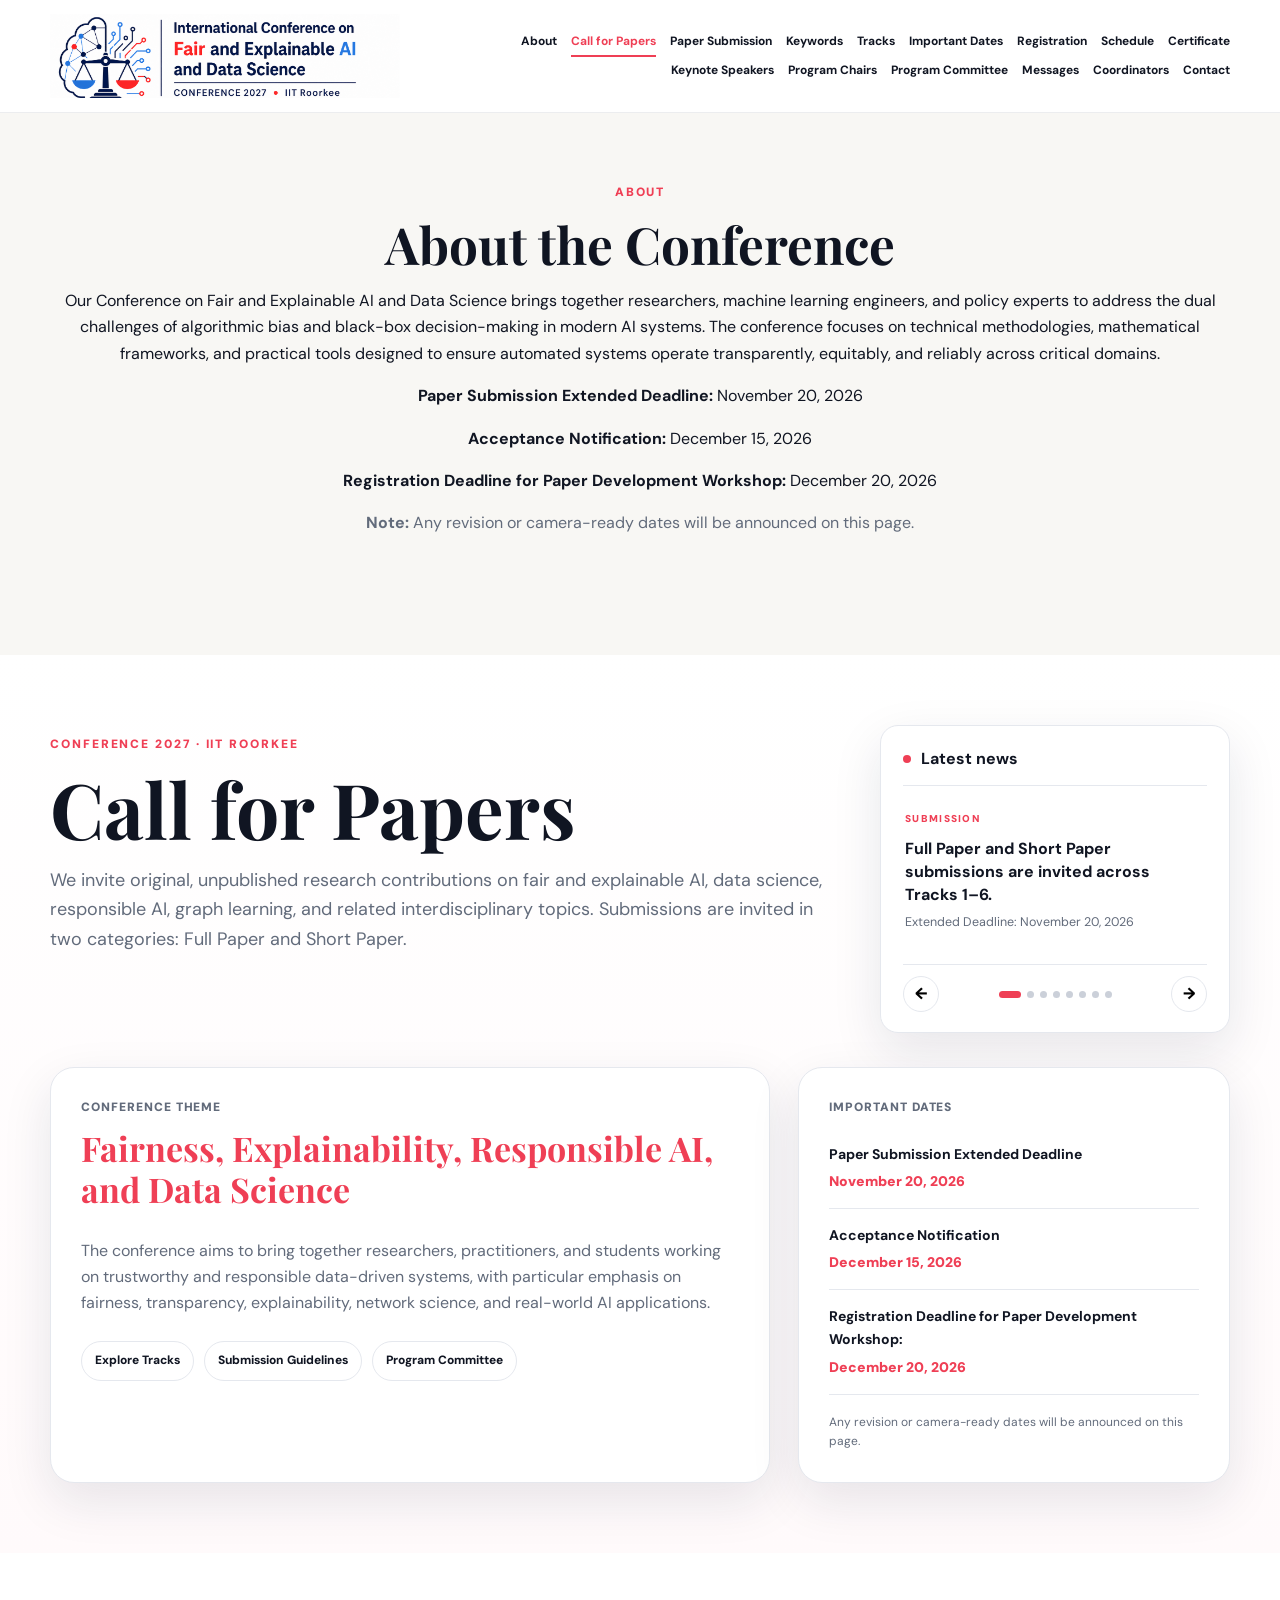
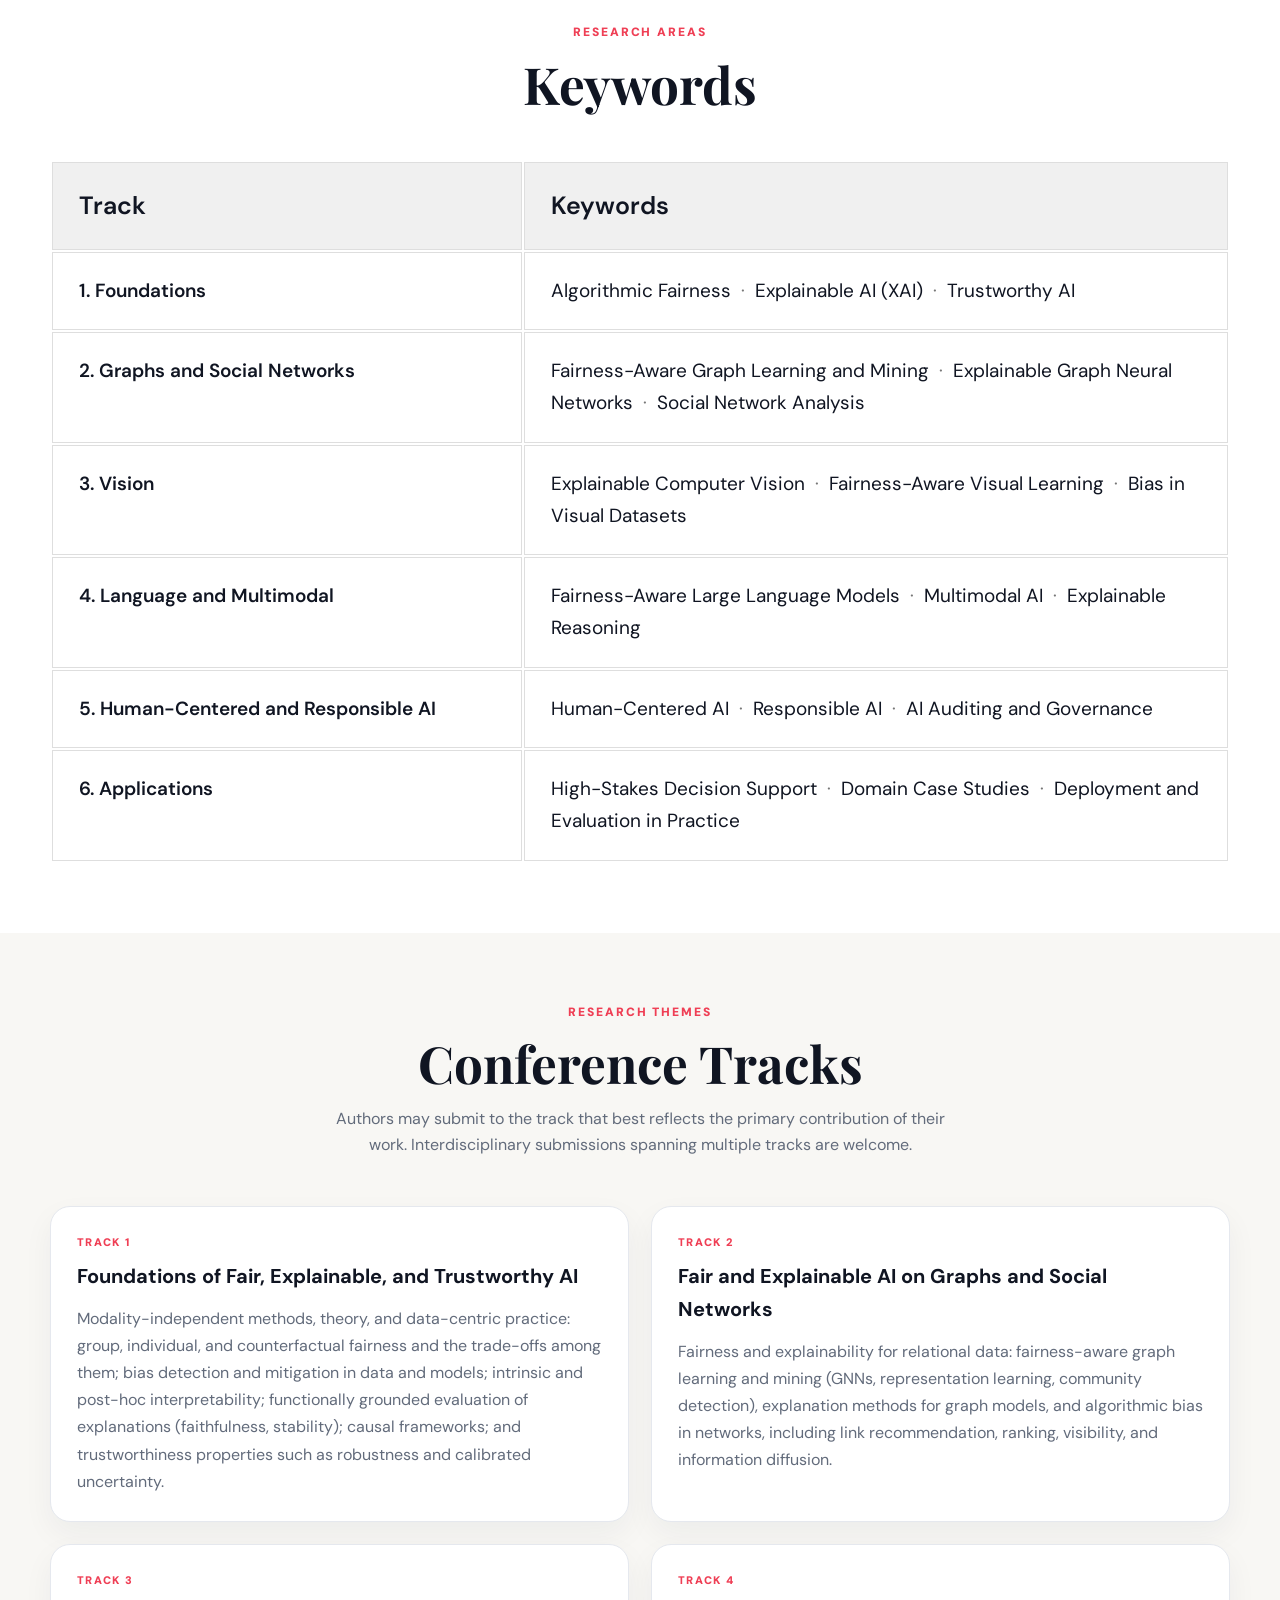
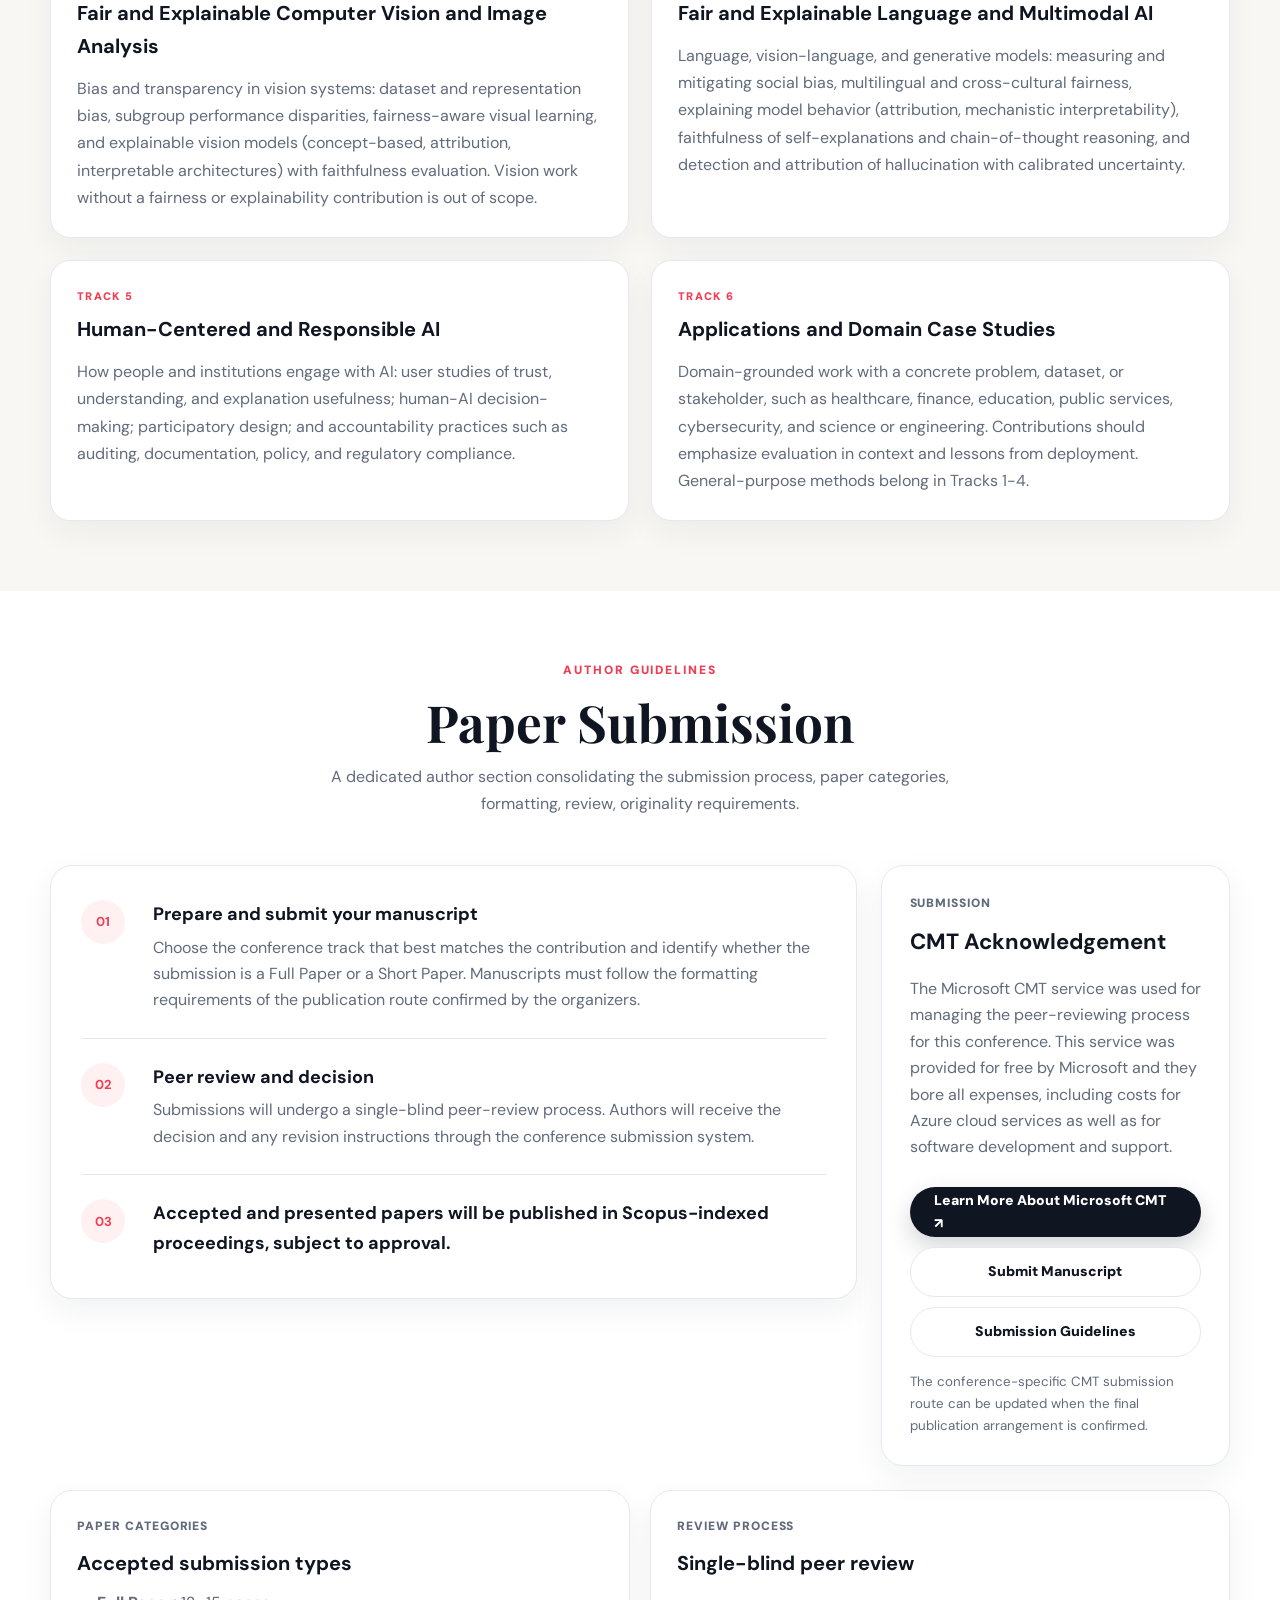
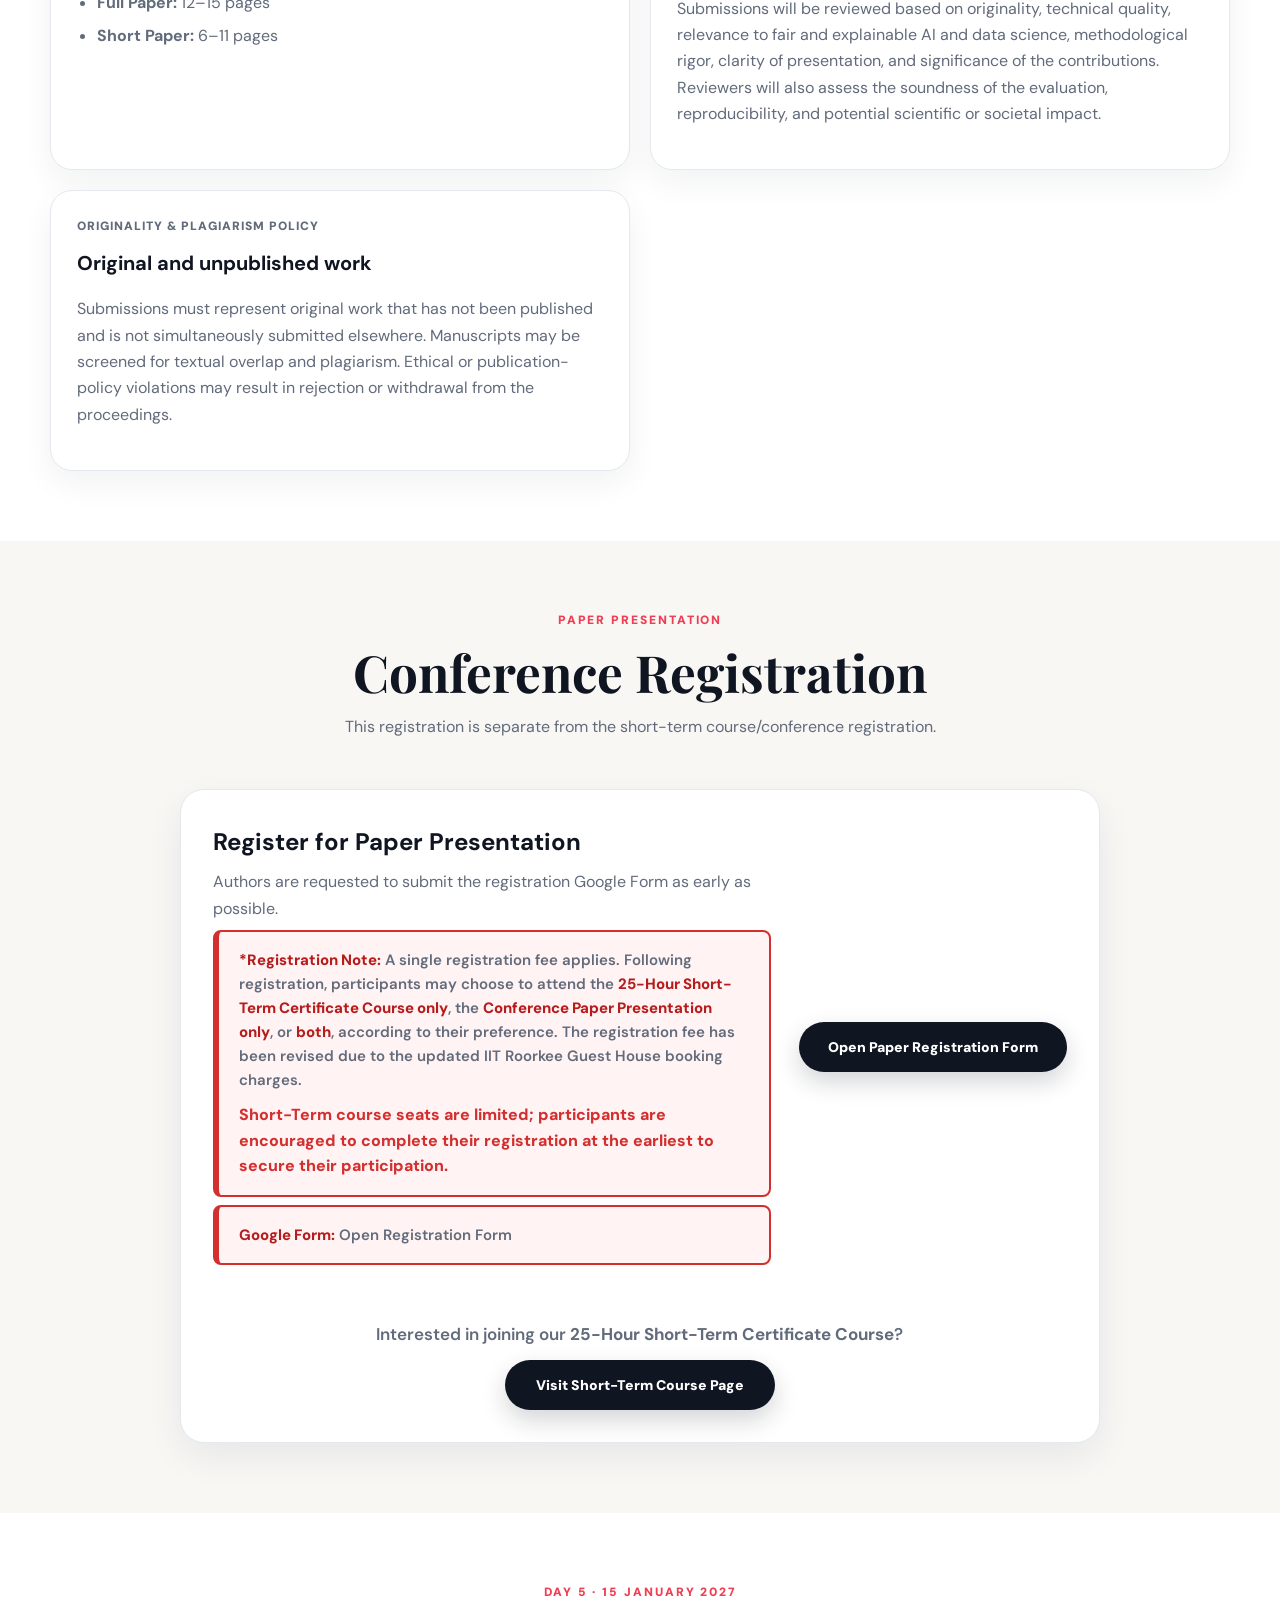
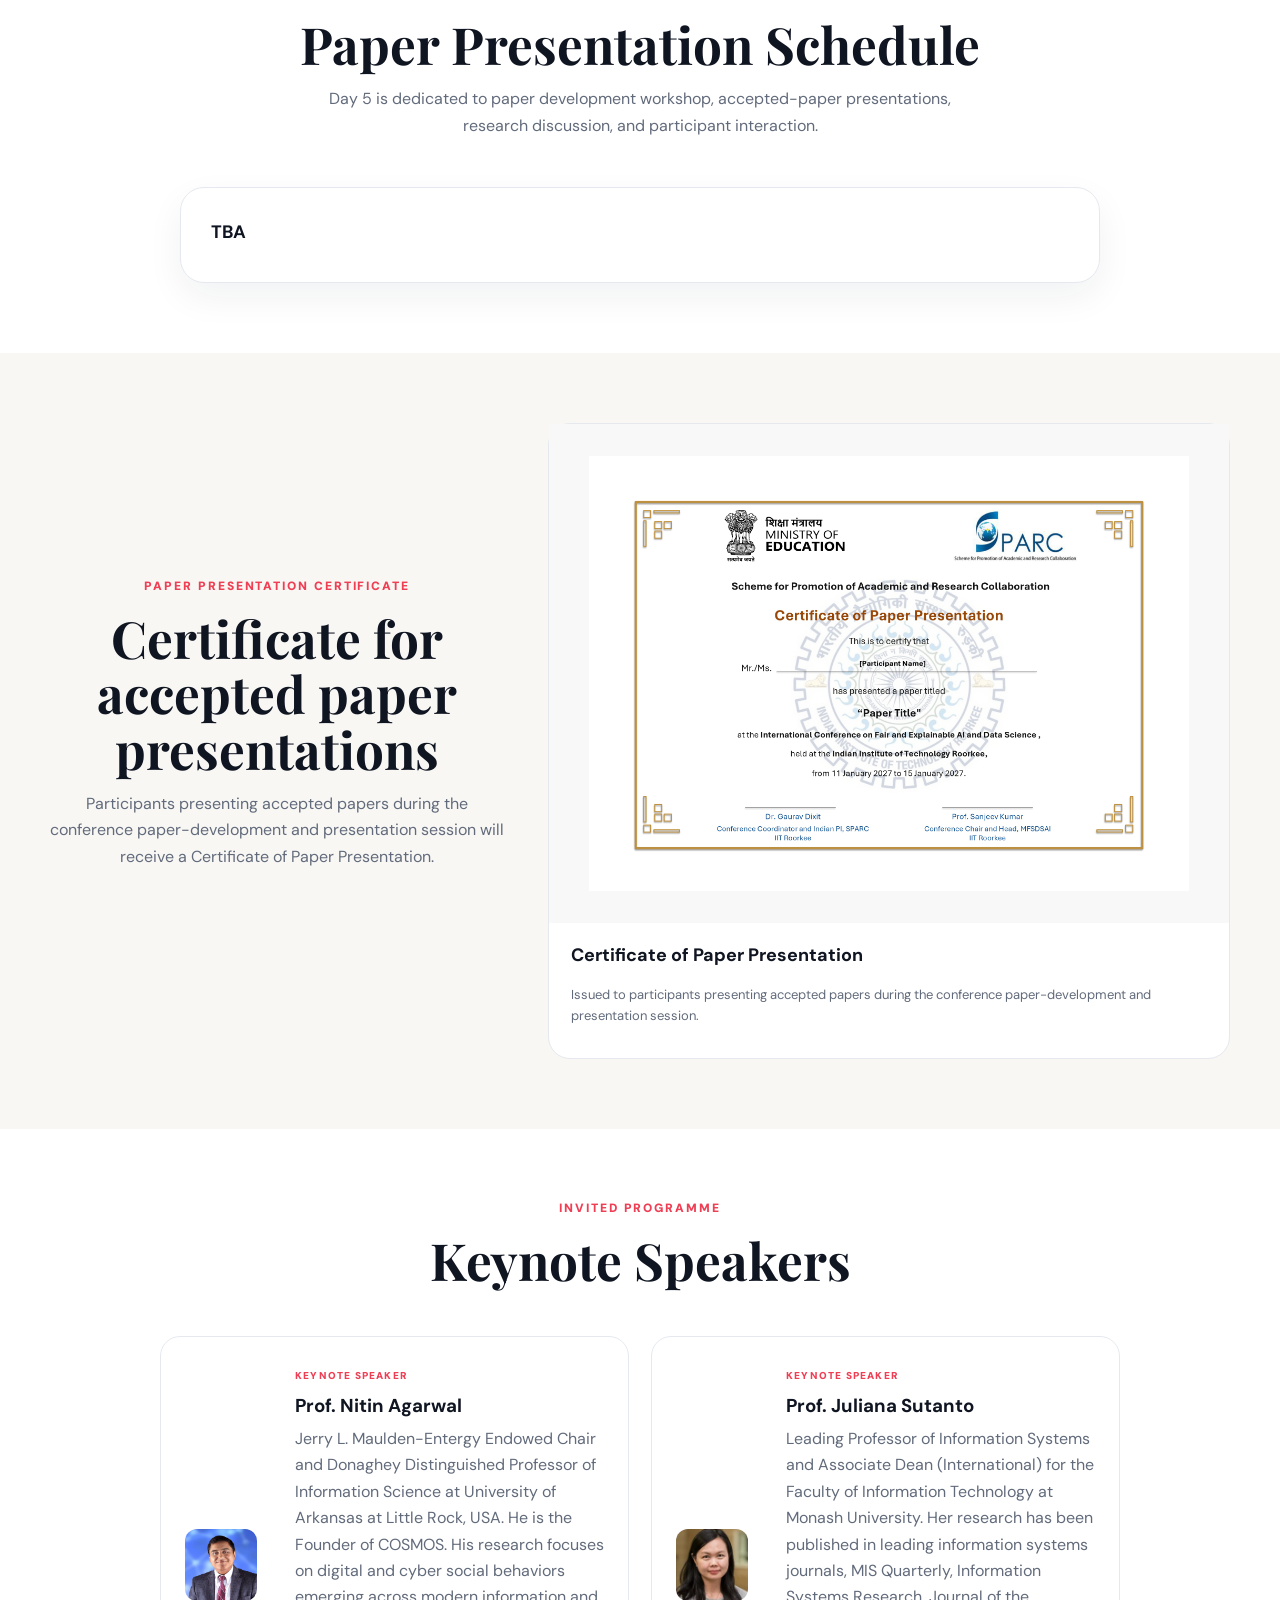
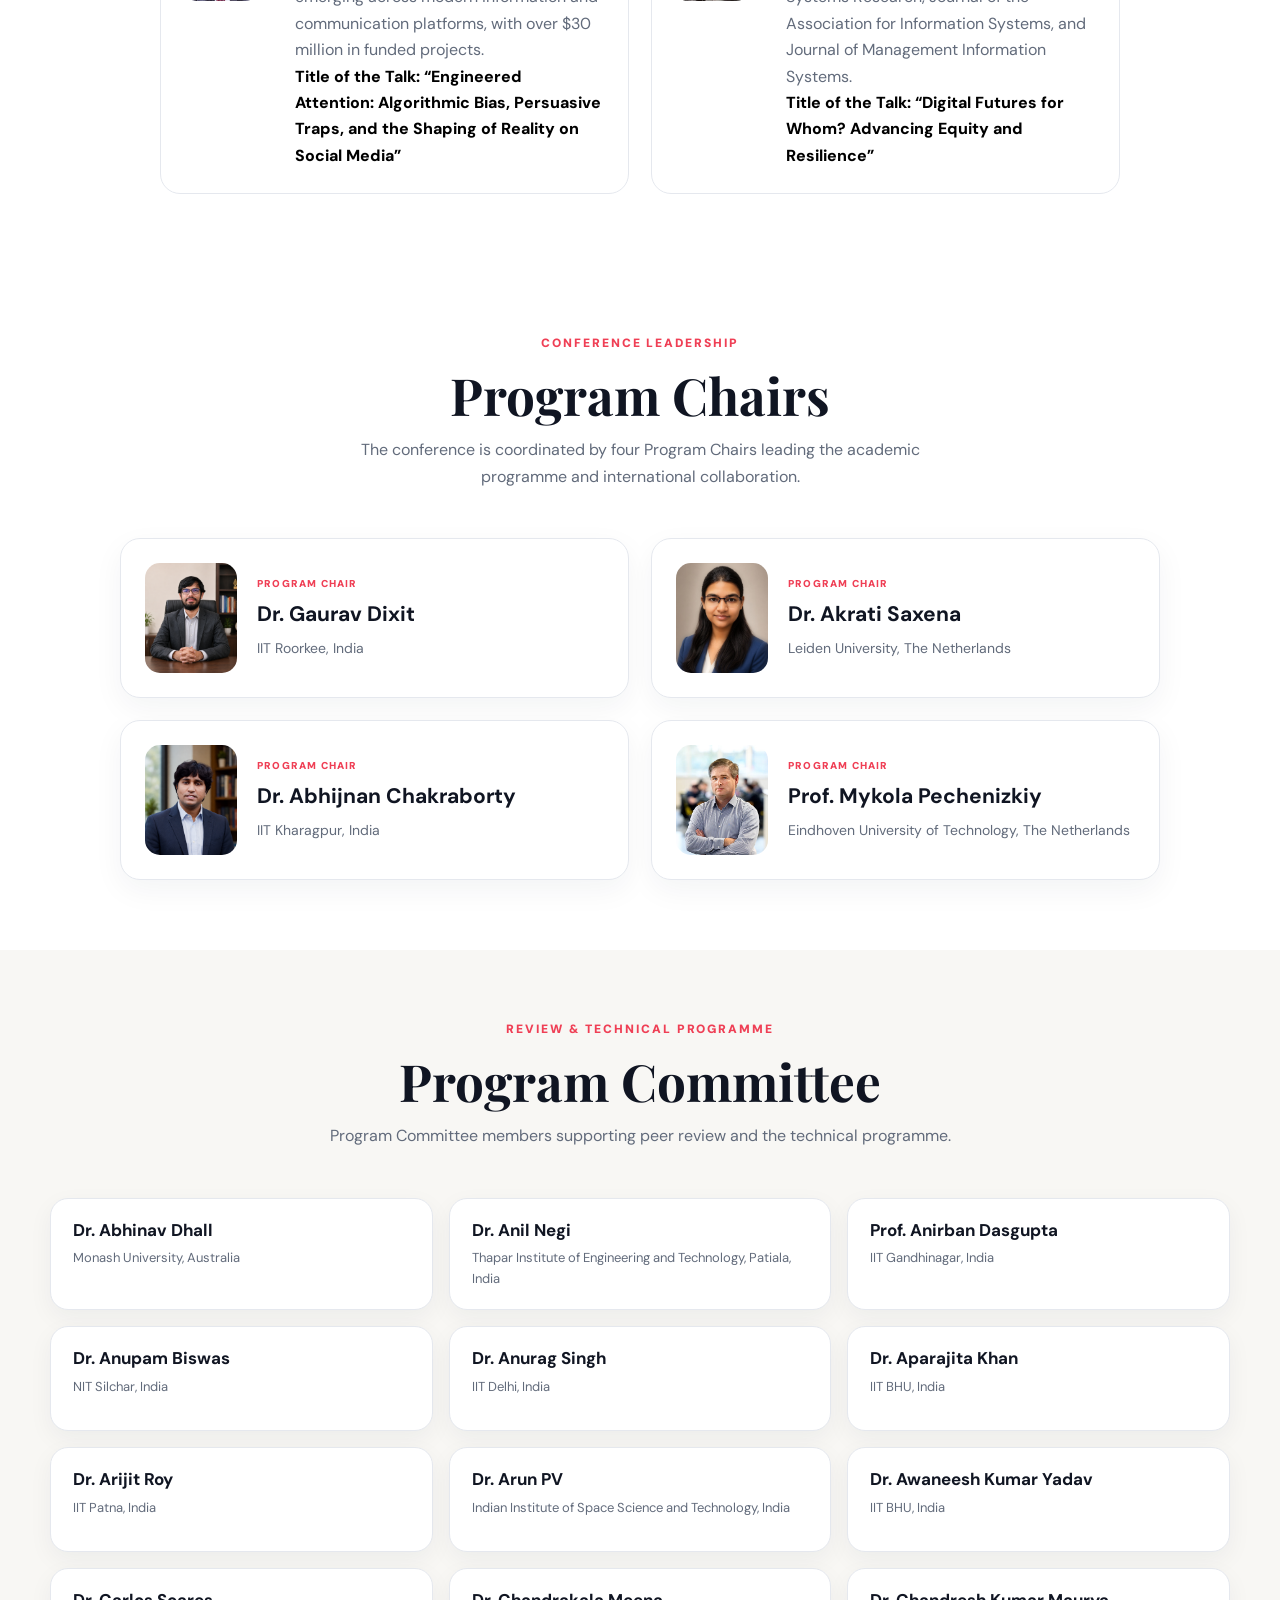
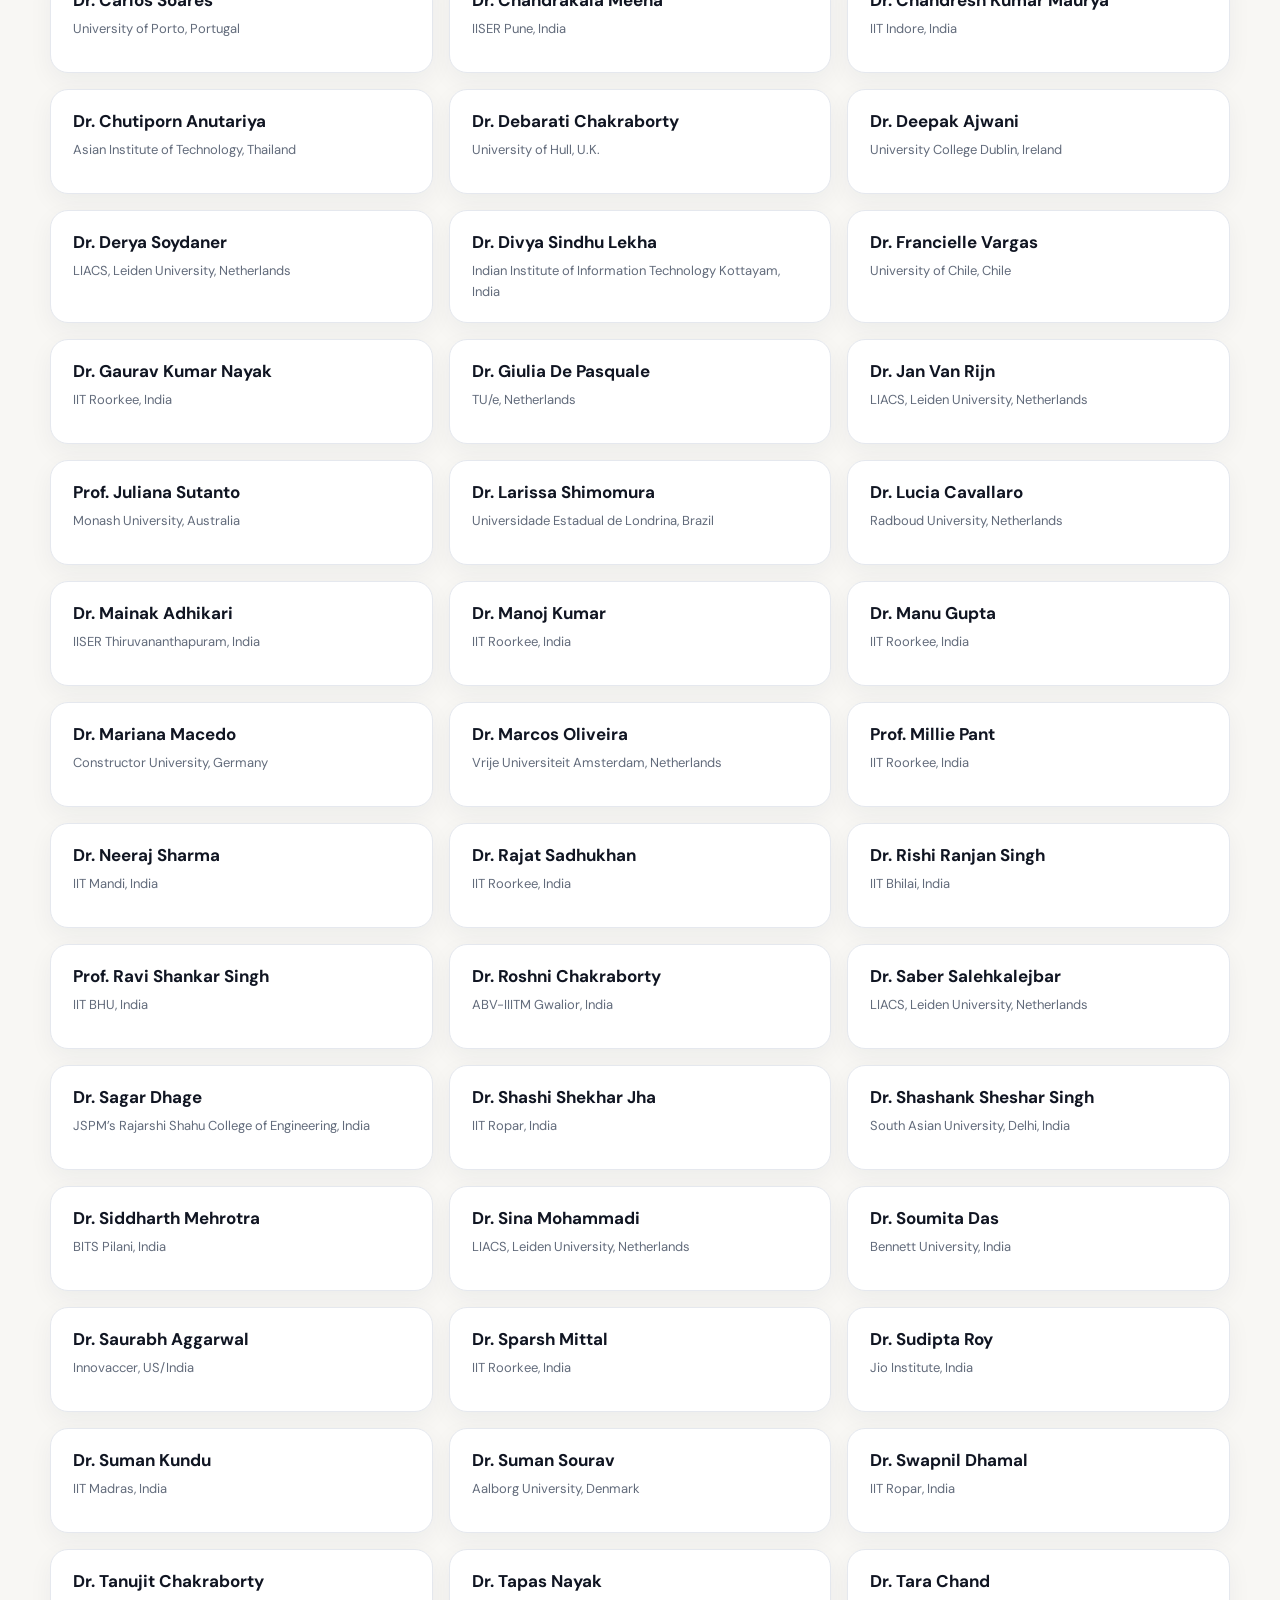
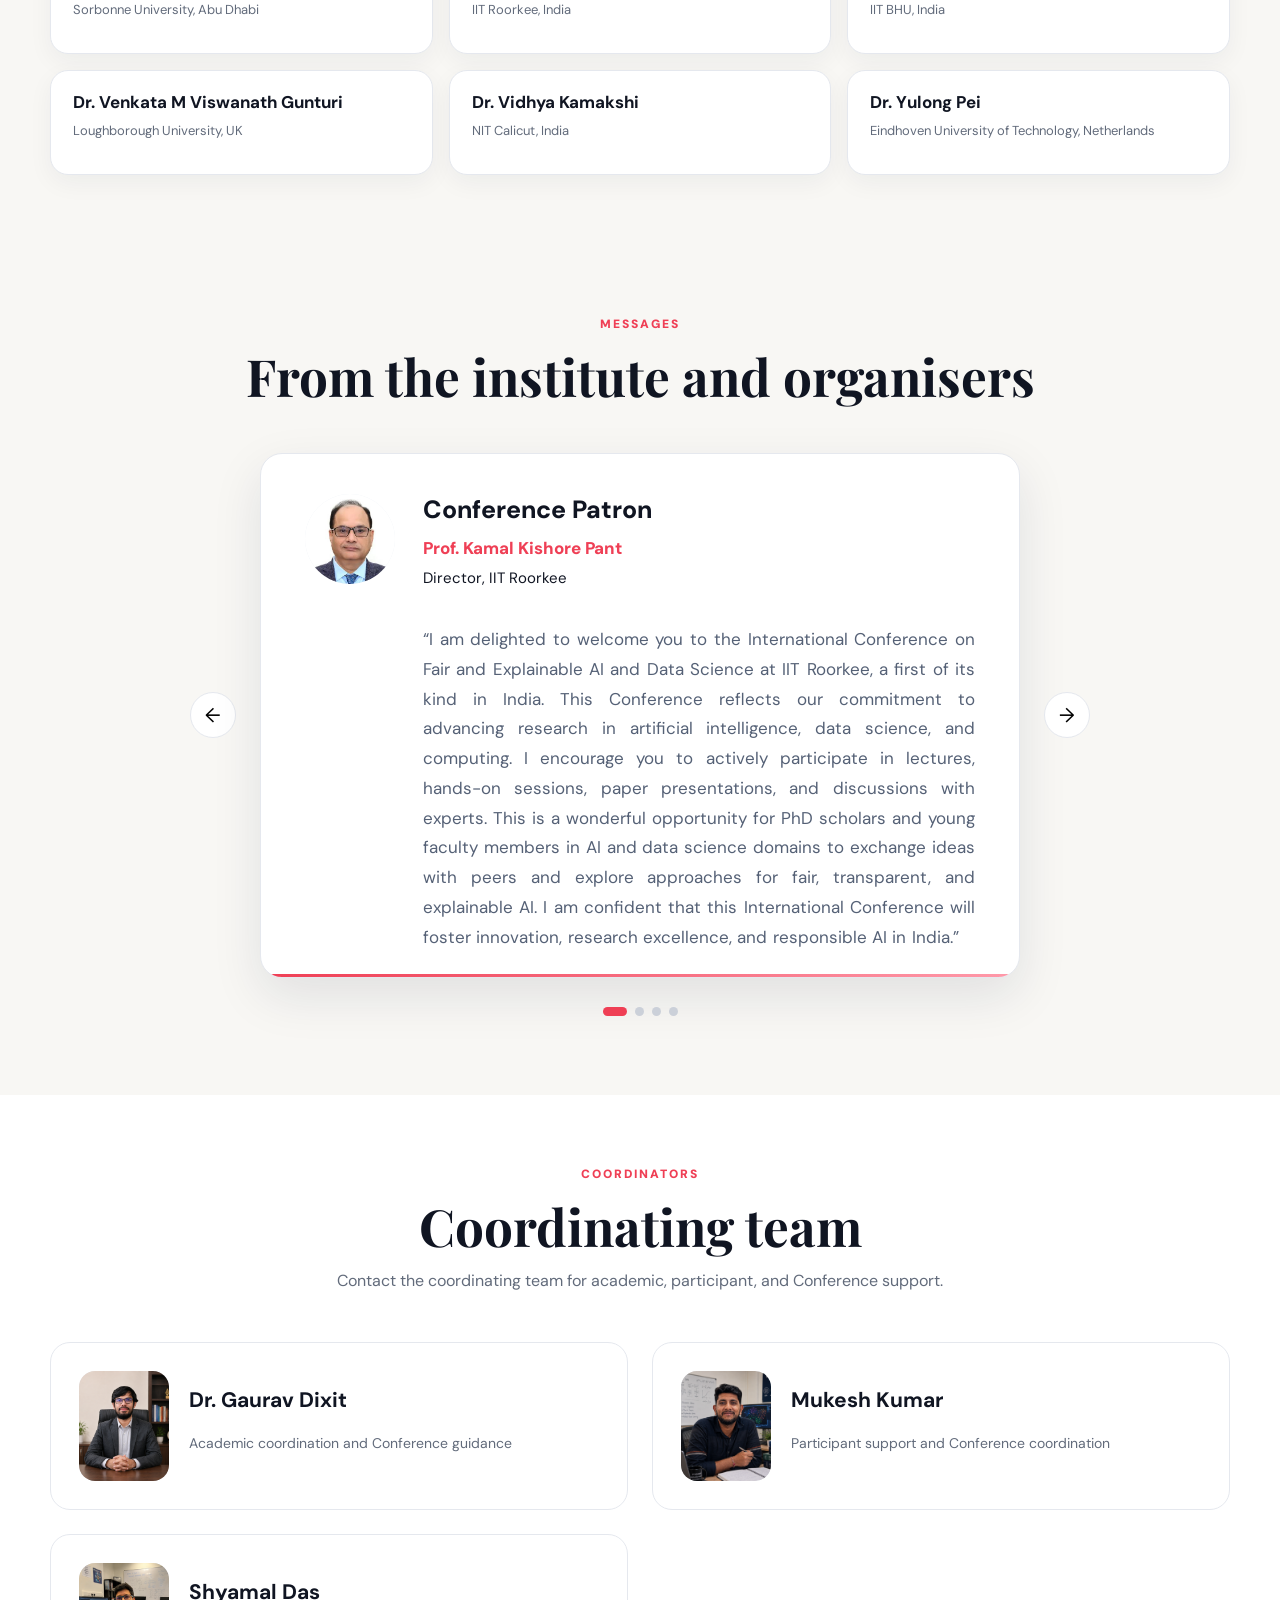
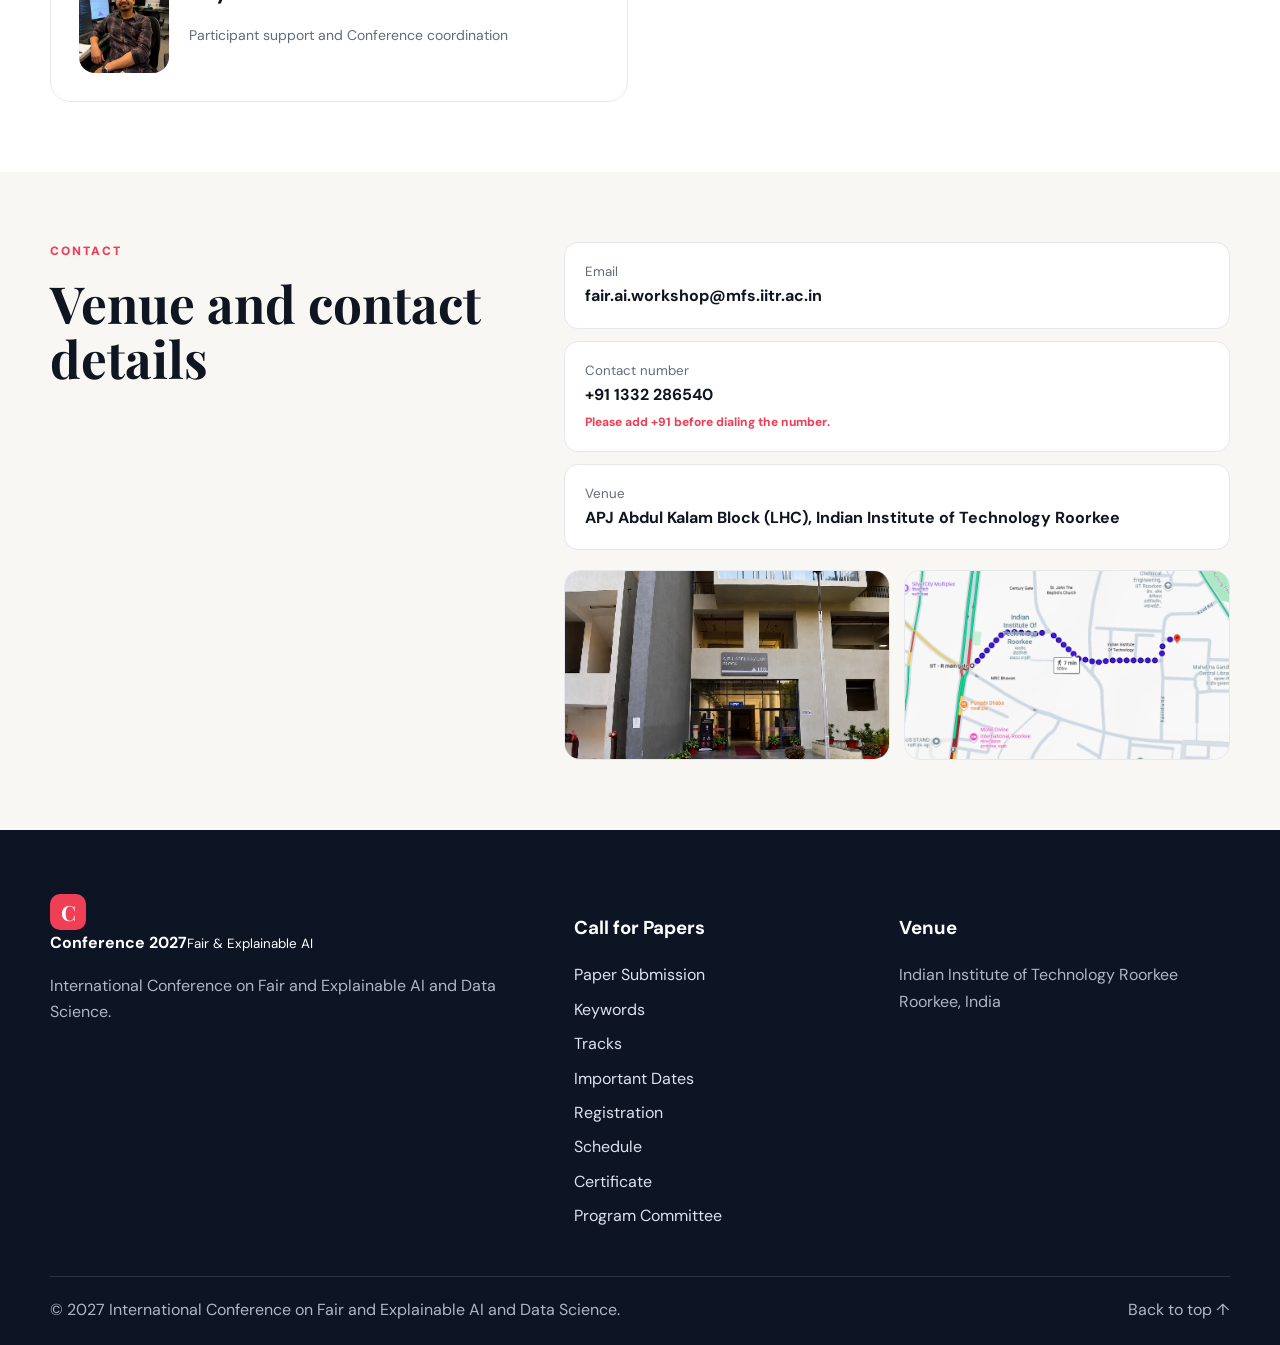
==== about.html @ 5b0dedbf "Update about.html" ====
<!doctype html>
<html lang="en">
<head>
  <meta charset="utf-8" />
  <meta name="viewport" content="width=device-width, initial-scale=1" />
  <meta name="description" content="Call for Papers and Paper Submission - International Conference on Fair and Explainable AI and Data Science at IIT Roorkee." />
  <title>Call for Papers | International Conference 2027</title>
  <link rel="icon" type="image/png" href="assets/logos/call-for-papers-title-logo-favicon.png" />
  <link rel="preconnect" href="https://fonts.googleapis.com">
  <link rel="preconnect" href="https://fonts.gstatic.com" crossorigin>
  <link href="https://fonts.googleapis.com/css2?family=DM+Sans:wght@400;500;600;700;800&family=Playfair+Display:wght@700&display=swap" rel="stylesheet">
  <link rel="stylesheet" href="styles.css" />
</head>
<body>
  <a class="skip-link" href="#main">Skip to content</a>

  <header class="site-header cfp-header" id="top">
    <div class="container nav-wrap cfp-nav-wrap">
      <a class="brand image-brand conference-brand" href="index.html#home" aria-label="Conference home">
        <span class="conference-logo-crop">
          <img src="assets/logos/call-for-papers-title-logo.png"
               alt="International Conference on Fair and Explainable AI and Data Science"
               class="conference-title-logo">
        </span>
      </a>

      <button class="nav-toggle" aria-expanded="false" aria-controls="main-nav" aria-label="Open navigation">☰</button>

      <nav id="main-nav" class="main-nav cfp-main-nav" aria-label="Call for Papers navigation">
        <a href="#about">About</a>
        <a href="#call-for-papers" class="active-page">Call for Papers</a>
        <a href="#paper-submission">Paper Submission</a>
        <a href="#keywords">Keywords</a>
        <a href="#tracks">Tracks</a>
        <a href="#important-dates">Important Dates</a>
        <a href="#paper-registration">Registration</a>
        <a href="#paper-schedule">Schedule</a>
        <a href="#paper-certificate">Certificate</a>
        <a href="#keynotes">Keynote Speakers</a>
        <a href="#program-chairs">Program Chairs</a>
        <a href="#program-committee">Program Committee</a>
        <a href="#messages">Messages</a>
        <a href="#coordinators">Coordinators</a>
        <a href="#contact">Contact</a>
      </nav>
    </div>
  </header>

  <main id="main" class="cfp-page-main">

    <section class="section section-soft" id="about">
      <div class="container">
        <div class="section-heading centered">
          <p class="eyebrow">About</p>
          <h2>About the Conference</h2>
          <p>Our Conference on Fair and Explainable AI and Data Science brings together researchers, machine learning engineers, and policy experts to address the dual challenges of algorithmic bias and black-box decision-making in modern AI systems. The conference focuses on technical methodologies, mathematical frameworks, and practical tools designed to ensure automated systems operate transparently, equitably, and reliably across critical domains.</p>
          <p><strong>Paper Submission Extended Deadline:</strong> November 20, 2026</p>
           <p><strong>Acceptance Notification:</strong> December 15, 2026</p>
           <p><strong>Registration Deadline for Paper Development Workshop:</strong> December 20, 2026</p>
          <p><strong>Note:</strong> Any revision or camera-ready dates will be announced on this page.</p>
        </div>
      </div>
    </section>

    <section class="section cfp-page-hero" id="call-for-papers">
      <div class="container">
        <div class="cfp-hero-top-grid">
          <div class="cfp-page-heading">
            <p class="eyebrow">CONFERENCE 2027 · IIT ROORKEE</p>
            <h1>Call for Papers</h1>
            <p class="cfp-page-lead">
              We invite original, unpublished research contributions on fair and explainable AI,
              data science, responsible AI, graph learning, and related interdisciplinary topics.
              Submissions are invited in two categories: Full Paper and Short Paper.
            </p>
          </div>

          <aside class="cfp-latest-news-card cfp-latest-news-compact"
                 id="cfp-latest-news"
                 aria-label="Call for Papers latest news">
            <div class="cfp-news-heading"><span class="dot"></span><h2>Latest news</h2></div>
            <div class="cfp-news-stage" aria-live="polite">
              <article class="cfp-news-item active">
                <span class="cfp-news-kicker">SUBMISSION</span>
                <h3>Full Paper and Short Paper submissions are invited across Tracks 1–6.</h3>
                <p>Extended Deadline: November 20, 2026</p>
              </article>
              <article class="cfp-news-item">
                <span class="cfp-news-kicker">REVIEW</span>
                <h3>Single-blind peer review for all submitted papers.</h3>
                <p>Acceptance notification: December 15, 2026</p>
              </article>
              <article class="cfp-news-item">
                <span class="cfp-news-kicker">SEATS</span>
                <h3>Short-Term Course seats are limited; participants are encouraged to complete their registration at the earliest to secure their participation.</h3>
              </article>
              <article class="cfp-news-item">
                <span class="cfp-news-kicker">PARTICIPATION</span>
                <h3>Join the 25-Hour Short-Term Course, the Paper Development Workshop, or both.</h3>
                <p>Paper-presentation registration will be maintained separately.</p>
              </article>
              <article class="cfp-news-item">
                <span class="cfp-news-kicker">CERTIFICATE</span>
                <h3>Accepted paper presenters will receive a Certificate of Paper Presentation.</h3>
                <p>See the Certificate section for details.</p>
              </article>
              <article class="cfp-news-item">
              <span class="cfp-news-kicker">KEYNOTE</span>
              <h3> Prof. Nitin Agarwal will deliver a keynote talk titled: “Engineered Attention: Algorithmic Bias, Persuasive Traps, and the Shaping of Reality on Social Media”</h3>
              </article>
              </article>
              <article class="cfp-news-item">
              <span class="cfp-news-kicker">KEYNOTE</span>
              <h3> Prof. Juliana Sutanto will deliver a keynote talk titled: “Digital Futures for Whom? Advancing Equity and Resilience”</h3>
              </article>
              </article>
              <article class="cfp-news-item">
              <span class="cfp-news-kicker">KEYNOTE</span>
              <h3> Prof. Sunil Mithas, Professor at the Muma College of Business, University of South Florida, USA, joins FXAIDS 2027 as a Virtual Keynote Speaker.</h3>
              </article>
            </div>
            <div class="cfp-news-controls">
              <button type="button" id="cfp-news-prev" aria-label="Previous update">←</button>
              <div id="cfp-news-dots" class="cfp-news-dots" aria-label="Latest news slides"></div>
              <button type="button" id="cfp-news-next" aria-label="Next update">→</button>
            </div>
          </aside>
        </div>

        <div class="cfp-page-grid cfp-intro-grid">
          <article class="cfp-info-card">
            <p class="mini-label">Conference Theme</p>
            <h2>Fairness, Explainability, Responsible AI, and Data Science</h2>
            <p class="cfp-card-copy">
              The conference aims to bring together researchers, practitioners, and students
              working on trustworthy and responsible data-driven systems, with particular emphasis
              on fairness, transparency, explainability, network science, and real-world AI applications.
            </p>
            <div class="cfp-quick-links">
              <a href="#tracks">Explore Tracks</a>
              <a href="#paper-submission">Submission Guidelines</a>
              <a href="#program-committee">Program Committee</a>
            </div>
          </article>

          <aside class="cfp-date-card" id="important-dates">
            <p class="mini-label">Important Dates</p>
            <div class="cfp-date-row"><strong>Paper Submission Extended Deadline</strong><span>November 20, 2026</span></div>
            <div class="cfp-date-row"><strong>Acceptance Notification</strong><span>December 15, 2026</span></div>
            <div class="cfp-date-row"><strong>Registration Deadline for Paper Development Workshop:</strong><span>December 20, 2026</span></div>
            <p class="cfp-date-note">Any revision or camera-ready dates will be announced on this page.</p>
          </aside>
        </div>
      </div>
    </section>

    <section class="section" id="keywords">
      <div class="container">
        <div class="section-heading centered">
          <p class="eyebrow">Research Areas</p>
          <h2>Keywords</h2>
        </div>
       <table class="keyword-table">
  <thead>
    <tr>
      <th>Track</th>
      <th>Keywords</th>
    </tr>
  </thead>
  <tbody>
    <tr>
      <td>1. Foundations</td>
      <td>
        Algorithmic Fairness <span class="keyword-separator">·</span>
        Explainable AI (XAI) <span class="keyword-separator">·</span>
        Trustworthy AI
      </td>
    </tr>
    <tr>
      <td>2. Graphs and Social Networks</td>
      <td>
        Fairness-Aware Graph Learning and Mining
        <span class="keyword-separator">·</span>
        Explainable Graph Neural Networks
        <span class="keyword-separator">·</span>
        Social Network Analysis
      </td>
    </tr>
    <tr>
      <td>3. Vision</td>
      <td>
        Explainable Computer Vision <span class="keyword-separator">·</span>
        Fairness-Aware Visual Learning <span class="keyword-separator">·</span>
        Bias in Visual Datasets
      </td>
    </tr>
    <tr>
      <td>4. Language and Multimodal</td>
      <td>
        Fairness-Aware Large Language Models <span class="keyword-separator">·</span>
        Multimodal AI <span class="keyword-separator">·</span>
        Explainable Reasoning
      </td>
    </tr>
    <tr>
      <td>5. Human-Centered and Responsible AI</td>
      <td>
        Human-Centered AI <span class="keyword-separator">·</span>
        Responsible AI <span class="keyword-separator">·</span>
        AI Auditing and Governance
      </td>
    </tr>
    <tr>
      <td>6. Applications</td>
      <td>
        High-Stakes Decision Support <span class="keyword-separator">·</span>
        Domain Case Studies <span class="keyword-separator">·</span>
        Deployment and Evaluation in Practice
      </td>
    </tr>
  </tbody>
</table>
      </div>
    </section>

    <section class="section section-soft" id="tracks">
      <div class="container">
        <div class="section-heading centered">
          <p class="eyebrow">Research Themes</p>
          <h2>Conference Tracks</h2>
          <p>
            Authors may submit to the track that best reflects the primary contribution
            of their work. Interdisciplinary submissions spanning multiple tracks are welcome.
          </p>
        </div>

        <div class="track-grid">
          <article class="track-card">
            <span>Track 1</span>
            <h3>Foundations of Fair, Explainable, and Trustworthy AI</h3>
            <p>
              Modality-independent methods, theory, and data-centric practice: group, individual, and counterfactual fairness and the trade-offs among them; bias detection and mitigation in data and models; intrinsic and post-hoc interpretability; functionally grounded evaluation of explanations (faithfulness, stability); causal frameworks; and trustworthiness properties such as robustness and calibrated uncertainty.
            </p>
          </article>

          <article class="track-card">
            <span>Track 2</span>
            <h3>Fair and Explainable AI on Graphs and Social Networks</h3>
            <p>
             Fairness and explainability for relational data: fairness-aware graph learning and mining (GNNs, representation learning, community detection), explanation methods for graph models, and algorithmic bias in networks, including link recommendation, ranking, visibility, and information diffusion.
            </p>
          </article>

          <article class="track-card">
            <span>Track 3</span>
            <h3>Fair and Explainable Computer Vision and Image Analysis</h3>
            <p>
             Bias and transparency in vision systems: dataset and representation bias, subgroup performance disparities, fairness-aware visual learning, and explainable vision models (concept-based, attribution, interpretable architectures) with faithfulness evaluation. Vision work without a fairness or explainability contribution is out of scope.
            </p>
          </article>

          <article class="track-card">
            <span>Track 4</span>
            <h3>Fair and Explainable Language and Multimodal AI</h3>
            <p>
             Language, vision-language, and generative models: measuring and mitigating social bias, multilingual and cross-cultural fairness, explaining model behavior (attribution, mechanistic interpretability), faithfulness of self-explanations and chain-of-thought reasoning, and detection and attribution of hallucination with calibrated uncertainty.
 
            </p>
          </article>

          <article class="track-card">
            <span>Track 5</span>
            <h3>Human-Centered and Responsible AI</h3>
            <p>
              How people and institutions engage with AI: user studies of trust, understanding, and explanation usefulness; human-AI decision-making; participatory design; and accountability practices such as auditing, documentation, policy, and regulatory compliance.
            </p>
          </article>

          <article class="track-card">
            <span>Track 6</span>
            <h3>Applications and Domain Case Studies</h3>
            <p>
              Domain-grounded work with a concrete problem, dataset, or stakeholder, such as healthcare, finance, education, public services, cybersecurity, and science or engineering. Contributions should emphasize evaluation in context and lessons from deployment. General-purpose methods belong in Tracks 1-4.
            </p>
          </article>
        </div>
      </div>
    </section>

    <section class="section" id="paper-submission">
      <div class="container">
        <div class="section-heading centered">
          <p class="eyebrow">Author Guidelines</p>
          <h2>Paper Submission</h2>
          <p>
            A dedicated author section consolidating the submission process, paper categories,
            formatting, review, originality requirements.
          </p>
        </div>

        <div class="submission-layout">
          <article class="submission-main-card">
            <!-- PUBLICATION OPTION DISABLED UNTIL PUBLISHER APPROVAL
<div class="submission-step">
              <b>01</b>
              <div>
                <h3>Springer Proceedings</h3>
                <p>Springer proceedings publication has been requested and is subject to approval. Authors should prepare manuscripts using the official Springer Computer Science Proceedings instructions and templates. LaTeX and Microsoft Word templates are available from Springer Nature.</p>
                <p style="margin-top:10px;">
                  <a href="https://link.springer.com/series/558/information-for-authors-and-editors"
                     target="_blank" rel="noopener"
                     style="color:var(--red);font-weight:800;">Springer Guidelines for Authors ↗</a>
                </p>
              </div>
            </div>
            -->
            <!-- PUBLICATION OPTION DISABLED UNTIL PUBLISHER APPROVAL
<div class="submission-step">
              <b>02</b>
              <div>
                <h3>IEEE Xplore Publication</h3>
                <p>IEEE Xplore publication has also been requested and is subject to approval. If approved, peer-reviewed and selected papers will be considered for publication in the conference proceedings, subject to IEEE quality, formatting, and compliance requirements.</p>
                <p style="margin-top:8px;">The final publication venue will be enabled and announced after confirmation from the respective publisher.</p>
              </div>
            </div>
            -->

            <div class="submission-step">
              <b>01</b>
              <div>
                <h3>Prepare and submit your manuscript</h3>
                <p>Choose the conference track that best matches the contribution and identify whether the submission is a Full Paper or a Short Paper. Manuscripts must follow the formatting requirements of the publication route confirmed by the organizers.</p>
              </div>
            </div>

            <div class="submission-step">
              <b>02</b>
              <div>
                <h3>Peer review and decision</h3>
                <p>Submissions will undergo a single-blind peer-review process. Authors will receive the decision and any revision instructions through the conference submission system.</p>
              </div>
            </div>
            <div class="submission-step">
              <b>03</b>
              <div>
                <h3>Accepted and presented papers will be published in Scopus-indexed proceedings, subject to approval.</h3>
                
              </div>
            </div>
            
          </article>
          <aside class="author-links-card">
            <p class="mini-label">Submission</p>
            <h3>CMT Acknowledgement</h3>
            <p>The Microsoft CMT service was used for managing the peer-reviewing process for this conference. This service was provided for free by Microsoft and they bore all expenses, including costs for Azure cloud services as well as for software development and support.</p>

            <a class="btn btn-primary author-resource-btn"
               href="https://cmt3.research.microsoft.com/User/Login?ReturnUrl=%2F"
               target="_blank" rel="noopener">Learn More About Microsoft CMT ↗</a>

            <!-- CMT manuscript submission link will be enabled only after the official conference CMT portal is approved. -->
            <!-- CMT Manuscript Submission Link -->
<a
    href="https://cmt3.research.microsoft.com/FXAIDS2027"
    class="btn btn-secondary author-resource-btn"
    target="_blank"
    rel="noopener noreferrer">

    Submit Manuscript

</a>

            <a class="btn btn-secondary author-resource-btn"
               href="#paper-categories">Submission Guidelines</a>

            <small>The conference-specific CMT submission route can be updated when the final publication arrangement is confirmed.</small>
          </aside>
        </div>

        <div class="submission-detail-grid">
          <article class="submission-detail-card" id="paper-categories">
            <p class="mini-label">Paper Categories</p>
            <h3>Accepted submission types</h3>
            <ul>
              <li><strong>Full Paper:</strong> 12–15 pages </li>
              <li><strong>Short Paper:</strong> 6–11 pages</li>
            </ul>
          </article>

          <!-- SPRINGER-SPECIFIC FORMAT DISABLED UNTIL PUBLICATION APPROVAL
<article class="submission-detail-card">
            <p class="mini-label">Formatting &amp; Page Limits</p>
            <h3>Springer Proceedings Format</h3>
            <ul>
              <li>Use the official Springer proceedings LaTeX or Microsoft Word template.</li>
              <li><strong>Full Papers:</strong> 12–15 pages (or more).</li>
              <li><strong>Short Papers:</strong> 6–11 pages.</li>
              <li>Figures, tables, references, and headings should follow the Springer template.</li>
              <li>Papers should contain significant scientific content.</li>
              <li>Final accepted papers may require editable source files and a signed License-to-Publish form.</li>
            </ul>
          </article>
          -->

          <article class="submission-detail-card">
            <p class="mini-label">Review Process</p>
            <h3>Single-blind peer review</h3>
            <p>
              Submissions will be reviewed based on originality, technical quality, relevance to
              fair and explainable AI and data science, methodological rigor, clarity of presentation,
              and significance of the contributions. Reviewers will also assess the soundness of the
              evaluation, reproducibility, and potential scientific or societal impact.
            </p>
          </article>

          <article class="submission-detail-card">
            <p class="mini-label">Originality &amp; Plagiarism Policy</p>
            <h3>Original and unpublished work</h3>
            <p>
              Submissions must represent original work that has not been published and is not
              simultaneously submitted elsewhere. Manuscripts may be screened for textual overlap
              and plagiarism. Ethical or publication-policy violations may result in rejection or
              withdrawal from the proceedings.
            </p>
          </article>
        </div>
      </div>
    </section>

    <section class="section section-soft" id="paper-registration">
      <div class="container">
        <div class="section-heading centered">
          <p class="eyebrow">Paper Presentation</p>
          <h2>Conference Registration</h2>
          <p>This registration is separate from the short-term course/conference registration.</p>
        </div>

        <div class="paper-registration-card">
          <div>
            <h3>Register for Paper Presentation</h3>
            <p>Authors are requested to submit the registration Google Form as early as possible.</p>

            <p class="registration-note">
              <strong>*Registration Note:</strong>
              A single registration fee applies. Following registration, participants may choose to attend the
              <strong>25-Hour Short-Term Certificate Course only</strong>,
              the <strong>Conference Paper Presentation only</strong>, or <strong>both</strong>,
              according to their preference. The registration fee has been revised due to the updated IIT Roorkee Guest House booking charges.
              <span class="limited-seats">
                Short-Term course seats are limited; participants are encouraged to complete
                their registration at the earliest to secure their participation.
              </span>
            </p>

            <p class="registration-note">
              <strong>Google Form:</strong>
              <a href="https://forms.gle/DCHC2Ym4eAs2hB4K9"
                 target="_blank" rel="noopener noreferrer">
                Open Registration Form
              </a>
            </p>
          </div>

          <a class="btn btn-primary paper-register-btn"
             href="https://forms.gle/DCHC2Ym4eAs2hB4K9"
             target="_blank"
             rel="noopener noreferrer">
            Open Paper Registration Form
          </a>

          <!-- UPDATED: short-term course link styled like the paper registration button -->
          <div style="grid-column:1/-1;margin:20px 0 0;text-align:center;">
            <p style="margin:0 0 12px;font-size:17px;line-height:1.6;color:var(--muted);font-weight:600;">
              Interested in joining our <strong>25-Hour Short-Term Certificate Course</strong>?
            </p>
            <a href="index.html#short-term-course"
               class="btn btn-primary paper-register-btn"
               style="display:inline-flex;align-items:center;justify-content:center;min-width:270px;">
              Visit Short-Term Course Page
            </a>
          </div>
        </div>
      </div>
    </section>

    <section class="section" id="paper-schedule">
      <div class="container">
        <div class="section-heading centered">
          <p class="eyebrow">Day 5 · 15 January 2027</p>
          <h2>Paper Presentation Schedule</h2>
          <p>Day 5 is dedicated to paper development workshop, accepted-paper presentations, research discussion, and participant interaction.</p>
        </div>
        <div class="paper-schedule-card">
          <article>
  <div><h3>TBA</h3></div>
</article>
          <!--<article><time>09:30</time><div><h3>Paper Development Workshop</h3><p>Paper Development &amp; Discussion</p></div></article>
          <article><time>11:00</time><div><h3>Discussion and Interaction</h3><p>Paper Development &amp; Discussion</p></div></article>
          <article><time>12:00</time><div><h3>TBA</h3><p>Further programme details will be announced.</p></div></article>
          <article><time>14:30</time><div><h3>TBA</h3><p>Further programme details will be announced.</p></div></article>
          <article><time>16:00</time><div><h3>TBA</h3><p>Further programme details will be announced.</p></div></article>-->
        </div>
      </div>
    </section>

    <section class="section section-soft" id="paper-certificate">
      <div class="container paper-certificate-page">
        <div class="section-heading centered">
          <p class="eyebrow">Paper Presentation Certificate</p>
          <h2>Certificate for accepted paper presentations</h2>
          <p>Participants presenting accepted papers during the conference paper-development and presentation session will receive a Certificate of Paper Presentation.</p>
        </div>
        <article class="certificate-card paper-certificate-card cfp-certificate-card" style="overflow:visible;">
          <div style="padding:14px;background:#f8f8f8;overflow:visible;">
            <img src="assets/ppt/certificate-paper.jpg"
               alt="Certificate of Paper Presentation"
               style="display:block;width:92%;height:auto;max-height:none;object-fit:contain;object-position:center;margin:18px auto;background:#fff;">
          </div>
          <div>
            <h3>Certificate of Paper Presentation</h3>
            <p>Issued to participants presenting accepted papers during the conference paper-development and presentation session.</p>
          </div>
        </article>
      </div>
    </section>

    <section class="section" id="keynotes">
      <div class="container">
        <div class="section-heading centered">
          <p class="eyebrow">Invited Programme</p>
          <h2>Keynote Speakers</h2>
          <!--<p>Keynote speaker details will be updated here after confirmation.</p>-->
        </div>
        <div class="keynote-grid">
          <article class="keynote-card">
  <img class="keynote-photo" src="assets/ppt/Nitin_Agarwal.jpg" alt="Prof. Nitin Agarwal">
  <div>
    <span>Keynote Speaker</span>
    <h3>Prof. Nitin Agarwal</h3>
    <p>Jerry L. Maulden-Entergy Endowed Chair and Donaghey Distinguished Professor of Information Science at University of Arkansas at Little Rock, USA. He is the Founder of COSMOS. His research focuses on digital and cyber social behaviors emerging across modern information and communication platforms, with over $30 million in funded projects.</p>
 <p class="keynote-talk-title">
  <strong>
    Title of the Talk:
    “Engineered Attention: Algorithmic Bias, Persuasive Traps,
    and the Shaping of Reality on Social Media”
  </strong>
</p>
  </div>
</article>
          <article class="keynote-card">
  <img class="keynote-photo juliana-photo" src="assets/ppt/JSutanto.jpg" alt="Prof. Juliana Sutanto">
  <div>
    <span>Keynote Speaker</span>
    <h3>Prof. Juliana Sutanto</h3>
    <p>Leading Professor of Information Systems and Associate Dean (International) for the Faculty of Information Technology at Monash University. Her research has been published in leading information systems journals, MIS Quarterly, Information Systems Research, Journal of the Association for Information Systems, and Journal of Management Information Systems.</p>
   <p class="keynote-talk-title">
  <strong>
    Title of the Talk:
    “Digital Futures for Whom? Advancing Equity and Resilience”
  </strong>
</p> 
  </div>

</article>
        <!--  <article class="keynote-card"><div class="keynote-placeholder">KS</div><div><span>Keynote Speaker</span><h3>To be announced</h3><p>Speaker and affiliation will be updated after confirmation.</p></div></article>-->
        </div>
      </div>
    </section>

    <section class="section" id="program-chairs">
      <div class="container">
        <div class="section-heading centered cfp-feature-heading">
          <p class="eyebrow">Conference Leadership</p>
          <h2>Program Chairs</h2>
          <p>The conference is coordinated by four Program Chairs leading the academic programme and international collaboration.</p>
        </div>

        <div class="cfp-panel-grid">
          <article class="cfp-panel-card"><img src="assets/ppt/gaurav-dixit.jpg" alt="Dr. Gaurav Dixit"><div><span>PROGRAM CHAIR</span><h3>Dr. Gaurav Dixit</h3><p>IIT Roorkee, India</p></div></article>
          <article class="cfp-panel-card"><img src="assets/ppt/akrati-saxena.jpg" alt="Dr. Akrati Saxena"><div><span>PROGRAM CHAIR</span><h3>Dr. Akrati Saxena</h3><p>Leiden University, The Netherlands</p></div></article>
          <article class="cfp-panel-card"><img src="assets/ppt/abhijnan-chakraborty.jpg" alt="Dr. Abhijnan Chakraborty"><div><span>PROGRAM CHAIR</span><h3>Dr. Abhijnan Chakraborty</h3><p>IIT Kharagpur, India</p></div></article>
          <article class="cfp-panel-card"><img src="assets/ppt/mykola-pechenizkiy.jpg" alt="Prof. Mykola Pechenizkiy"><div><span>PROGRAM CHAIR</span><h3>Prof. Mykola Pechenizkiy</h3><p>Eindhoven University of Technology, The Netherlands</p></div></article>
        </div>
      </div>
    </section>

    <section class="section section-soft" id="program-committee">
      <div class="container">
        <div class="section-heading centered">
          <p class="eyebrow">Review &amp; Technical Programme</p>
          <h2>Program Committee</h2>
          <p>Program Committee members supporting peer review and the technical programme.</p>
        </div>

        <div class="committee-name-grid committee-name-grid-large">
  <article><h3>Dr. Abhinav Dhall</h3><p>Monash University, Australia</p></article>
  <article><h3>Dr. Anil Negi</h3><p>Thapar Institute of Engineering and Technology, Patiala, India</p></article>
  <article><h3>Prof. Anirban Dasgupta</h3><p>IIT Gandhinagar, India</p></article>
  <article><h3>Dr. Anupam Biswas</h3><p>NIT Silchar, India</p></article>
  <article><h3>Dr. Anurag Singh</h3><p>IIT Delhi, India</p></article>
  <article><h3>Dr. Aparajita Khan</h3><p>IIT BHU, India</p></article>
  <article><h3>Dr. Arijit Roy</h3><p>IIT Patna, India</p></article>
  <article><h3>Dr. Arun PV</h3><p>Indian Institute of Space Science and Technology, India</p></article>
  <article><h3>Dr. Awaneesh Kumar Yadav</h3><p>IIT BHU, India</p></article>
  <article><h3>Dr. Carlos Soares</h3><p>University of Porto, Portugal</p></article>
  <article><h3>Dr. Chandrakala Meena</h3><p>IISER Pune, India</p></article>
  <article><h3>Dr. Chandresh Kumar Maurya</h3><p>IIT Indore, India</p></article>
  <article><h3>Dr. Chutiporn Anutariya</h3><p>Asian Institute of Technology, Thailand</p></article>
  <article><h3>Dr. Debarati Chakraborty</h3><p>University of Hull, U.K.</p></article>
  <article><h3>Dr. Deepak Ajwani</h3><p>University College Dublin, Ireland</p></article>
  <article><h3>Dr. Derya Soydaner</h3><p>LIACS, Leiden University, Netherlands</p></article>
  <article><h3>Dr. Divya Sindhu Lekha</h3><p>Indian Institute of Information Technology Kottayam, India</p></article>
  <article><h3>Dr. Francielle Vargas</h3><p>University of Chile, Chile</p></article>
  <article><h3>Dr. Gaurav Kumar Nayak</h3><p>IIT Roorkee, India</p></article>
  <article><h3>Dr. Giulia De Pasquale</h3><p>TU/e, Netherlands</p></article>
  <article><h3>Dr. Jan Van Rijn</h3><p>LIACS, Leiden University, Netherlands</p></article>
  <article><h3>Prof. Juliana Sutanto</h3><p>Monash University, Australia</p></article>
  <article><h3>Dr. Larissa Shimomura</h3><p>Universidade Estadual de Londrina, Brazil</p></article>
  <article><h3>Dr. Lucia Cavallaro</h3><p>Radboud University, Netherlands</p></article>
  <article><h3>Dr. Mainak Adhikari</h3><p>IISER Thiruvananthapuram, India</p></article>
  <article><h3>Dr. Manoj Kumar</h3><p>IIT Roorkee, India</p></article>
  <article><h3>Dr. Manu Gupta</h3><p>IIT Roorkee, India</p></article>
  <article><h3>Dr. Mariana Macedo</h3><p>Constructor University, Germany</p></article>
  <article><h3>Dr. Marcos Oliveira</h3><p>Vrije Universiteit Amsterdam, Netherlands</p></article>
  <article><h3>Prof. Millie Pant</h3><p>IIT Roorkee, India</p></article>
  <article><h3>Dr. Neeraj Sharma</h3><p>IIT Mandi, India</p></article>
  <article><h3>Dr. Rajat Sadhukhan</h3><p>IIT Roorkee, India</p></article>      
  <article><h3>Dr. Rishi Ranjan Singh</h3><p>IIT Bhilai, India</p></article>
  <article><h3>Prof. Ravi Shankar Singh</h3><p>IIT BHU, India</p></article>
  <article><h3>Dr. Roshni Chakraborty</h3><p>ABV-IIITM Gwalior, India</p></article>
  <article><h3>Dr. Saber Salehkalejbar</h3><p>LIACS, Leiden University, Netherlands</p></article>
  <article><h3>Dr. Sagar Dhage</h3><p>JSPM’s Rajarshi Shahu College of Engineering, India</p></article>
  <article><h3>Dr. Shashi Shekhar Jha</h3><p>IIT Ropar, India</p></article>
  <article><h3>Dr. Shashank Sheshar Singh</h3><p>South Asian University, Delhi, India</p></article>
  <article><h3>Dr. Siddharth Mehrotra</h3><p>BITS Pilani, India</p></article>
  <article><h3>Dr. Sina Mohammadi</h3><p>LIACS, Leiden University, Netherlands</p></article>
  <article><h3>Dr. Soumita Das</h3><p>Bennett University, India</p></article>
  <article><h3>Dr. Saurabh Aggarwal</h3><p>Innovaccer, US/India</p></article>
  <article><h3>Dr. Sparsh Mittal</h3><p>IIT Roorkee, India</p></article>
  <article><h3>Dr. Sudipta Roy</h3><p>Jio Institute, India</p></article>
  <article><h3>Dr. Suman Kundu</h3><p>IIT Madras, India</p></article>
  <article><h3>Dr. Suman Sourav</h3><p>Aalborg University, Denmark</p></article>
  <article><h3>Dr. Swapnil Dhamal</h3><p>IIT Ropar, India</p></article>
  <article><h3>Dr. Tanujit Chakraborty</h3><p>Sorbonne University, Abu Dhabi</p></article>
  <article><h3>Dr. Tapas Nayak</h3><p>IIT Roorkee, India</p></article>
  <article><h3>Dr. Tara Chand</h3><p>IIT BHU, India</p></article>
  <article><h3>Dr. Venkata M Viswanath Gunturi</h3><p>Loughborough University, UK</p></article>
  <article><h3>Dr. Vidhya Kamakshi</h3><p>NIT Calicut, India</p></article>
  <article><h3>Dr. Yulong Pei</h3><p>Eindhoven University of Technology, Netherlands</p></article>
</div>
      </div>
    </section>

    <section class="section section-soft" id="messages">
      <div class="container">
        <div class="section-heading centered"><p class="eyebrow">Messages</p><h2>From the institute and organisers</h2></div>
        <div class="message-carousel">
          <button class="icon-btn" id="cfp-message-prev" aria-label="Previous message">←</button>
          <article class="message-card" id="cfp-message-card"></article>
          <button class="icon-btn" id="cfp-message-next" aria-label="Next message">→</button>
        </div>
        <div class="carousel-dots" id="cfp-message-dots" aria-label="Message navigation"></div>
      </div>
    </section>

    <section class="section" id="coordinators">
      <div class="container">
        <div class="section-heading centered">
          <p class="eyebrow">Coordinators</p>
          <h2>Coordinating team</h2>
          <p>Contact the coordinating team for academic, participant, and Conference support.</p>
        </div>

        <div class="speaker-grid committee-grid">
          <article class="speaker-card person-card">
            <img class="person-photo" src="assets/ppt/gaurav-dixit.jpg" alt="Dr. Gaurav Dixit">
            <div><h3>Dr. Gaurav Dixit</h3><p class="topic">Academic coordination and Conference guidance</p></div>
          </article>
          <article class="speaker-card person-card">
            <img class="person-photo" src="assets/co-organisers/co-organiser-1.jpg" alt="Mukesh Kumar">
            <div><h3>Mukesh Kumar</h3><p class="topic">Participant support and Conference coordination</p></div>
          </article>
          <article class="speaker-card person-card">
            <img class="person-photo" src="assets/co-organisers/co-organiser2.png" alt="Shyamal Das">
            <div><h3>Shyamal Das</h3><p class="topic">Participant support and Conference coordination</p></div>
          </article>
        </div>
      </div>
    </section>

    <section class="section section-soft" id="contact">
      <div class="container contact-grid">
        <div class="section-heading"><p class="eyebrow">Contact</p><h2>Venue and contact details</h2></div>
        <div class="contact-block">
          <div class="contact-info">
            <a href="mailto:fair.ai.workshop@mfs.iitr.ac.in"><small>Email</small><b>fair.ai.workshop@mfs.iitr.ac.in</b></a>
            <a href="tel:+911332286540"><small>Contact number</small><b>+91 1332 286540</b><em class="phone-note">Please add +91 before dialing the number.</em></a>
            <a href="https://maps.app.goo.gl/gneG71w3119MF7zp9" target="_blank" rel="noopener"><small>Venue</small><b>APJ Abdul Kalam Block (LHC), Indian Institute of Technology Roorkee</b></a>
          </div>
          <div class="contact-images">
            <img src="assets/ppt/apj-block.jpg" alt="Venue">
            <img src="assets/ppt/venue-map.png" alt="Venue map">
          </div>
        </div>
      </div>
    </section>

  </main>

  <footer class="site-footer">
    <div class="container footer-grid">
      <div>
        <a class="brand footer-brand" href="index.html#home">
          <span class="brand-mark">C</span>
          <span><b>Conference 2027</b><small>Fair &amp; Explainable AI</small></span>
        </a>
        <p>International Conference on Fair and Explainable AI and Data Science.</p>
      </div>

      <div>
        <h3>Call for Papers</h3>
        <div class="footer-links">
          <a href="#paper-submission">Paper Submission</a>
          <a href="#keywords">Keywords</a>
          <a href="#tracks">Tracks</a>
          <a href="#important-dates">Important Dates</a>
          <a href="#paper-registration">Registration</a>
          <a href="#paper-schedule">Schedule</a>
          <a href="#paper-certificate">Certificate</a>
          <a href="#program-committee">Program Committee</a>
        </div>
      </div>

      <div>
        <h3>Venue</h3>
        <p>Indian Institute of Technology Roorkee<br>Roorkee, India</p>
      </div>
    </div>

    <div class="container footer-bottom">
      <span>© 2027 International Conference on Fair and Explainable AI and Data Science.</span>
      <a href="#top">Back to top ↑</a>
    </div>
  </footer>

  <script>
    function syncCfpHeaderOffset() {
      const header = document.querySelector('.site-header');
      if (!header) return;
      document.documentElement.style.setProperty('--header-offset', `${Math.ceil(header.getBoundingClientRect().height)}px`);
    }
    syncCfpHeaderOffset();
    window.addEventListener('resize', syncCfpHeaderOffset);
    window.addEventListener('load', syncCfpHeaderOffset);

    const nav = document.querySelector('#main-nav');
    const toggle = document.querySelector('.nav-toggle');
    if (nav && toggle) {
      toggle.addEventListener('click', () => {
        const open = nav.classList.toggle('open');
        toggle.setAttribute('aria-expanded', open);
        toggle.textContent = open ? '✕' : '☰';
      });
      nav.querySelectorAll('a').forEach(a => a.addEventListener('click', () => {
        nav.classList.remove('open');
        toggle.setAttribute('aria-expanded','false');
        toggle.textContent = '☰';
      }));
    }

    const cfpNewsItems = Array.from(document.querySelectorAll('.cfp-news-item'));
    const cfpNewsDots = document.querySelector('#cfp-news-dots');
    let cfpNewsIndex = 0;
    let cfpNewsTimer;

    function renderCfpNews(index) {
      if (!cfpNewsItems.length) return;
      cfpNewsIndex = (index + cfpNewsItems.length) % cfpNewsItems.length;
      cfpNewsItems.forEach((item, i) => item.classList.toggle('active', i === cfpNewsIndex));
      if (cfpNewsDots) {
        cfpNewsDots.querySelectorAll('button').forEach((dot, i) => {
          dot.classList.toggle('active', i === cfpNewsIndex);
        });
      }
    }

    function restartCfpNewsTimer() {
      clearInterval(cfpNewsTimer);
      cfpNewsTimer = setInterval(() => renderCfpNews(cfpNewsIndex + 1), 9000);
    }

    if (cfpNewsItems.length && cfpNewsDots) {
      cfpNewsItems.forEach((_, i) => {
        const dot = document.createElement('button');
        dot.type = 'button';
        dot.setAttribute('aria-label', `Show update ${i + 1}`);
        dot.addEventListener('click', () => {
          renderCfpNews(i);
          restartCfpNewsTimer();
        });
        cfpNewsDots.appendChild(dot);
      });

      document.querySelector('#cfp-news-prev')?.addEventListener('click', () => {
        renderCfpNews(cfpNewsIndex - 1);
        restartCfpNewsTimer();
      });

      document.querySelector('#cfp-news-next')?.addEventListener('click', () => {
        renderCfpNews(cfpNewsIndex + 1);
        restartCfpNewsTimer();
      });

      renderCfpNews(0);
      restartCfpNewsTimer();
    }

    const cfpMessages = [
      {
        image: "assets/ppt/kamal-pant.jpg",
        title: "Conference Patron",
        name: "Prof. Kamal Kishore Pant",
        designation: "Director, IIT Roorkee",
        text: "I am delighted to welcome you to the International Conference on Fair and Explainable AI and Data Science at IIT Roorkee, a first of its kind in India. This Conference reflects our commitment to advancing research in artificial intelligence, data science, and computing. I encourage you to actively participate in lectures, hands-on sessions, paper presentations, and discussions with experts. This is a wonderful opportunity for PhD scholars and young faculty members in AI and data science domains to exchange ideas with peers and explore approaches for fair, transparent, and explainable AI. I am confident that this International Conference will foster innovation, research excellence, and responsible AI in India."
      },
      {
        image: "assets/ppt/sanjeev-kumar.jpg",
        title: "Conference Chair",
        name: "Prof. Sanjeev Kumar",
        designation: "Head, MFS DS&AI, IIT Roorkee",
        text: "It is my pleasure to welcome you to the High-End Conference on Fair and Explainable AI for Graph Data Mining at IIT Roorkee. This Conference offers a platform to explore graph data mining, fairness-aware AI, explainable AI, and responsible graph analytics through lectures, hands-on sessions, and discussions. Participants will gain insights into addressing bias and developing fair and transparent graph-based AI systems. I encourage you to actively engage, exchange ideas, and build research collaborations. I wish you a productive and enriching experience."
      },
      {
        image: "assets/messages/coordinator.jpg",
        title: "Message from the National Coordinator, SPARC",
        name: "Prof. Rabibrata Mukherjee",
        designation: "National Coordinator, SPARC",
        text: "The Scheme for Promotion of Academic and Research Collaboration (SPARC) strengthens academic and research partnerships between Indian institutions and leading international universities. It promotes the exchange of knowledge, expertise, and ideas while encouraging international collaboration and high-quality research. I am delighted to welcome you to the International Conference on Fair and Explainable AI and Data Science at IIT Roorkee. The Conference will provide opportunities to exchange ideas and build research collaborations in AI, data science, and computing."
      },
      {
        image: "assets/ppt/gaurav-dixit.jpg",
        title: "Coordinating Team",
        name: "Dr. Gaurav Dixit",
        designation: "IIT Roorkee",
        text: "We look forward to an engaging five-day Conference with lectures, tutorials, papers, and open research dialogue. This Conference provides an academic platform to explore recent advances in fair and explainable AI for graph data mining through expert lectures, hands-on sessions, and research discussions. It aims to promote the exchange of ideas, interdisciplinary collaboration, and new research directions in fair, interpretable, and trustworthy AI for graph-structured data."
      }
    ];

    let cfpMessageIndex = 0;
    let cfpMessageTimer;

    function renderCfpMessage() {
      const card = document.querySelector('#cfp-message-card');
      const dots = document.querySelector('#cfp-message-dots');
      if (!card || !dots || !cfpMessages.length) return;

      const m = cfpMessages[cfpMessageIndex];

      card.innerHTML = `
        <div class="message-slide">
          <img class="message-photo" src="${m.image}" alt="${m.name}">
          <div>
            <h3>${m.title}</h3>
            <p class="name">${m.name}</p>
            <p class="meta">${m.designation}</p>
          </div>
          <blockquote>“${m.text}”</blockquote>
        </div>
        <div class="auto-progress message-progress"><span></span></div>
      `;

      dots.innerHTML = cfpMessages
        .map((_, i) => `<button type="button" class="${i === cfpMessageIndex ? 'active' : ''}" data-index="${i}" aria-label="Show message ${i + 1}"></button>`)
        .join('');
    }

    function restartCfpMessageTimer() {
      clearInterval(cfpMessageTimer);
      cfpMessageTimer = setInterval(() => {
        cfpMessageIndex = (cfpMessageIndex + 1) % cfpMessages.length;
        renderCfpMessage();
      }, 15000);
    }

    document.querySelector('#cfp-message-prev')?.addEventListener('click', () => {
      cfpMessageIndex = (cfpMessageIndex - 1 + cfpMessages.length) % cfpMessages.length;
      renderCfpMessage();
      restartCfpMessageTimer();
    });

    document.querySelector('#cfp-message-next')?.addEventListener('click', () => {
      cfpMessageIndex = (cfpMessageIndex + 1) % cfpMessages.length;
      renderCfpMessage();
      restartCfpMessageTimer();
    });

    document.querySelector('#cfp-message-dots')?.addEventListener('click', e => {
      if (!e.target.matches('button')) return;
      cfpMessageIndex = Number(e.target.dataset.index);
      renderCfpMessage();
      restartCfpMessageTimer();
    });

    renderCfpMessage();
    restartCfpMessageTimer();
  </script>
</body>
</html>
---- styles.css ----
:root{--ink:#101522;--muted:#626b7b;--red:#ef3f55;--navy:#15233d;--blue:#2f66d4;--cream:#f8f7f4;--line:#e5e8ee;--white:#fff;--shadow:0 18px 50px rgba(20,30,55,.10);--radius:22px}*{box-sizing:border-box}html{scroll-behavior:smooth;scroll-padding-top:calc(var(--header-offset,120px) - 28px)}body{margin:0;font-family:"DM Sans",sans-serif;color:var(--ink);background:#fff;line-height:1.65}a{text-decoration:none;color:inherit}button{font:inherit}.container{width:min(1180px,calc(100% - 40px));margin:auto}.section{padding:70px 0;position:relative;scroll-margin-top:0}.section-soft{background:var(--cream)}.skip-link{position:fixed;top:8px;left:8px;transform:translateY(-150%);background:#000;color:#fff;padding:10px 16px;z-index:99}.skip-link:focus{transform:none}.site-header{position:sticky;top:0;background:rgba(255,255,255,.94);backdrop-filter:blur(15px);border-bottom:1px solid rgba(20,30,55,.08);z-index:50}.nav-wrap{min-height:104px;display:flex;align-items:center;justify-content:space-between;gap:28px;padding:6px 0}.image-brand{display:flex;align-items:center;flex:0 1 430px;min-width:300px;max-width:430px;width:100%}.workshop-title-logo{display:block;width:100%;max-width:420px;height:auto;object-fit:contain}.brand-mark{display:grid;place-items:center;width:36px;height:36px;border-radius:10px;background:var(--red);color:#fff;font:bold 21px "Playfair Display"}.main-nav{display:flex;align-items:center;justify-content:flex-end;gap:14px 18px;flex-wrap:wrap;flex:1}.main-nav a{font-weight:700;font-size:12.5px;position:relative;line-height:1.25}.main-nav a:after{content:"";height:2px;width:0;background:var(--red);position:absolute;left:0;bottom:-8px;transition:.25s}.main-nav a:hover:after{width:100%}.nav-toggle{display:none;border:0;background:transparent;font-size:26px}.hero{padding-top:74px;overflow:hidden}.hero-shape{position:absolute;border-radius:50%;filter:blur(2px);opacity:.11}.hero-shape-a{width:380px;height:380px;background:var(--red);right:-170px;top:-80px}.hero-shape-b{width:260px;height:260px;background:var(--blue);left:-150px;top:370px}.hero-grid{display:grid;grid-template-columns:1.35fr .7fr;gap:70px;align-items:start}.eyebrow{text-transform:uppercase;color:var(--red);letter-spacing:.16em;font-size:12px;font-weight:900;margin:0 0 14px}.hero h1,.section-heading h2{font-family:"Playfair Display",serif;line-height:1.08;margin:0}.hero h1{font-size:clamp(42px,5.8vw,76px);max-width:850px}.hero h1 span{color:var(--red)}.hero-date{font-weight:800;color:var(--blue);margin:24px 0 6px}.lead{font-size:18px;color:var(--muted);max-width:780px}.hero-actions{display:flex;gap:12px;margin:30px 0}.btn{display:inline-flex;align-items:center;justify-content:center;min-height:50px;border-radius:999px;padding:0 24px;font-weight:900;font-size:14px;transition:.25s}.btn-primary{background:var(--ink);color:#fff;box-shadow:0 10px 25px rgba(16,21,34,.18)}.btn-primary:hover{transform:translateY(-2px);background:var(--red)}.btn-secondary{border:1px solid var(--line);background:#fff}.quick-stats{display:flex;gap:34px;margin-top:26px}.quick-stats b{display:block;font-size:24px}.quick-stats span{font-size:12px;color:var(--muted)}.hero-sidebar{display:grid;gap:18px}.card-heading{display:flex;align-items:center;gap:10px;border-bottom:1px solid var(--line);padding-bottom:14px}.card-heading h2{font-size:16px;margin:0}.dot{width:8px;height:8px;border-radius:50%;background:var(--red)}.logo-flash-card,.organiser-spotlight-card{background:#fff;border:1px solid var(--line);border-radius:16px;padding:22px;box-shadow:var(--shadow);overflow:hidden}.logo-flash,.organiser-spotlight{min-height:210px}.logo-stage{text-align:center;display:grid;justify-items:center;gap:8px;padding:22px 0 10px;min-height:150px}.logo-stage img{max-width:210px;max-height:92px;object-fit:contain}.logo-stage h3{font-size:19px;margin:6px 0 0}.logo-stage p{margin:0;color:var(--red);font-weight:800}.flash-controls,.organiser-spotlight-controls{display:flex;align-items:center;justify-content:space-between;border-top:1px solid var(--line);padding-top:12px;margin-top:10px}.flash-controls button,.organiser-spotlight-controls button{width:34px;height:34px;border-radius:50%;border:1px solid var(--line);background:#fff;cursor:pointer;font-weight:900}.flash-dots,.organiser-spotlight-dots{display:flex;gap:6px}.flash-dots button,.organiser-spotlight-dots button{width:7px;height:7px;padding:0;border:0;border-radius:50%;background:#cbd0d9}.flash-dots button.active,.organiser-spotlight-dots button.active{width:20px;border-radius:8px;background:var(--red)}.spotlight-person{display:grid;grid-template-columns:86px 1fr;gap:16px;align-items:center;min-height:130px}.organiser-spotlight-photo{width:86px;height:104px;border-radius:15px;object-fit:cover;object-position:center top;background:#eef1f5;border:1px solid var(--line)}.spotlight-person h3{font-size:17px;line-height:1.25;margin:0 0 4px}.role{font-weight:800;color:var(--red);margin:3px 0}.from-top{animation:fromTop .65s cubic-bezier(.2,.8,.25,1)}.from-left{animation:fromLeft .65s cubic-bezier(.2,.8,.25,1)}@keyframes fromTop{from{opacity:0;transform:translateY(-34px)}to{opacity:1;transform:none}}@keyframes fromLeft{from{opacity:0;transform:translateX(-34px)}to{opacity:1;transform:none}}.instructor-strip{margin-top:62px}.flash-instructor-card{display:grid;grid-template-columns:110px 1fr;gap:22px;align-items:center;padding:26px 30px;background:linear-gradient(135deg,#fff2f4,#f4f8ff);border:1px solid var(--line);border-radius:24px;box-shadow:var(--shadow)}.flash-instructor-photo{width:110px;height:125px;border-radius:18px;object-fit:cover;object-position:center top}.flash-instructor-card h2{margin:0;font-size:30px;font-family:"Playfair Display",serif}.feature-strip{display:grid;grid-template-columns:320px 1fr;gap:24px;margin-top:40px}.publication-card,.campus-visual{border-radius:var(--radius);overflow:hidden;box-shadow:var(--shadow)}.publication-card{background:#fff;border:1px solid var(--line);padding:20px;display:grid;grid-template-columns:120px 1fr;gap:18px;align-items:center}.mini-label{margin:0 0 10px;font-size:12px;text-transform:uppercase;font-weight:900;color:var(--muted);letter-spacing:.08em}.publication-card .mini-label{grid-column:1/-1}.cover-art{height:170px;border-radius:12px;background:#f04b5e;color:#111;padding:18px;position:relative;overflow:hidden;font:800 25px/1 "Playfair Display"}.cover-art:after{content:"";position:absolute;bottom:-25px;left:-10px;width:150px;height:75px;background:#f8d985;transform:rotate(-18deg)}.cover-art span{position:absolute;right:-20px;top:40px;width:80px;height:80px;background:#111;clip-path:polygon(0 40%,70% 40%,70% 20%,100% 50%,70% 80%,70% 60%,0 60%)}.publication-card h3{margin:0;font-size:17px;line-height:1.25}.publication-card p:last-child{font-size:13px;color:var(--muted)}.campus-photo-visual{height:360px;position:relative;background:#e9f3ff}.campus-photo{position:absolute;inset:0;width:100%;height:100%;object-fit:cover;object-position:center}.campus-photo-visual:after{content:"";position:absolute;inset:0;background:linear-gradient(to top,rgba(10,30,50,.38),transparent 45%)}.visual-caption{position:absolute;left:22px;bottom:20px;background:rgba(16,21,34,.86);color:#fff;border-radius:14px;padding:12px 16px;z-index:2}.visual-caption span,.visual-caption b{display:block}.visual-caption span{font-size:11px;color:#ffd6dc;text-transform:uppercase}.two-col,.call-grid,.registration-grid,.contact-grid{display:grid;grid-template-columns:.8fr 1.2fr;gap:70px;align-items:start}.section-heading h2{font-size:clamp(36px,4vw,54px)}.section-heading>p:last-child{color:var(--muted);max-width:640px}.section-heading.centered{text-align:center;margin-bottom:48px}.section-heading.centered>p:last-child{margin:14px auto 0}.prose p{font-size:17px;color:#40495b;margin-top:0}.exposure-grid{display:grid;grid-template-columns:repeat(3,1fr);gap:18px;margin-top:34px}.exposure-grid article{background:#fff;border:1px solid var(--line);border-radius:16px;padding:18px;display:flex;gap:12px;align-items:flex-start}.exposure-grid span{color:var(--red);font-size:22px;line-height:1}.exposure-grid p{margin:0;font-weight:800}.speaker-grid{display:grid;grid-template-columns:repeat(2,1fr);gap:24px}.speaker-card{border:1px solid var(--line);border-radius:20px;padding:28px;display:grid;grid-template-columns:90px 1fr;gap:20px;align-items:center;transition:.25s;background:#fff}.speaker-card:hover{transform:translateY(-5px);box-shadow:var(--shadow)}.person-photo{width:90px;height:110px;object-fit:cover;object-position:center top;border-radius:16px;background:#eef2f7}.avatar{width:90px;height:110px;border-radius:16px;display:grid;place-items:center;font:800 30px "Playfair Display";color:#fff;background:linear-gradient(145deg,#6294ff,#173f9c)}.person-type{display:inline-block;margin-bottom:8px;color:var(--red);font-size:10px;font-weight:900;letter-spacing:.12em;text-transform:uppercase}.speaker-card h3{margin:0;font-size:21px}.speaker-card .meta{margin:2px 0;color:var(--muted);font-size:13px}.speaker-card .topic{color:var(--muted);font-size:14px}.register-card{background:linear-gradient(135deg,#fff2f4,#f4f7ff);border:1px solid var(--line);border-radius:24px;padding:32px;display:grid;grid-template-columns:1.3fr .7fr;gap:28px}.status-pill{display:inline-block;background:#d9f4df;color:#237d3b;border-radius:99px;padding:6px 10px;font-size:11px;font-weight:900;text-transform:uppercase}.register-card h3{font-size:24px;margin:14px 0}.register-card li{margin:5px 0}.inline-actions{display:flex;gap:12px;flex-wrap:wrap}.qr-grid{display:grid;grid-template-columns:1fr 1fr;gap:14px}.qr-grid figure{margin:0;background:#fff;border:1px solid var(--line);border-radius:16px;padding:12px;text-align:center}.qr-grid img{width:100%;aspect-ratio:1/1;object-fit:contain}.qr-grid figcaption{font-size:12px;color:var(--red);font-weight:900}.certificate-grid{display:grid;grid-template-columns:repeat(2,1fr);gap:28px}.certificate-card{background:#fff;border:1px solid var(--line);border-radius:22px;box-shadow:var(--shadow);overflow:hidden}.certificate-card img{width:100%;height:260px;object-fit:contain;background:#f8f8f8}.certificate-card div{padding:24px}.certificate-card h3{margin:0 0 8px;font-size:22px}.cfp-card{display:grid;grid-template-columns:1.3fr .7fr;gap:24px;background:#fff;border:1px solid var(--line);border-radius:24px;padding:30px;box-shadow:var(--shadow)}.cfp-card h3{font-size:24px;color:var(--red);margin:0 0 16px}.topic-list{columns:2;gap:26px;padding-left:18px}.topic-list li{break-inside:avoid;margin:8px 0;font-weight:700}.cfp-dates article{border-bottom:1px solid var(--line);padding:12px 0}.cfp-dates strong,.cfp-dates span{display:block}.cfp-dates span{color:var(--red);font-weight:900}.section-dark{background:var(--navy);color:#fff}.section-dark .eyebrow{color:#ff8d9d}.schedule-tabs{display:flex;gap:10px;overflow:auto;margin:34px 0 22px;padding-bottom:8px}.schedule-tabs button{border:1px solid rgba(255,255,255,.18);background:transparent;color:#fff;border-radius:12px;padding:12px 18px;cursor:pointer;white-space:nowrap}.schedule-tabs button.active{background:var(--red);border-color:var(--red);box-shadow:0 12px 30px rgba(239,63,85,.25)}.schedule-panel{background:#fff;color:var(--ink);border-radius:20px;padding:10px 28px;overflow:hidden;position:relative}.schedule-panel article{display:grid;grid-template-columns:110px 1fr;gap:20px;padding:21px 0;border-bottom:1px solid var(--line)}.schedule-panel article:last-child{border:0}.schedule-panel time{font-weight:900;color:var(--red)}.schedule-panel h3{margin:0;font-size:16px}.auto-progress{height:3px;margin:0 -28px -10px;border-radius:99px;overflow:hidden;background:#edf0f5}.auto-progress span{display:block;width:100%;height:100%;background:linear-gradient(90deg,var(--red),#ff9aaa);transform-origin:left;animation:autoProgress 5s linear}@keyframes autoProgress{from{transform:scaleX(0)}to{transform:scaleX(1)}}.message-carousel{display:grid;grid-template-columns:auto 1fr auto;align-items:center;gap:24px;max-width:900px;margin:auto}.icon-btn{width:46px;height:46px;border-radius:50%;border:1px solid var(--line);background:#fff;cursor:pointer;font-size:20px}.message-card{background:#fff;border:1px solid var(--line);border-radius:22px;padding:38px;box-shadow:var(--shadow);overflow:hidden}.message-slide{display:grid;grid-template-columns:82px 1fr;gap:24px}.message-photo{width:82px;height:82px;border-radius:50%;object-fit:cover;object-position:center top;background:#eef2f7}.message-card h3{margin:0;font-size:24px}.message-card .name{color:var(--red);font-weight:900}.message-card blockquote{grid-column:2;margin:10px 0 0;color:var(--muted);font-size:17px}.message-progress{margin:14px -38px -38px}.message-progress span{animation-duration:15s}.carousel-dots{text-align:center;margin-top:20px}.carousel-dots button{width:9px;height:9px;padding:0;border:0;border-radius:50%;background:#cbd0d9;margin:0 4px}.carousel-dots button.active{background:var(--red);width:24px;border-radius:8px}.contact-block{display:grid;gap:20px}.contact-info{display:grid;gap:12px}.contact-info a{display:block;background:#fff;border:1px solid var(--line);border-radius:14px;padding:18px 20px}.contact-info small{display:block;color:var(--muted)}.contact-info b{font-size:16px}.contact-images{display:grid;grid-template-columns:1fr 1fr;gap:14px}.contact-images img{width:100%;height:190px;border-radius:16px;object-fit:cover;border:1px solid var(--line)}.site-footer{background:#0d1424;color:#fff;padding:64px 0 22px}.footer-grid{display:grid;grid-template-columns:1.4fr .8fr 1fr;gap:60px}.site-footer p{color:#aeb7c7}.footer-links{display:grid;gap:8px}.footer-links a{color:#dce2ee}.footer-bottom{border-top:1px solid rgba(255,255,255,.12);margin-top:46px;padding-top:20px;display:flex;justify-content:space-between;color:#aeb7c7}.reveal{opacity:0;transform:translateY(24px);transition:.65s ease}.reveal.visible{opacity:1;transform:none}
@media(max-width:1050px){.nav-wrap{align-items:flex-start;padding:14px 0}.main-nav{gap:14px}.hero-grid,.two-col,.registration-grid,.call-grid,.contact-grid{grid-template-columns:1fr;gap:38px}.exposure-grid{grid-template-columns:repeat(2,1fr)}.feature-strip{grid-template-columns:1fr}.footer-grid{grid-template-columns:1fr 1fr}.register-card,.cfp-card{grid-template-columns:1fr}}
@media(max-width:760px){.main-nav{position:absolute;left:20px;right:20px;top:78px;background:#fff;border:1px solid var(--line);border-radius:16px;padding:20px;display:none;flex-direction:column;align-items:flex-start;box-shadow:var(--shadow)}.main-nav.open{display:flex}.nav-toggle{display:block}.image-brand{min-width:0;max-width:330px}.workshop-title-logo{max-width:320px}.hero{padding-top:48px}.hero h1{font-size:42px}.hero-actions,.inline-actions{flex-direction:column;align-items:stretch}.quick-stats{flex-wrap:wrap}.speaker-grid,.certificate-grid,.exposure-grid{grid-template-columns:1fr}.spotlight-person,.flash-instructor-card,.speaker-card,.message-slide{grid-template-columns:1fr}.message-card blockquote{grid-column:1}.icon-btn{display:none}.topic-list{columns:1}.qr-grid,.contact-images{grid-template-columns:1fr}.footer-grid{grid-template-columns:1fr}.footer-bottom{flex-direction:column;gap:10px}.section{padding:72px 0}.campus-photo-visual{height:280px}.logo-stage img{max-width:180px}.certificate-card img{height:190px}}
@media(prefers-reduced-motion:reduce){html{scroll-behavior:auto}.reveal,.from-top,.from-left,.auto-progress span{animation:none!important;transition:none!important}}

/* FINAL HERO SIDEBAR: Latest News above Collaborating Institutions */
.latest-news-card,.logo-flash-card{background:#fff;border:1px solid var(--line);border-radius:18px;padding:22px;box-shadow:var(--shadow);overflow:hidden}.latest-news-flash{min-height:190px}.news-flash-stage{min-height:138px;display:flex;flex-direction:column;justify-content:center;padding:8px 2px 14px}.news-flash-tag{font-size:10px;font-weight:900;letter-spacing:.12em;text-transform:uppercase;color:var(--red);margin-bottom:8px}.news-flash-stage h3{font-size:16px;line-height:1.45;margin:0 0 7px;color:var(--ink)}.news-flash-stage p{font-size:12.5px;line-height:1.45;color:var(--muted);margin:0}.hero-sidebar{display:grid;gap:18px;align-self:start}.logo-flash-card{margin:0}.logo-flash{min-height:210px}.logo-stage{min-height:150px}.logo-stage img{max-height:92px;max-width:170px;object-fit:contain}.logo-stage h3{margin:7px 0 2px}.logo-stage p{margin:0;color:var(--red);font-weight:800;font-size:12px}@media(max-width:900px){.hero-sidebar{width:100%}}

/* Registration actions, large QR display, and certificate refinements */
.registration-action-grid{display:grid;grid-template-columns:repeat(2,minmax(0,1fr));gap:12px;margin-top:20px}
.registration-action{position:relative;display:grid;grid-template-columns:38px 1fr;grid-template-rows:auto auto;column-gap:10px;align-items:center;padding:13px 14px;border:1px solid var(--line);border-radius:14px;background:#fff;transition:.22s ease}
.registration-action:hover{transform:translateY(-2px);box-shadow:0 10px 24px rgba(20,30,55,.09);border-color:#f2a1ad}
.registration-action>span{grid-row:1/3;width:32px;height:32px;border-radius:50%;display:grid;place-items:center;background:#fff0f3;color:var(--red);font-weight:900}
.registration-action b{font-size:13px;line-height:1.3}.registration-action small{color:var(--muted);font-size:10.5px;line-height:1.35;margin-top:2px}
.registration-action.primary{background:var(--ink);color:#fff;border-color:var(--ink)}.registration-action.primary>span{background:var(--red);color:#fff}.registration-action.primary small{color:#dce2ee}
.qr-grid-large{align-content:stretch}.qr-grid-large figure{display:flex;flex-direction:column;justify-content:flex-start;padding:14px;min-height:285px}.qr-grid-large img{width:100%;max-width:190px;margin:0 auto;aspect-ratio:1/1;object-fit:contain;image-rendering:auto}.qr-grid-large figcaption{margin-top:10px;font-size:13px}
.certificate-grid{grid-template-columns:1fr}.certificate-card-single{max-width:790px;margin:0 auto;width:100%}.certificate-card-single img{height:auto;max-height:470px;padding:18px}
#call-for-papers .section-heading .eyebrow{font-size:15px;letter-spacing:.18em;font-weight:900}.paper-certificate-wrap{grid-column:1/-1;margin-top:34px;display:grid;grid-template-columns:.72fr 1.28fr;gap:28px;align-items:center;background:linear-gradient(135deg,#fff,#fff4f6);border:1px solid var(--line);border-radius:24px;padding:28px;box-shadow:var(--shadow)}
.paper-certificate-heading h3{font-family:"Playfair Display",serif;font-size:34px;line-height:1.15;margin:6px 0 12px}.paper-certificate-heading p:last-child{color:var(--muted)}
.paper-certificate-card{box-shadow:none;margin:0}.paper-certificate-card img{height:auto;max-height:370px;padding:14px}.paper-certificate-card div{padding:18px 22px}.paper-certificate-card div h3{font-size:18px}.paper-certificate-card div p{font-size:13px;color:var(--muted)}
.phone-note{display:block;margin-top:5px;color:var(--red);font-style:normal;font-size:12px;font-weight:800}
@media(max-width:1050px){.paper-certificate-wrap{grid-template-columns:1fr}.qr-grid-large figure{min-height:240px}.qr-grid-large img{max-width:220px}}
@media(max-width:760px){.registration-action-grid{grid-template-columns:1fr}.qr-grid-large{grid-template-columns:1fr 1fr}.qr-grid-large figure{min-height:0}.qr-grid-large img{max-width:150px}.paper-certificate-heading h3{font-size:28px}}
@media(max-width:520px){.qr-grid-large{grid-template-columns:1fr}.qr-grid-large img{max-width:220px}}

/* FINAL REGISTRATION QR UPDATE — large, centered and directly scannable */
.register-card{
  grid-template-columns:1fr!important;
  gap:24px!important;
}
.qr-center-wrap{
  width:100%;
  display:flex;
  justify-content:center;
  align-items:center;
  padding:8px 0 14px;
}
.qr-center-wrap .qr-grid-large{
  width:min(100%,620px);
  grid-template-columns:repeat(2,minmax(240px,1fr));
  gap:28px;
  margin:0 auto;
}
.qr-center-wrap .qr-grid-large figure{
  min-height:0!important;
  padding:18px!important;
  border-radius:20px;
  box-shadow:0 12px 30px rgba(20,30,55,.08);
}
.qr-center-wrap .qr-grid-large a{
  display:block;
  width:100%;
}
.qr-center-wrap .qr-grid-large img{
  display:block;
  width:100%!important;
  max-width:250px!important;
  height:auto!important;
  aspect-ratio:1/1;
  object-fit:contain;
  margin:0 auto;
}
.qr-center-wrap .qr-grid-large figcaption{
  margin-top:12px;
  display:grid;
  gap:2px;
  font-size:14px;
  line-height:1.3;
}
.qr-center-wrap .qr-grid-large figcaption b{
  color:var(--red);
  font-size:15px;
}
.qr-center-wrap .qr-grid-large figcaption span{
  color:var(--muted);
  font-size:11px;
  font-weight:700;
}
.registration-action-grid-bottom{
  margin-top:4px;
}
@media(max-width:760px){
  .qr-center-wrap .qr-grid-large{
    width:min(100%,560px);
    grid-template-columns:repeat(2,minmax(0,1fr));
    gap:14px;
  }
  .qr-center-wrap .qr-grid-large figure{padding:12px!important}
  .qr-center-wrap .qr-grid-large img{max-width:220px!important}
}
@media(max-width:520px){
  .qr-center-wrap .qr-grid-large{
    grid-template-columns:1fr;
    width:min(100%,310px);
  }
  .qr-center-wrap .qr-grid-large img{max-width:270px!important}
}

@media(max-width:980px){.image-brand{max-width:420px}.workshop-title-logo{max-width:400px}}
/* =====================================================
   MESSAGE SECTION - PROFESSIONAL ALIGNMENT
   Director / HOD / Patron / Organiser Messages
   Paste this at the VERY BOTTOM of styles.css
   ===================================================== */

.message-card{
  padding:40px 44px;
}

.message-slide{
  display:grid;
  grid-template-columns:90px 1fr;
  column-gap:28px;
  row-gap:8px;
  align-items:start;
}

/* Profile image */
.message-photo{
  width:90px;
  height:90px;
  border-radius:50%;
  object-fit:cover;
  object-position:center top;
  background:#eef2f7;
}

/* Patron / Director / HOD heading */
.message-card h3{
  margin:0 0 12px;
  font-size:25px;
  line-height:1.25;
  font-weight:800;
  color:var(--ink);
}

/* Person name */
.message-card .name{
  margin:0 0 6px;
  color:var(--red);
  font-size:17px;
  line-height:1.4;
  font-weight:800;
}

/* Designation */
.message-card .meta{
  margin:0;
  color:var(--ink);
  font-size:15px;
  line-height:1.5;
}

/* Full message */
.message-card blockquote{
  grid-column:2;

  margin:28px 0 0;
  padding:0;

  width:100%;
  max-width:none;

  color:#556176;

  font-size:17px;
  line-height:1.75;
  font-weight:400;

  text-align:justify;
  text-justify:inter-word;

  word-spacing:0.02em;
  letter-spacing:0;

  overflow-wrap:normal;
  word-break:normal;
  hyphens:auto;
}

/* Keep progress line at bottom */
.message-progress{
  margin:22px -44px -40px;
}


/* ===========================
   TABLET
   =========================== */

@media(max-width:900px){

  .message-card{
    padding:32px;
  }

  .message-slide{
    grid-template-columns:80px 1fr;
    column-gap:22px;
  }

  .message-photo{
    width:80px;
    height:80px;
  }

  .message-card blockquote{
    font-size:16px;
    line-height:1.7;
  }

  .message-progress{
    margin:20px -32px -32px;
  }
}


/* ===========================
   MOBILE
   =========================== */

@media(max-width:760px){

  .message-card{
    padding:26px 22px;
  }

  .message-slide{
    grid-template-columns:1fr;
    gap:12px;
  }

  .message-photo{
    width:78px;
    height:78px;
  }

  .message-card h3{
    font-size:22px;
  }

  .message-card .name{
    font-size:16px;
  }

  .message-card .meta{
    font-size:14px;
  }

  .message-card blockquote{
    grid-column:1;

    margin-top:16px;

    font-size:15px;
    line-height:1.7;

    text-align:left;
  }

  .message-progress{
    margin:18px -22px -26px;
  }
}
/* =====================================================
   STANDALONE CALL FOR PAPERS PAGE
   ===================================================== */
.main-nav a.active-page{color:var(--red)}
.main-nav a.active-page:after{width:100%}
.cfp-page-main{background:#fff}
.cfp-page-hero{padding-top:76px;background:linear-gradient(180deg,#fff 0%,#fffafb 100%)}
.cfp-page-heading{max-width:900px;margin-bottom:44px}
.cfp-page-heading h1{font-family:"Playfair Display",serif;font-size:clamp(46px,6vw,78px);line-height:1.03;margin:0 0 18px;color:var(--ink)}
.cfp-page-lead{font-size:18px;color:var(--muted);max-width:820px}
.cfp-page-grid{display:grid;grid-template-columns:1.25fr .75fr;gap:28px;align-items:start}
.cfp-info-card,.cfp-date-card{background:#fff;border:1px solid var(--line);border-radius:24px;padding:30px;box-shadow:var(--shadow)}
.cfp-info-card h2{font-family:"Playfair Display",serif;font-size:34px;line-height:1.2;margin:0 0 28px;color:var(--red)}
.cfp-topic-grid{display:grid;grid-template-columns:1fr 1fr;gap:12px 26px;padding-left:20px;margin:0}
.cfp-topic-grid li{font-weight:700;line-height:1.5}
.cfp-date-row{padding:15px 0;border-bottom:1px solid var(--line)}
.cfp-date-row strong,.cfp-date-row span{display:block}
.cfp-date-row strong{font-size:14px;color:var(--ink)}
.cfp-date-row span{font-size:14px;color:var(--red);font-weight:900;margin-top:4px}
.cfp-register-btn{margin-top:22px;width:100%}
.committee-name-grid{display:grid;grid-template-columns:repeat(2,minmax(0,1fr));gap:16px}
.committee-name-grid article{background:#fff;border:1px solid var(--line);border-radius:18px;padding:20px 22px;box-shadow:0 8px 24px rgba(20,30,55,.05)}
.committee-name-grid h3{margin:0;font-size:17px;line-height:1.3}
.committee-name-grid p{margin:6px 0 0;color:var(--muted);font-size:13px}
.keyword-cloud{display:flex;flex-wrap:wrap;gap:12px;justify-content:center;max-width:1050px;margin:0 auto}
.keyword-cloud span{display:inline-flex;padding:12px 18px;border-radius:999px;background:#fff4f6;border:1px solid #ffd7de;color:var(--ink);font-weight:800;font-size:14px}
.paper-certificate-page{display:grid;grid-template-columns:.8fr 1.2fr;gap:44px;align-items:center}
.paper-certificate-page .certificate-card{max-width:760px}
@media(max-width:1050px){.cfp-page-grid,.paper-certificate-page{grid-template-columns:1fr}.committee-name-grid{grid-template-columns:1fr 1fr}}
@media(max-width:760px){.cfp-page-hero{padding-top:52px}.cfp-page-heading h1{font-size:44px}.cfp-topic-grid,.committee-name-grid{grid-template-columns:1fr}.cfp-info-card,.cfp-date-card{padding:22px}.keyword-cloud{justify-content:flex-start}.keyword-cloud span{font-size:13px}}


/* CFP PAGE: PANEL DISCUSSION + DAY 5 PROGRAMME */
.cfp-feature-heading{max-width:820px;margin-left:auto;margin-right:auto}
.cfp-panel-grid{display:grid;grid-template-columns:repeat(2,minmax(0,1fr));gap:22px;max-width:1040px;margin:0 auto}
.cfp-panel-card{display:grid;grid-template-columns:92px 1fr;gap:20px;align-items:center;background:#fff;border:1px solid var(--line);border-radius:20px;padding:24px;box-shadow:0 10px 30px rgba(20,30,55,.05)}
.cfp-panel-card:last-child{grid-column:auto;max-width:none;width:100%}
.cfp-panel-card img{width:92px;height:110px;object-fit:cover;border-radius:15px;background:#eef2f7}
.cfp-panel-card span{display:block;color:var(--red);font-size:10px;font-weight:900;letter-spacing:.12em;text-transform:uppercase;margin-bottom:5px}
.cfp-panel-card h3{margin:0 0 5px;font-size:21px}
.cfp-panel-card p{margin:0;color:var(--muted);font-size:14px}
.cfp-day5-section{padding-top:82px;padding-bottom:82px}
.cfp-day5-heading{max-width:760px;margin-bottom:30px}
.cfp-day5-heading>p:last-child{color:#cbd5e5;max-width:720px}
.cfp-day5-card{background:#fff;color:var(--ink);border-radius:22px;padding:8px 28px;box-shadow:0 20px 50px rgba(0,0,0,.15);border-bottom:3px solid var(--red)}
.cfp-day5-card article{display:grid;grid-template-columns:110px 1fr;gap:20px;padding:20px 0;border-bottom:1px solid var(--line)}
.cfp-day5-card article:last-child{border-bottom:0}
.cfp-day5-card time{color:var(--red);font-weight:900;font-size:16px}
.cfp-day5-card h3{margin:0 0 2px;font-size:17px}
.cfp-day5-card p{margin:0;color:var(--muted);font-size:14px}
@media(max-width:760px){.cfp-panel-grid{grid-template-columns:1fr}.cfp-panel-card:last-child{grid-column:auto;max-width:none}.cfp-panel-card{grid-template-columns:78px 1fr;padding:18px}.cfp-panel-card img{width:78px;height:94px}.cfp-day5-card{padding:6px 20px}.cfp-day5-card article{grid-template-columns:76px 1fr;gap:14px}.cfp-day5-heading h2{font-size:38px}}

/* Call-for-Papers conference header brand */
.conference-brand{display:flex;flex-direction:column;align-items:flex-start;gap:1px;max-width:350px}
.conference-logo-crop{display:block;width:100%;height:84px;overflow:hidden}
.conference-title-logo{display:block;width:100%;height:auto;object-fit:contain;object-position:top}
.conference-brand-subtitle{margin-left:39%;margin-top:0;font-size:13px;line-height:1;font-weight:800;letter-spacing:.08em;color:var(--navy);white-space:nowrap}
.conference-brand-subtitle b{color:var(--red);padding:0 5px}
@media(max-width:980px){.conference-brand{max-width:285px}.conference-logo-crop{height:70px}.conference-brand-subtitle{font-size:10px}}
@media(max-width:760px){.conference-brand{max-width:220px}.conference-logo-crop{height:56px}.conference-brand-subtitle{font-size:8px;margin-left:38%}}

/* ===== Conference CFP / Paper Submission expansion ===== */
.cfp-header .cfp-nav-wrap{min-height:112px}.cfp-main-nav{gap:14px}.cfp-main-nav a{font-size:12px}.cfp-main-nav a.active-page{color:var(--red)}
.cfp-page-hero{padding-top:70px}.cfp-intro-grid{align-items:stretch}.cfp-card-copy{color:var(--muted);font-size:16px}.cfp-quick-links{display:flex;gap:10px;flex-wrap:wrap;margin-top:24px}.cfp-quick-links a{padding:9px 13px;border:1px solid var(--line);border-radius:999px;font-size:12px;font-weight:800;background:#fff}.cfp-date-note{font-size:12px;color:var(--muted);margin:18px 0 0}
.track-grid{display:grid;grid-template-columns:repeat(2,minmax(0,1fr));gap:20px}.track-card{background:#fff;border:1px solid var(--line);border-radius:20px;padding:26px;box-shadow:0 12px 30px rgba(20,30,55,.05)}.track-card span{display:inline-block;color:var(--red);font-size:11px;font-weight:900;letter-spacing:.12em;text-transform:uppercase;margin-bottom:8px}.track-card h3{margin:0 0 8px;font-size:20px}.track-card p{margin:0;color:var(--muted)}
.submission-layout{display:grid;grid-template-columns:1.5fr .65fr;gap:24px;align-items:start}.submission-main-card,.author-links-card,.submission-detail-card{background:#fff;border:1px solid var(--line);border-radius:22px;box-shadow:0 12px 32px rgba(20,30,55,.06)}.submission-main-card{padding:10px 30px}.submission-step{display:grid;grid-template-columns:54px 1fr;gap:18px;padding:24px 0;border-bottom:1px solid var(--line)}.submission-step:last-child{border-bottom:0}.submission-step>b{width:44px;height:44px;border-radius:50%;display:grid;place-items:center;background:#fff0f2;color:var(--red);font-size:13px}.submission-step h3{margin:0 0 5px;font-size:18px}.submission-step p{margin:0;color:var(--muted)}.author-links-card{padding:28px;position:sticky;top:140px}.author-links-card h3{margin:0 0 8px;font-size:22px}.author-links-card p{color:var(--muted)}.author-resource-btn{width:100%;margin-top:10px}.author-links-card small{display:block;color:var(--muted);margin-top:14px}.submission-detail-grid{display:grid;grid-template-columns:repeat(2,minmax(0,1fr));gap:20px;margin-top:24px}.submission-detail-card{padding:26px}.submission-detail-card h3{margin:0 0 10px;font-size:20px}.submission-detail-card p,.submission-detail-card li{color:var(--muted)}.submission-detail-card ul{margin:0;padding-left:20px}.submission-detail-card li{margin:7px 0}
.keynote-grid{display:grid;grid-template-columns:repeat(2,minmax(0,1fr));gap:22px;max-width:960px;margin:auto}.keynote-card{display:grid;grid-template-columns:90px 1fr;gap:20px;align-items:center;background:#fff;border:1px solid var(--line);border-radius:20px;padding:24px}.keynote-placeholder{width:90px;height:105px;border-radius:16px;background:linear-gradient(145deg,#e8eefb,#fff0f2);display:grid;place-items:center;font:800 28px "Playfair Display",serif;color:var(--navy)}.keynote-card span{font-size:10px;font-weight:900;letter-spacing:.12em;text-transform:uppercase;color:var(--red)}.keynote-card h3{margin:4px 0}.keynote-card p{margin:0;color:var(--muted)}
.committee-name-grid-large{grid-template-columns:repeat(3,minmax(0,1fr))}.committee-name-grid-large article{min-height:105px}
#call-for-papers,#paper-submission,#keywords,#tracks,#important-dates,#paper-registration,#paper-schedule,#paper-certificate,#keynotes,#program-chairs,#program-committee,#messages,#coordinators,#contact{scroll-margin-top:0}
@media(max-width:980px){.submission-layout{grid-template-columns:1fr}.author-links-card{position:static}.committee-name-grid-large{grid-template-columns:repeat(2,minmax(0,1fr))}.cfp-header .cfp-nav-wrap{min-height:96px}}
@media(max-width:760px){.track-grid,.submission-detail-grid,.keynote-grid,.committee-name-grid-large{grid-template-columns:1fr}.submission-step{grid-template-columns:44px 1fr}.cfp-header .cfp-nav-wrap{min-height:84px}.cfp-main-nav{gap:10px}}

/* CFP separate registration and paper schedule */
.paper-registration-card{max-width:920px;margin:0 auto;display:grid;grid-template-columns:1.35fr .65fr;gap:28px;align-items:center;background:#fff;border:1px solid var(--line);border-radius:24px;padding:32px;box-shadow:0 14px 36px rgba(20,30,55,.07)}
.paper-registration-card h3{margin:0 0 8px;font-size:24px}.paper-registration-card p{color:var(--muted);margin:8px 0}.registration-note{font-size:14px}.participation-registration-note{margin-top:18px!important;padding:13px 15px;border-left:4px solid var(--red);background:#fff4f6;border-radius:10px;color:var(--ink)!important;line-height:1.6}.paper-register-btn{min-width:240px;text-align:center}.paper-schedule-card{max-width:920px;margin:0 auto;background:#fff;border:1px solid var(--line);border-radius:24px;padding:8px 30px;box-shadow:0 14px 36px rgba(20,30,55,.06)}.paper-schedule-card article{display:grid;grid-template-columns:100px 1fr;gap:22px;padding:22px 0;border-bottom:1px solid var(--line)}.paper-schedule-card article:last-child{border-bottom:0}.paper-schedule-card time{font-weight:900;color:var(--red)}.paper-schedule-card h3{margin:0 0 4px;font-size:18px}.paper-schedule-card p{margin:0;color:var(--muted)}
@media(max-width:760px){.paper-registration-card{grid-template-columns:1fr;padding:22px}.paper-register-btn{width:100%;min-width:0}.paper-schedule-card{padding:8px 20px}.paper-schedule-card article{grid-template-columns:72px 1fr;gap:14px}}

.cfp-track-label{margin-top:24px}.cfp-compact-tracks{margin:10px 0 22px;padding-left:22px;display:grid;gap:8px}.cfp-compact-tracks li{font-weight:600;line-height:1.45;color:var(--ink)}.cfp-compact-tracks strong{color:var(--red)}


/* Call for Papers: participation notice, latest news, certificate */
.cfp-participation-alert{display:grid;grid-template-columns:42px 1fr;gap:16px;align-items:start;margin:34px 0 20px;padding:20px 22px;border:1px solid #ffd1d7;border-radius:18px;background:linear-gradient(135deg,#fff7f8,#f6f9ff);box-shadow:0 12px 34px rgba(20,30,55,.06)}
.cfp-alert-icon{width:42px;height:42px;border-radius:50%;display:grid;place-items:center;background:var(--red);color:#fff;font-weight:900;font-family:"Playfair Display",serif;font-size:22px}.cfp-participation-alert .mini-label{margin-bottom:4px;color:var(--red)}.cfp-participation-alert strong{display:block;font-size:18px;line-height:1.45}.cfp-participation-alert p:last-child{margin:6px 0 0;color:var(--muted)}
.cfp-latest-news-card{margin:20px 0 32px;background:#fff;border:1px solid var(--line);border-radius:20px;padding:22px 24px;box-shadow:var(--shadow);scroll-margin-top:125px}.cfp-news-heading{display:flex;align-items:center;gap:10px;border-bottom:1px solid var(--line);padding-bottom:14px}.cfp-news-heading h2{margin:0;font-size:17px}.cfp-news-stage{min-height:128px;position:relative;overflow:hidden}.cfp-news-item{display:none;padding:20px 2px 8px;animation:cfpNewsIn .5s ease}.cfp-news-item.active{display:block}.cfp-news-item h3{margin:5px 0 6px;font-size:20px;line-height:1.35}.cfp-news-item p{margin:0;color:var(--muted)}.cfp-news-kicker{color:var(--red);font-size:10px;font-weight:900;letter-spacing:.13em}.cfp-news-controls{display:flex;align-items:center;justify-content:space-between;border-top:1px solid var(--line);padding-top:12px}.cfp-news-controls>button{width:36px;height:36px;border-radius:50%;border:1px solid var(--line);background:#fff;cursor:pointer;font-weight:900}.cfp-news-dots{display:flex;gap:6px}.cfp-news-dots button{width:7px;height:7px;padding:0;border:0;border-radius:50%;background:#cbd0d9}.cfp-news-dots button.active{width:22px;border-radius:8px;background:var(--red)}
.cfp-certificate-card{max-width:900px;margin:0 auto}.cfp-certificate-card img{height:auto;max-height:520px;padding:16px;object-fit:contain}.paper-certificate-page .section-heading{margin-bottom:34px}
@keyframes cfpNewsIn{from{opacity:0;transform:translateY(12px)}to{opacity:1;transform:none}}
@media(max-width:760px){.cfp-participation-alert{grid-template-columns:1fr}.cfp-alert-icon{width:36px;height:36px}.cfp-news-item h3{font-size:18px}.cfp-certificate-card img{max-height:360px}}

/* CFP hero: compact latest-news card on the right, matching the main-page flash style */
.cfp-hero-top-grid{display:grid;grid-template-columns:minmax(0,1fr) 350px;gap:54px;align-items:start;margin-bottom:34px}
.cfp-hero-top-grid .cfp-page-heading{margin:0;padding-top:10px}
.cfp-latest-news-compact{margin:0;padding:20px 22px;border-radius:18px;box-shadow:var(--shadow);align-self:start}
.cfp-latest-news-compact .cfp-news-heading{padding-bottom:13px}
.cfp-latest-news-compact .cfp-news-heading h2{font-size:16px}
.cfp-latest-news-compact .cfp-news-stage{min-height:178px}
.cfp-latest-news-compact .cfp-news-item{padding:18px 2px 8px}
.cfp-latest-news-compact .cfp-news-item h3{font-size:16px;line-height:1.45;margin:6px 0 7px}
.cfp-latest-news-compact .cfp-news-item p{font-size:12.5px;line-height:1.45}
.cfp-latest-news-compact .cfp-news-controls{padding-top:11px}
@media(max-width:900px){.cfp-hero-top-grid{grid-template-columns:1fr;gap:26px}.cfp-latest-news-compact{max-width:520px;width:100%}}
.registration-note {
  background: #fff3f3;
  border: 2px solid #d32f2f;
  border-left: 6px solid #d32f2f;
  padding: 16px 20px;
  margin-top: 15px;
  border-radius: 8px;
  font-size: 15px;
  line-height: 1.6;
  font-weight: 600;
}

.registration-note strong {
  color: #b71c1c;
  font-weight: 800;
}

.limited-seats {
  display: block;
  color: #d32f2f;
  font-weight: 800;
  margin-top: 10px;
  font-size: 16px;
}
.registration-note {
  background: #fff3f3;
  border: 2px solid #d32f2f;
  border-left: 6px solid #d32f2f;
  padding: 16px 20px;
  margin-top: 18px;
  border-radius: 8px;
  font-size: 15px;
  line-height: 1.6;
  font-weight: 600;
}

.registration-note strong {
  color: #b71c1c;
  font-weight: 800;
}

.limited-seats {
  display: block;
  color: #d32f2f;
  font-weight: 800;
  margin-top: 10px;
  font-size: 16px;
}
/* Hierarchical collaborating-organizations logo card */
.logo-hierarchy-group{padding-top:10px}
.logo-group-label{margin:0 0 2px;text-align:center;font-size:10px;font-weight:900;letter-spacing:.12em;text-transform:uppercase;color:var(--muted)}
.logo-hierarchy-divider{height:1px;background:var(--line);margin:12px 0 8px}
.logo-flash-compact{min-height:178px}
.logo-flash-compact .logo-stage{min-height:120px;padding:12px 0 4px;gap:4px}
.logo-flash-compact .logo-stage img{max-width:170px;max-height:72px}
.logo-flash-compact .logo-stage h3{font-size:16px;margin:4px 0 0}
.logo-flash-compact .logo-stage p{font-size:11px}
.compact-logo-controls{padding-top:8px;margin-top:5px}
.compact-logo-controls button{width:30px;height:30px}
@media(max-width:760px){.logo-flash-compact .logo-stage img{max-width:150px;max-height:66px}}


/* FINAL: main-page programme hierarchy in header + institution-only flashing card */
.main-programme-strip{background:#fff;border-bottom:1px solid rgba(20,30,55,.07)}
.programme-strip-inner{height:76px;display:flex;align-items:center;justify-content:space-between;gap:30px}
.programme-strip-logo{display:block;object-fit:contain;max-height:62px;width:auto}
.moe-strip-logo{max-width:320px}
.sparc-strip-logo{max-width:270px}
.main-nav-row{min-height:88px}
.institution-logo-card{padding:18px 22px}
.institution-only-flash{min-height:250px}
.institution-only-flash .logo-stage{min-height:185px;padding:18px 0 10px}
.institution-only-flash .logo-stage img{max-width:230px;max-height:110px}
.institution-only-flash .logo-stage h3{font-size:19px;margin:8px 0 0}
.institution-only-flash .logo-stage p{font-size:12px}
@media(max-width:980px){.programme-strip-inner{height:66px}.programme-strip-logo{max-height:52px}.moe-strip-logo{max-width:270px}.sparc-strip-logo{max-width:225px}.main-nav-row{min-height:84px}}
@media(max-width:760px){.programme-strip-inner{height:58px}.programme-strip-logo{max-height:44px}.moe-strip-logo{max-width:215px}.sparc-strip-logo{max-width:175px}.main-nav-row{min-height:72px}.institution-only-flash{min-height:220px}.institution-only-flash .logo-stage{min-height:160px}}
.track-grid {
  display: grid;
  grid-template-columns: repeat(2, minmax(0, 1fr));
  gap: 22px;
  align-items: stretch;
}

.track-card {
  height: 100%;
  min-height: 240px;
  display: flex;
  flex-direction: column;
  box-sizing: border-box;
}

.track-card h3 {
  margin-bottom: 12px;
}

.track-card p {
  margin-top: 0;
  line-height: 1.7;
  flex: 1;
}

@media (max-width: 768px) {
  .track-grid {
    grid-template-columns: 1fr;
  }

  .track-card {
    min-height: auto;
  }
}

.keynote-card .keynote-photo {
  width: 80px;
  height: 80px;
  flex: 0 0 80px;
  object-fit: cover;
  border-radius: 14px;
  display: block;
}
.juliana-photo {
    object-position: center 25%;
}
.keynote-card .keynote-talk-title,
.keynote-card .keynote-talk-title strong {
  color: #000000 !important;
  font-weight: 800 !important;
}
<style>
  .keyword-table {
    width: 100%;
    border-collapse: collapse;
    table-layout: fixed;
    font-family: Georgia, "Times New Roman", serif;
    color: #171717;
    background: #fff;
  }

  .keyword-table th,
  .keyword-table td {
    border: 1px solid #dedede;
    padding: 22px 26px;
    text-align: left;
    vertical-align: top;
    overflow-wrap: break-word;
  }

  .keyword-table th {
    background: #f0f0f0;
    font-size: 25px;
    font-weight: 600;
  }

  .keyword-table td {
    font-size: 19px;
    line-height: 1.7;
  }

  .keyword-table th:first-child,
  .keyword-table td:first-child {
    width: 40%;
  }

  .keyword-table td:first-child {
    font-weight: 600;
  }

  .keyword-table .keyword-separator {
    color: #777;
    padding: 0 5px;
  }

  @media (max-width: 600px) {
    .keyword-table th,
    .keyword-table td {
      padding: 13px 10px;
      font-size: 15px;
    }

    .keyword-table th {
      font-size: 18px;
    }

    .keyword-table th:first-child,
    .keyword-table td:first-child {
      width: 38%;
    }
  }
</style>



/* Keep all keynote speaker cards identical */
.keynote-grid {
    display: grid;
    grid-template-columns: repeat(2, minmax(0, 1fr));
    gap: 20px;
}

.keynote-grid .keynote-card {
    grid-column: auto !important;
    width: 100%;
    box-sizing: border-box;
}

/* Keep speaker photographs consistent */
.keynote-grid .keynote-photo {
    width: 72px;
    height: 72px;
    object-fit: cover;
    border-radius: 12px;
    flex-shrink: 0;
}
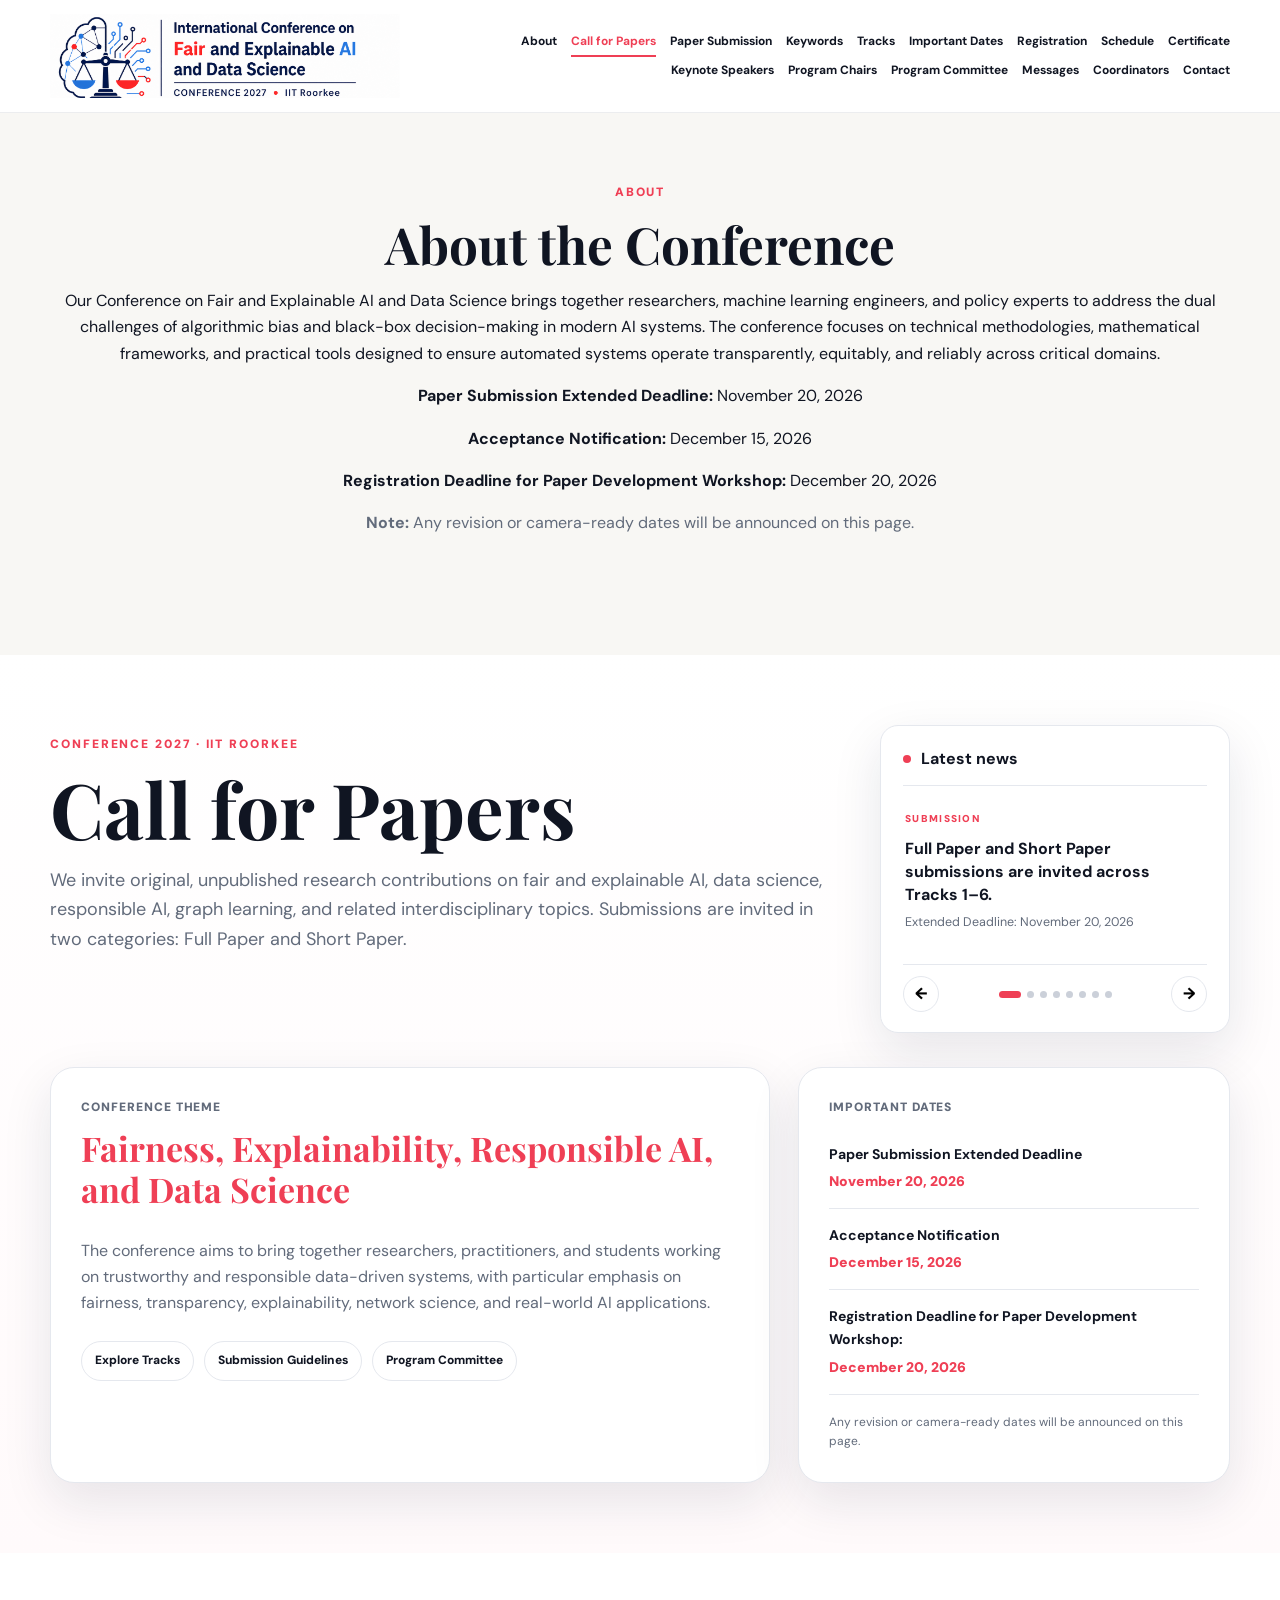
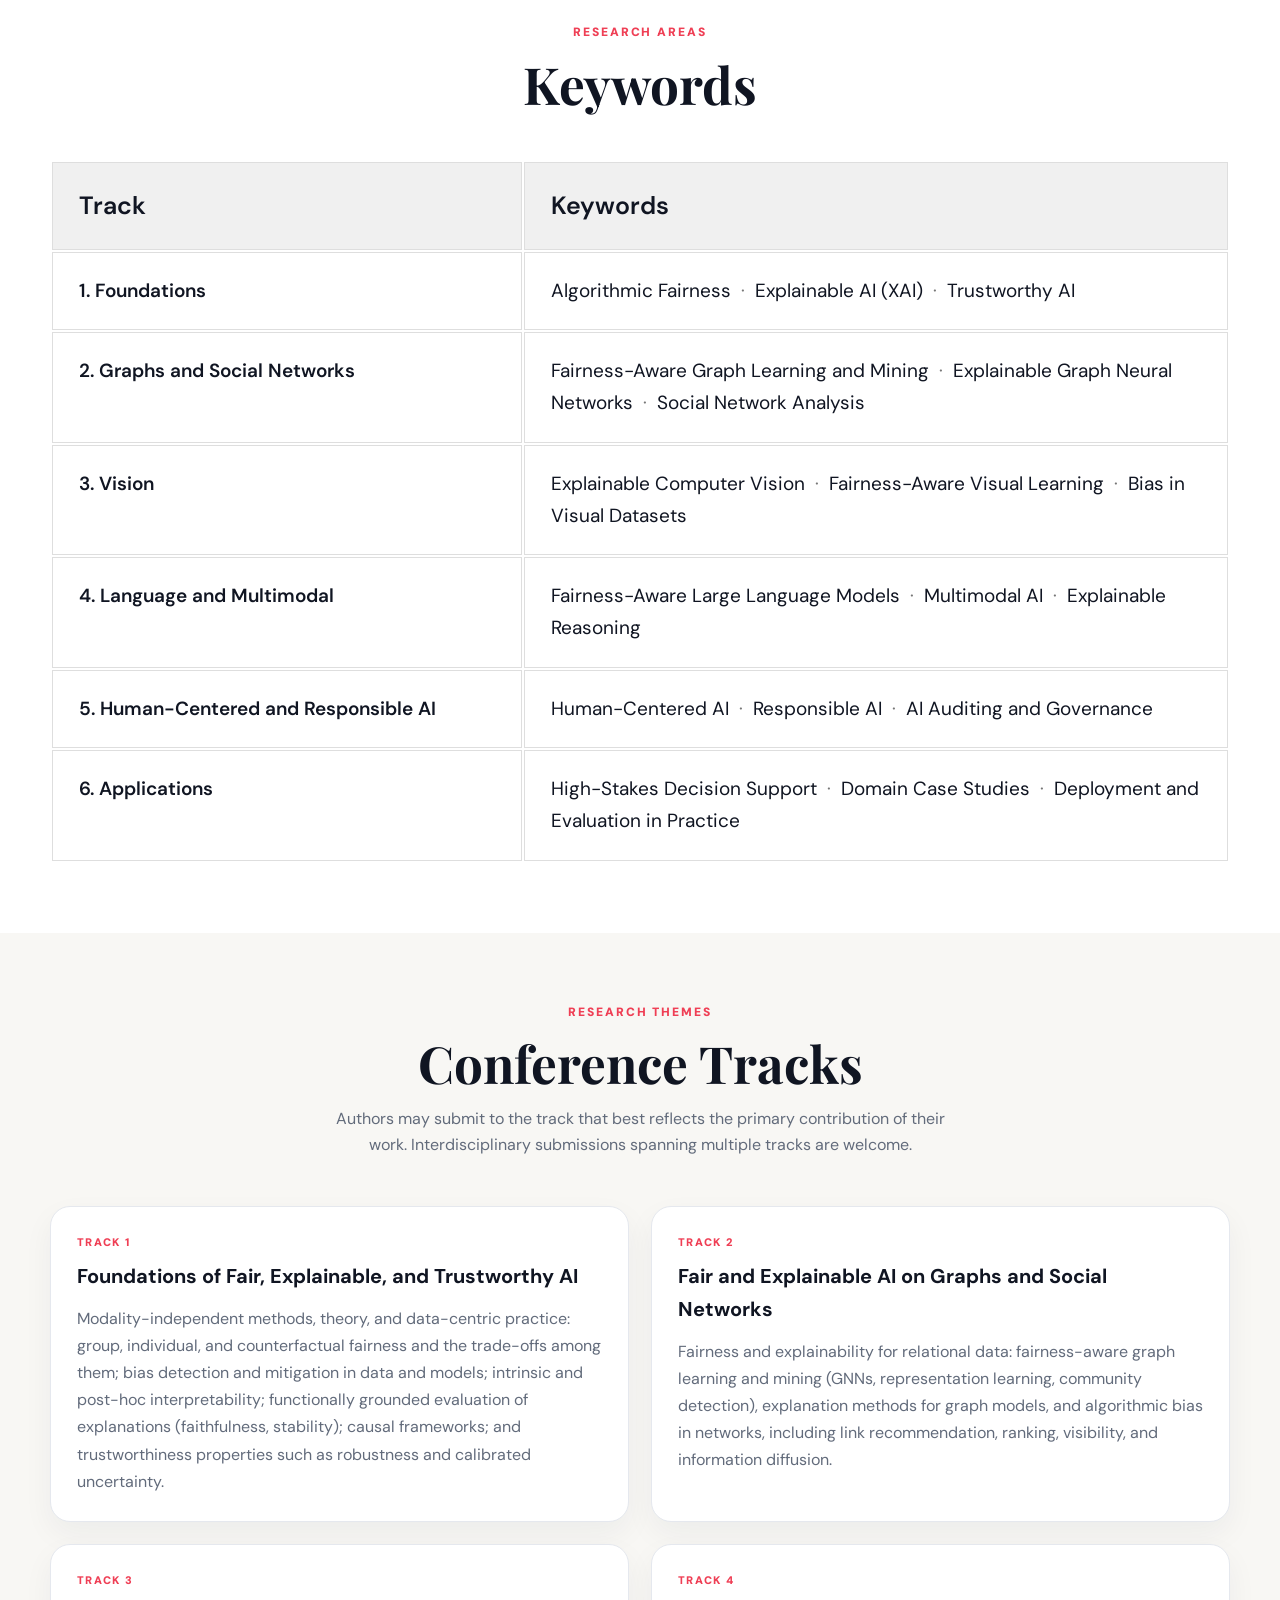
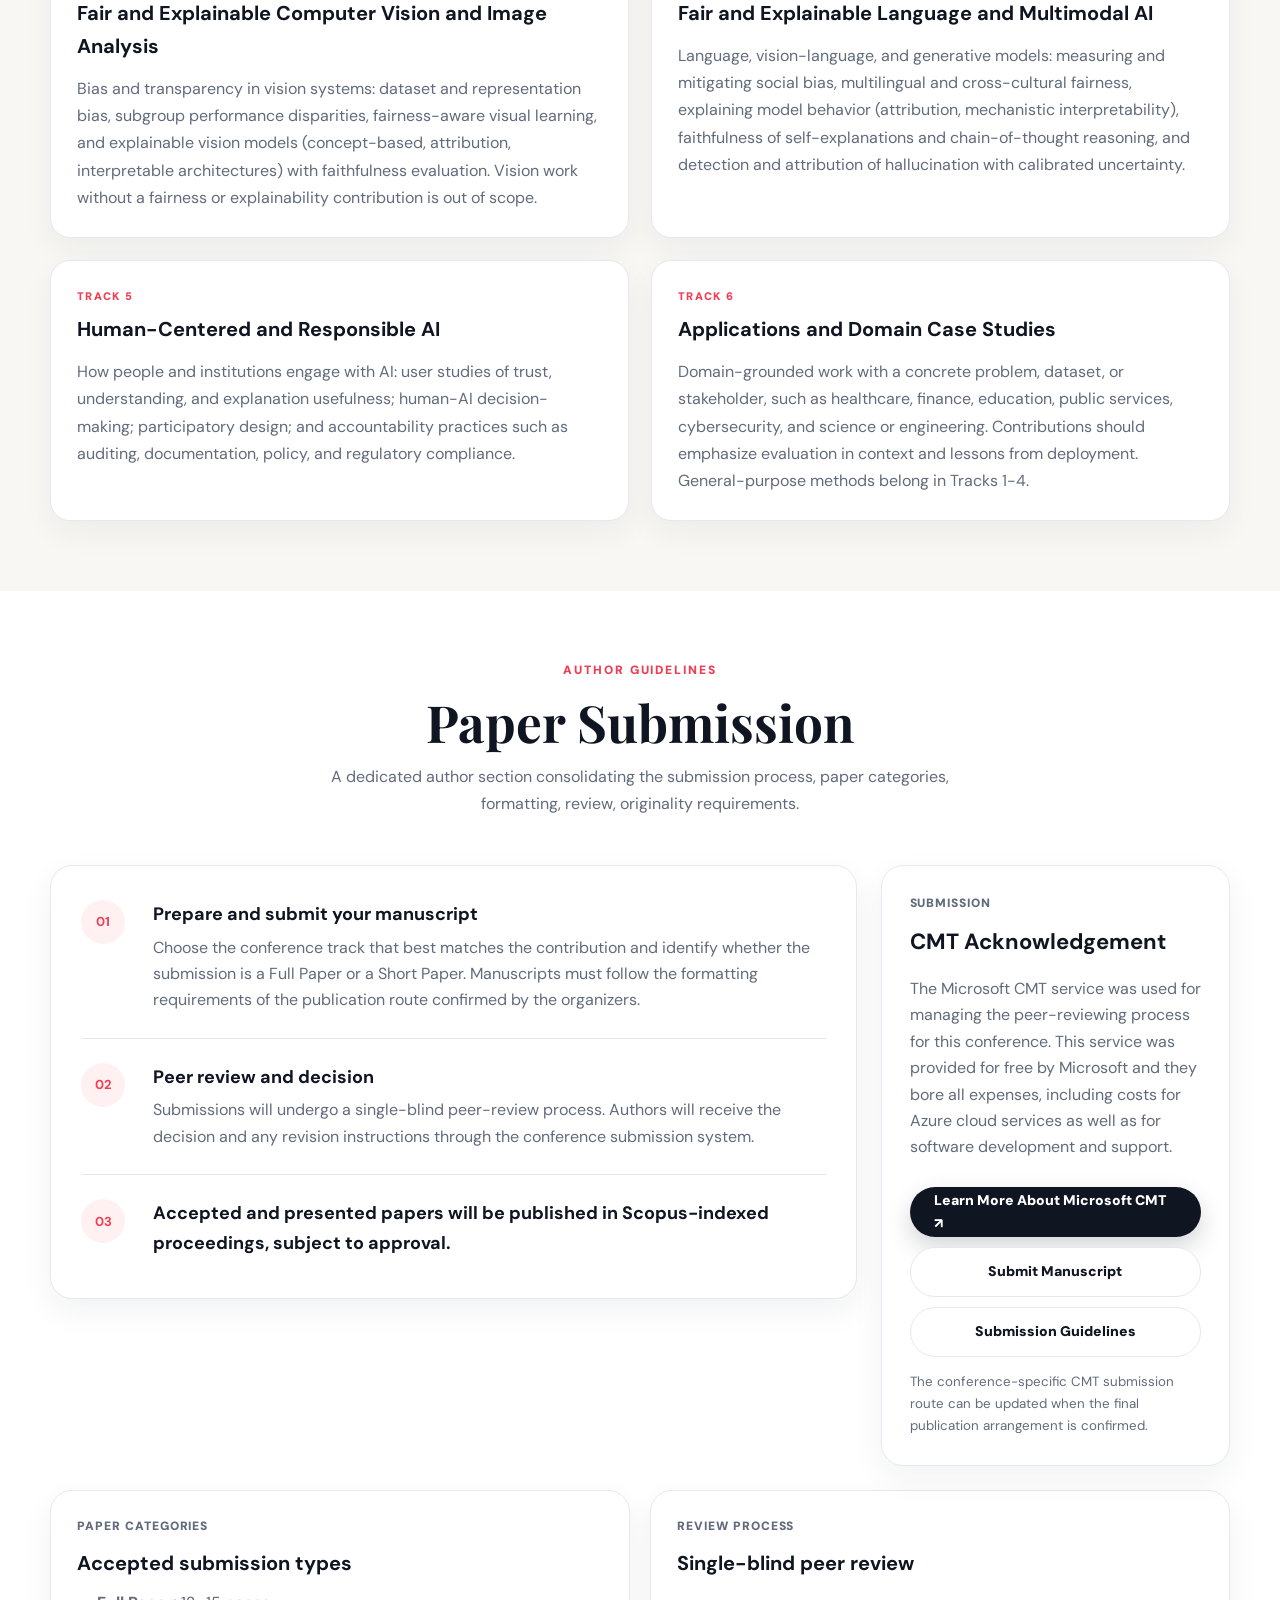
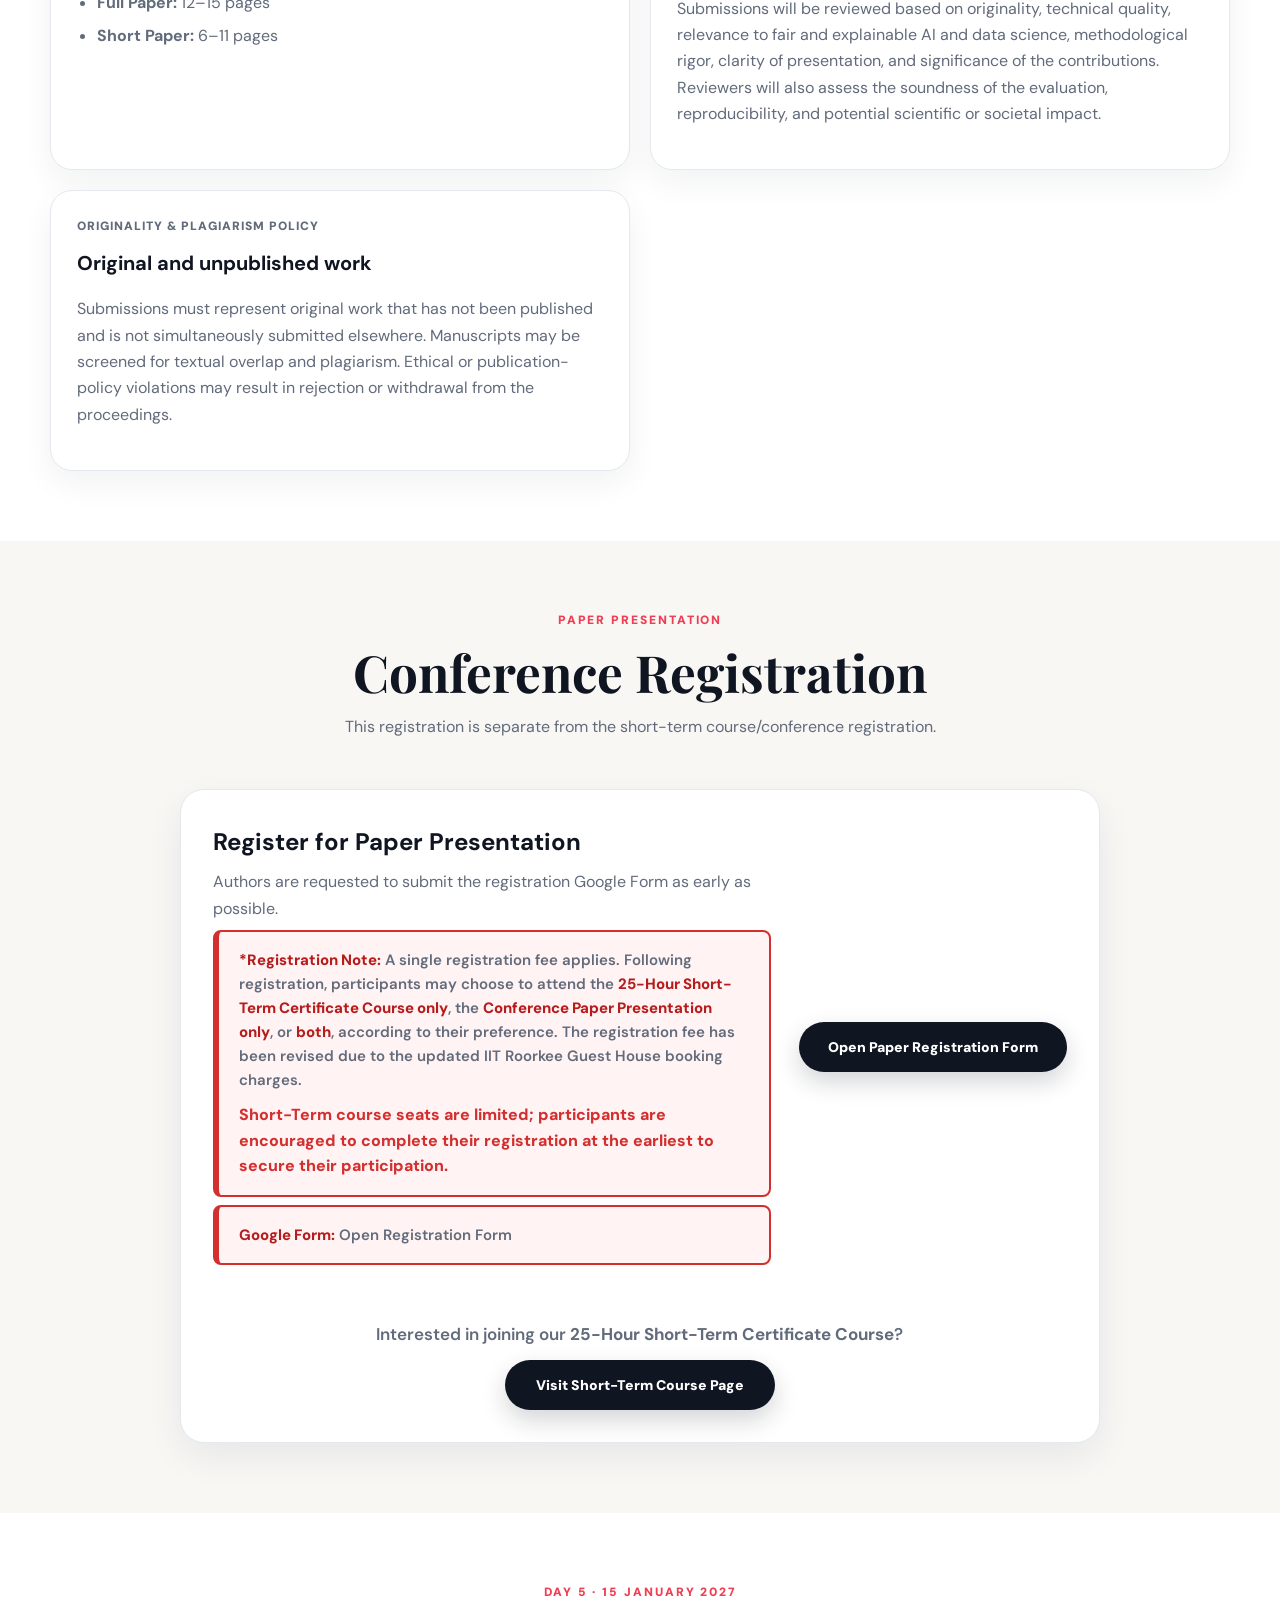
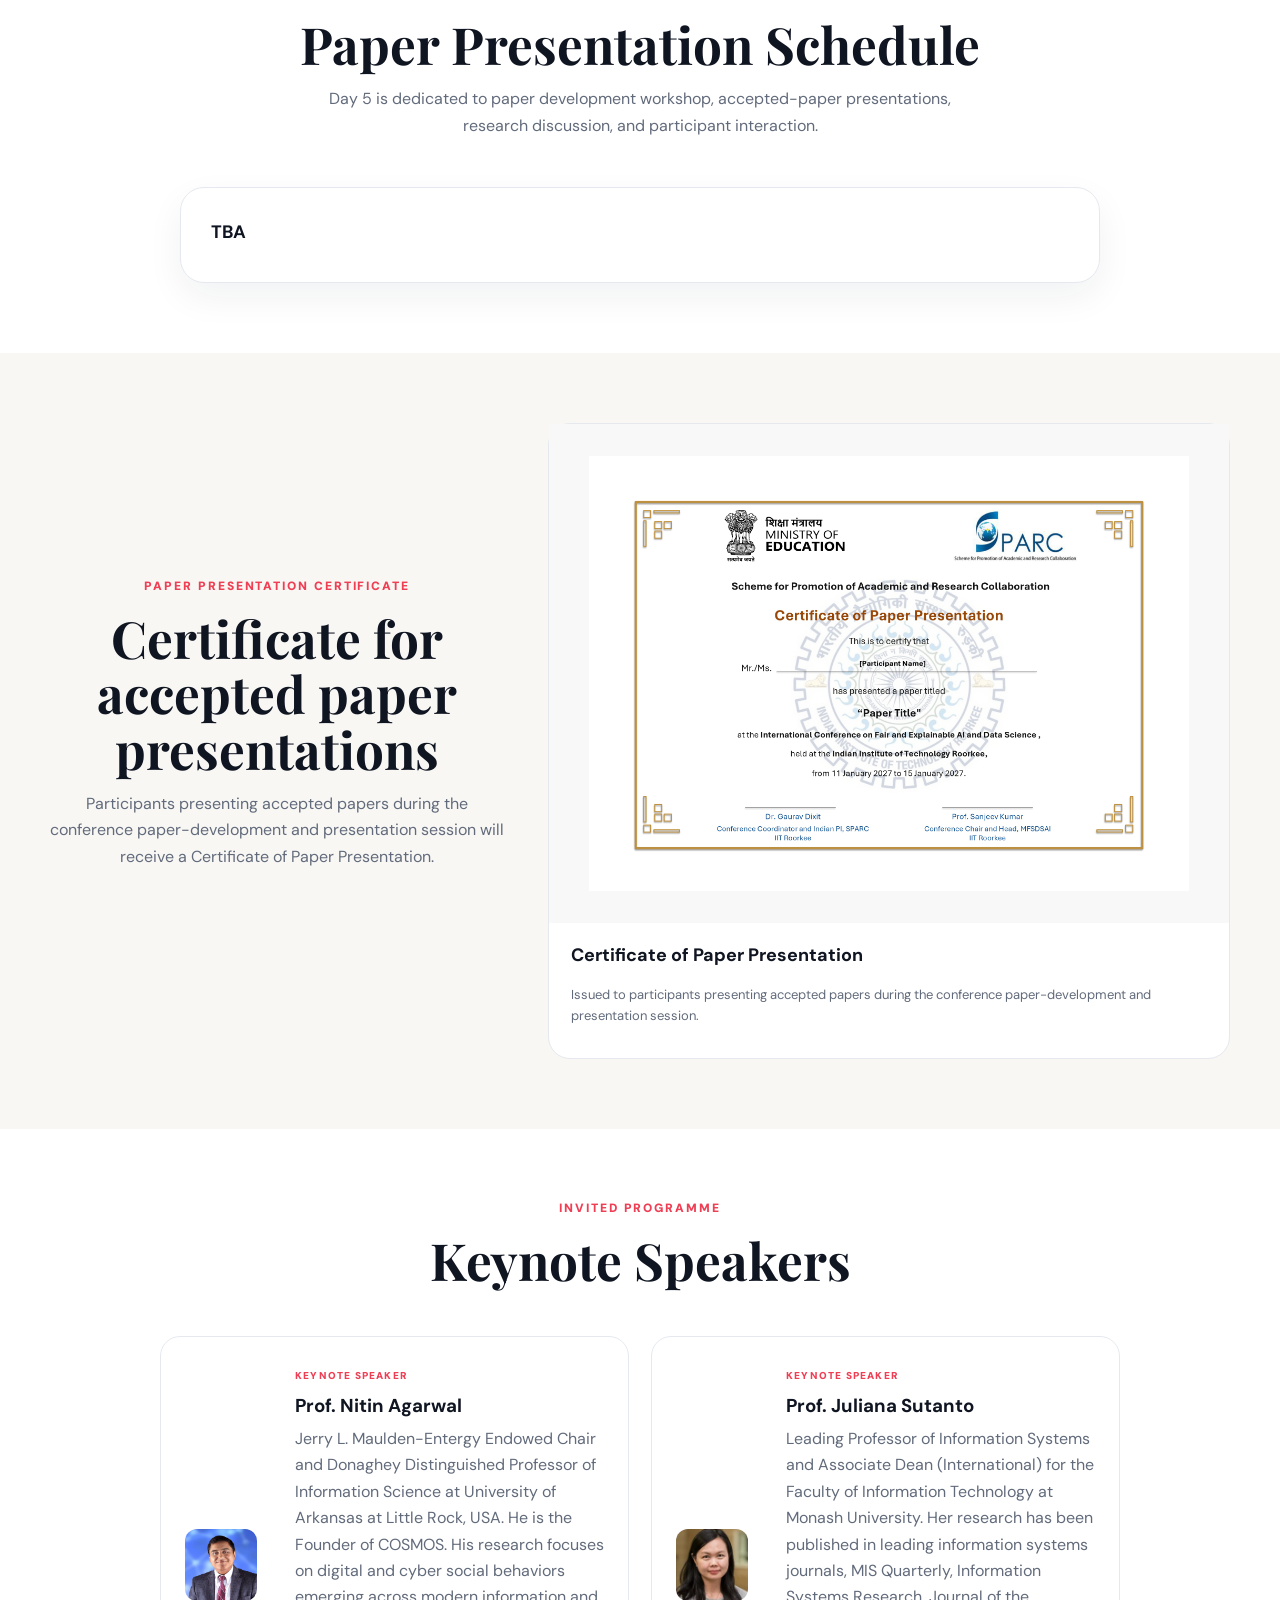
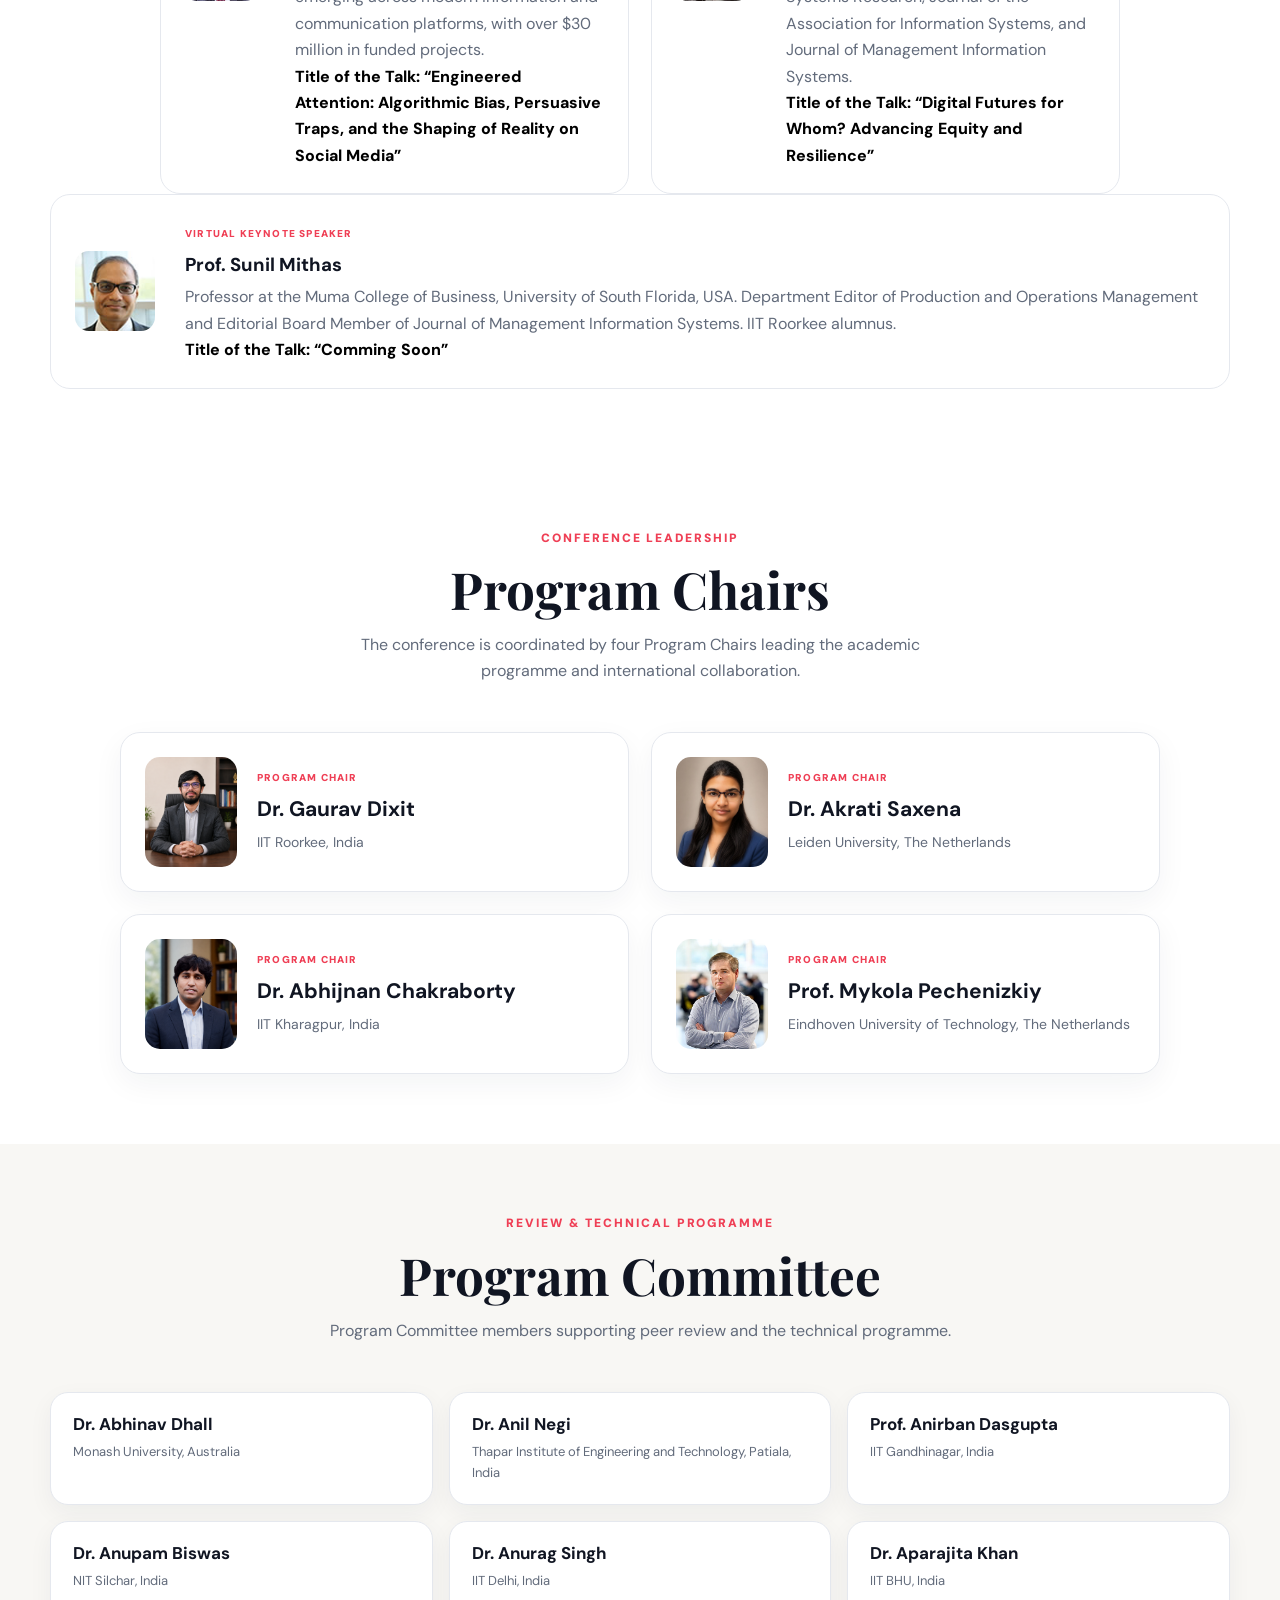
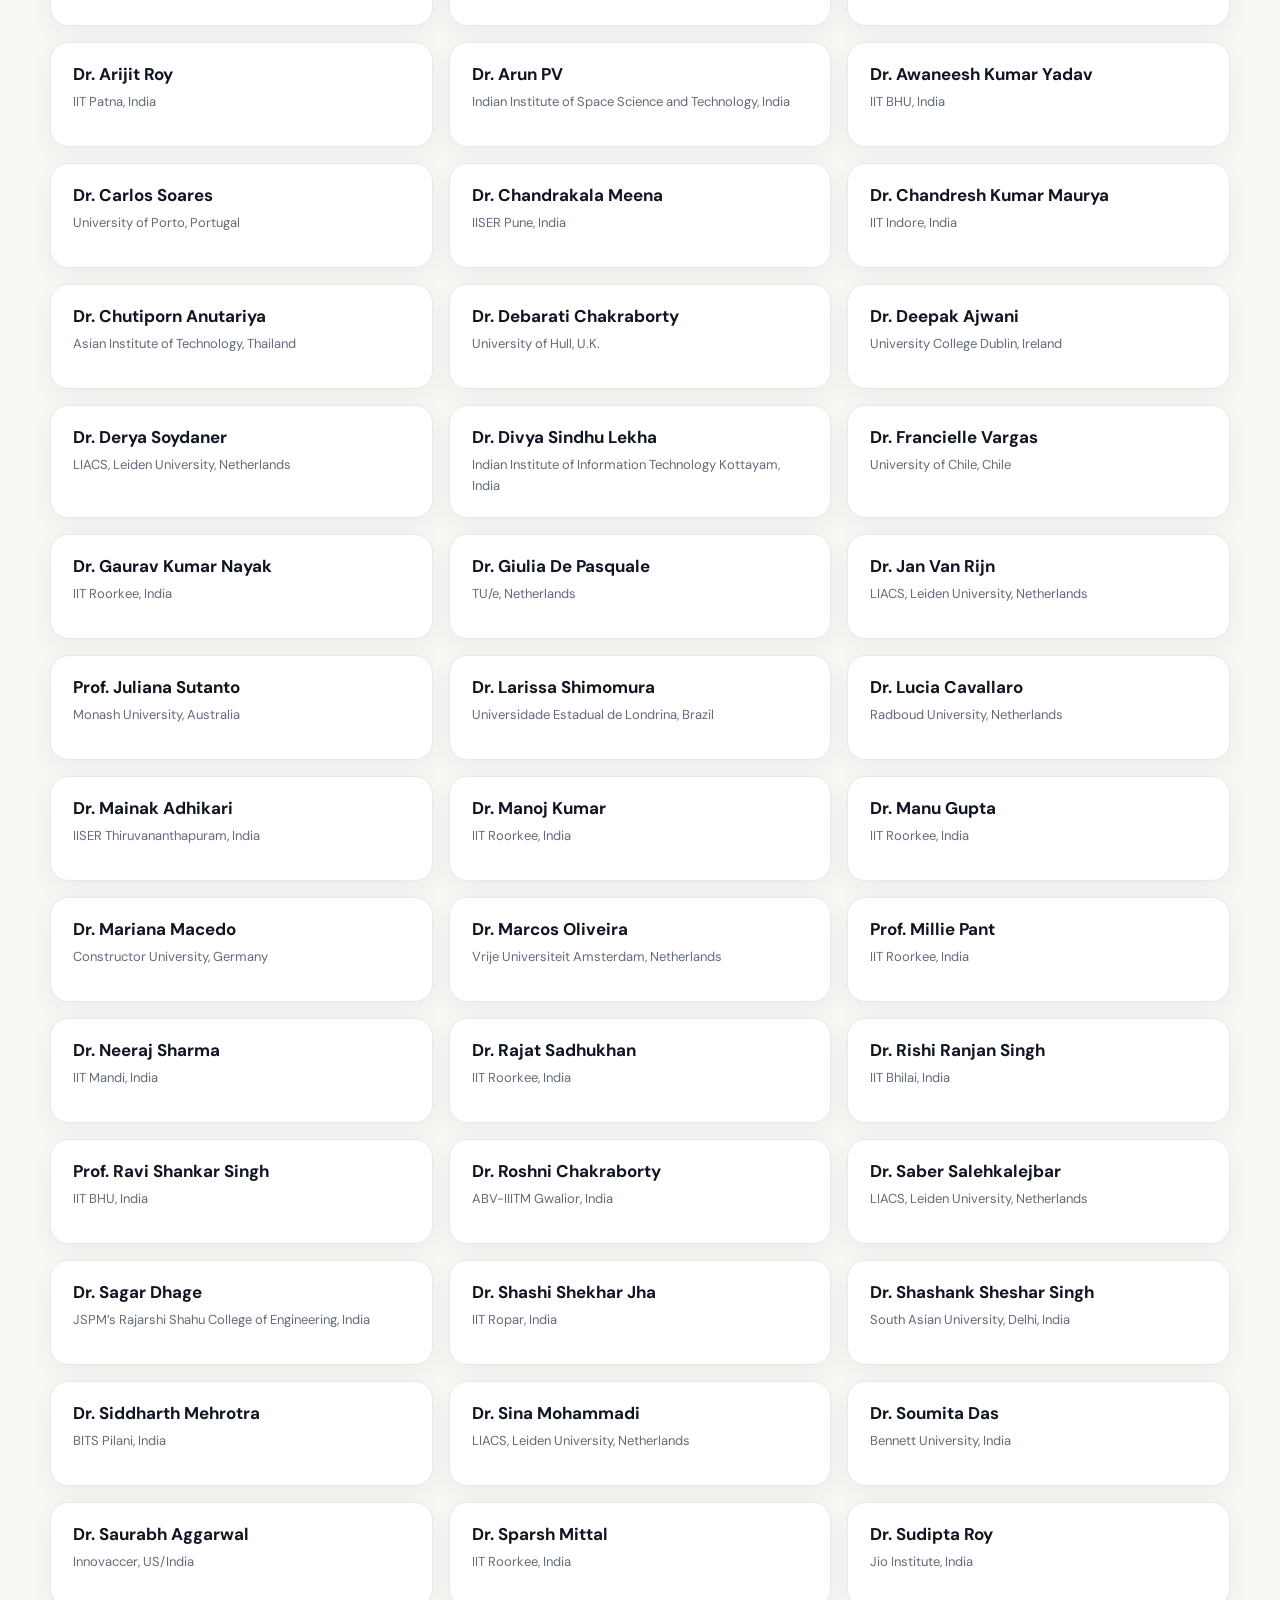
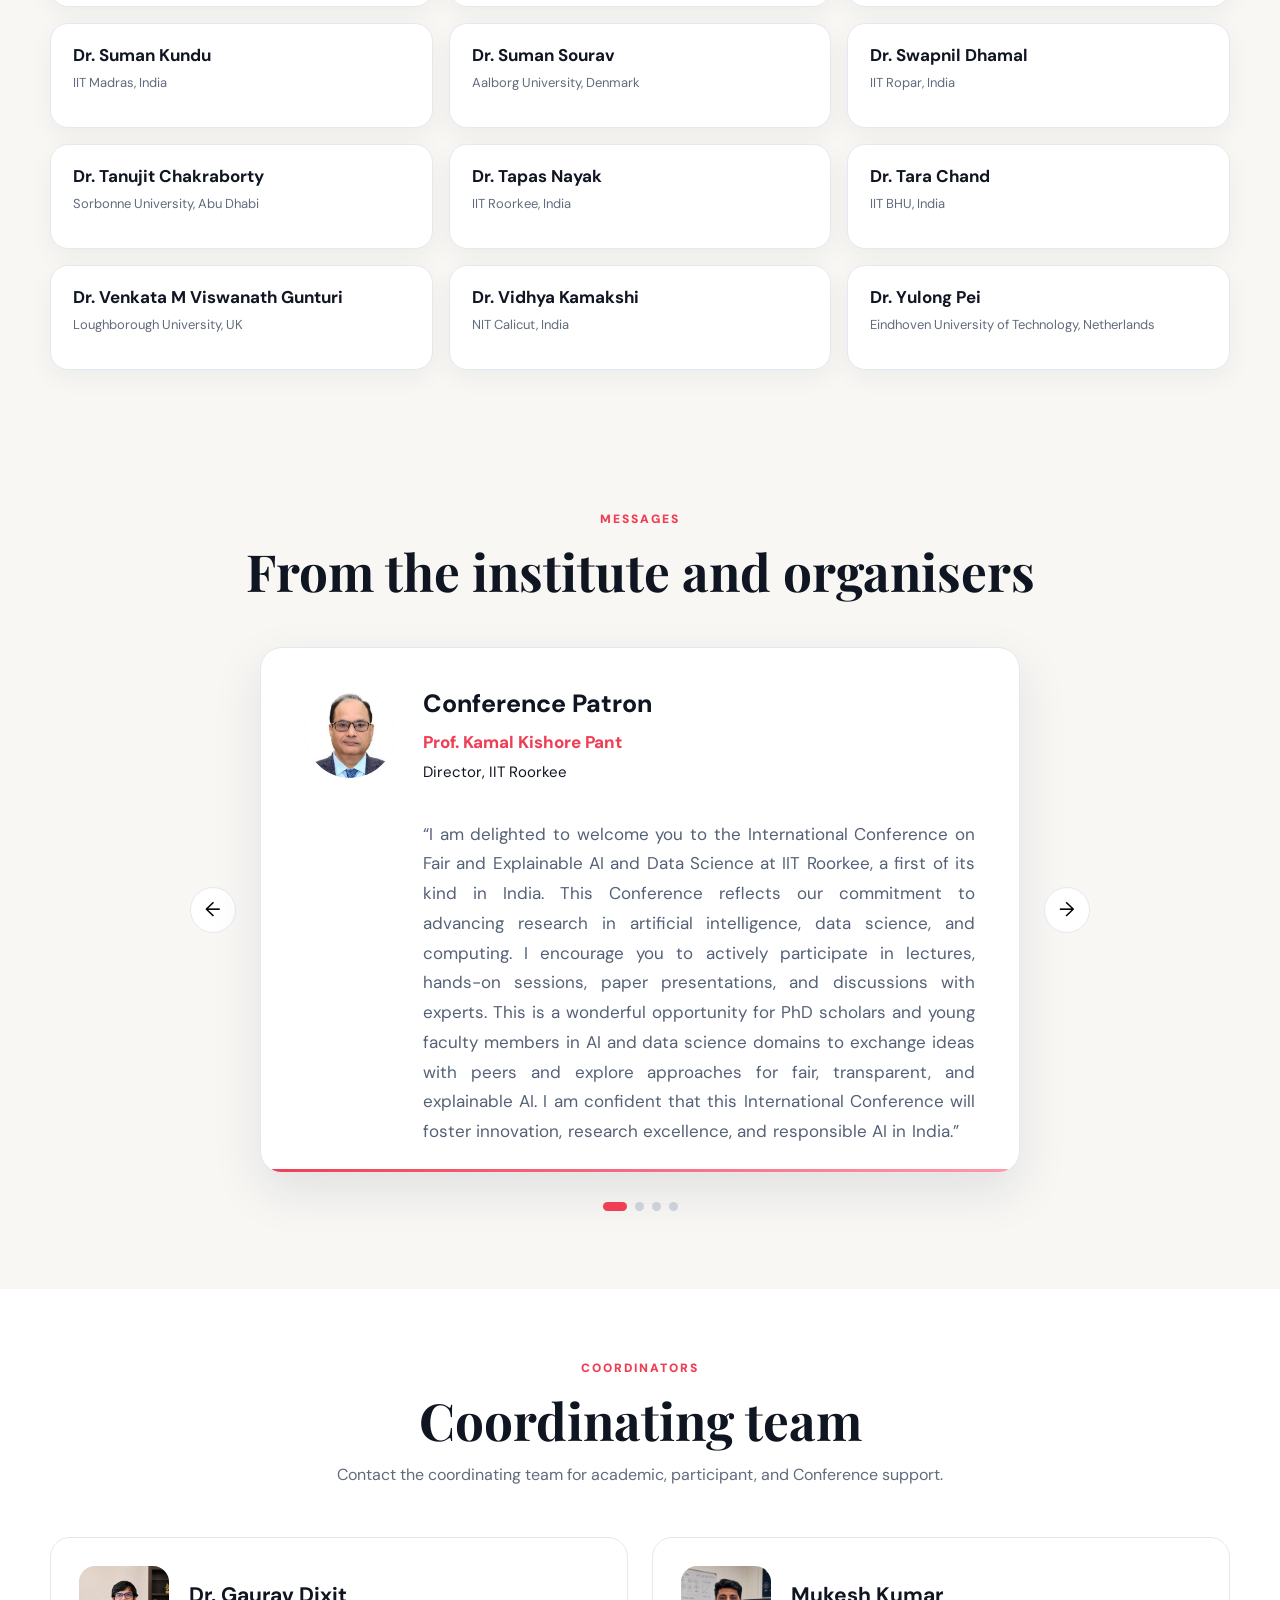
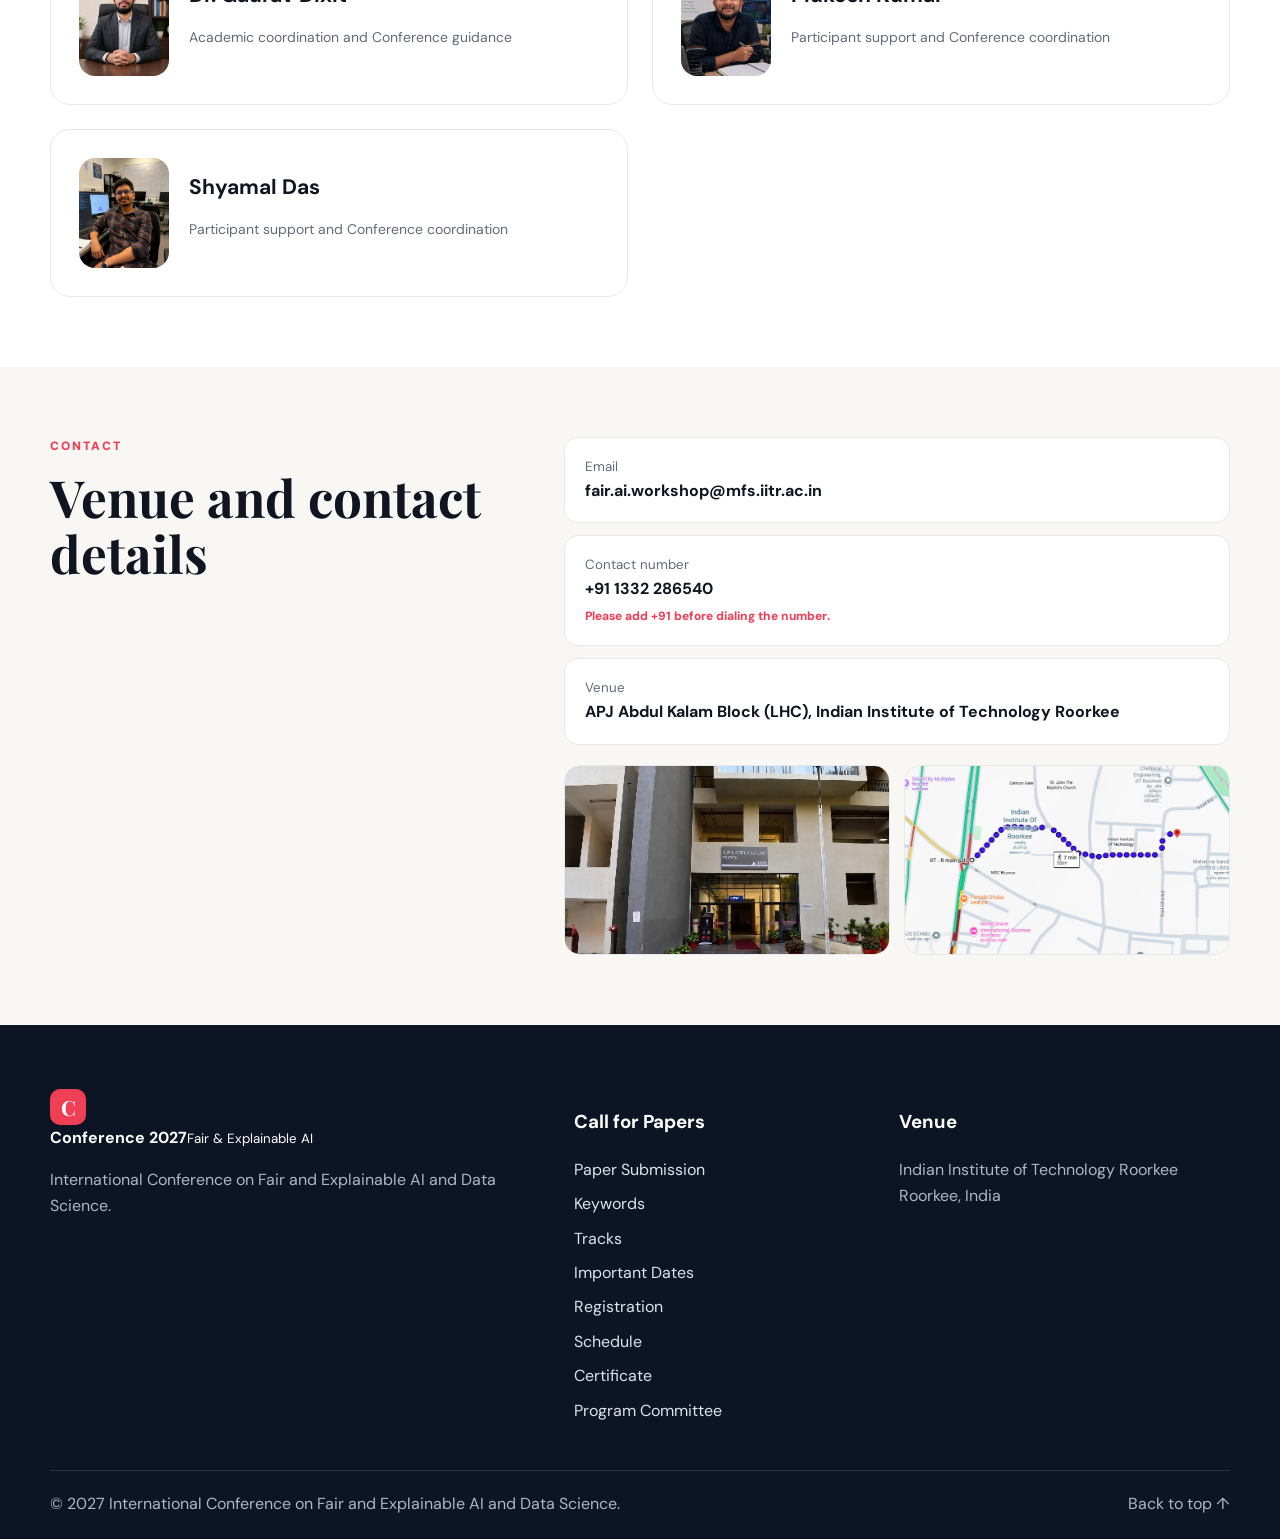
==== commit db2a23e3: "Add keynote speaker details for Prof. Sunil Mithas Added keynote speaker information for Prof. Sunil" ====
--- a/about.html
+++ b/about.html
@@ -561,6 +561,21 @@
 </p> 
   </div>
 
+  </div>
+</article>
+<article class="keynote-card">
+<img class="keynote-photo Sunil-photo" src="assets/speakers/Porf. Sunil.jpg" alt="Prof. Sunil Mithas">
+<div>
+<span>Virtual Keynote Speaker</span>
+<h3>Prof. Sunil Mithas</h3>
+<p>Professor at the Muma College of Business, University of South Florida, USA. Department Editor of Production and Operations Management and Editorial Board Member of Journal of Management Information Systems. IIT Roorkee alumnus.</p>
+<p class="keynote-talk-title">
+<strong>
+    Title of the Talk:  “Comming Soon”
+</strong>
+</p> 
+</div>
+
 </article>
         <!--  <article class="keynote-card"><div class="keynote-placeholder">KS</div><div><span>Keynote Speaker</span><h3>To be announced</h3><p>Speaker and affiliation will be updated after confirmation.</p></div></article>-->
         </div>
--- a/styles.css
+++ b/styles.css
@@ -328,8 +328,76 @@
 .cfp-page-hero{padding-top:70px}.cfp-intro-grid{align-items:stretch}.cfp-card-copy{color:var(--muted);font-size:16px}.cfp-quick-links{display:flex;gap:10px;flex-wrap:wrap;margin-top:24px}.cfp-quick-links a{padding:9px 13px;border:1px solid var(--line);border-radius:999px;font-size:12px;font-weight:800;background:#fff}.cfp-date-note{font-size:12px;color:var(--muted);margin:18px 0 0}
 .track-grid{display:grid;grid-template-columns:repeat(2,minmax(0,1fr));gap:20px}.track-card{background:#fff;border:1px solid var(--line);border-radius:20px;padding:26px;box-shadow:0 12px 30px rgba(20,30,55,.05)}.track-card span{display:inline-block;color:var(--red);font-size:11px;font-weight:900;letter-spacing:.12em;text-transform:uppercase;margin-bottom:8px}.track-card h3{margin:0 0 8px;font-size:20px}.track-card p{margin:0;color:var(--muted)}
 .submission-layout{display:grid;grid-template-columns:1.5fr .65fr;gap:24px;align-items:start}.submission-main-card,.author-links-card,.submission-detail-card{background:#fff;border:1px solid var(--line);border-radius:22px;box-shadow:0 12px 32px rgba(20,30,55,.06)}.submission-main-card{padding:10px 30px}.submission-step{display:grid;grid-template-columns:54px 1fr;gap:18px;padding:24px 0;border-bottom:1px solid var(--line)}.submission-step:last-child{border-bottom:0}.submission-step>b{width:44px;height:44px;border-radius:50%;display:grid;place-items:center;background:#fff0f2;color:var(--red);font-size:13px}.submission-step h3{margin:0 0 5px;font-size:18px}.submission-step p{margin:0;color:var(--muted)}.author-links-card{padding:28px;position:sticky;top:140px}.author-links-card h3{margin:0 0 8px;font-size:22px}.author-links-card p{color:var(--muted)}.author-resource-btn{width:100%;margin-top:10px}.author-links-card small{display:block;color:var(--muted);margin-top:14px}.submission-detail-grid{display:grid;grid-template-columns:repeat(2,minmax(0,1fr));gap:20px;margin-top:24px}.submission-detail-card{padding:26px}.submission-detail-card h3{margin:0 0 10px;font-size:20px}.submission-detail-card p,.submission-detail-card li{color:var(--muted)}.submission-detail-card ul{margin:0;padding-left:20px}.submission-detail-card li{margin:7px 0}
-.keynote-grid{display:grid;grid-template-columns:repeat(2,minmax(0,1fr));gap:22px;max-width:960px;margin:auto}.keynote-card{display:grid;grid-template-columns:90px 1fr;gap:20px;align-items:center;background:#fff;border:1px solid var(--line);border-radius:20px;padding:24px}.keynote-placeholder{width:90px;height:105px;border-radius:16px;background:linear-gradient(145deg,#e8eefb,#fff0f2);display:grid;place-items:center;font:800 28px "Playfair Display",serif;color:var(--navy)}.keynote-card span{font-size:10px;font-weight:900;letter-spacing:.12em;text-transform:uppercase;color:var(--red)}.keynote-card h3{margin:4px 0}.keynote-card p{margin:0;color:var(--muted)}
-.committee-name-grid-large{grid-template-columns:repeat(3,minmax(0,1fr))}.committee-name-grid-large article{min-height:105px}
+.keynote-grid {
+    display: grid;
+    grid-template-columns: repeat(2, minmax(0, 1fr));
+    gap: 22px;
+    max-width: 960px;
+    margin: auto;
+}
+
+.keynote-card {
+    display: grid;
+    grid-template-columns: 90px 1fr;
+    gap: 20px;
+    align-items: center;
+    background: #fff;
+    border: 1px solid var(--line);
+    border-radius: 20px;
+    padding: 24px;
+    width: 100%;
+    box-sizing: border-box;
+}
+
+/* Ensure the third speaker has the same card size */
+.keynote-grid .keynote-card:last-child {
+    grid-column: auto !important;
+    width: 100%;
+}
+
+.keynote-card .keynote-photo {
+    width: 72px;
+    height: 72px;
+    object-fit: cover;
+    border-radius: 12px;
+    flex-shrink: 0;
+}
+
+.keynote-placeholder {
+    width: 90px;
+    height: 105px;
+    border-radius: 16px;
+    background: linear-gradient(145deg, #e8eefb, #fff0f2);
+    display: grid;
+    place-items: center;
+    font: 800 28px "Playfair Display", serif;
+    color: var(--navy);
+}
+
+.keynote-card span {
+    font-size: 10px;
+    font-weight: 900;
+    letter-spacing: .12em;
+    text-transform: uppercase;
+    color: var(--red);
+}
+
+.keynote-card h3 {
+    margin: 4px 0;
+}
+
+.keynote-card p {
+    margin: 0;
+    color: var(--muted);
+}
+
+.committee-name-grid-large {
+    grid-template-columns: repeat(3, minmax(0, 1fr));
+}
+
+.committee-name-grid-large article {
+    min-height: 105px;
+}
 #call-for-papers,#paper-submission,#keywords,#tracks,#important-dates,#paper-registration,#paper-schedule,#paper-certificate,#keynotes,#program-chairs,#program-committee,#messages,#coordinators,#contact{scroll-margin-top:0}
 @media(max-width:980px){.submission-layout{grid-template-columns:1fr}.author-links-card{position:static}.committee-name-grid-large{grid-template-columns:repeat(2,minmax(0,1fr))}.cfp-header .cfp-nav-wrap{min-height:96px}}
 @media(max-width:760px){.track-grid,.submission-detail-grid,.keynote-grid,.committee-name-grid-large{grid-template-columns:1fr}.submission-step{grid-template-columns:44px 1fr}.cfp-header .cfp-nav-wrap{min-height:84px}.cfp-main-nav{gap:10px}}
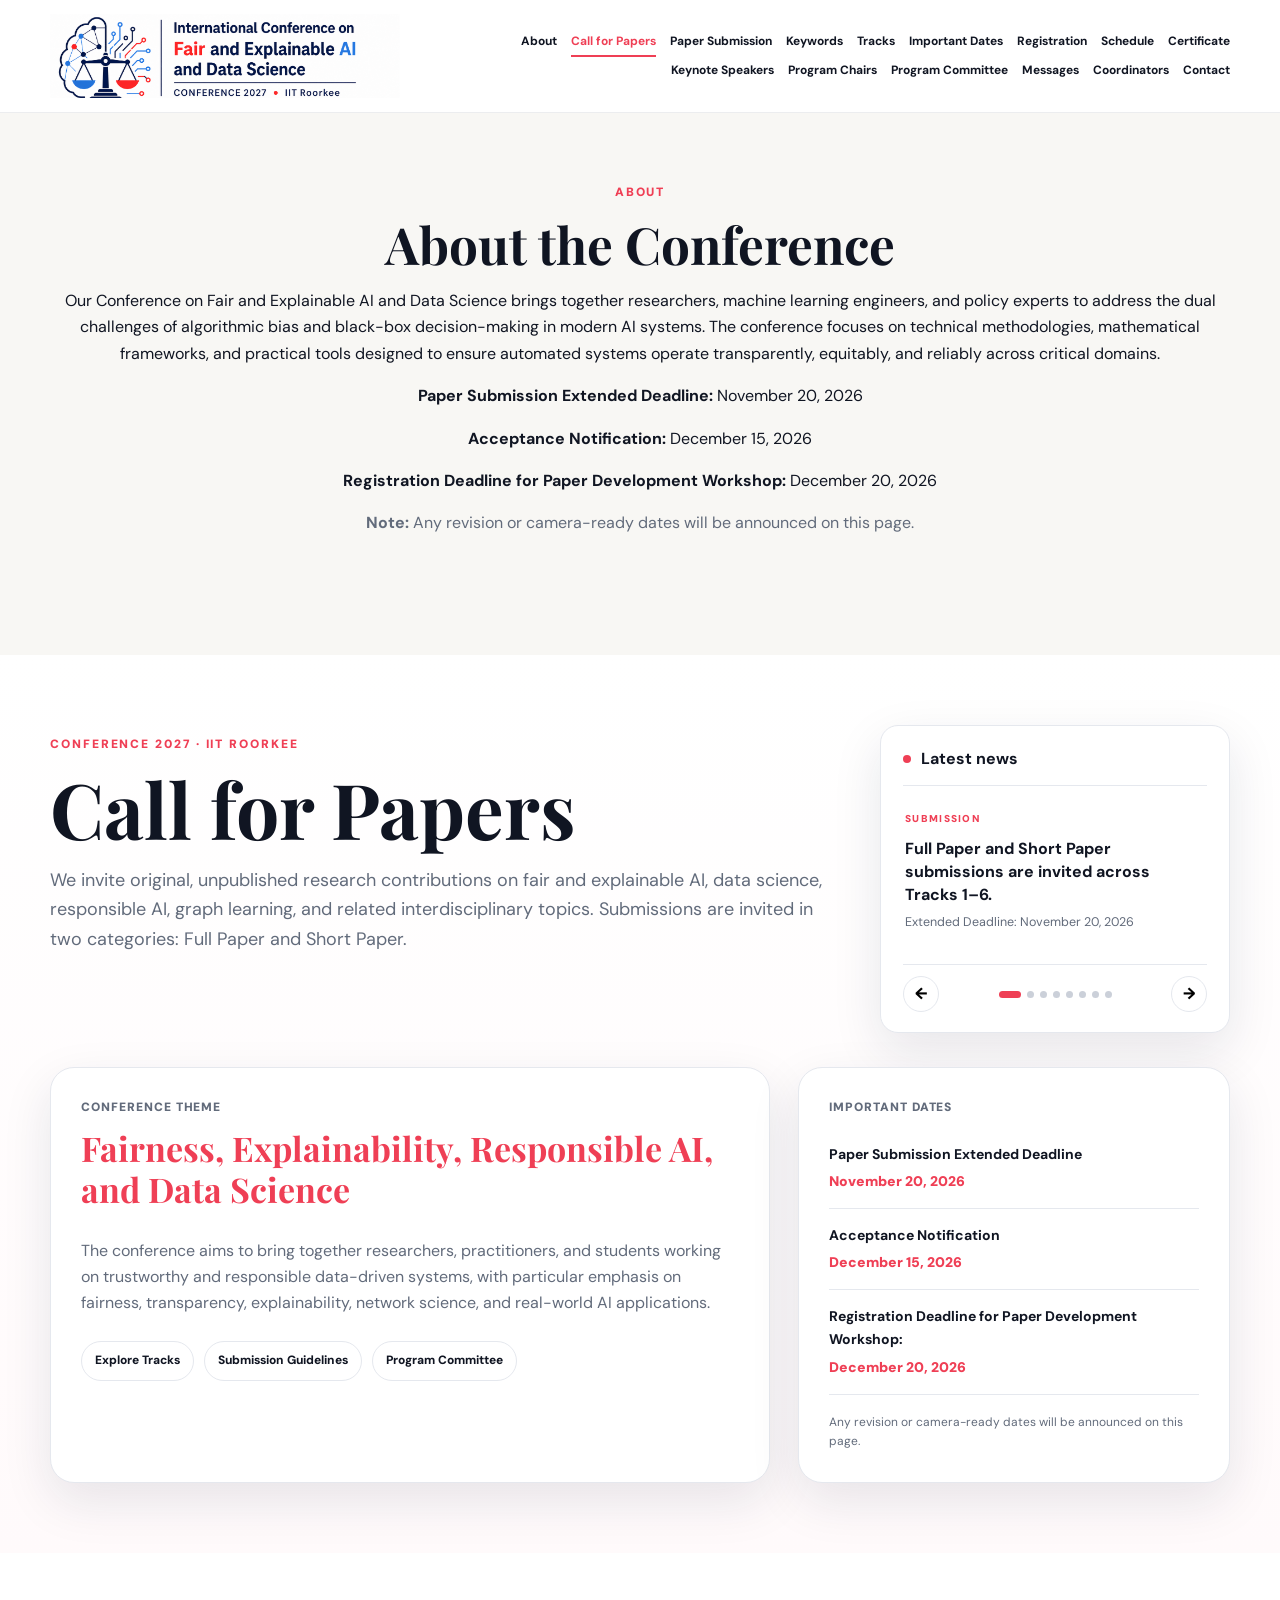
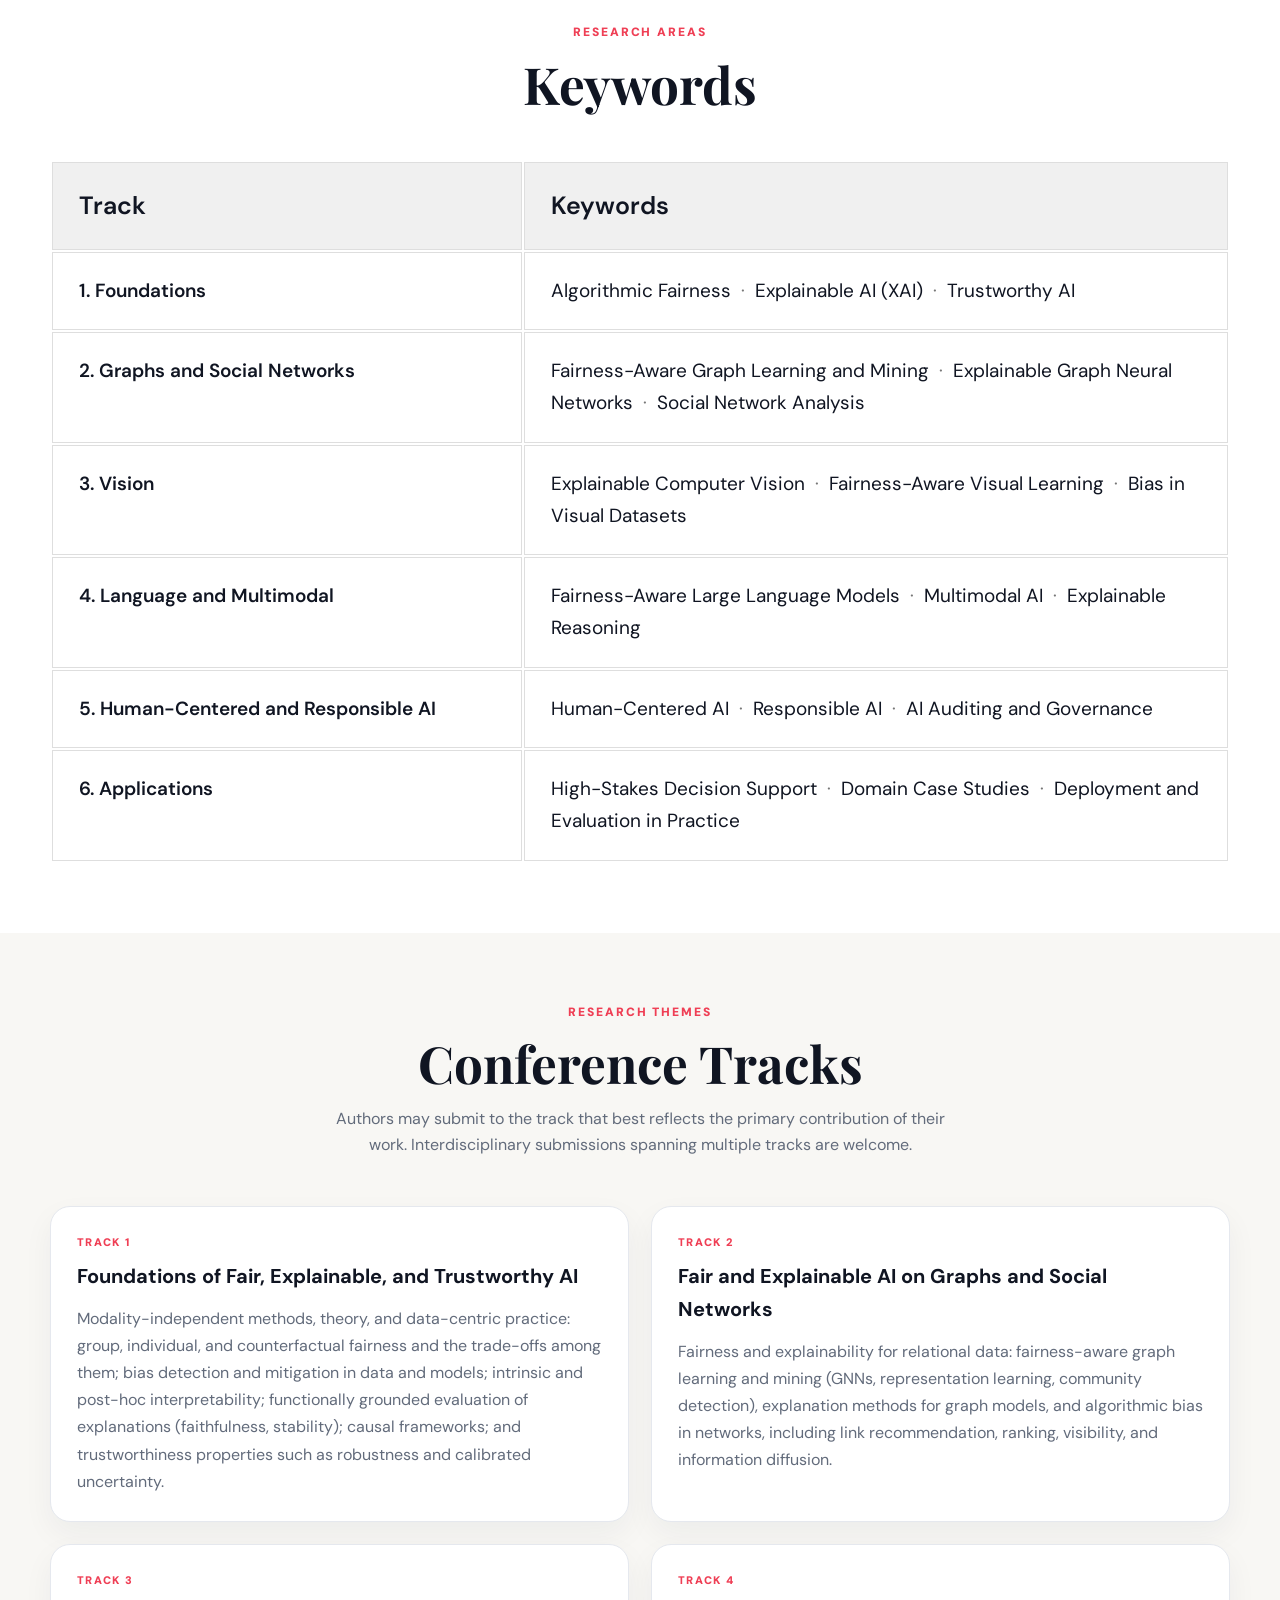
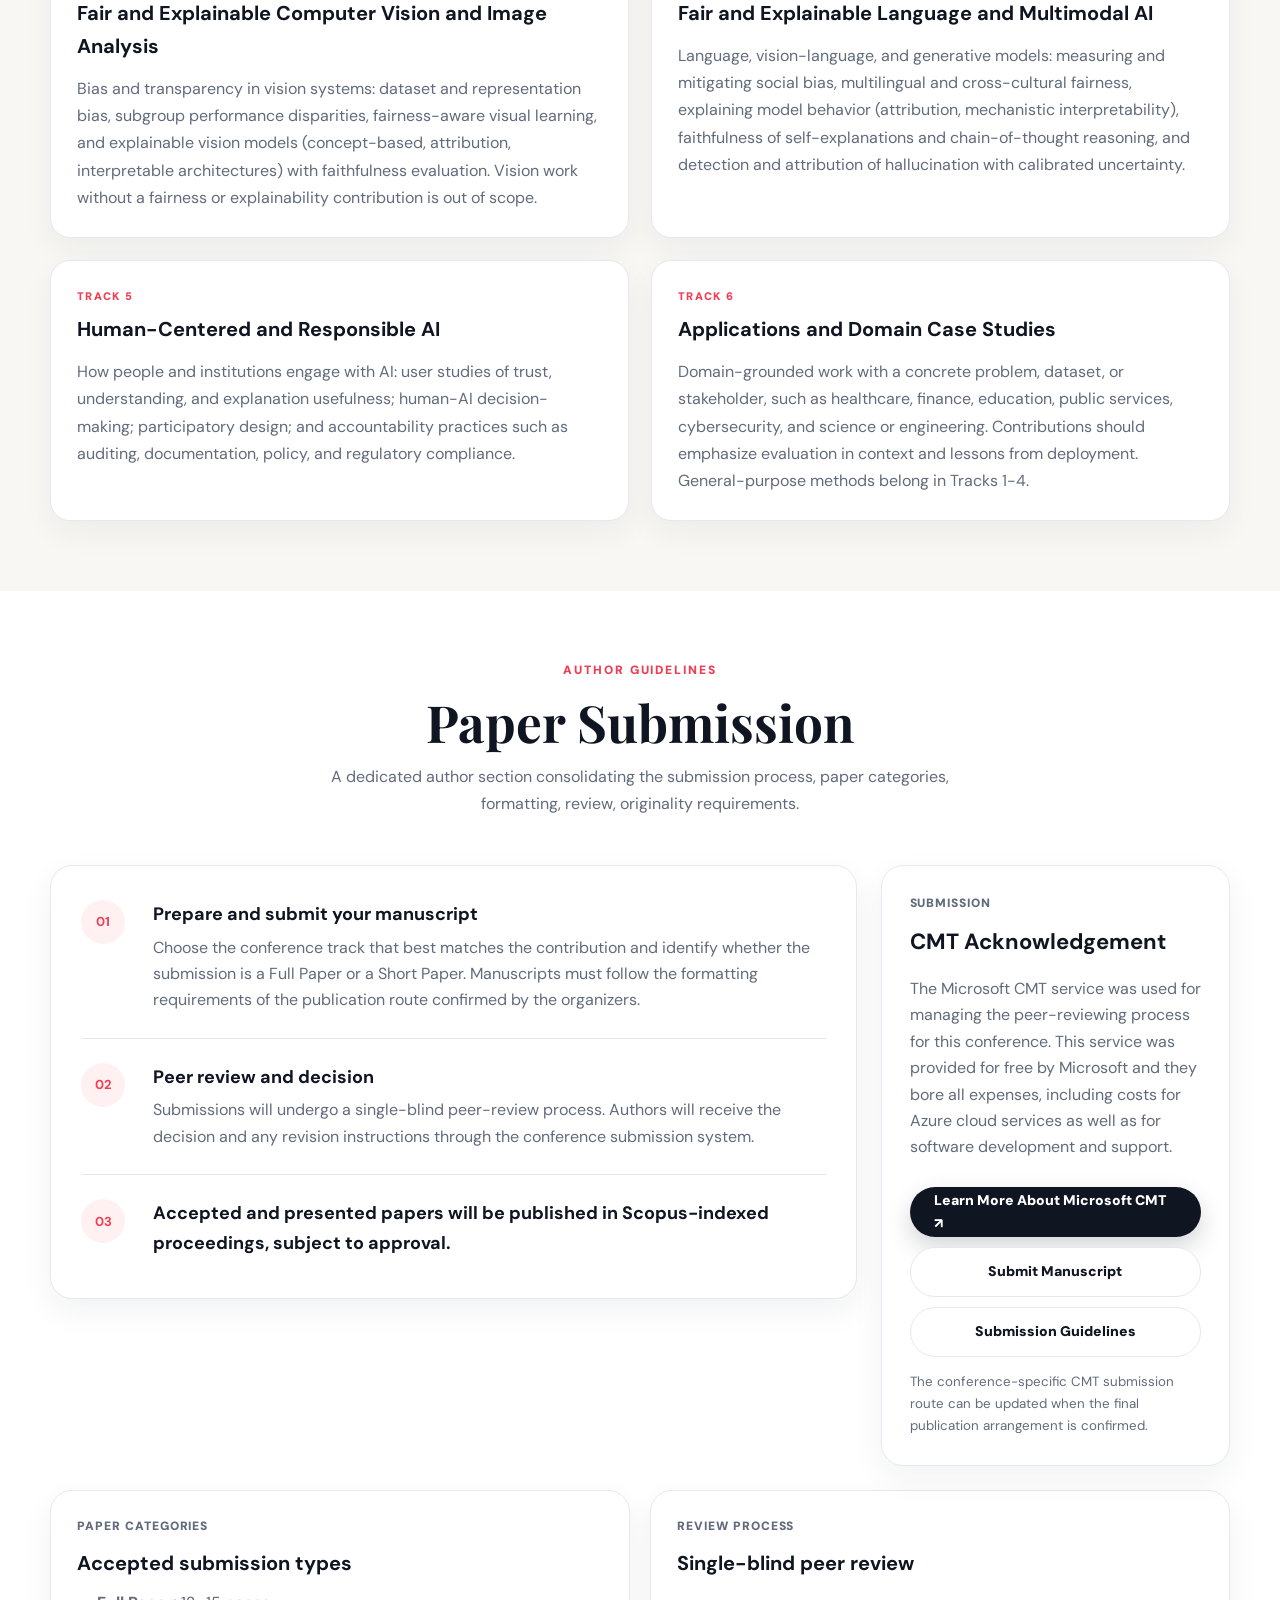
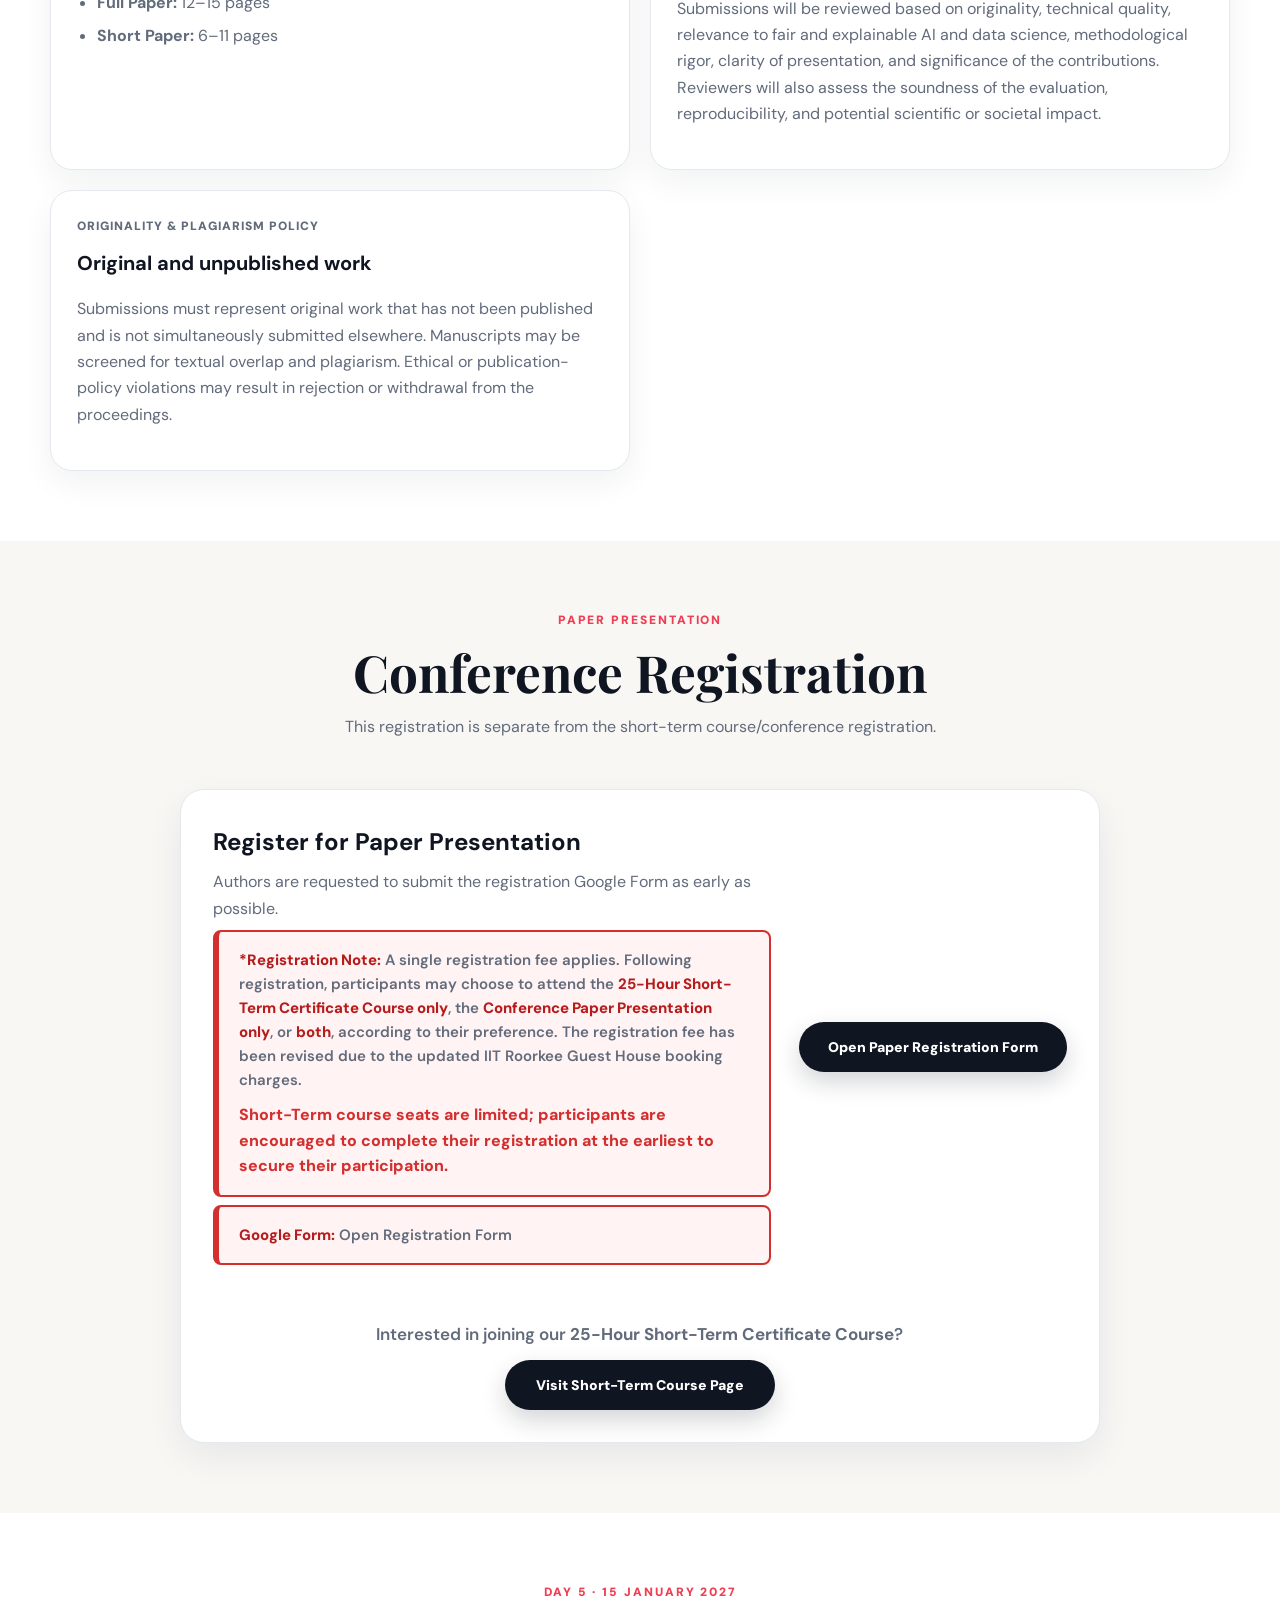
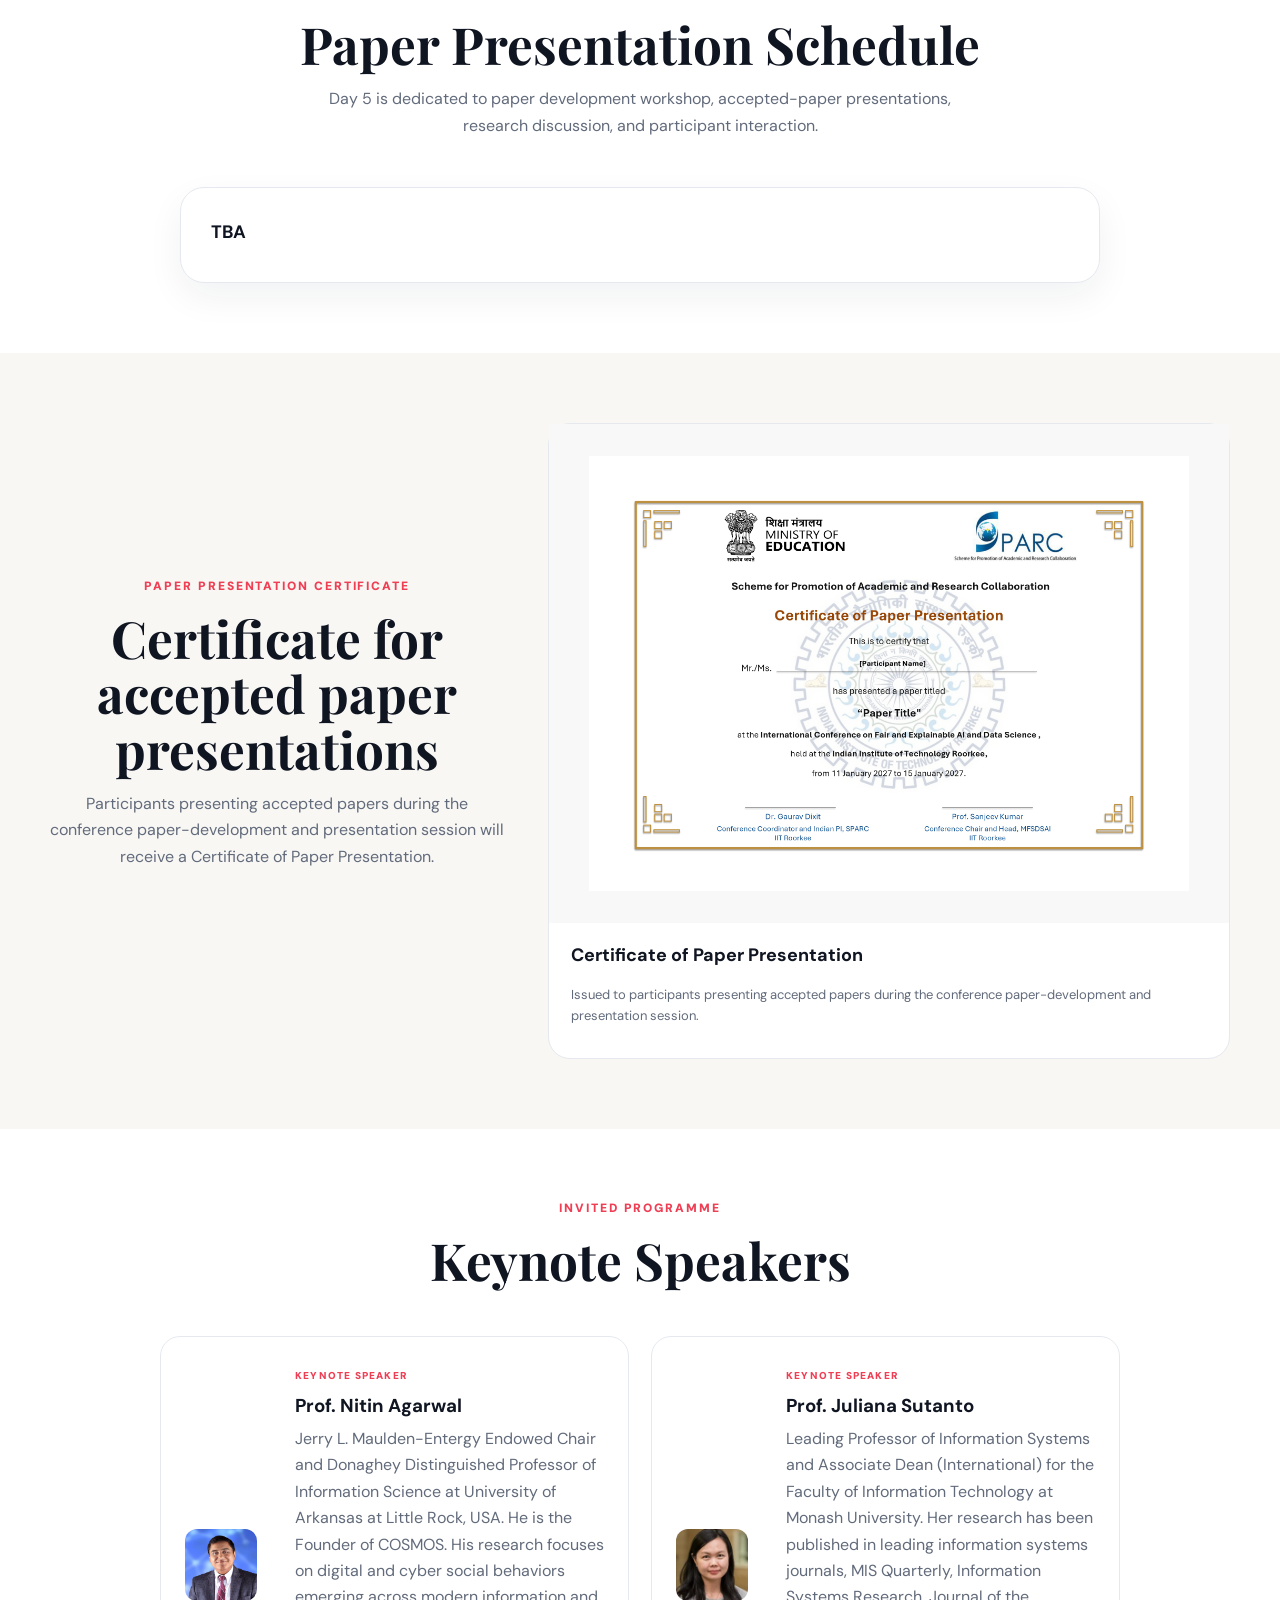
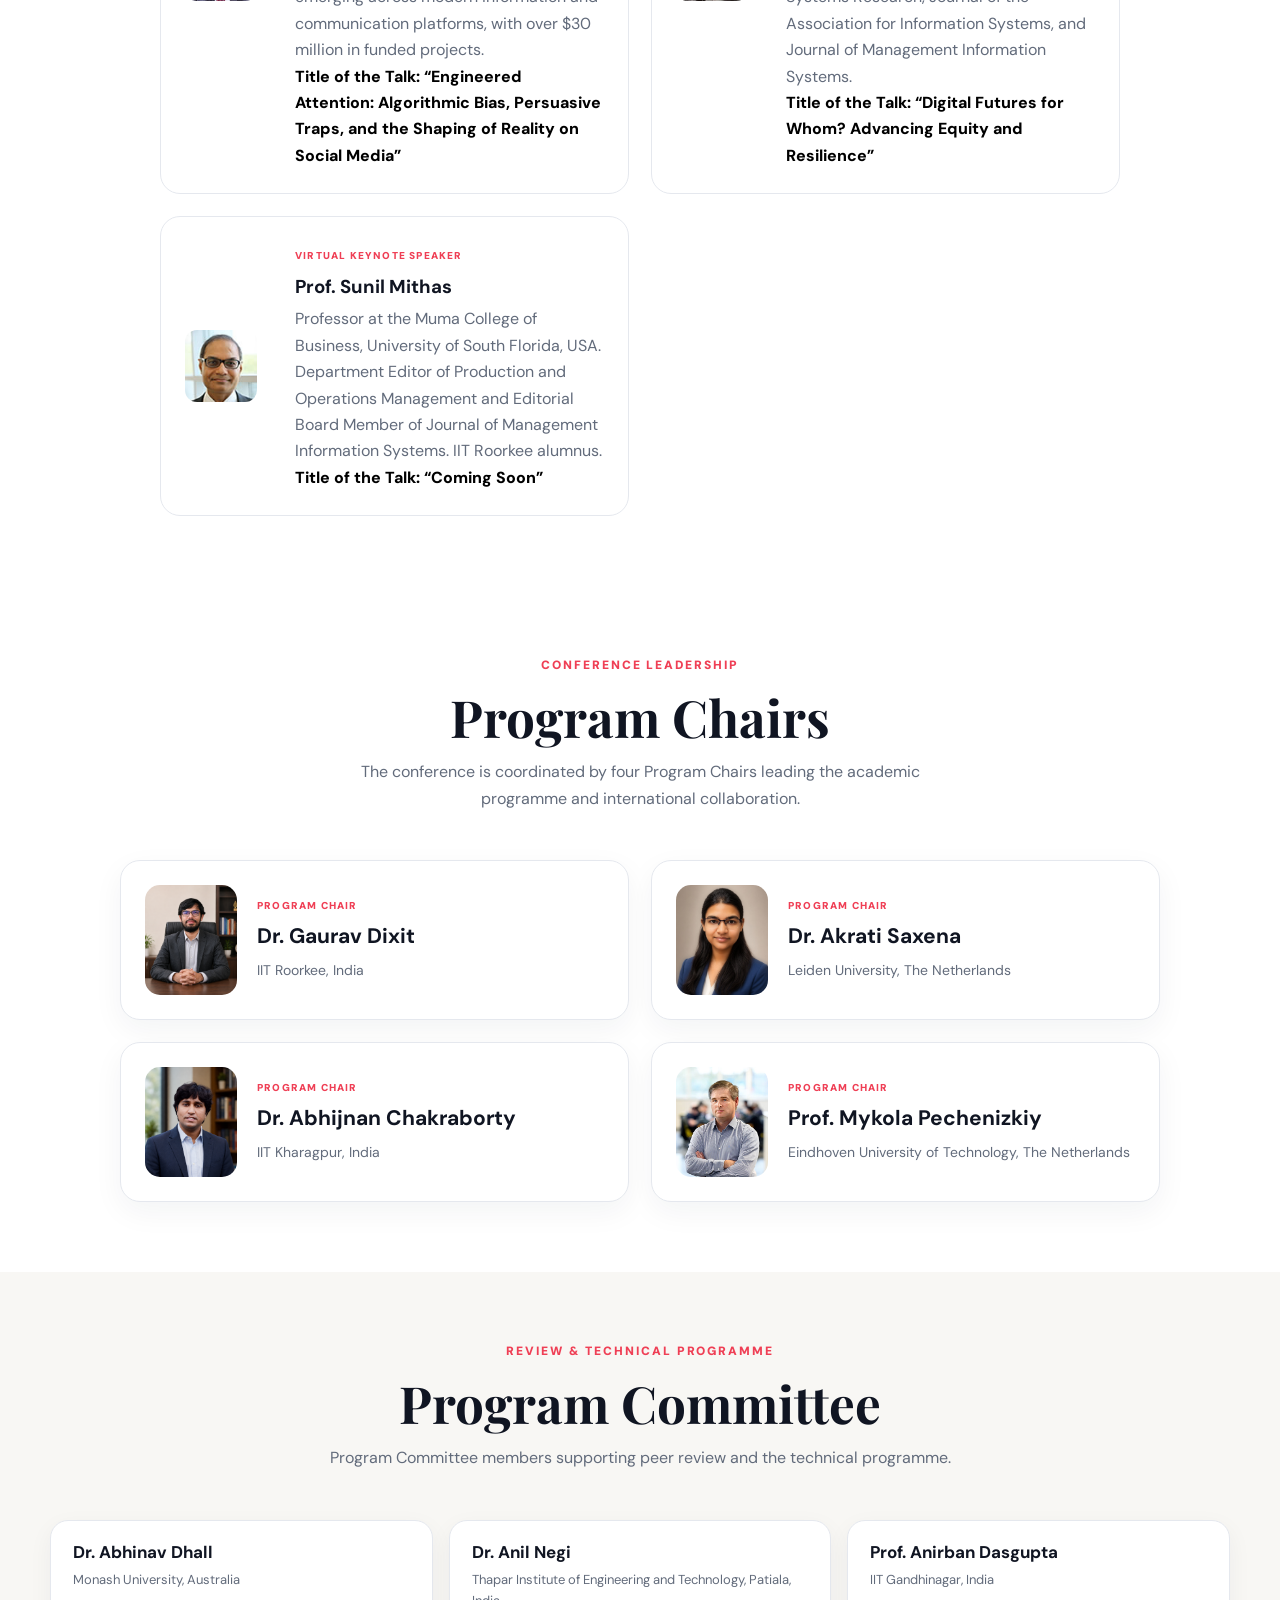
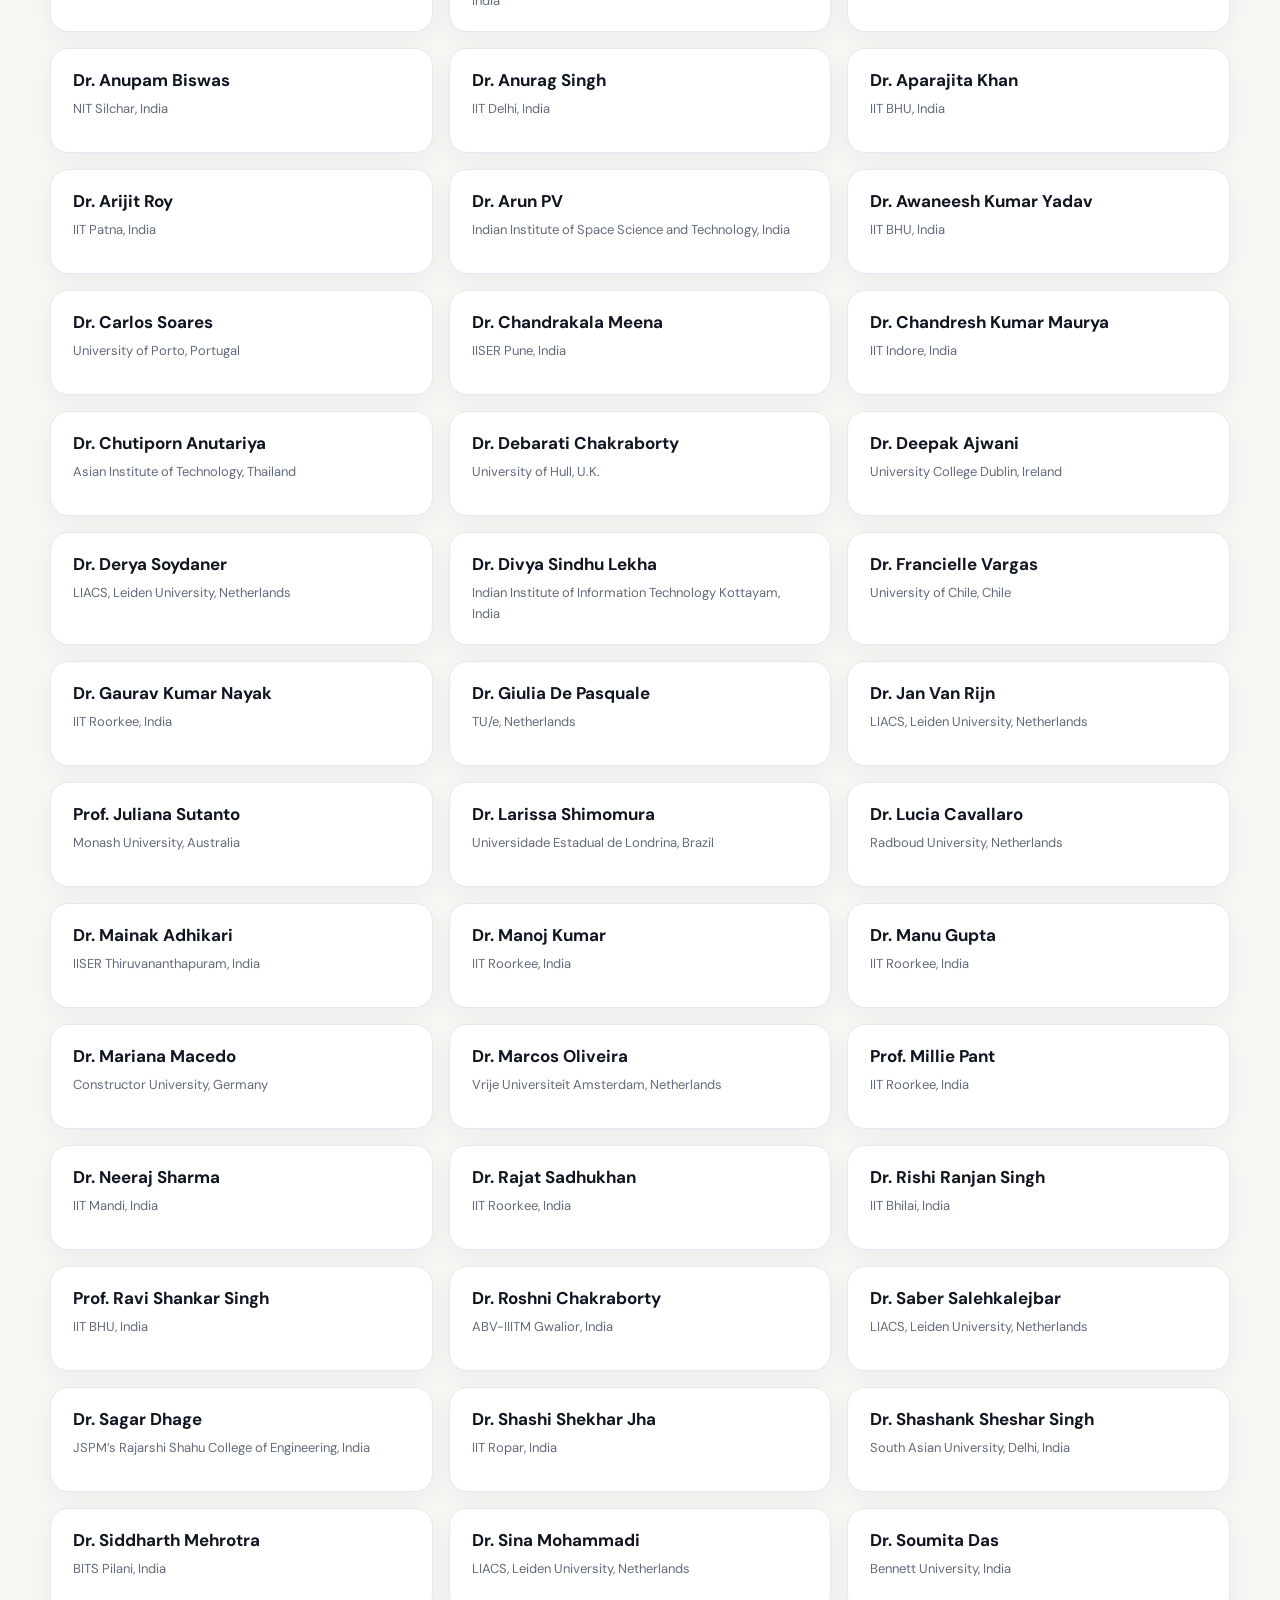
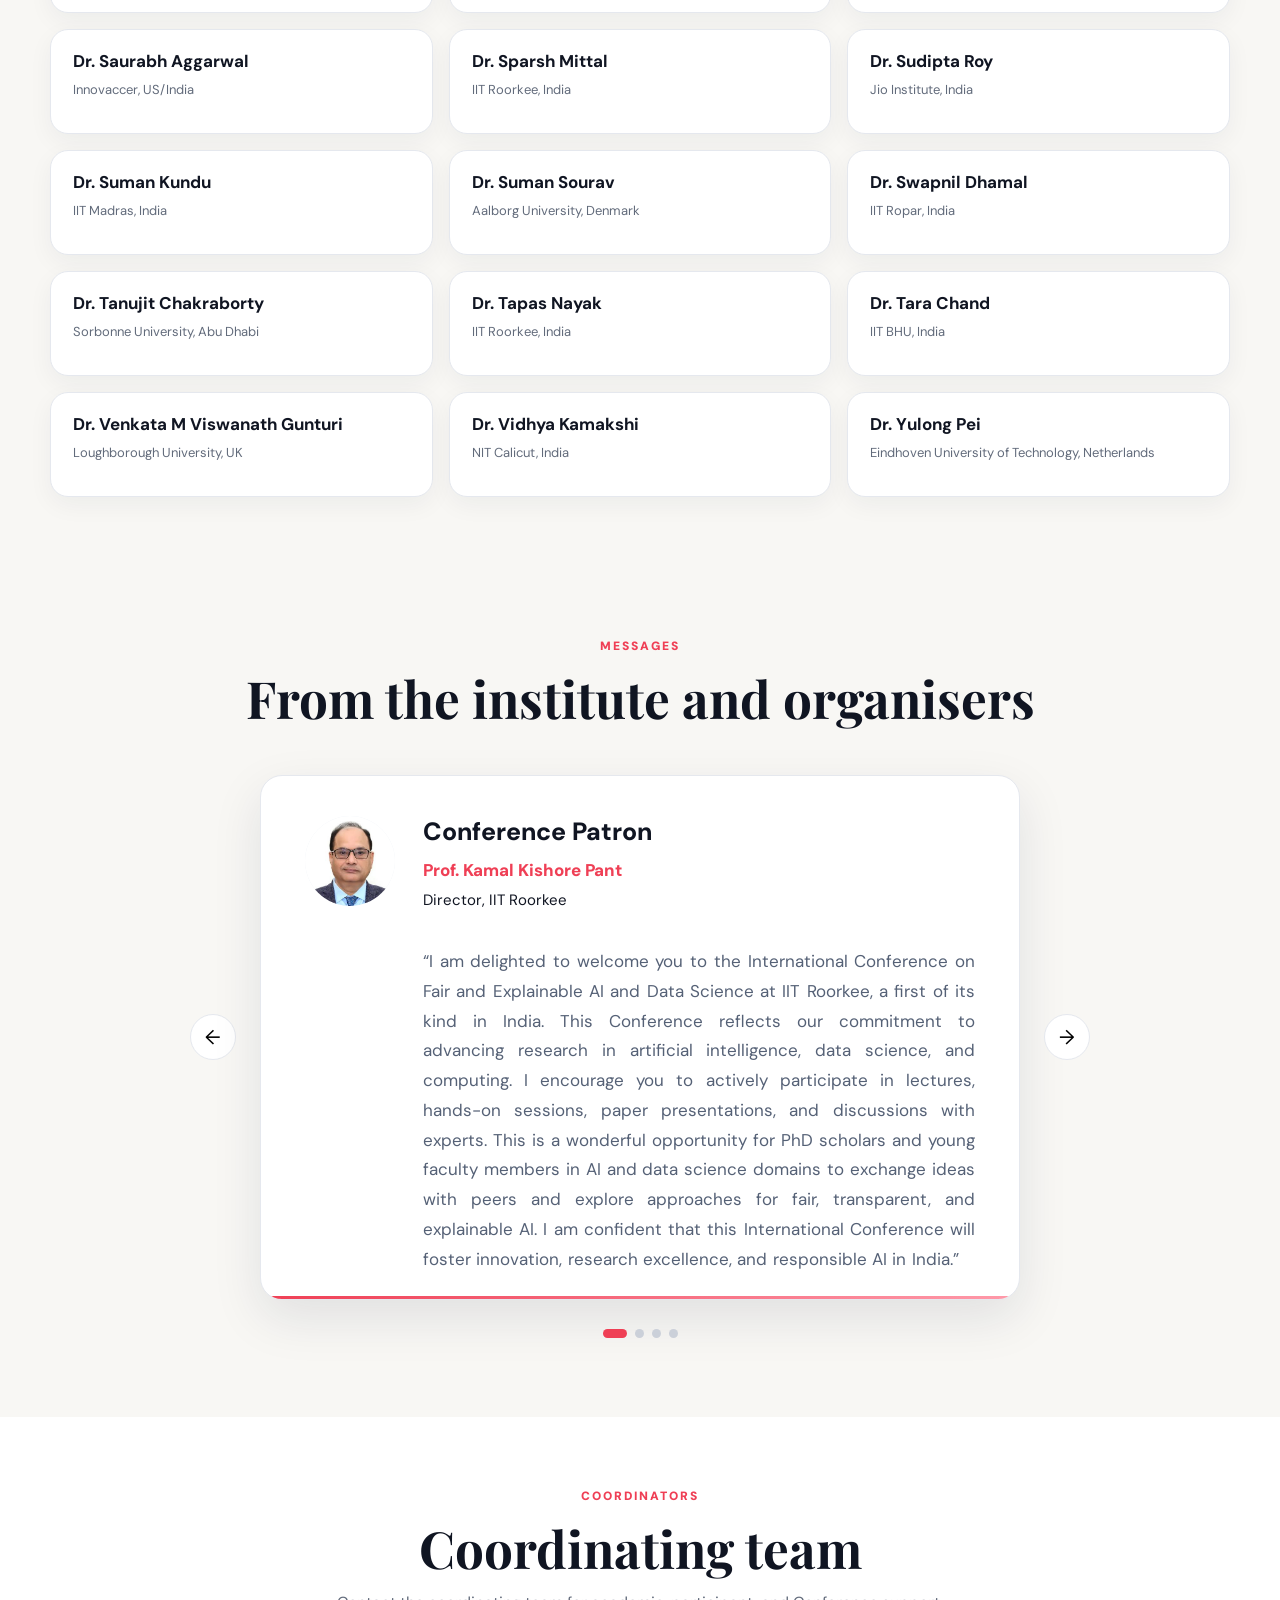
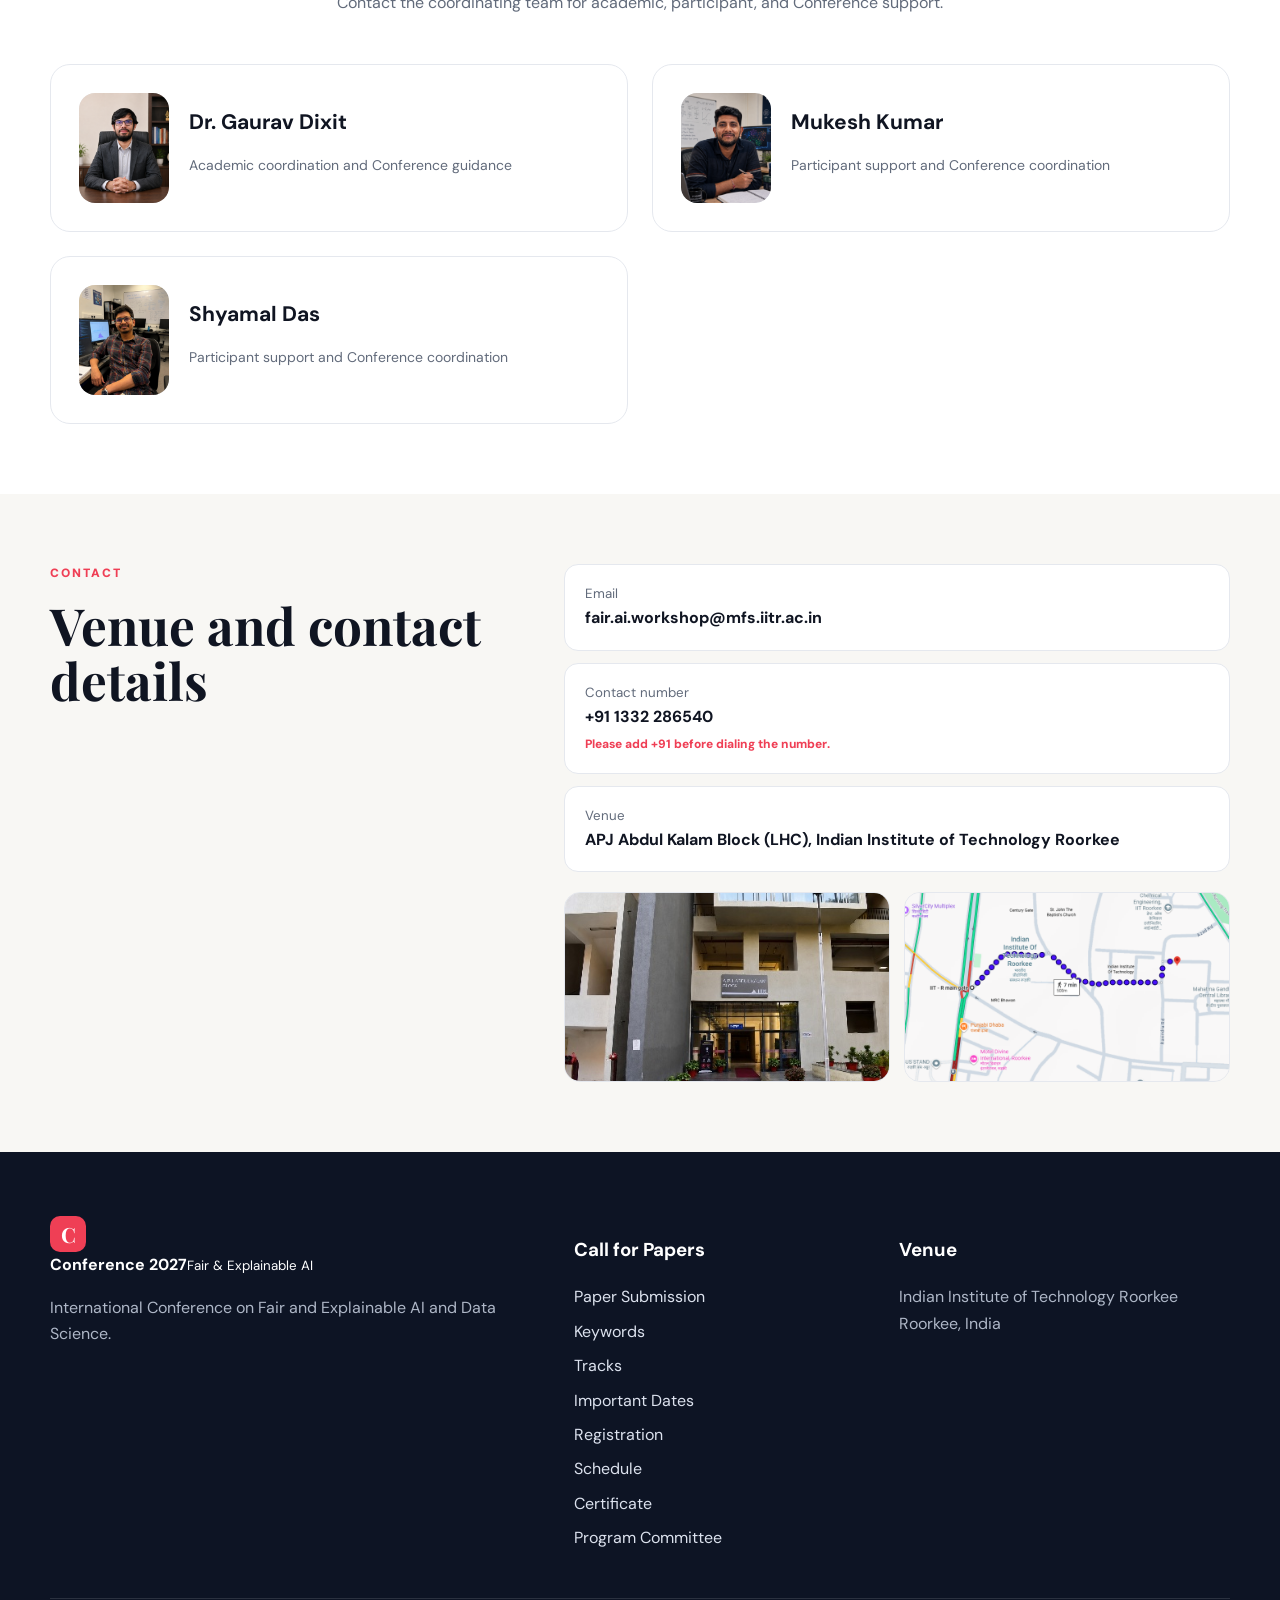
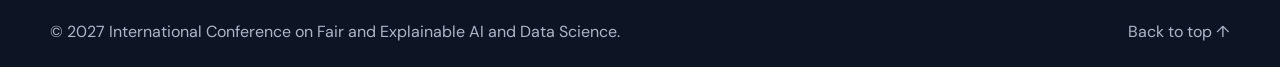
==== commit d668eb9c: "Refactor keynote section in about.html" ====
--- a/about.html
+++ b/about.html
@@ -524,57 +524,70 @@
       </div>
     </section>
 
-    <section class="section" id="keynotes">
-      <div class="container">
-        <div class="section-heading centered">
-          <p class="eyebrow">Invited Programme</p>
-          <h2>Keynote Speakers</h2>
-          <!--<p>Keynote speaker details will be updated here after confirmation.</p>-->
-        </div>
-        <div class="keynote-grid">
-          <article class="keynote-card">
-  <img class="keynote-photo" src="assets/ppt/Nitin_Agarwal.jpg" alt="Prof. Nitin Agarwal">
-  <div>
-    <span>Keynote Speaker</span>
-    <h3>Prof. Nitin Agarwal</h3>
-    <p>Jerry L. Maulden-Entergy Endowed Chair and Donaghey Distinguished Professor of Information Science at University of Arkansas at Little Rock, USA. He is the Founder of COSMOS. His research focuses on digital and cyber social behaviors emerging across modern information and communication platforms, with over $30 million in funded projects.</p>
- <p class="keynote-talk-title">
-  <strong>
-    Title of the Talk:
-    “Engineered Attention: Algorithmic Bias, Persuasive Traps,
-    and the Shaping of Reality on Social Media”
-  </strong>
-</p>
+   <section class="section" id="keynotes">
+  <div class="container">
+    <div class="section-heading centered">
+      <p class="eyebrow">Invited Programme</p>
+      <h2>Keynote Speakers</h2>
+    </div>
+
+    <div class="keynote-grid">
+
+      <!-- Prof. Nitin Agarwal -->
+      <article class="keynote-card">
+        <img class="keynote-photo"
+             src="assets/ppt/Nitin_Agarwal.jpg"
+             alt="Prof. Nitin Agarwal">
+        <div>
+          <span>Keynote Speaker</span>
+          <h3>Prof. Nitin Agarwal</h3>
+          <p>Jerry L. Maulden-Entergy Endowed Chair and Donaghey Distinguished Professor of Information Science at University of Arkansas at Little Rock, USA. He is the Founder of COSMOS. His research focuses on digital and cyber social behaviors emerging across modern information and communication platforms, with over $30 million in funded projects.</p>
+          <p class="keynote-talk-title">
+            <strong>
+              Title of the Talk:
+              “Engineered Attention: Algorithmic Bias, Persuasive Traps,
+              and the Shaping of Reality on Social Media”
+            </strong>
+          </p>
+        </div>
+      </article>
+
+      <!-- Prof. Juliana Sutanto -->
+      <article class="keynote-card">
+        <img class="keynote-photo juliana-photo"
+             src="assets/ppt/JSutanto.jpg"
+             alt="Prof. Juliana Sutanto">
+        <div>
+          <span>Keynote Speaker</span>
+          <h3>Prof. Juliana Sutanto</h3>
+          <p>Leading Professor of Information Systems and Associate Dean (International) for the Faculty of Information Technology at Monash University. Her research has been published in leading information systems journals, MIS Quarterly, Information Systems Research, Journal of the Association for Information Systems, and Journal of Management Information Systems.</p>
+          <p class="keynote-talk-title">
+            <strong>
+              Title of the Talk:
+              “Digital Futures for Whom? Advancing Equity and Resilience”
+            </strong>
+          </p>
+        </div>
+      </article>
+
+      <!-- Prof. Sunil Mithas -->
+      <article class="keynote-card">
+        <img class="keynote-photo Sunil-photo"
+             src="assets/speakers/Porf. Sunil.jpg"
+             alt="Prof. Sunil Mithas">
+        <div>
+          <span>Virtual Keynote Speaker</span>
+          <h3>Prof. Sunil Mithas</h3>
+          <p>Professor at the Muma College of Business, University of South Florida, USA. Department Editor of Production and Operations Management and Editorial Board Member of Journal of Management Information Systems. IIT Roorkee alumnus.</p>
+          <p class="keynote-talk-title">
+            <strong>Title of the Talk: “Coming Soon”</strong>
+          </p>
+        </div>
+      </article>
+
+    </div>
   </div>
-</article>
-          <article class="keynote-card">
-  <img class="keynote-photo juliana-photo" src="assets/ppt/JSutanto.jpg" alt="Prof. Juliana Sutanto">
-  <div>
-    <span>Keynote Speaker</span>
-    <h3>Prof. Juliana Sutanto</h3>
-    <p>Leading Professor of Information Systems and Associate Dean (International) for the Faculty of Information Technology at Monash University. Her research has been published in leading information systems journals, MIS Quarterly, Information Systems Research, Journal of the Association for Information Systems, and Journal of Management Information Systems.</p>
-   <p class="keynote-talk-title">
-  <strong>
-    Title of the Talk:
-    “Digital Futures for Whom? Advancing Equity and Resilience”
-  </strong>
-</p> 
-  </div>
-
-  </div>
-</article>
-<article class="keynote-card">
-<img class="keynote-photo Sunil-photo" src="assets/speakers/Porf. Sunil.jpg" alt="Prof. Sunil Mithas">
-<div>
-<span>Virtual Keynote Speaker</span>
-<h3>Prof. Sunil Mithas</h3>
-<p>Professor at the Muma College of Business, University of South Florida, USA. Department Editor of Production and Operations Management and Editorial Board Member of Journal of Management Information Systems. IIT Roorkee alumnus.</p>
-<p class="keynote-talk-title">
-<strong>
-    Title of the Talk:  “Comming Soon”
-</strong>
-</p> 
-</div>
+</section>
 
 </article>
         <!--  <article class="keynote-card"><div class="keynote-placeholder">KS</div><div><span>Keynote Speaker</span><h3>To be announced</h3><p>Speaker and affiliation will be updated after confirmation.</p></div></article>-->
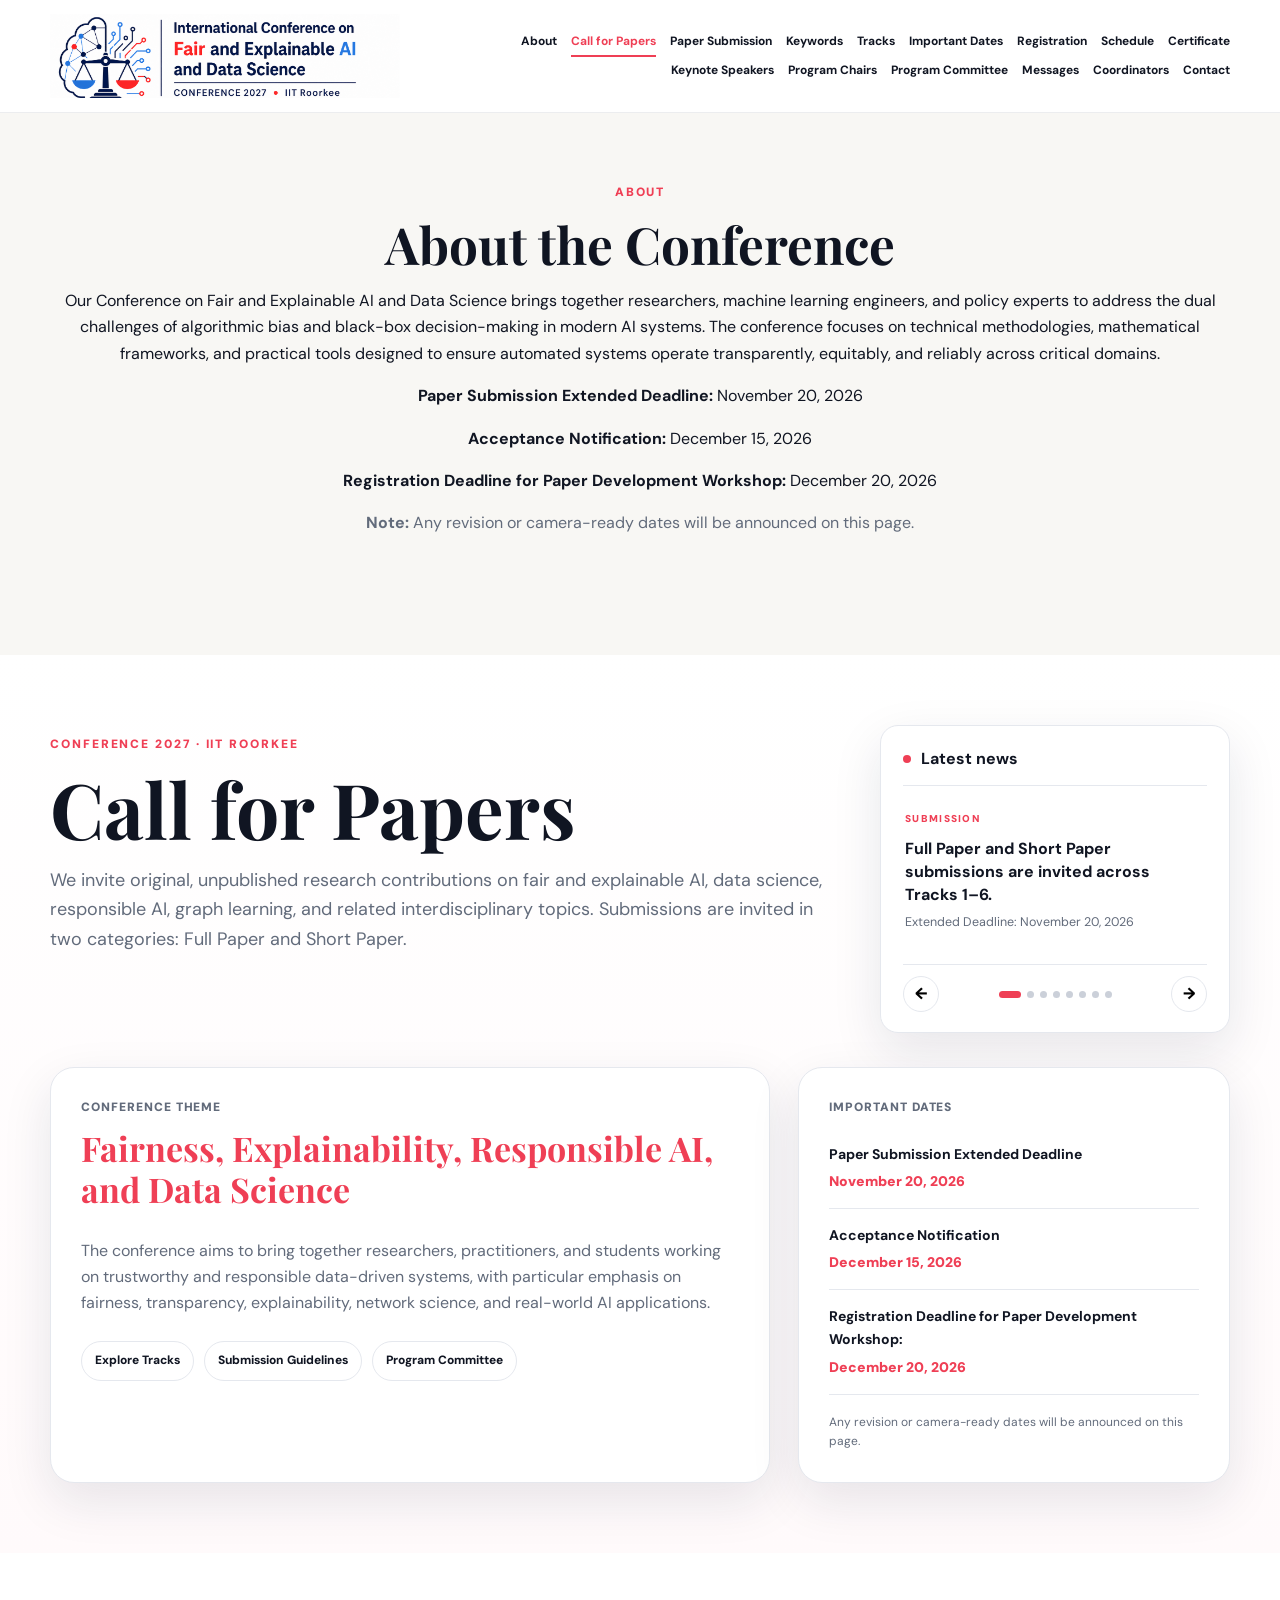
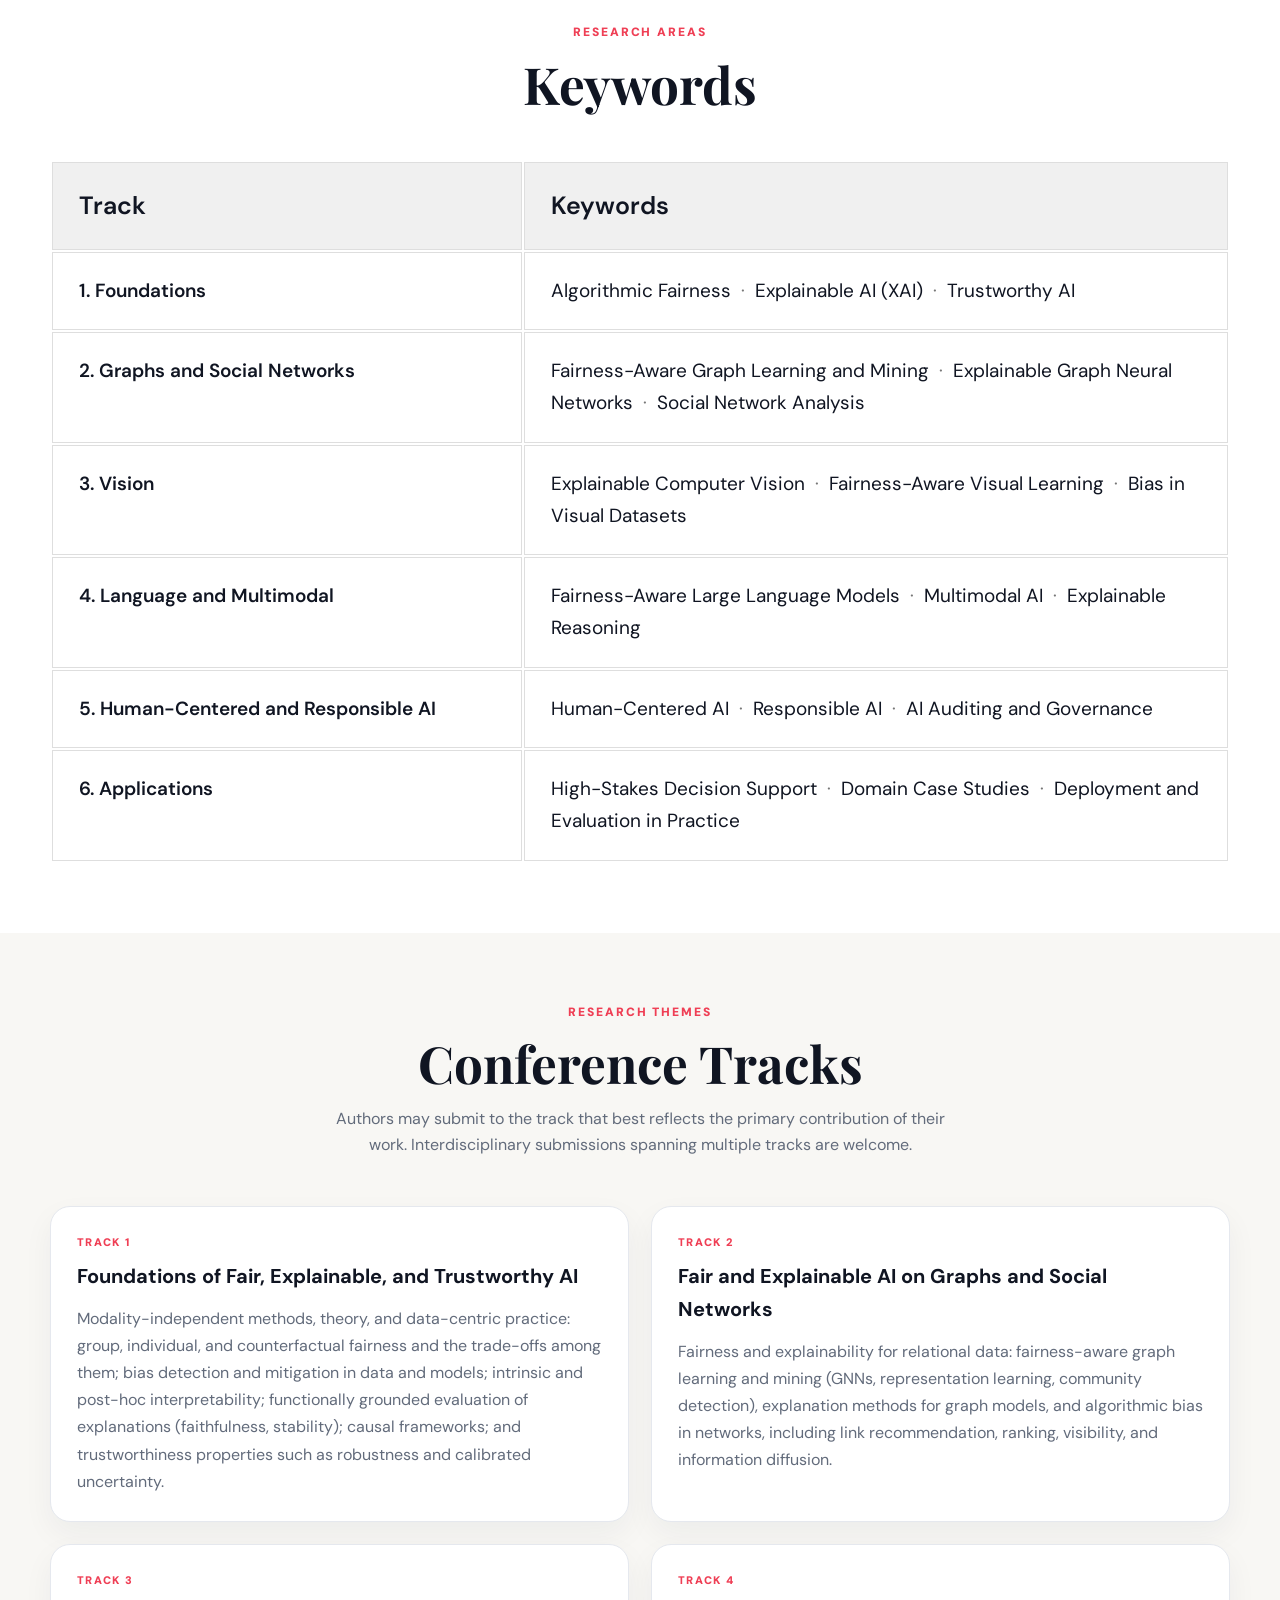
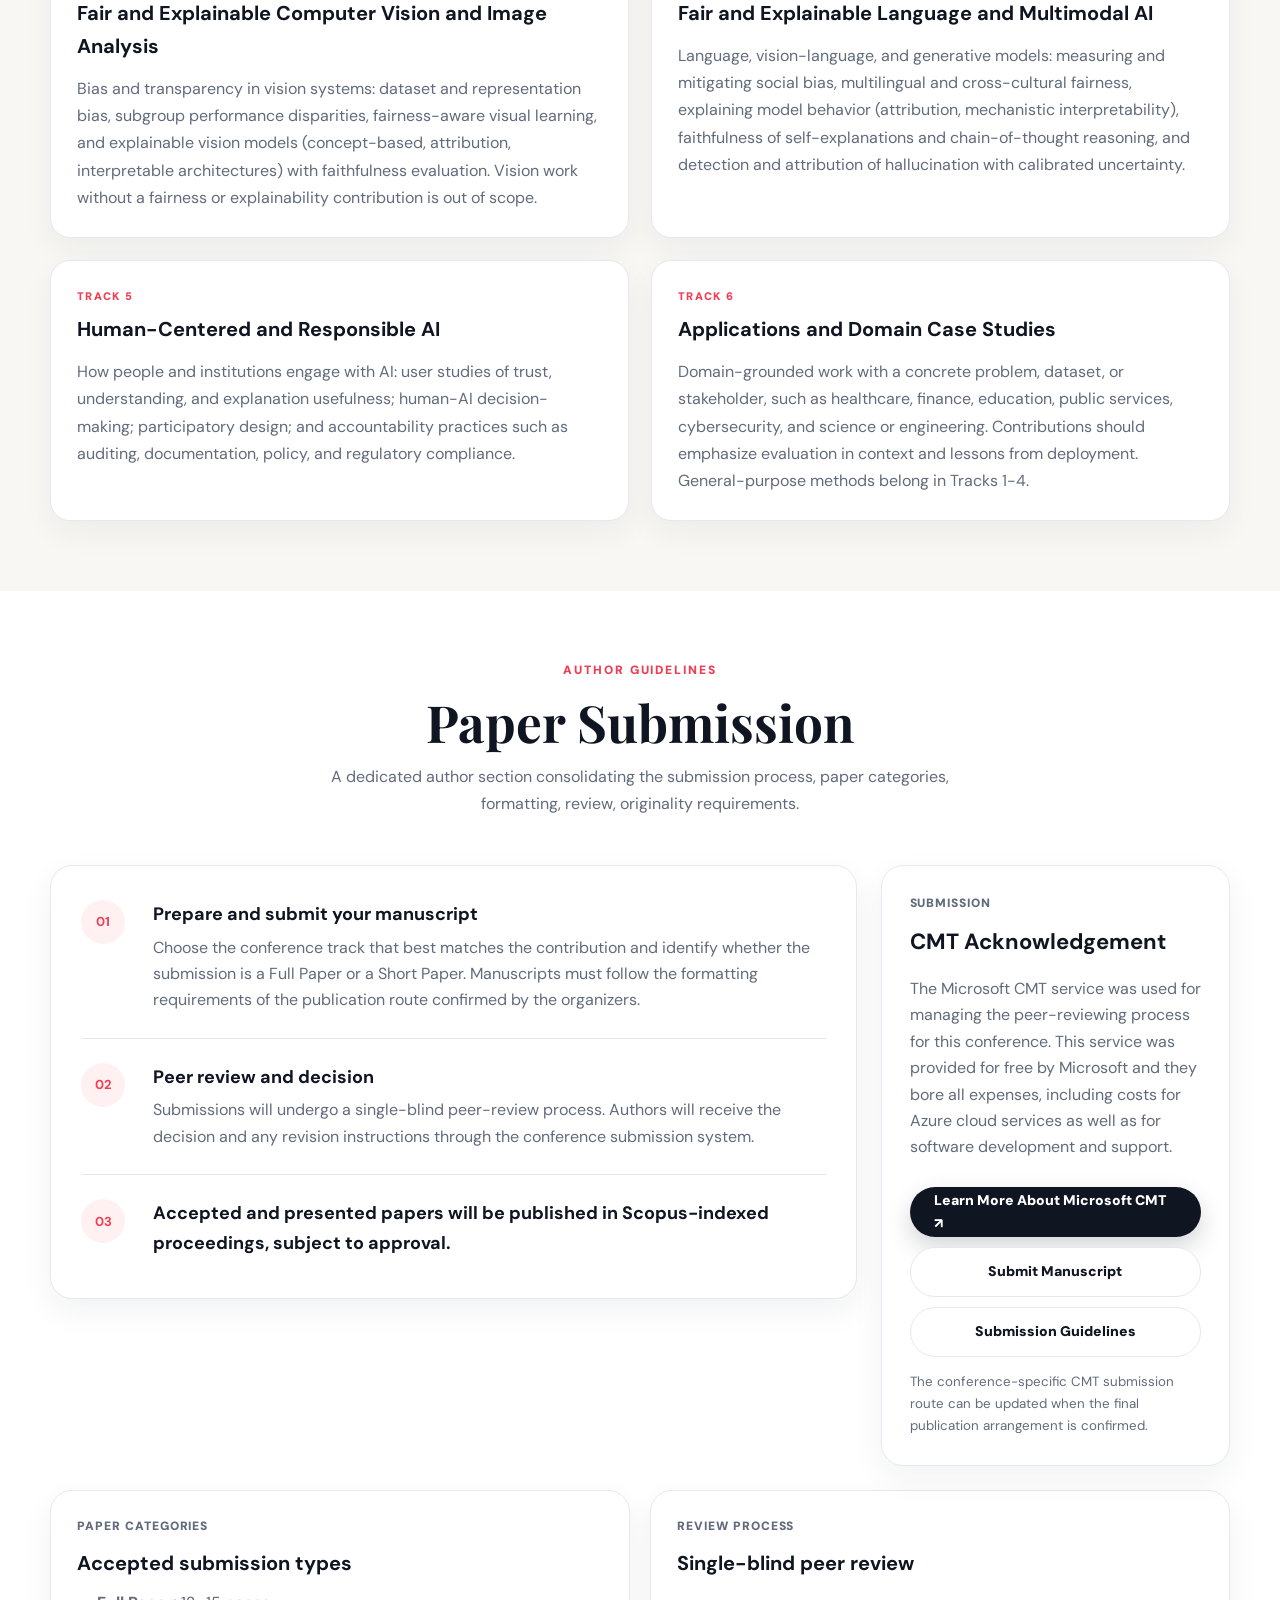
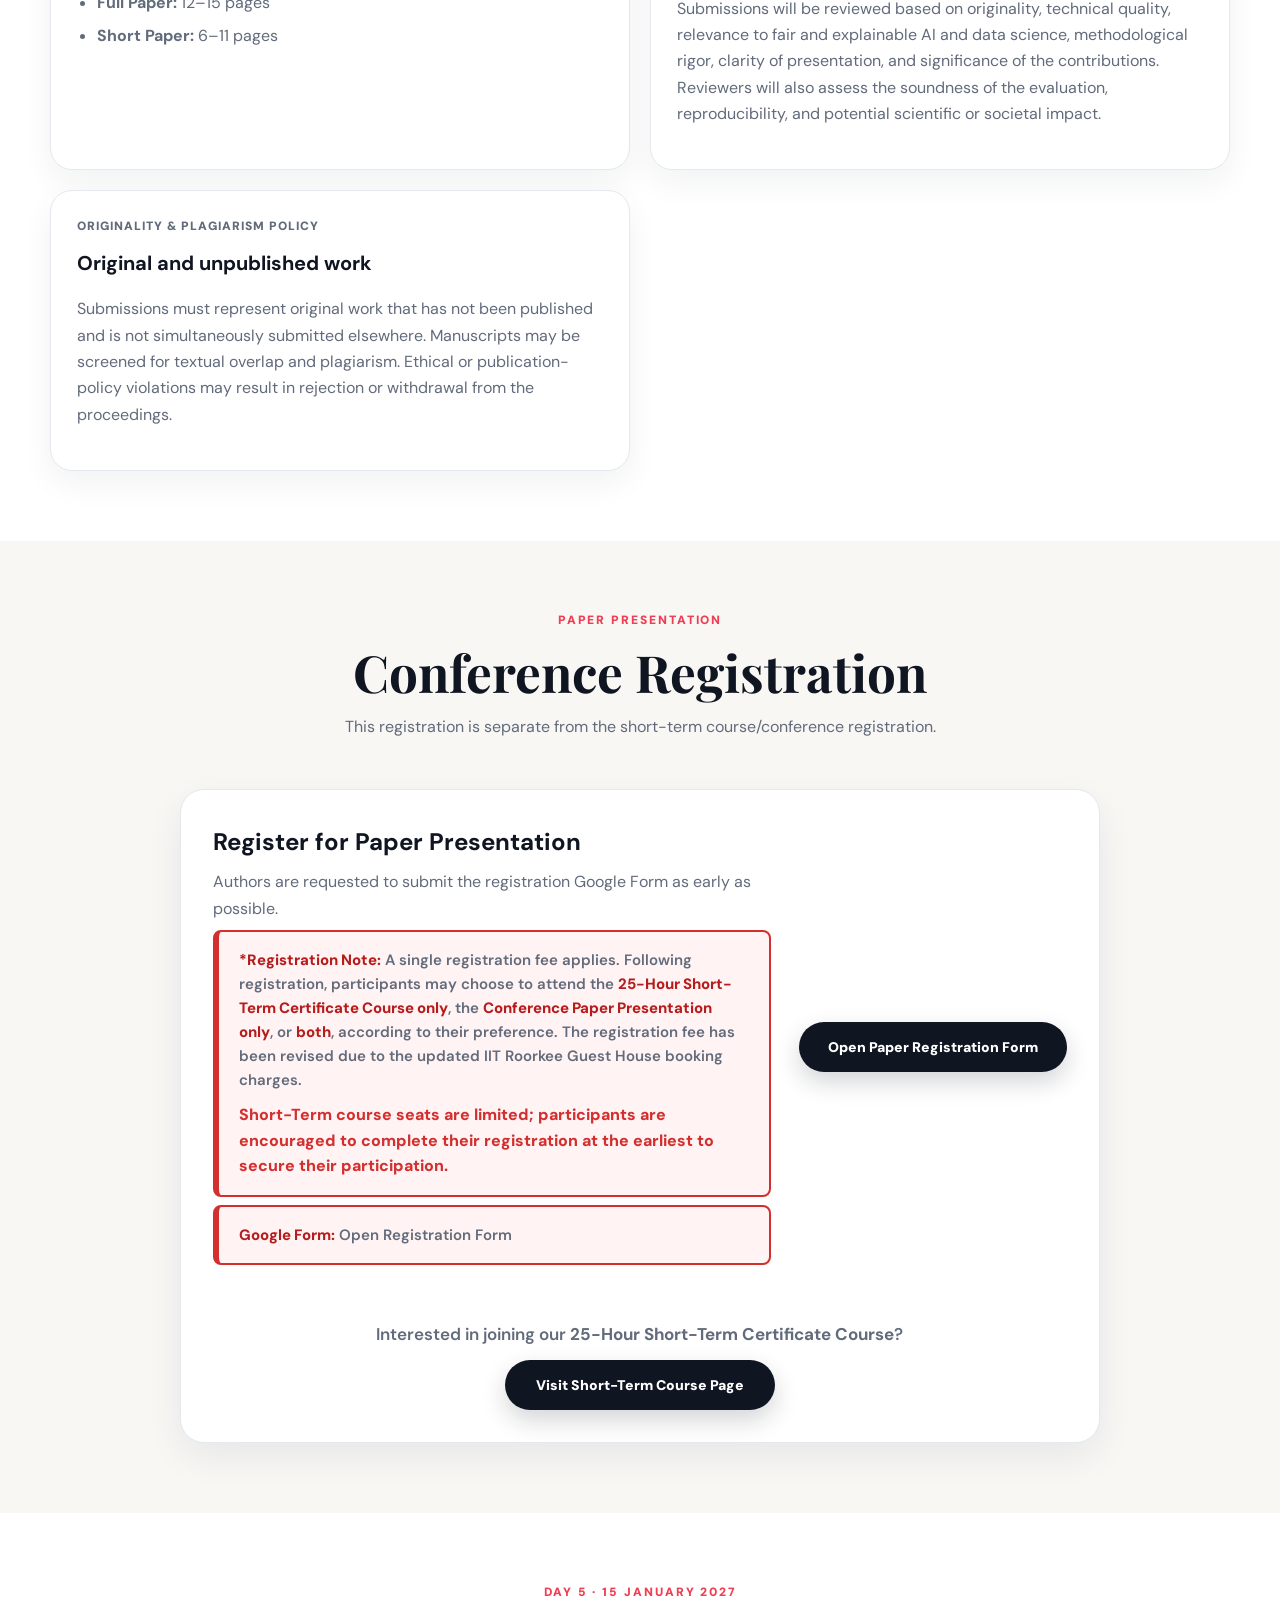
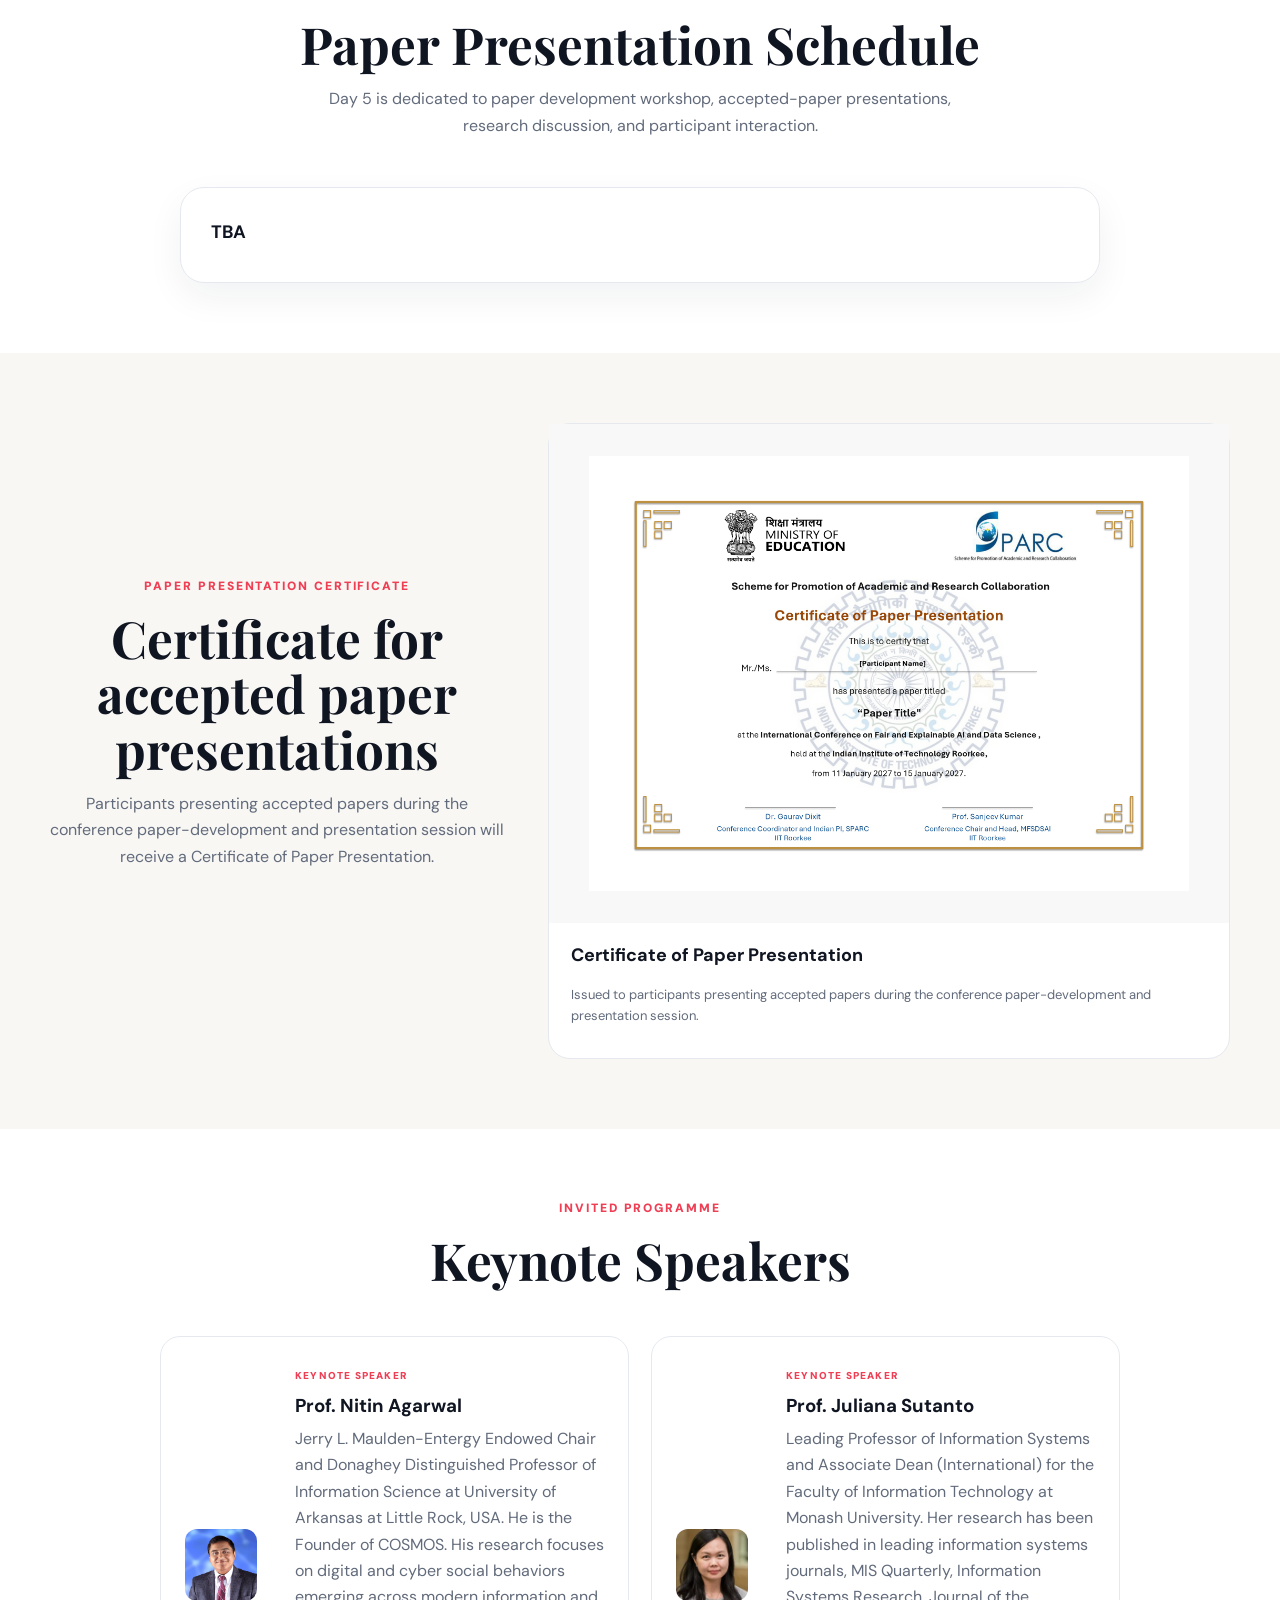
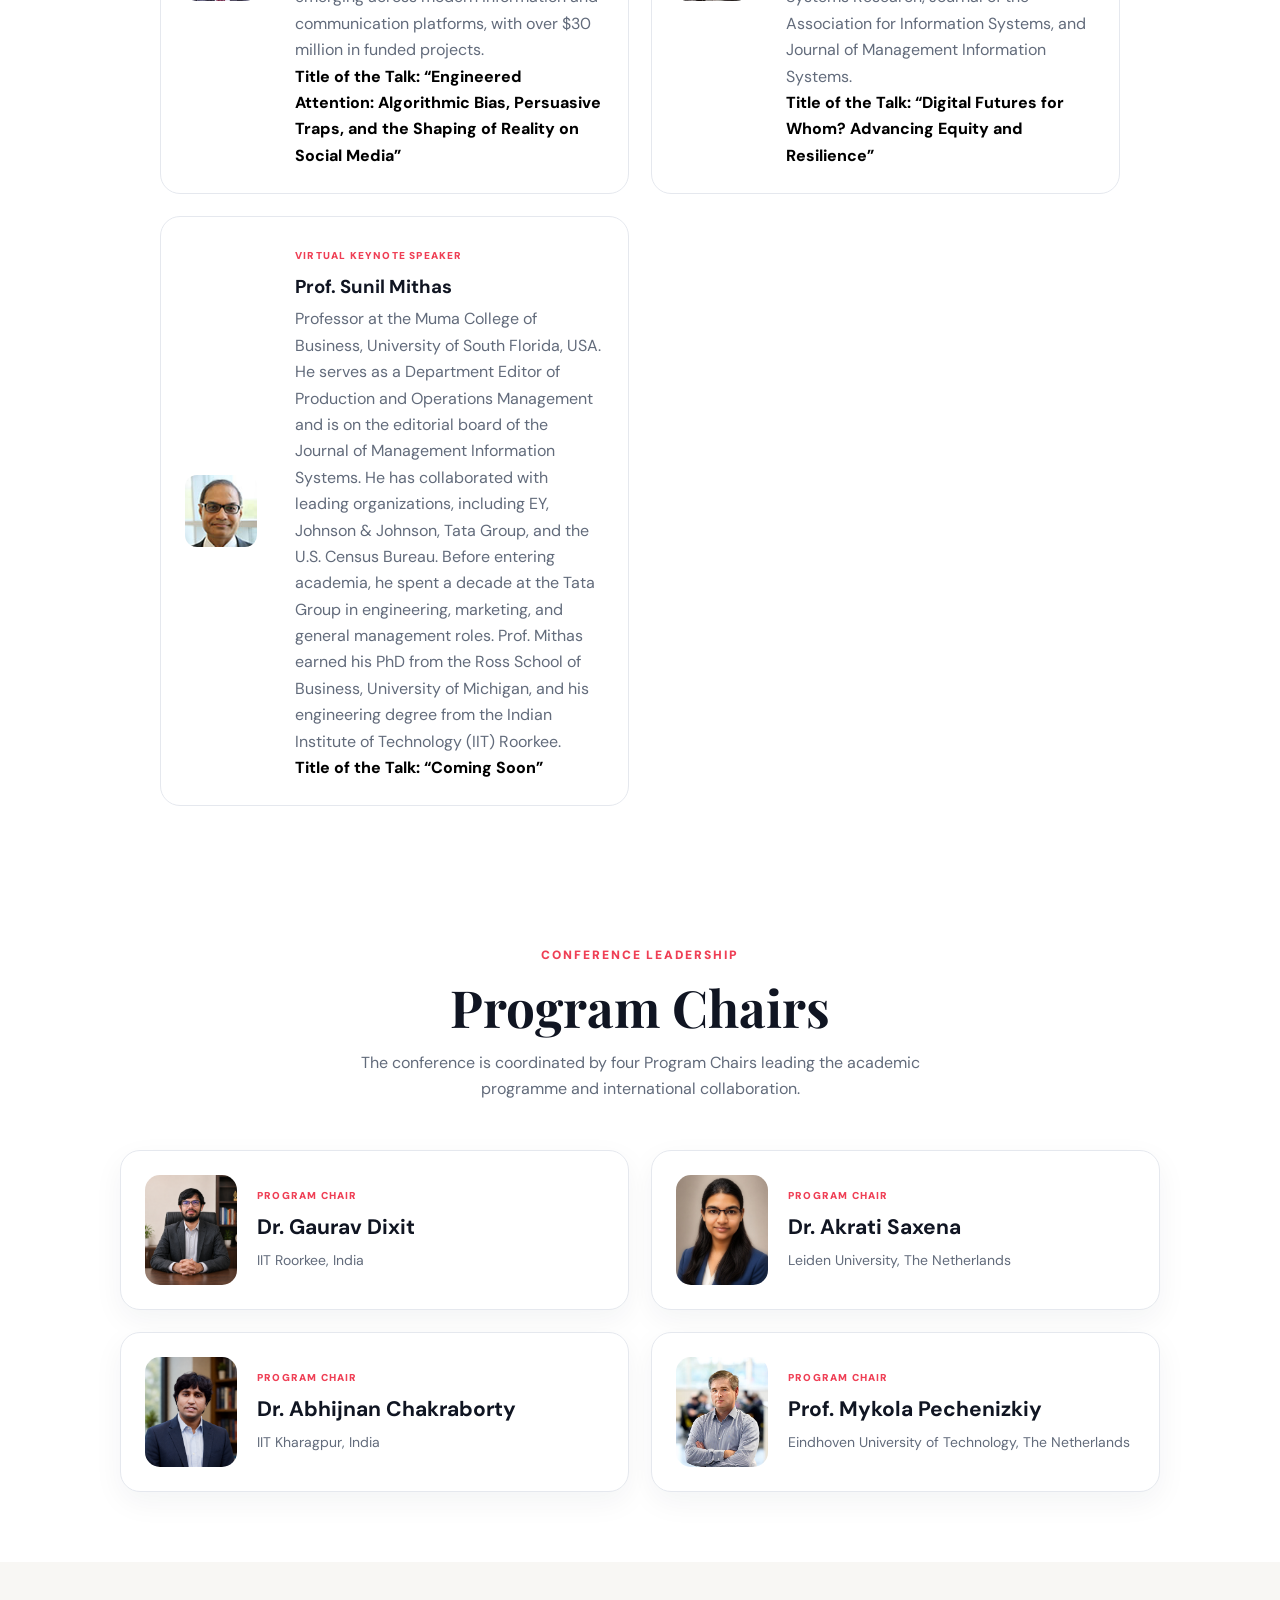
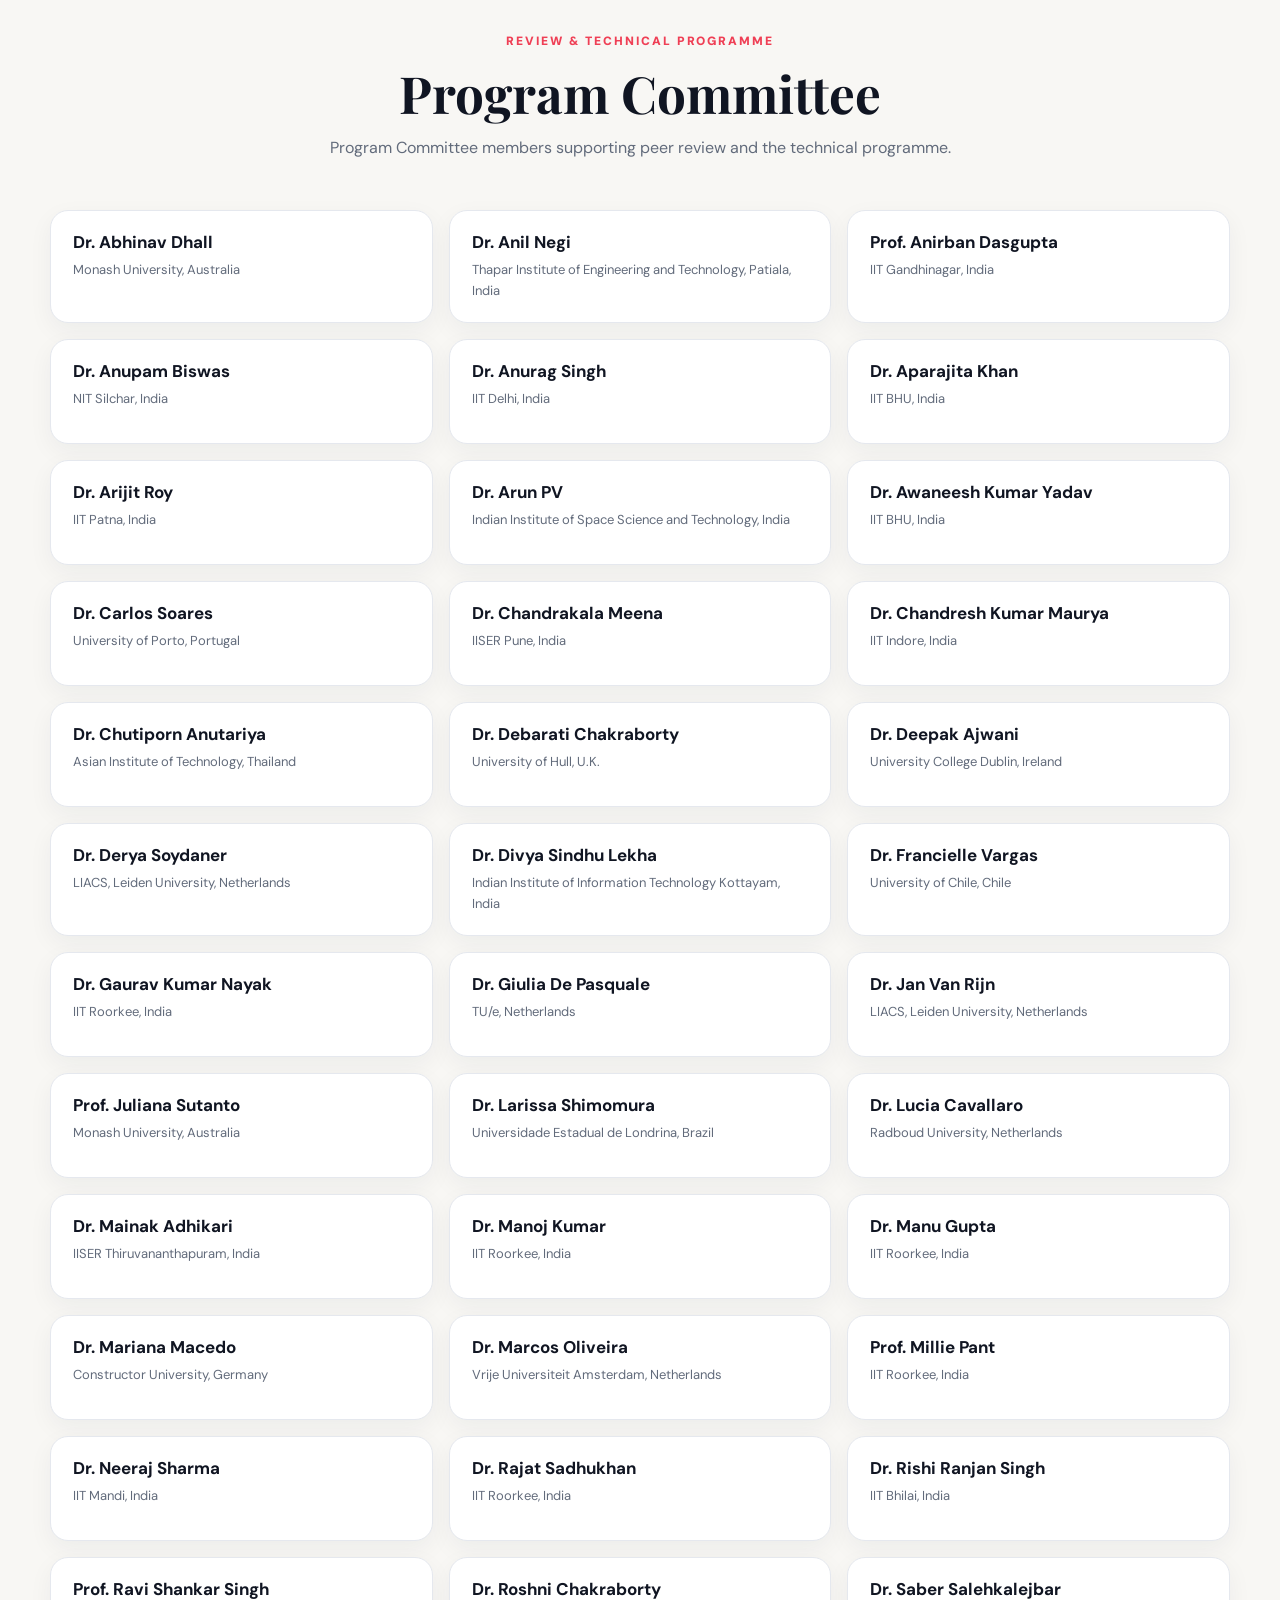
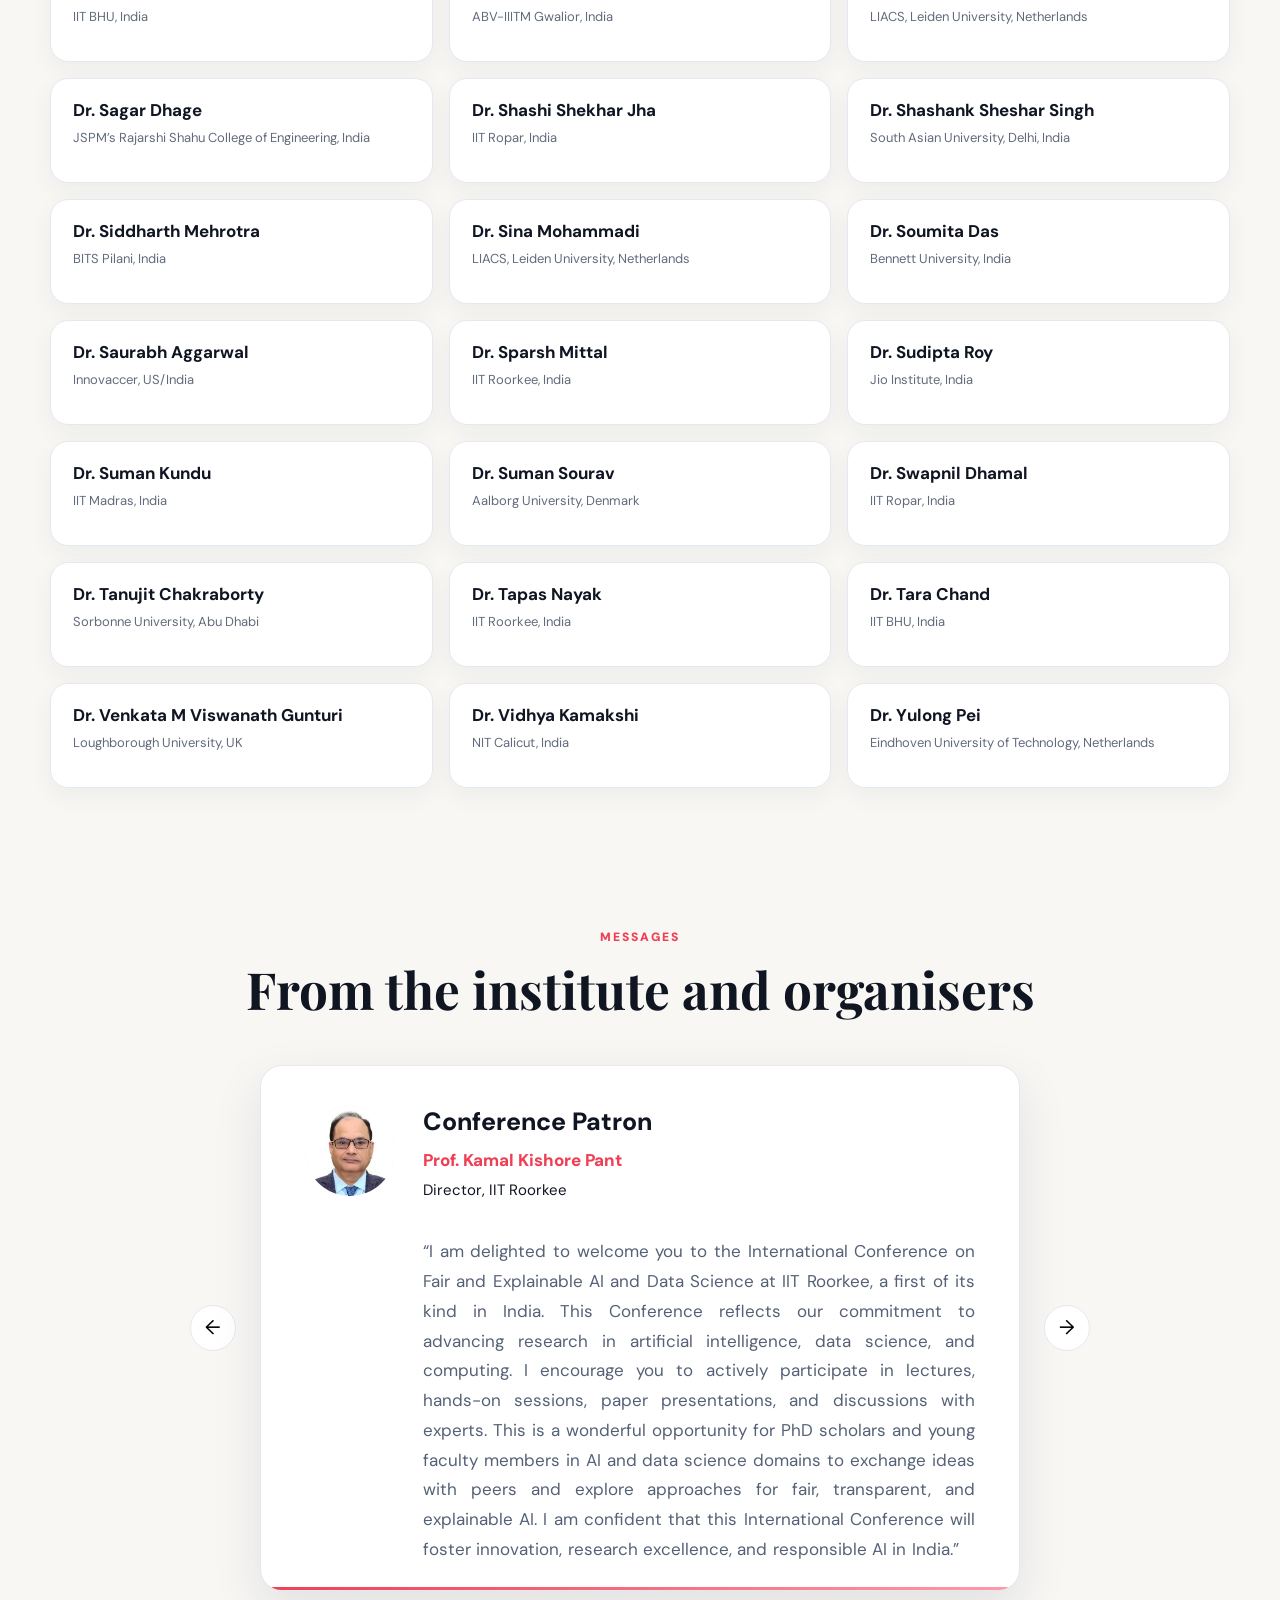
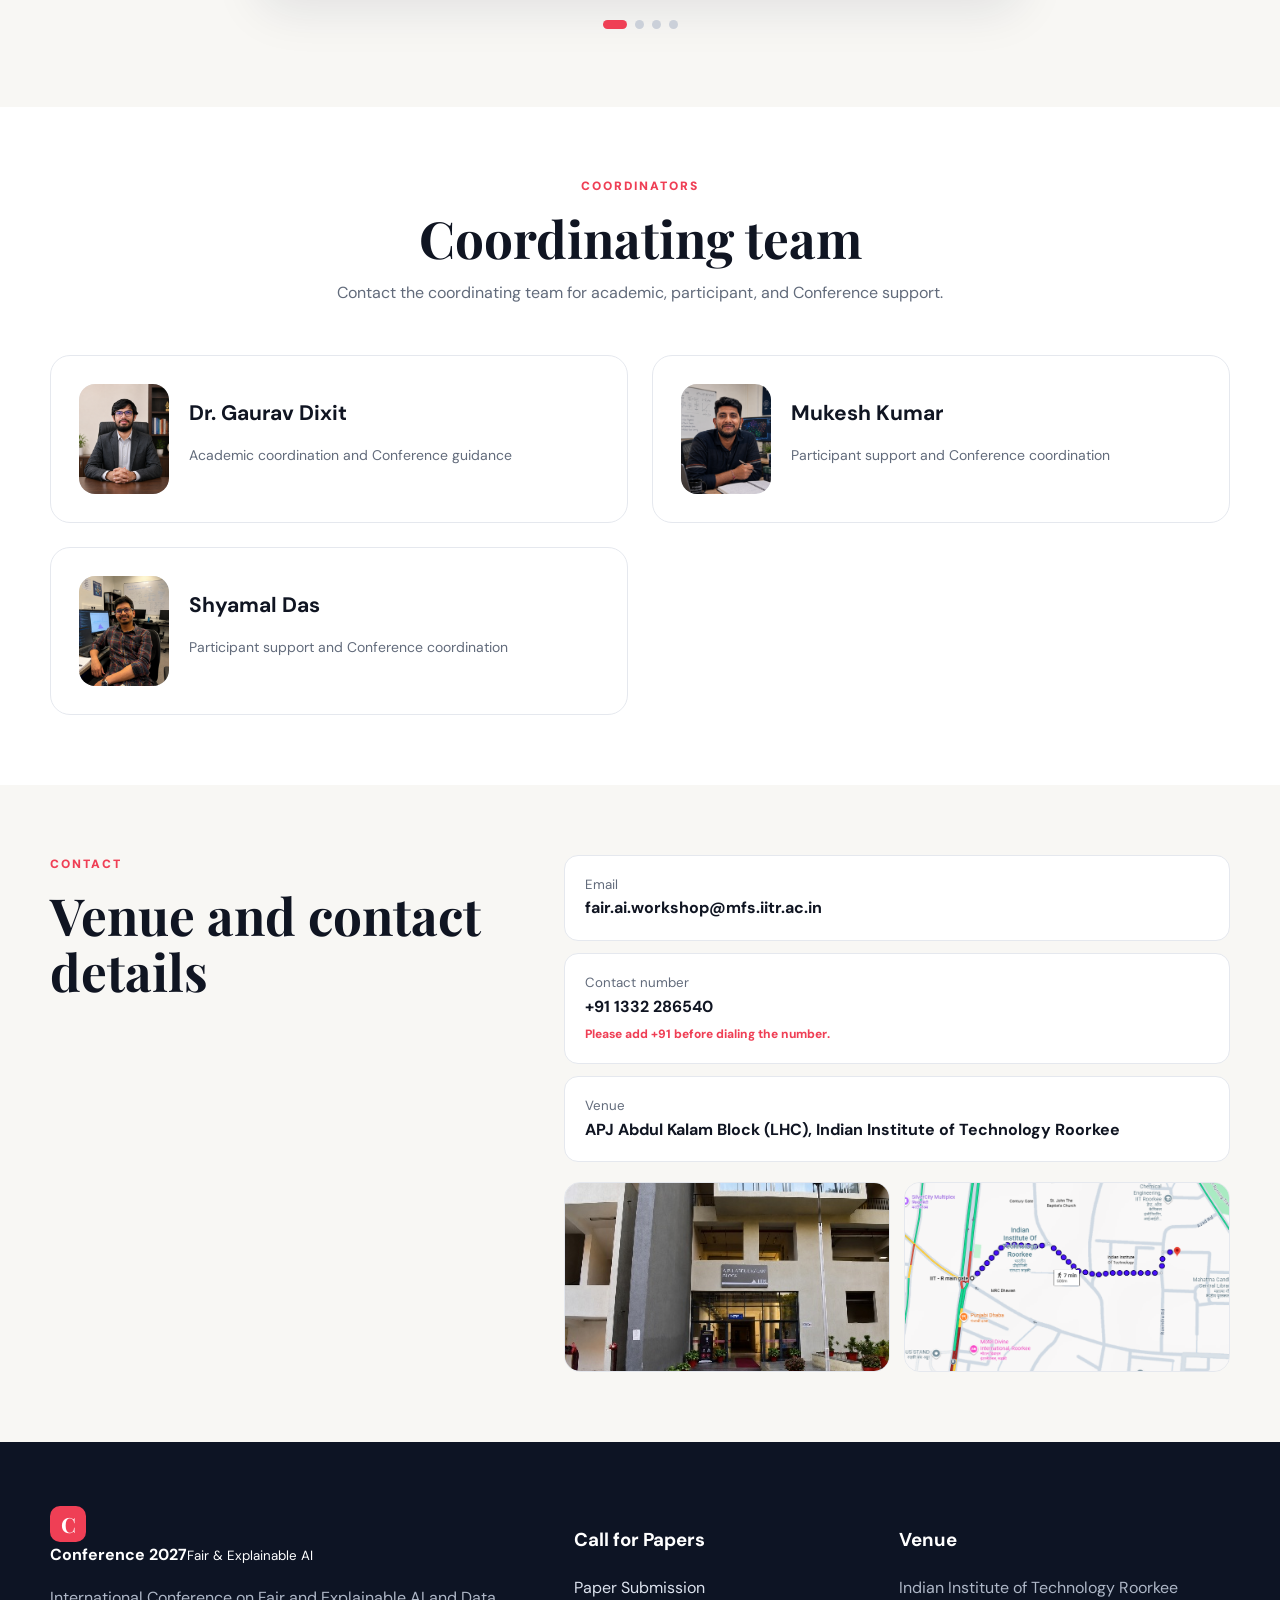
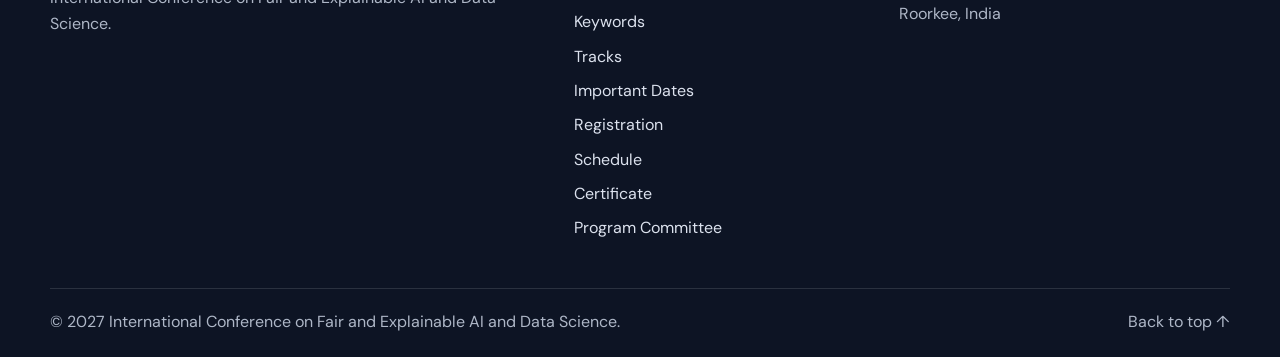
==== commit 95a60f52: "Revise Prof. Sunil Mithas biography in about.html Updated the biography of Prof. Sunil Mithas with a" ====
--- a/about.html
+++ b/about.html
@@ -578,7 +578,8 @@
         <div>
           <span>Virtual Keynote Speaker</span>
           <h3>Prof. Sunil Mithas</h3>
-          <p>Professor at the Muma College of Business, University of South Florida, USA. Department Editor of Production and Operations Management and Editorial Board Member of Journal of Management Information Systems. IIT Roorkee alumnus.</p>
+          <p>Professor at the Muma College of Business, University of South Florida, USA. He serves as a Department Editor of Production and Operations Management and is on the editorial board of the Journal of Management Information Systems. He has collaborated with leading organizations, including EY, Johnson & Johnson, Tata Group, and the U.S. Census Bureau. Before entering academia, he spent a decade at the Tata Group in engineering, marketing, and general management roles.
+Prof. Mithas earned his PhD from the Ross School of Business, University of Michigan, and his engineering degree from the Indian Institute of Technology (IIT) Roorkee.</p>
           <p class="keynote-talk-title">
             <strong>Title of the Talk: “Coming Soon”</strong>
           </p>
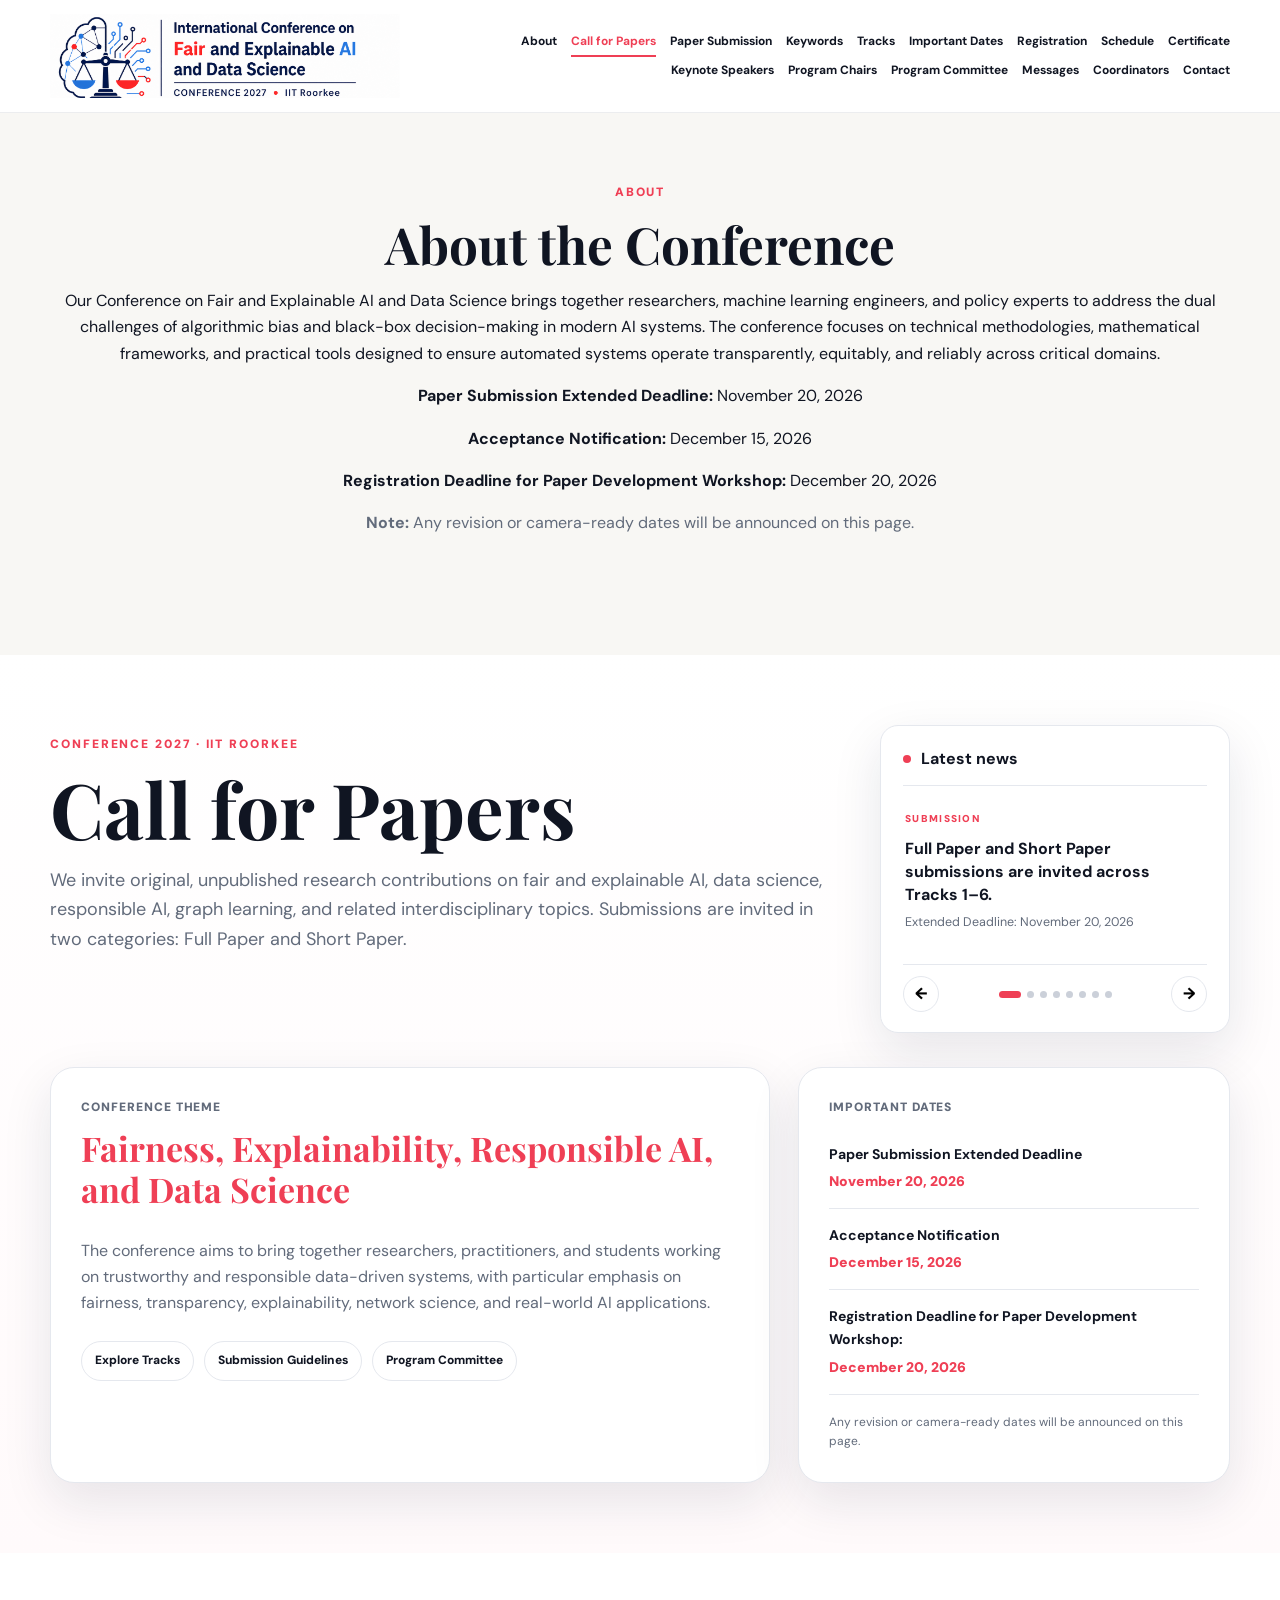
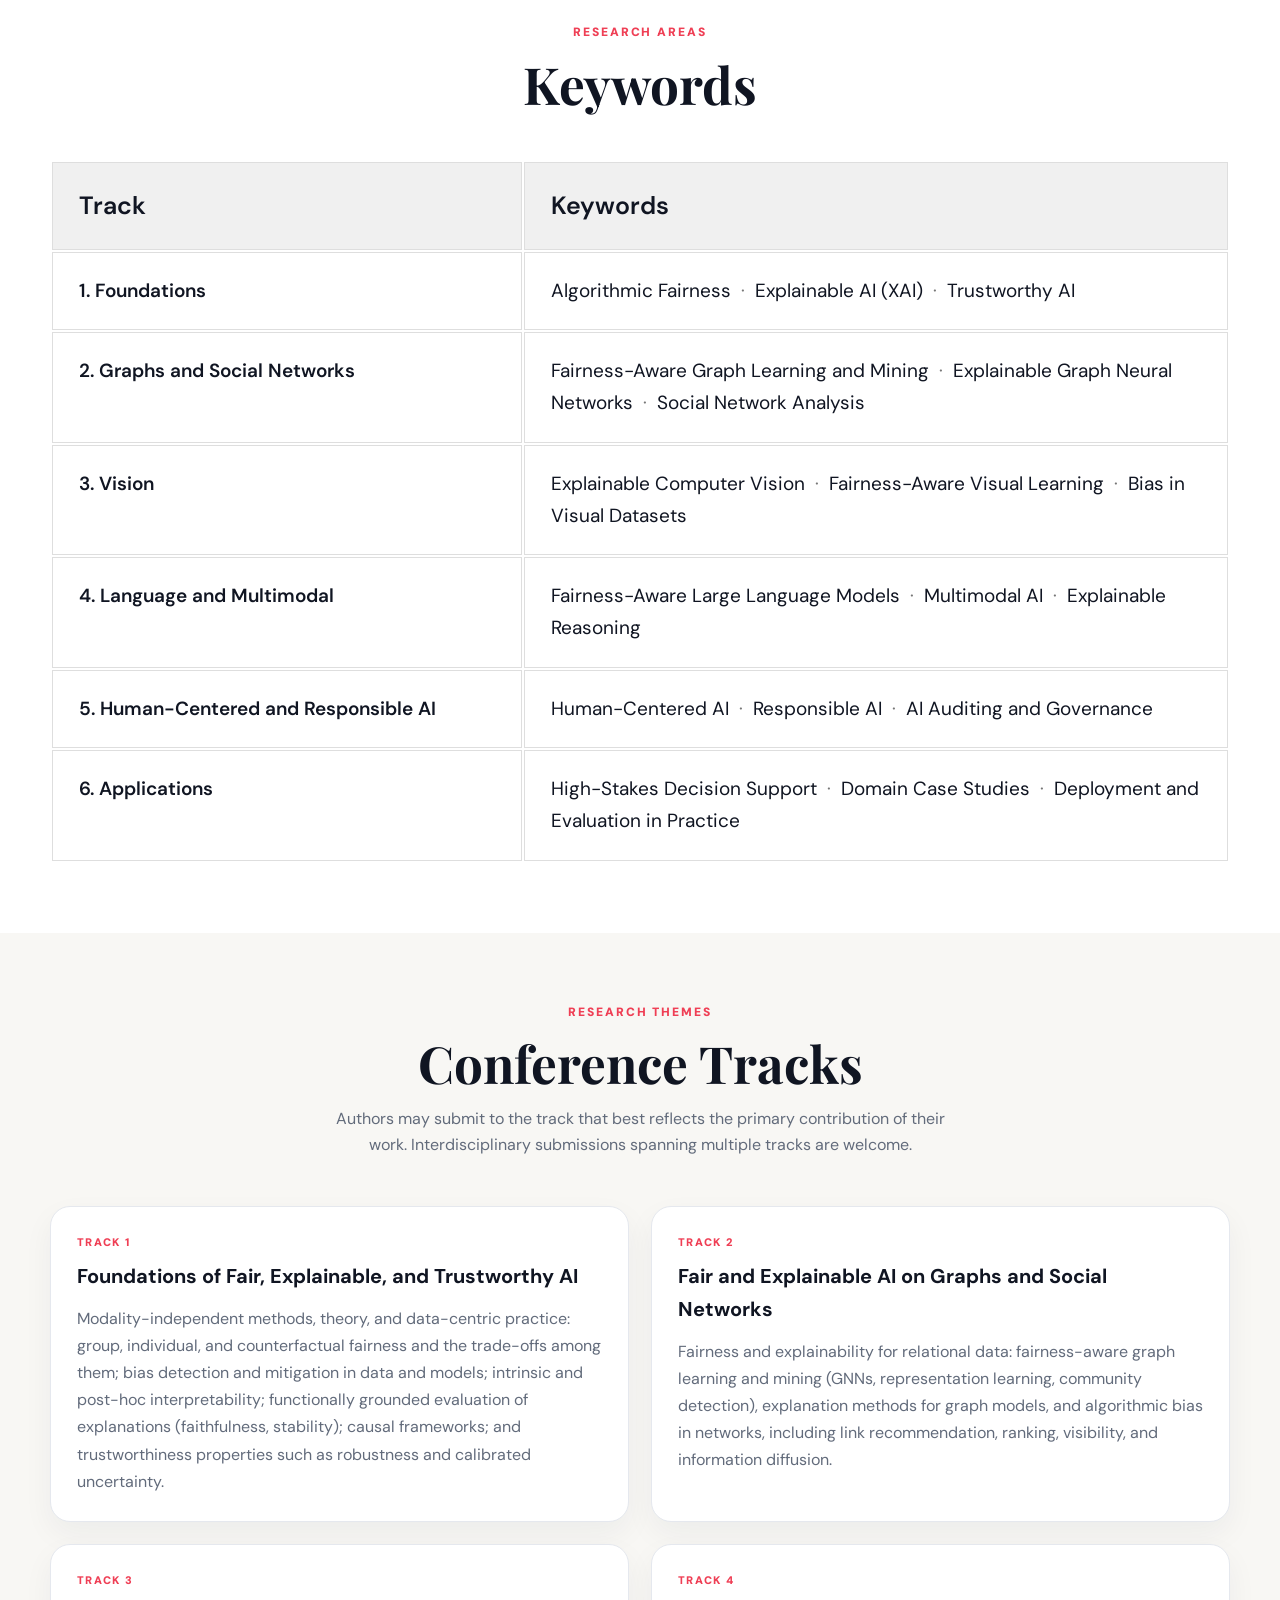
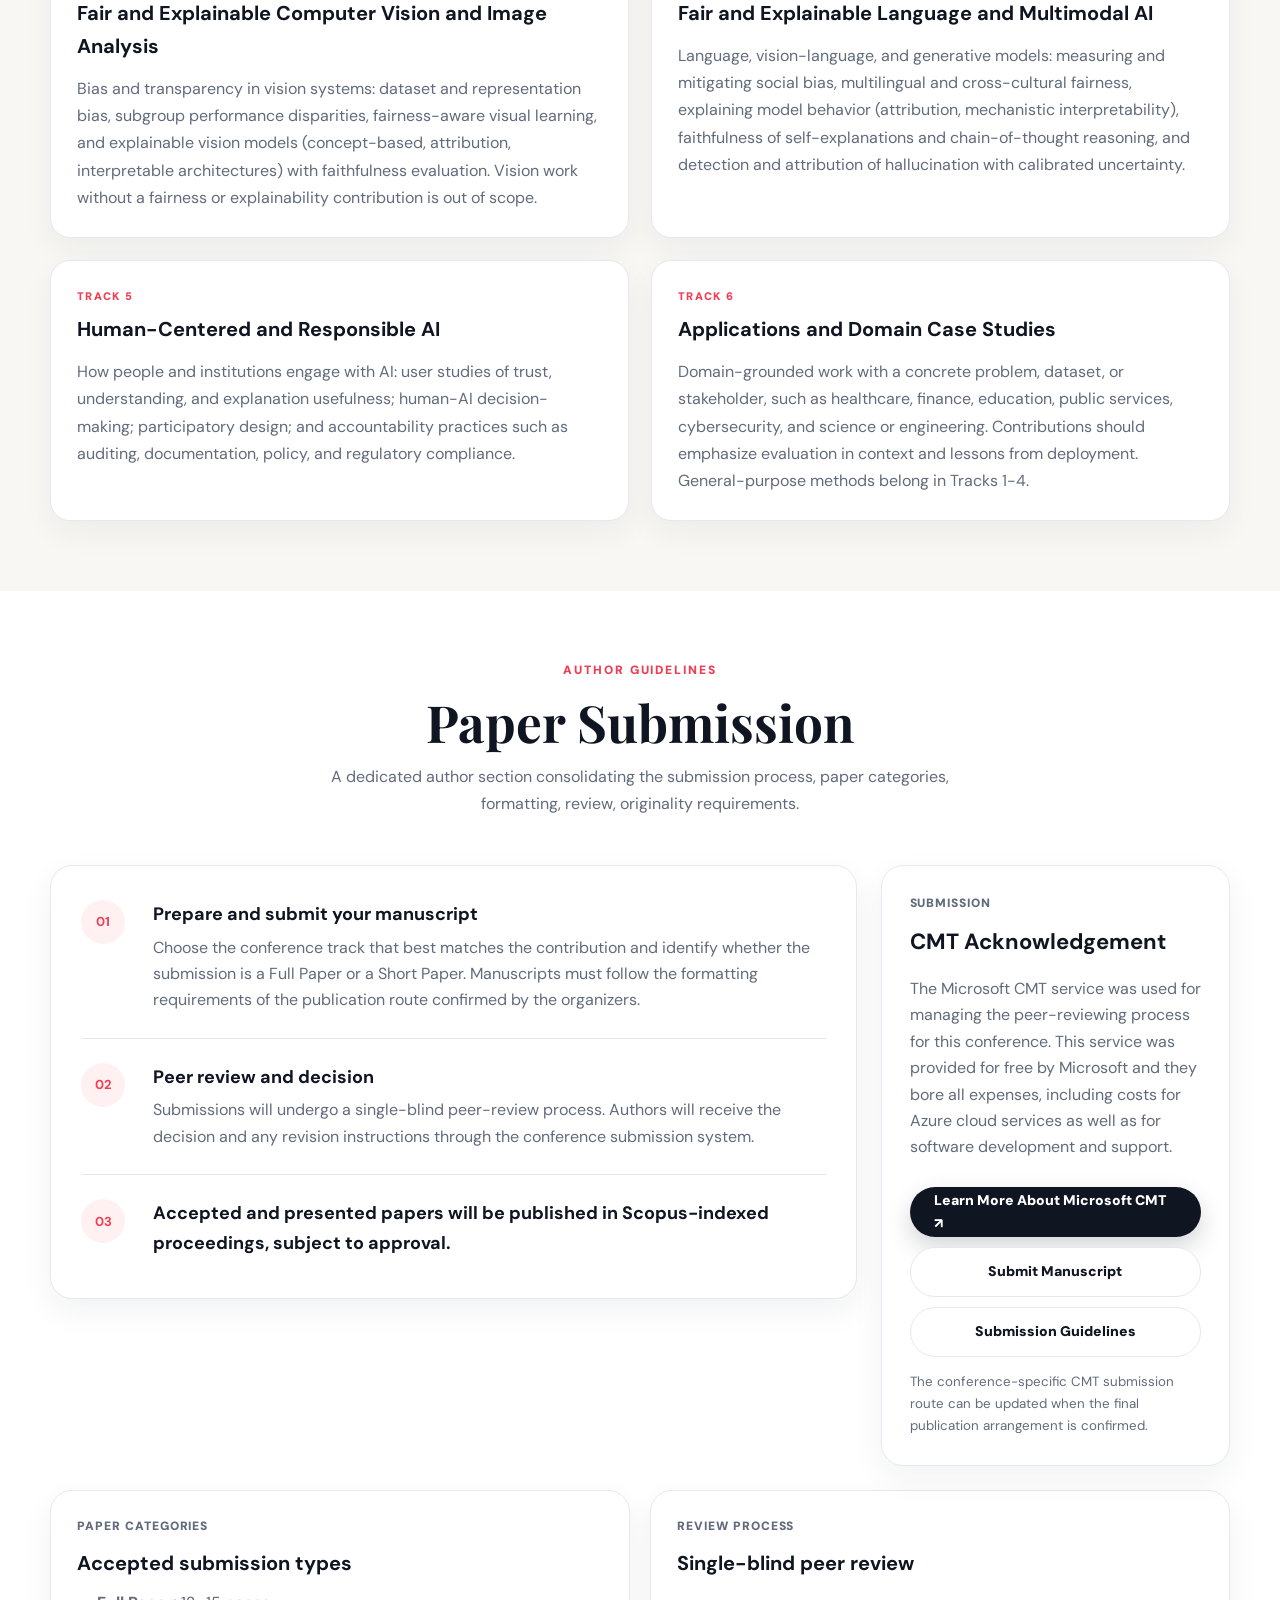
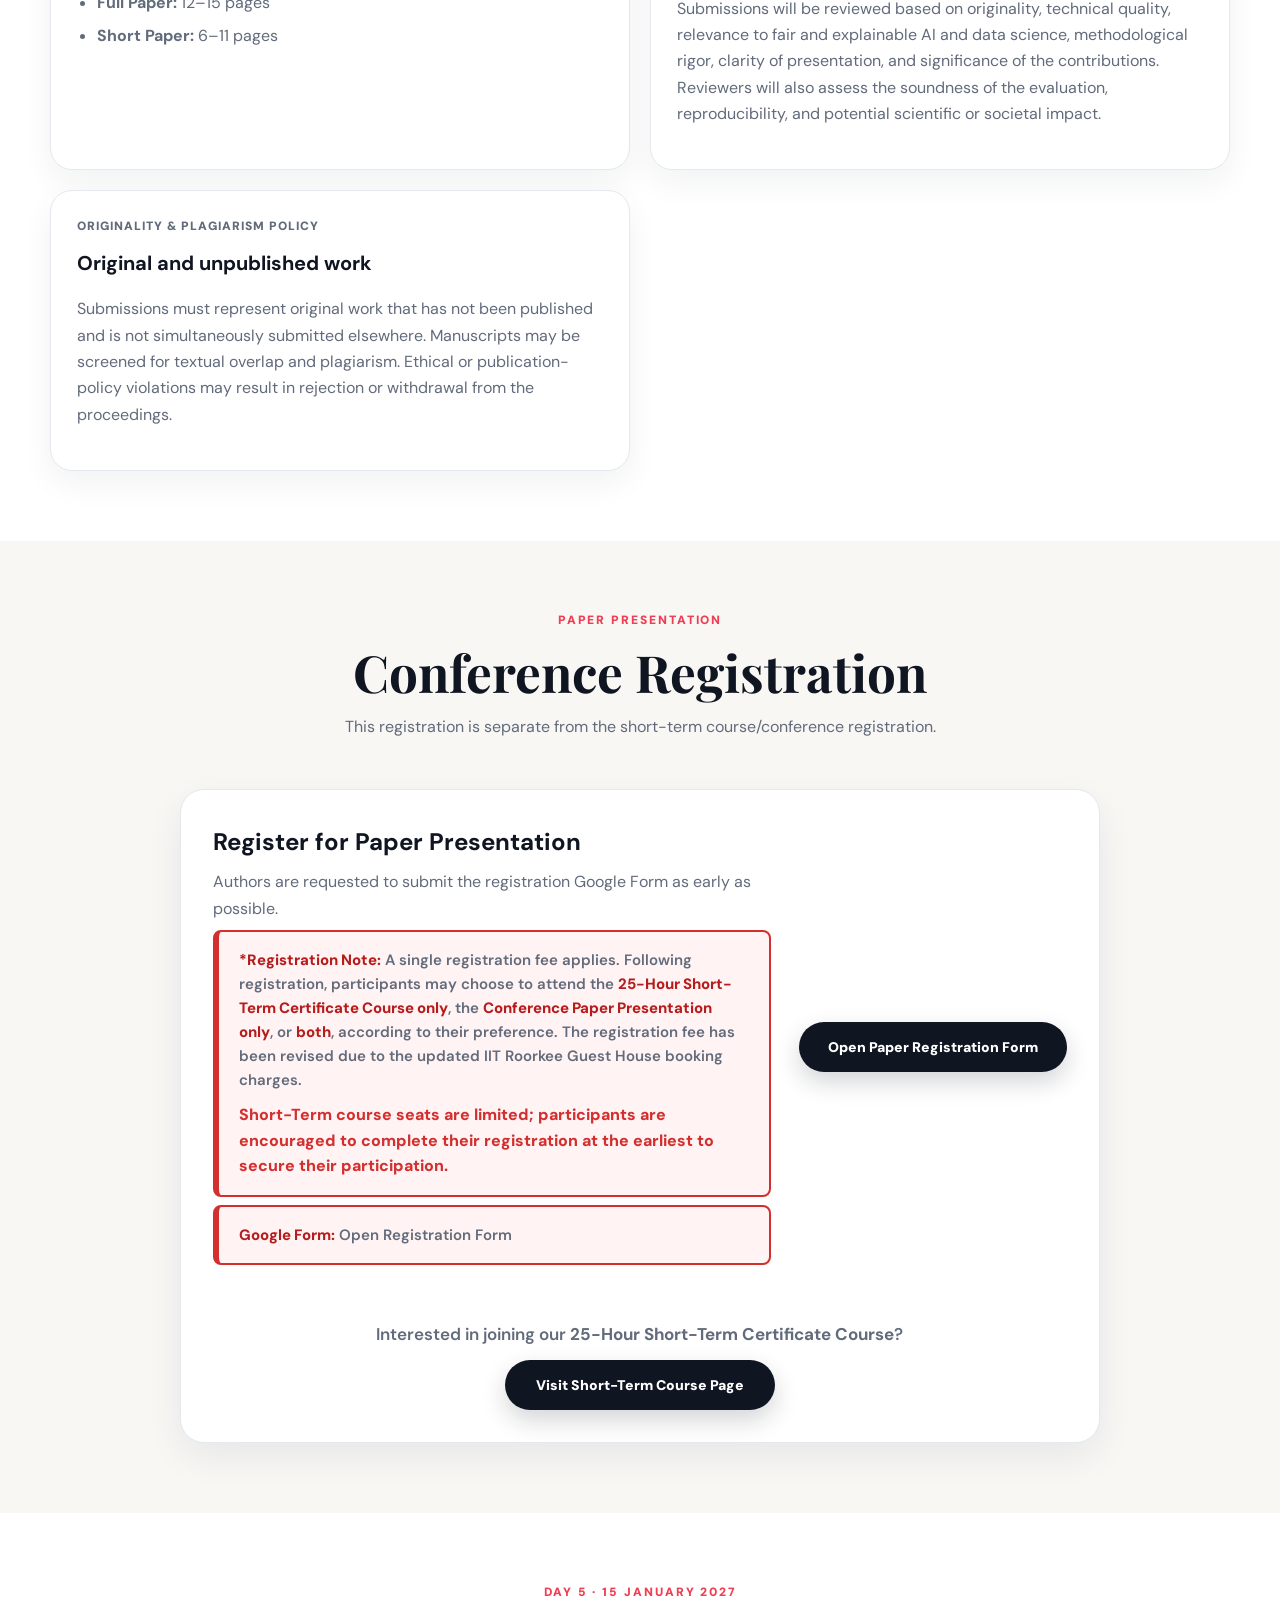
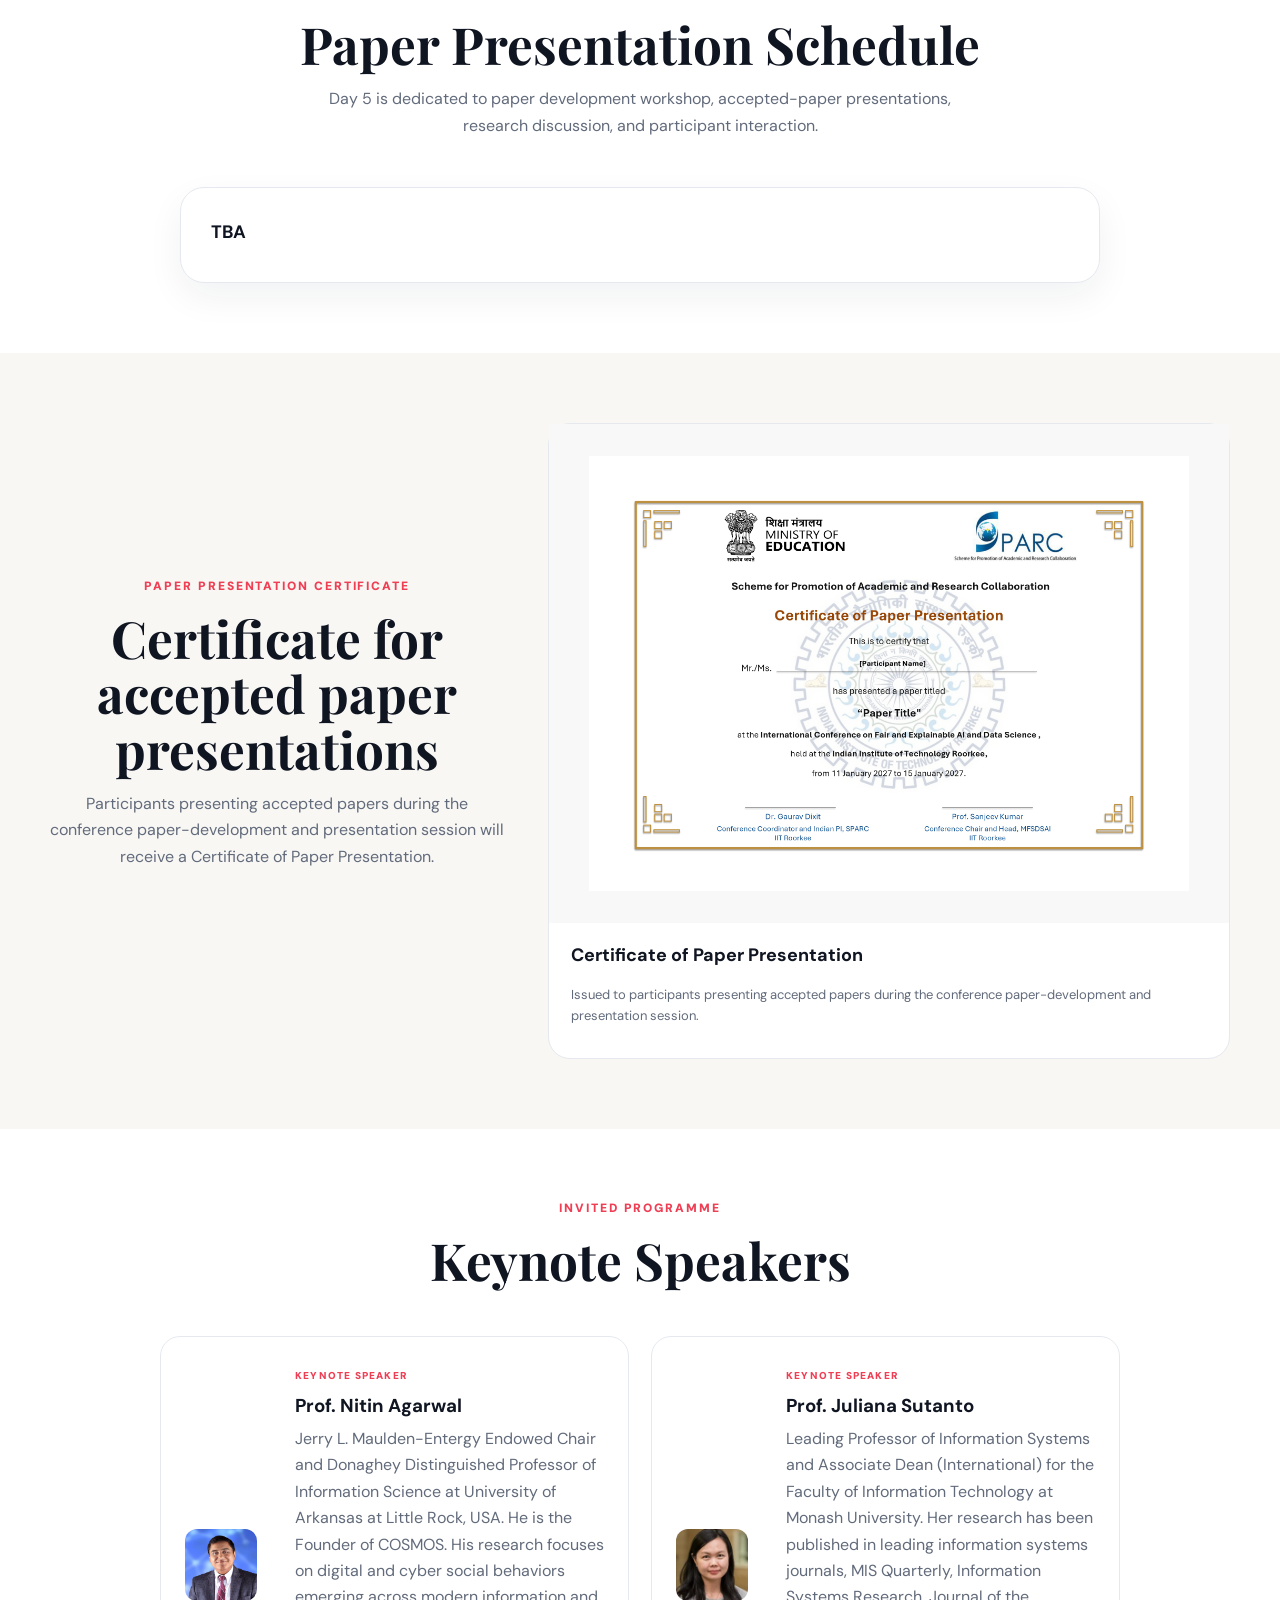
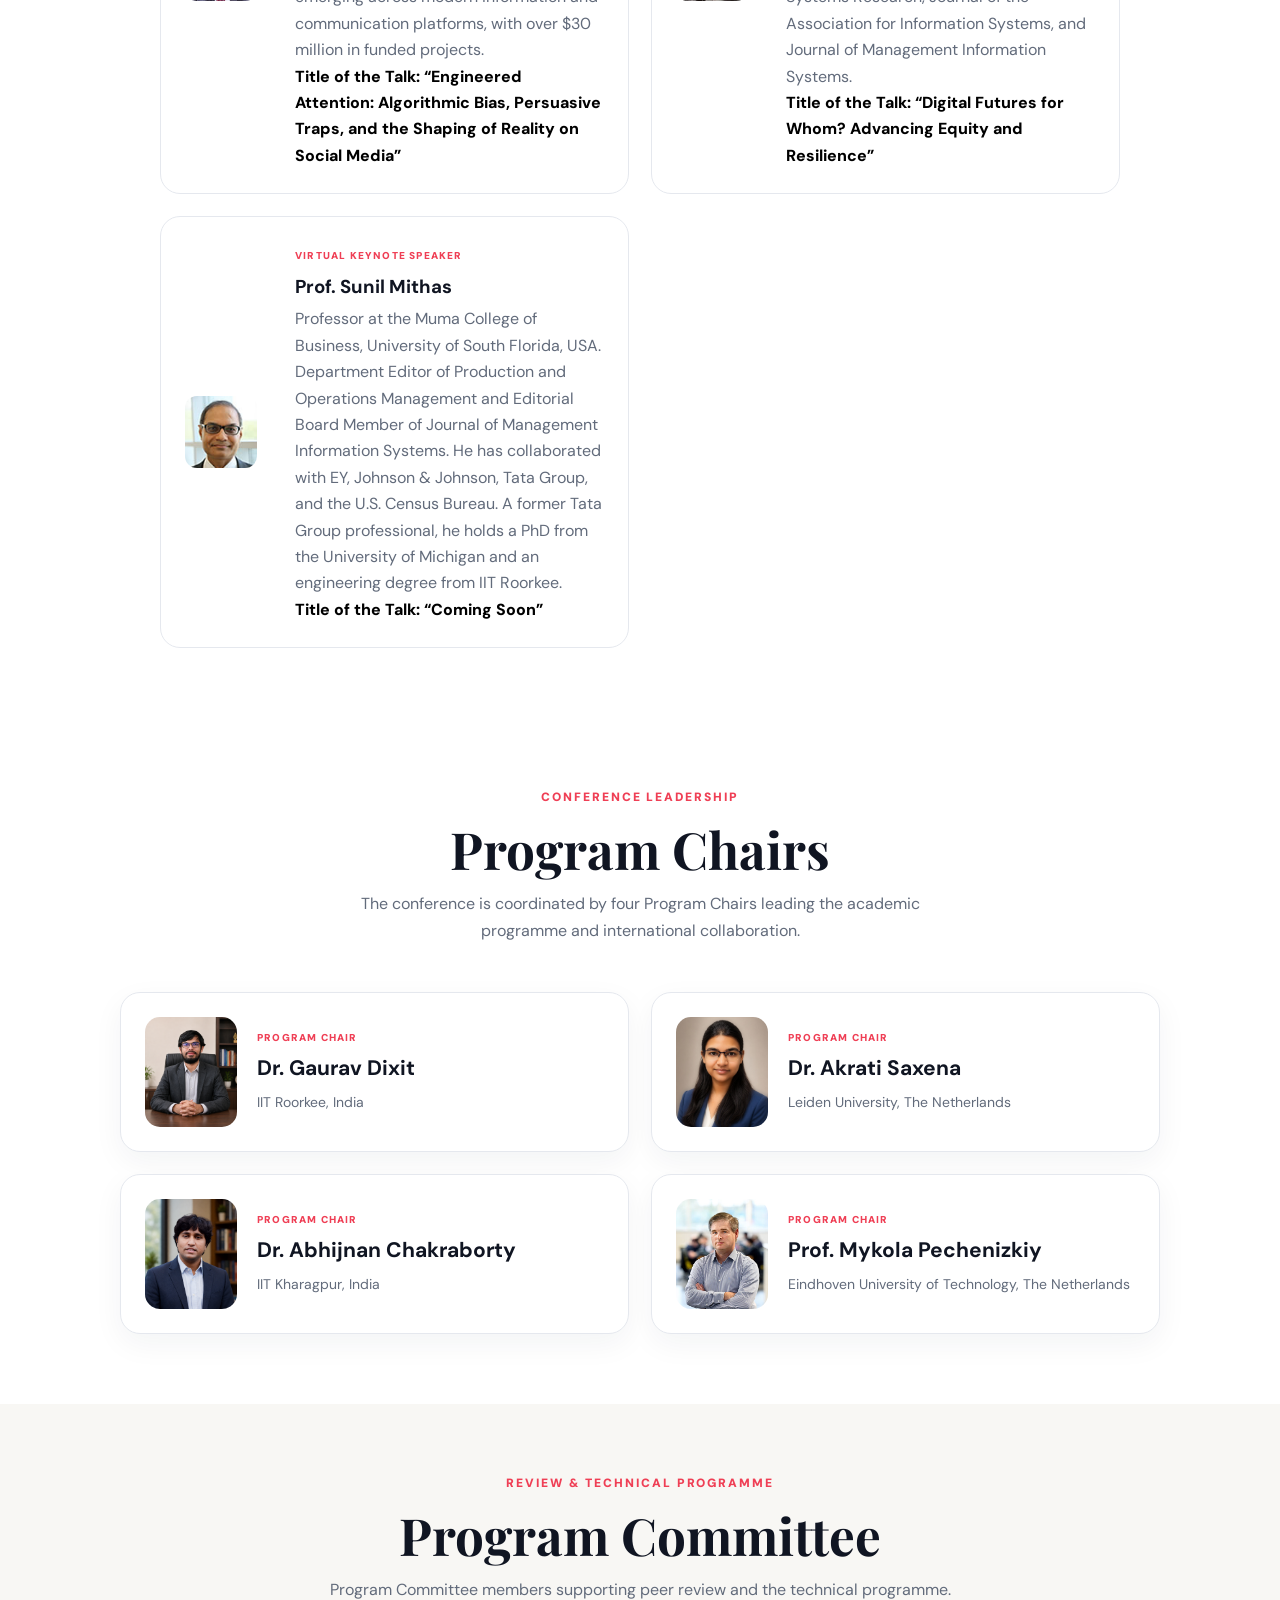
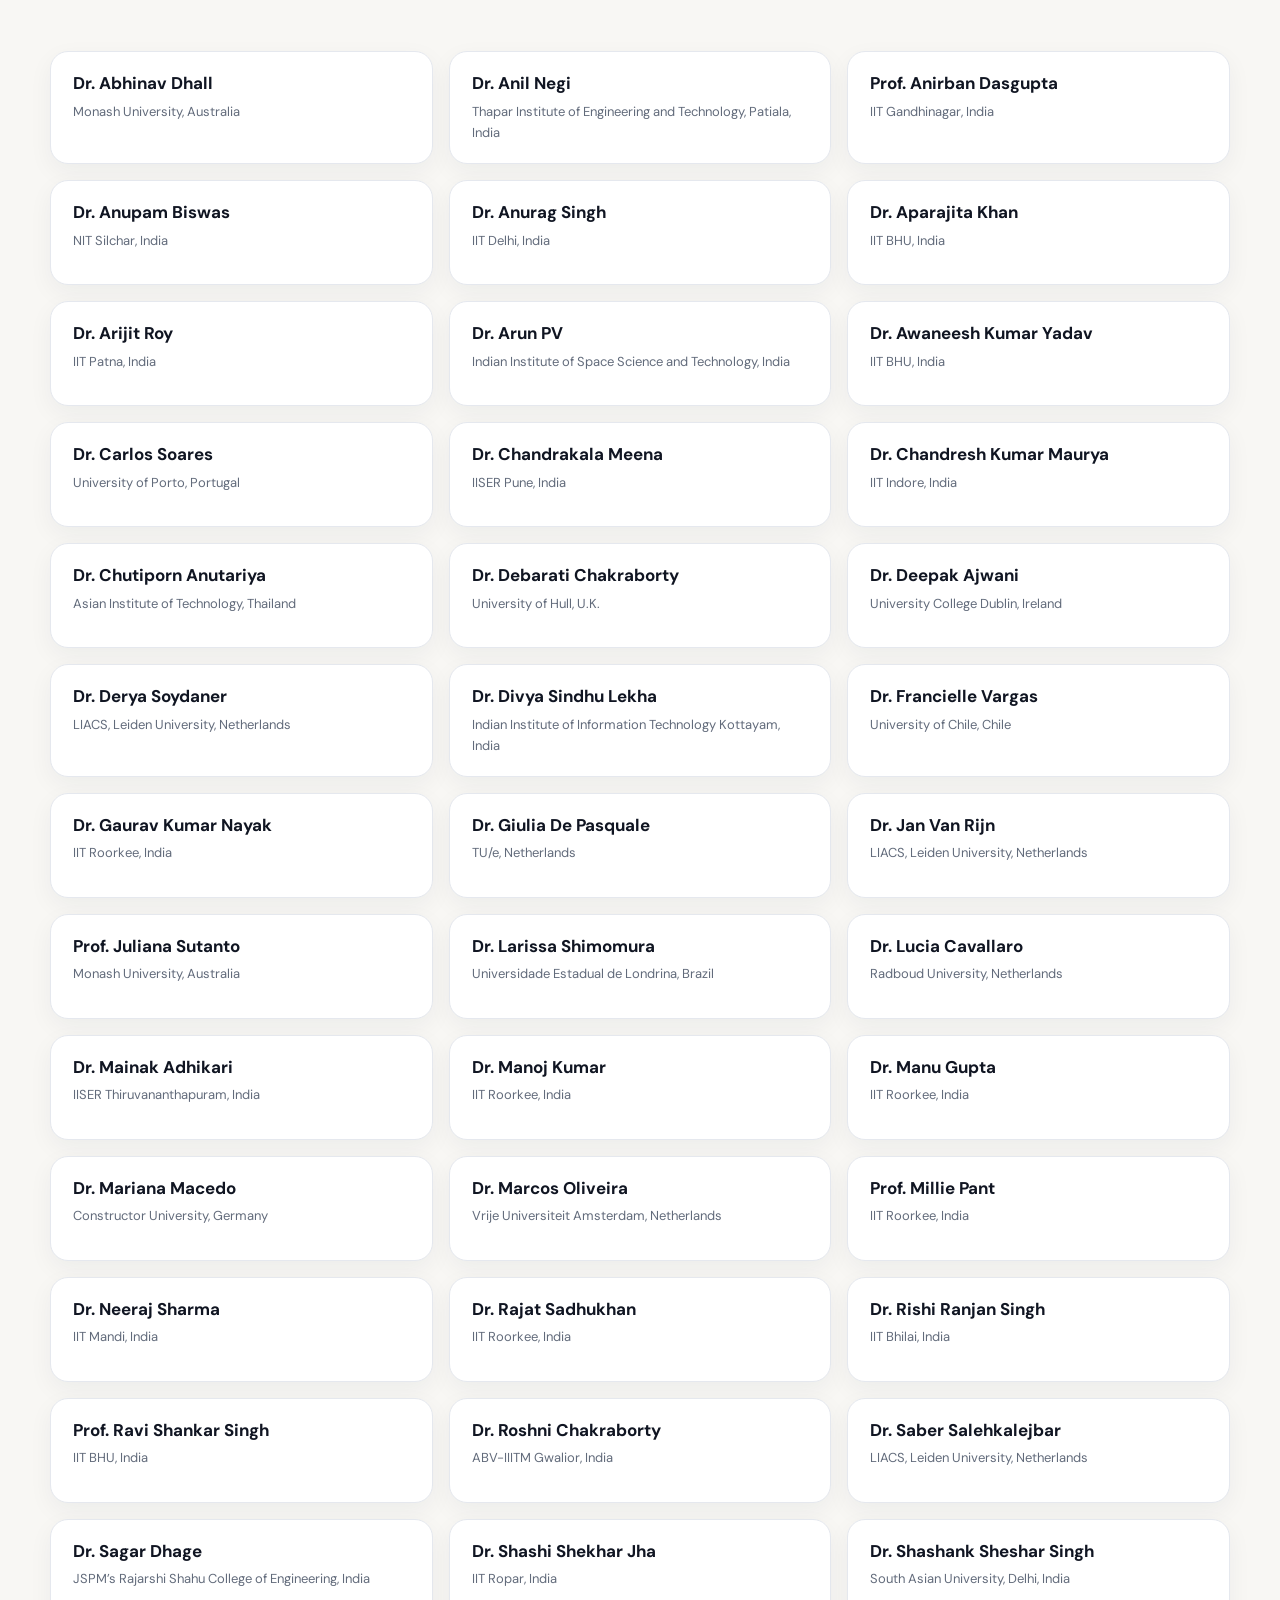
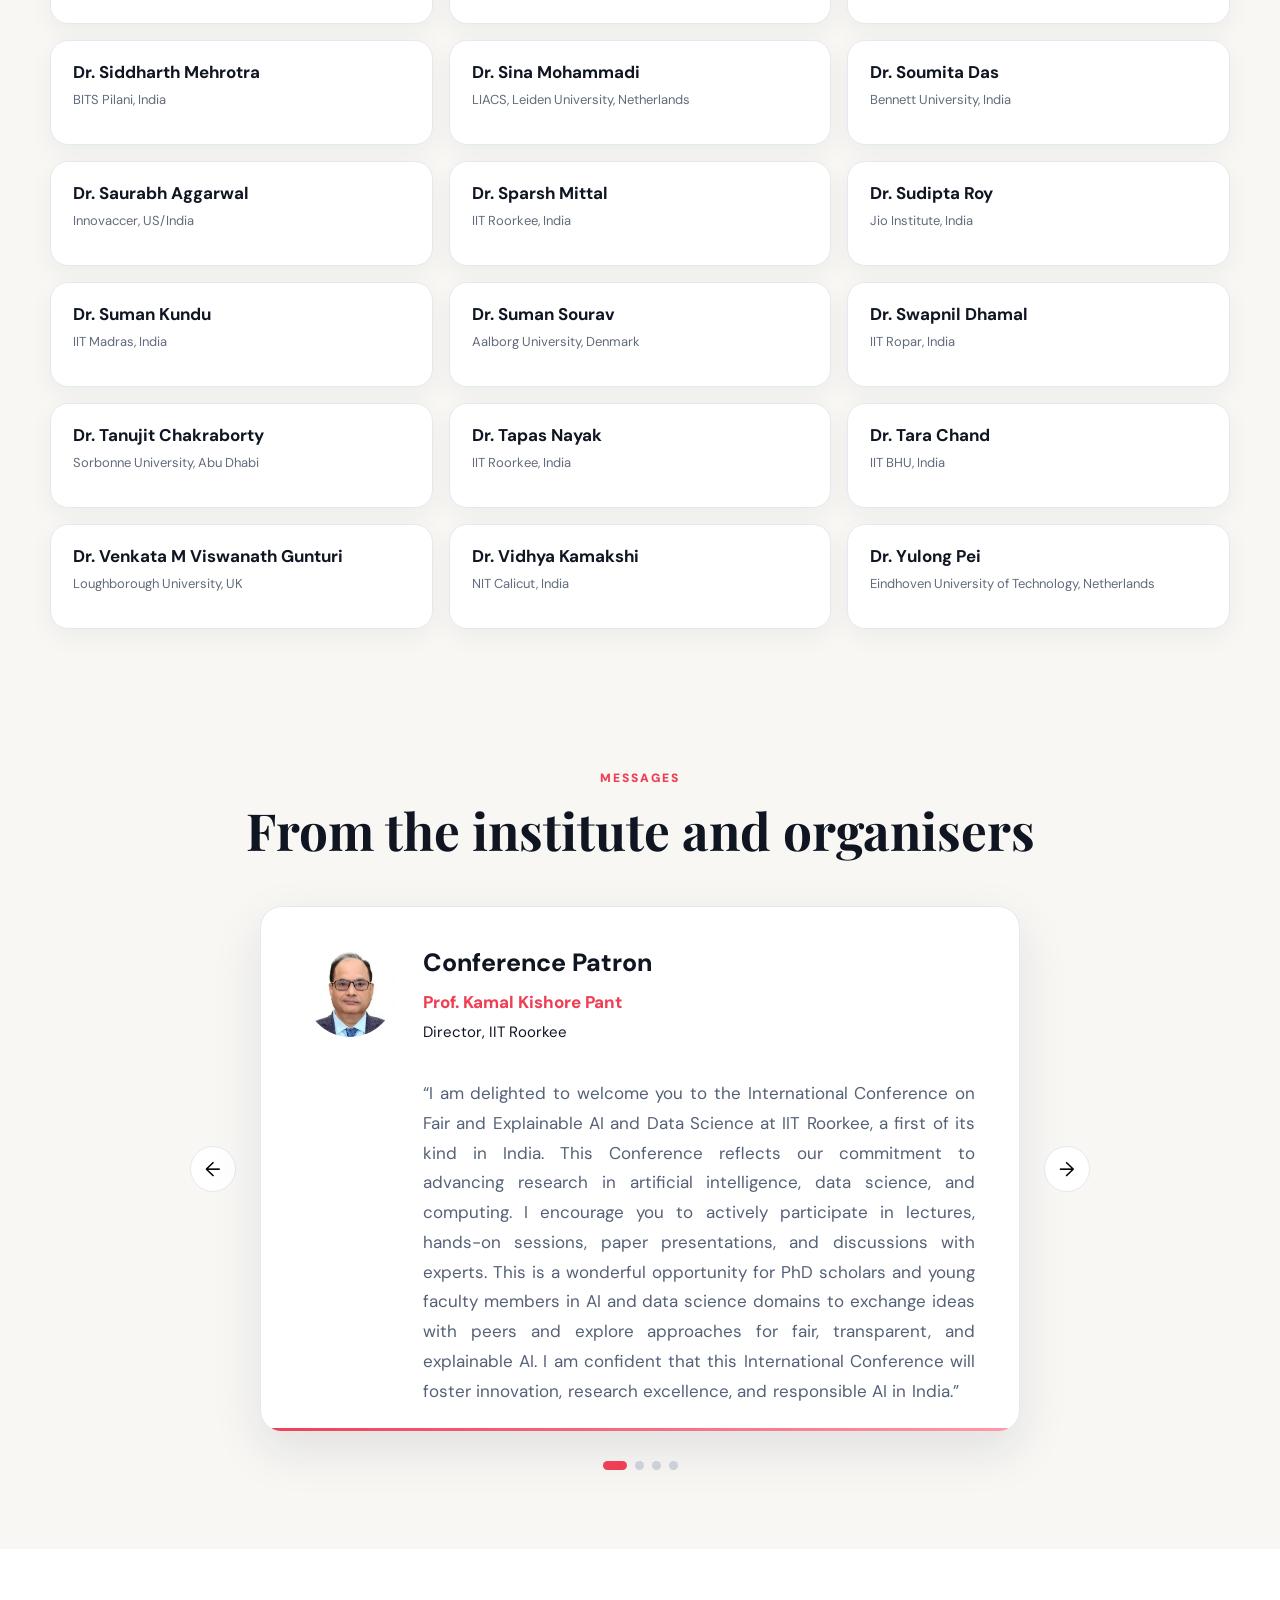
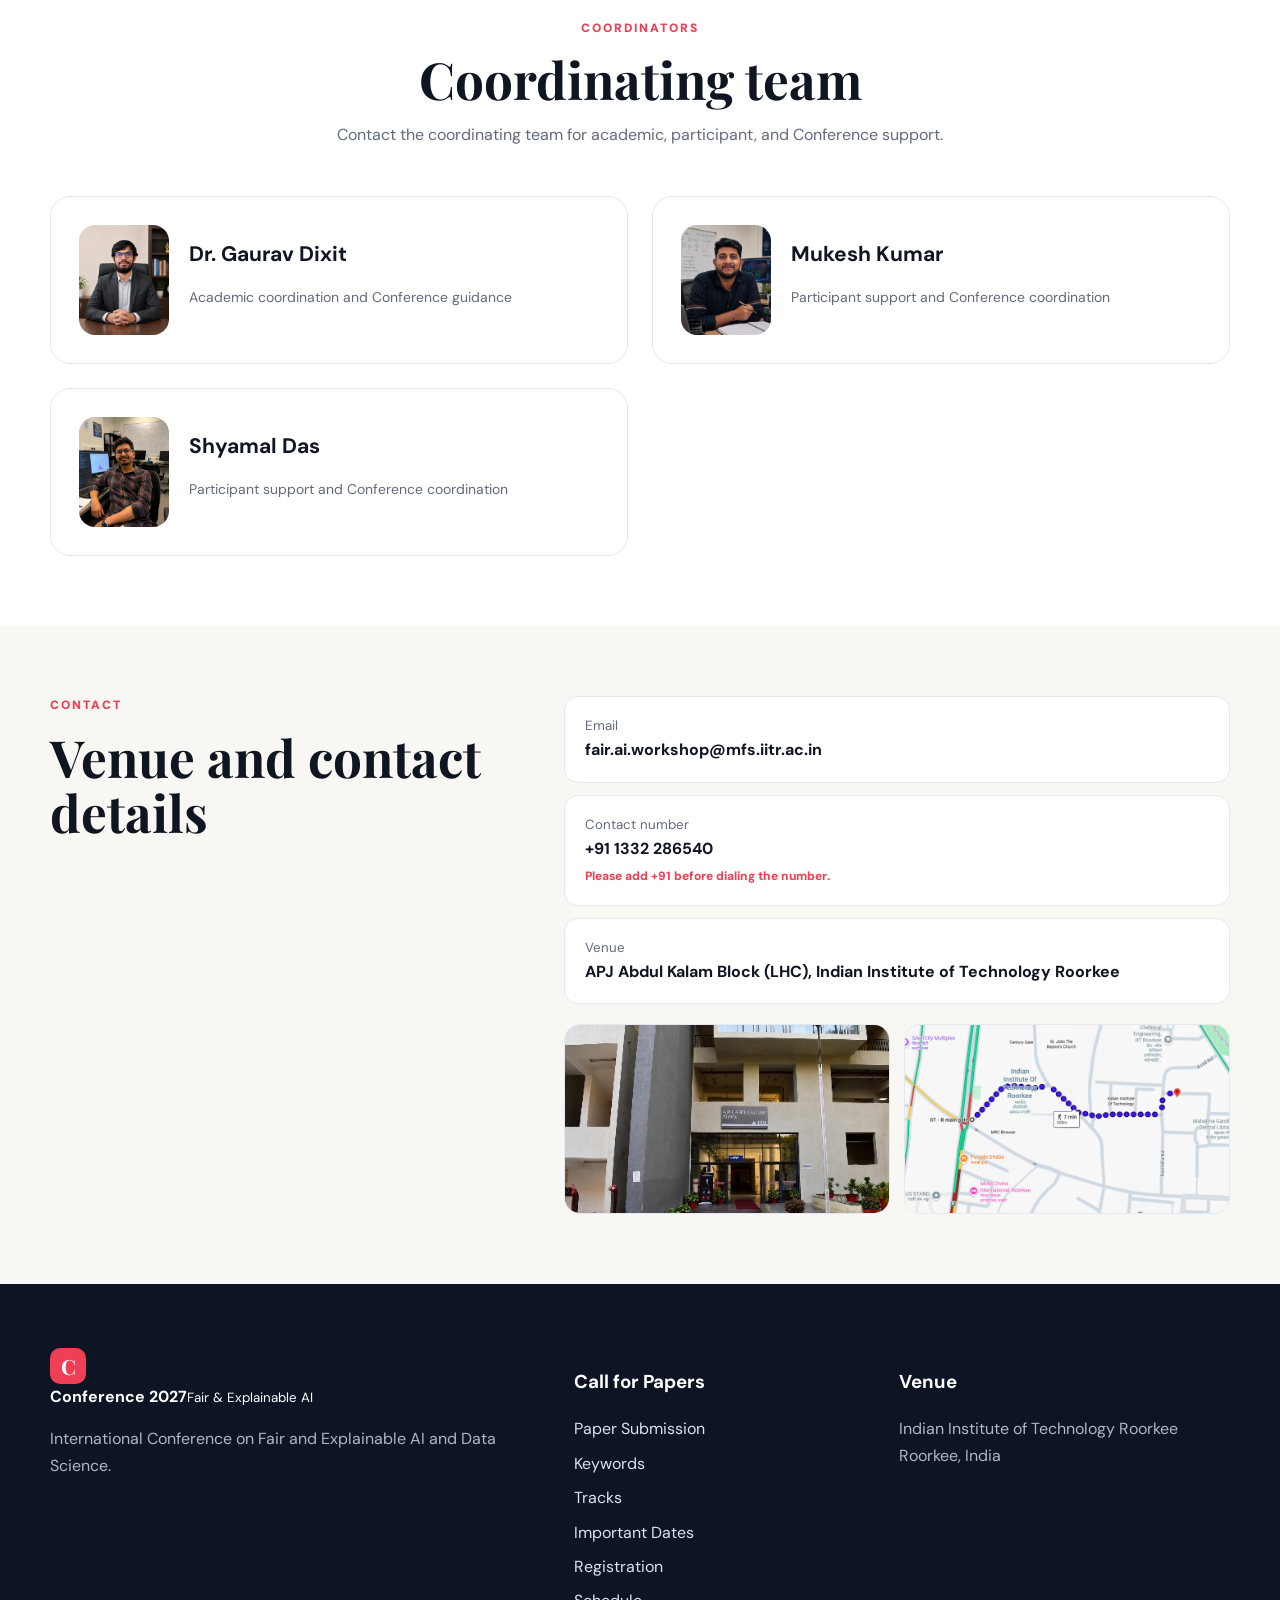
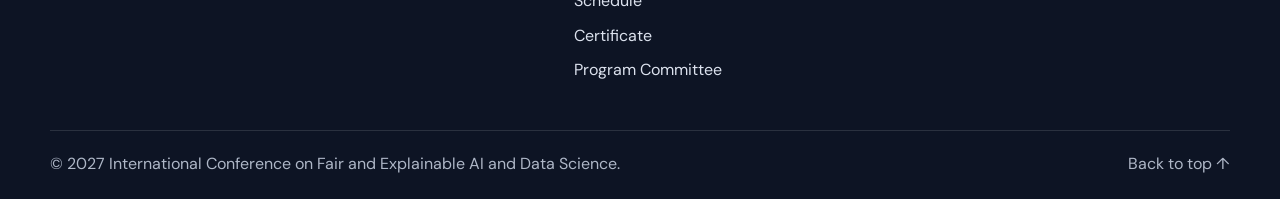
==== commit fbc1e5ab: "Update about.html" ====
--- a/about.html
+++ b/about.html
@@ -578,8 +578,7 @@
         <div>
           <span>Virtual Keynote Speaker</span>
           <h3>Prof. Sunil Mithas</h3>
-          <p>Professor at the Muma College of Business, University of South Florida, USA. He serves as a Department Editor of Production and Operations Management and is on the editorial board of the Journal of Management Information Systems. He has collaborated with leading organizations, including EY, Johnson & Johnson, Tata Group, and the U.S. Census Bureau. Before entering academia, he spent a decade at the Tata Group in engineering, marketing, and general management roles.
-Prof. Mithas earned his PhD from the Ross School of Business, University of Michigan, and his engineering degree from the Indian Institute of Technology (IIT) Roorkee.</p>
+          <p>Professor at the Muma College of Business, University of South Florida, USA. Department Editor of Production and Operations Management and Editorial Board Member of Journal of Management Information Systems. He has collaborated with EY, Johnson & Johnson, Tata Group, and the U.S. Census Bureau. A former Tata Group professional, he holds a PhD from the University of Michigan and an engineering degree from IIT Roorkee.</p>
           <p class="keynote-talk-title">
             <strong>Title of the Talk: “Coming Soon”</strong>
           </p>
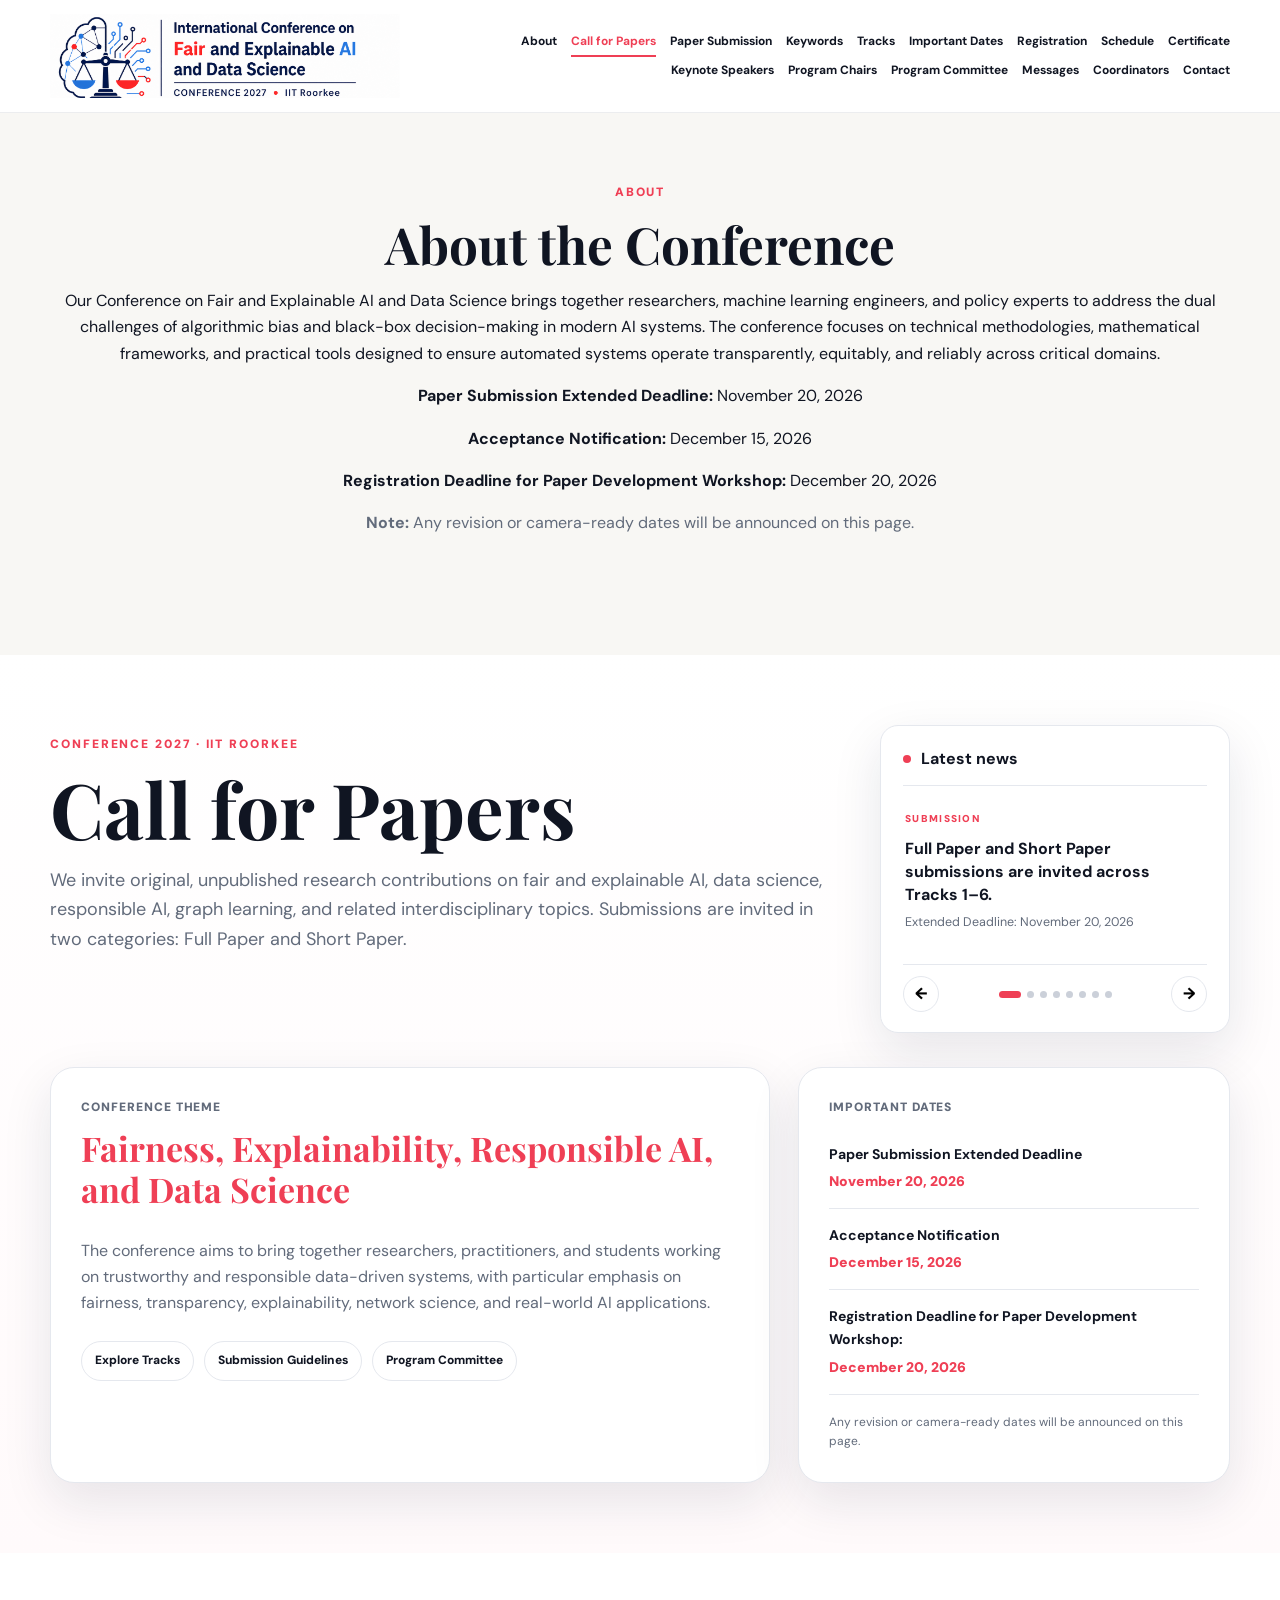
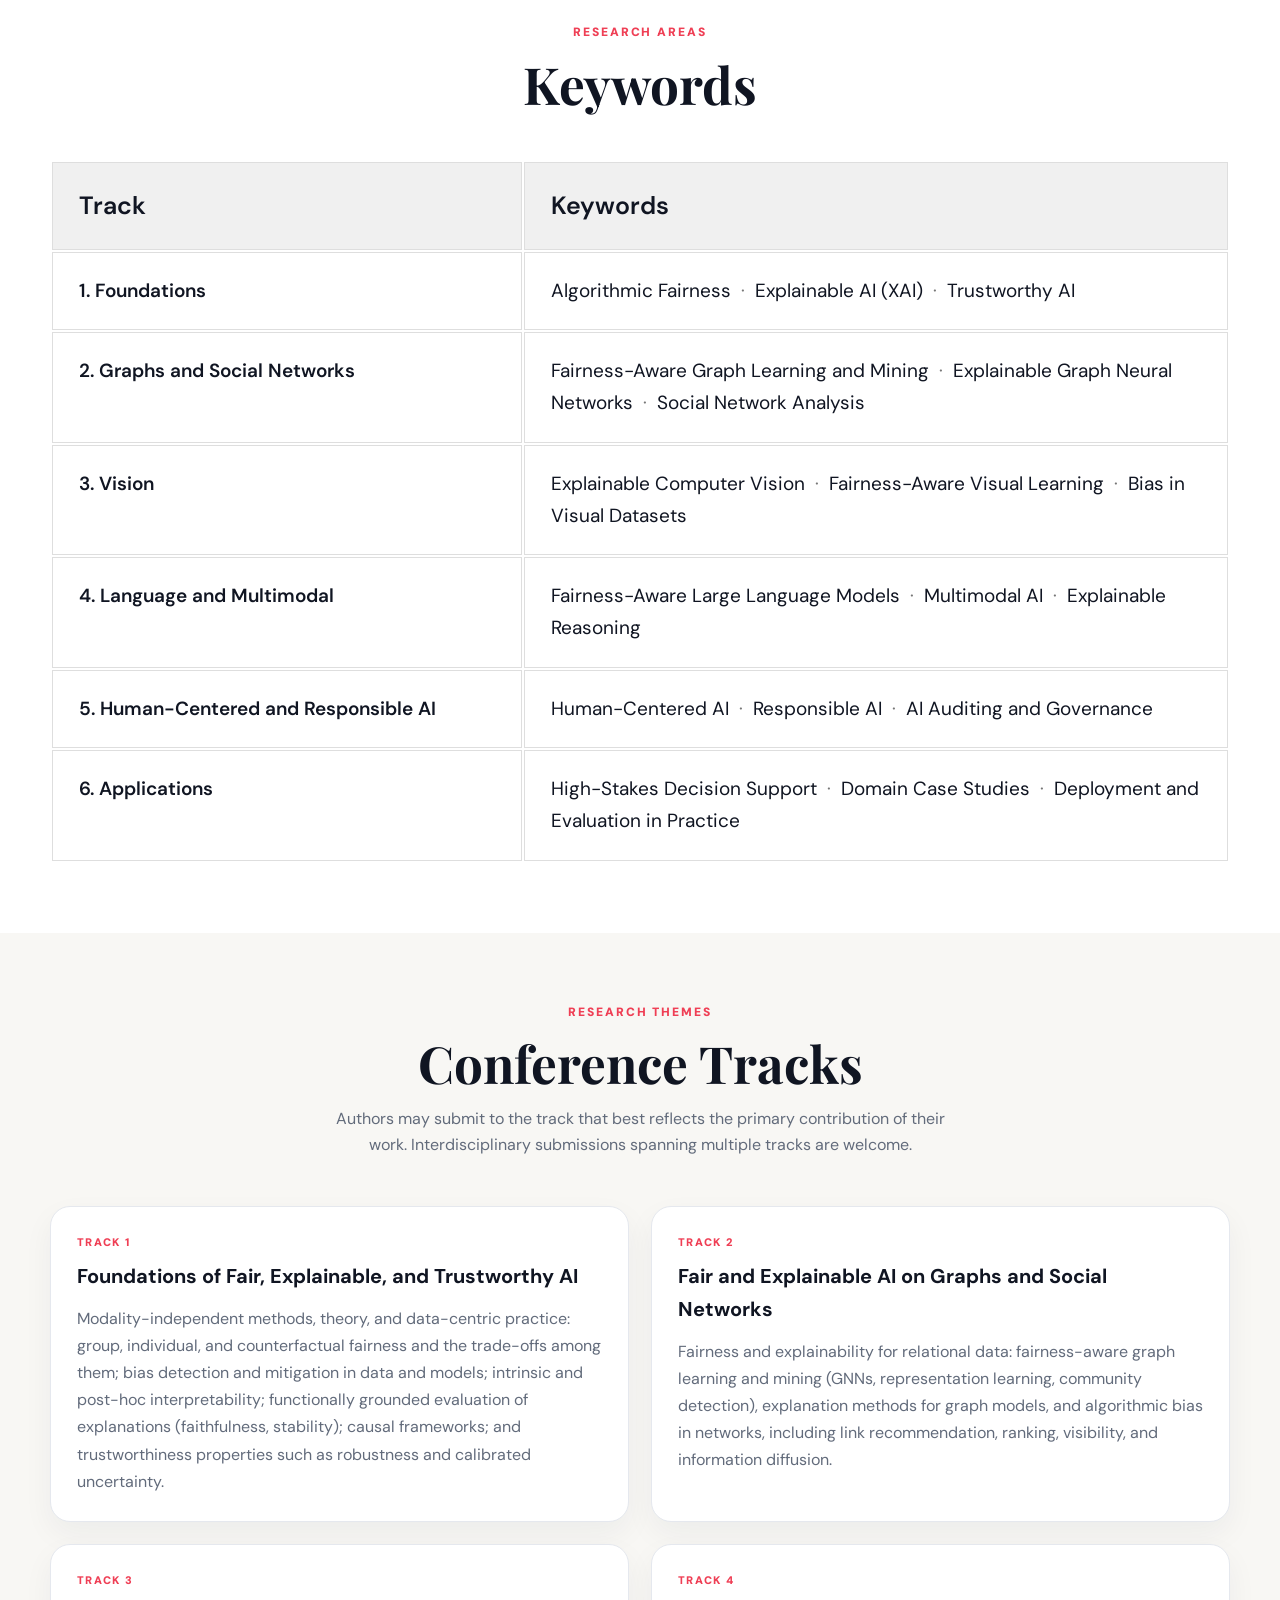
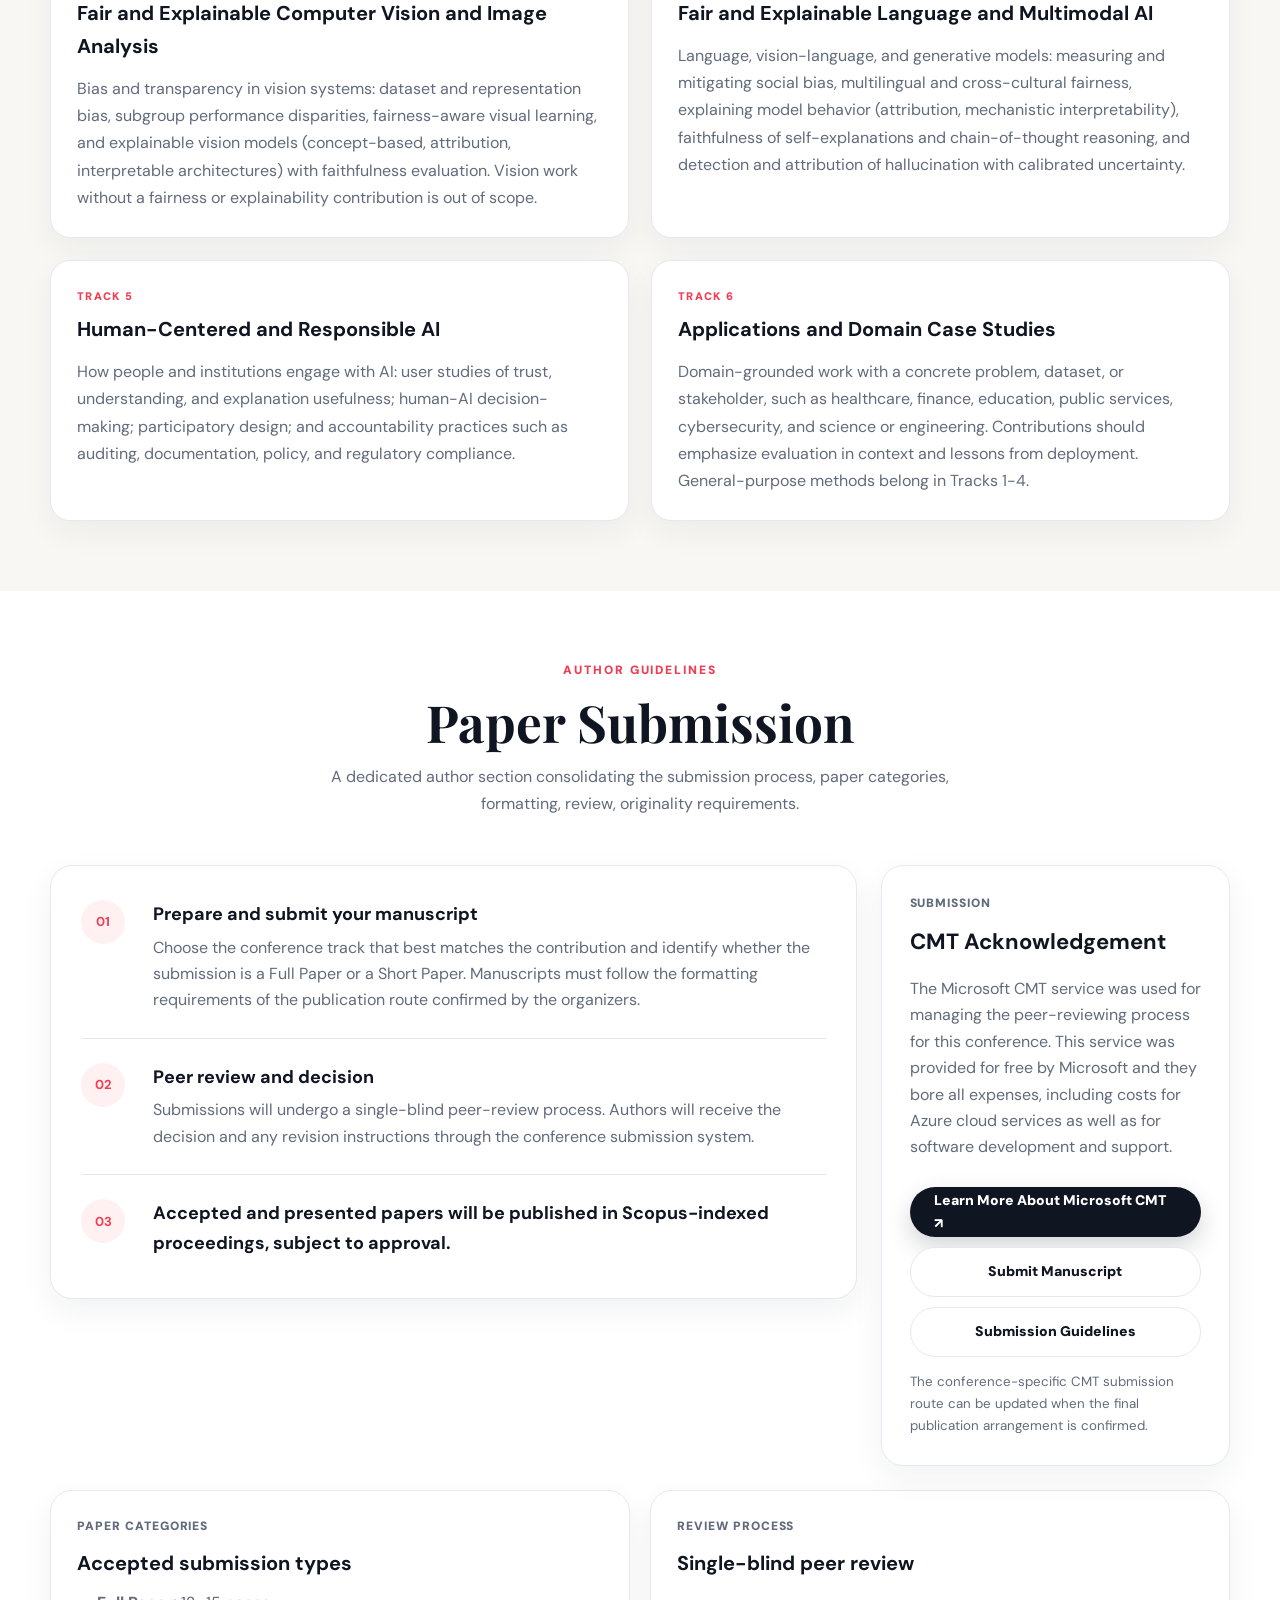
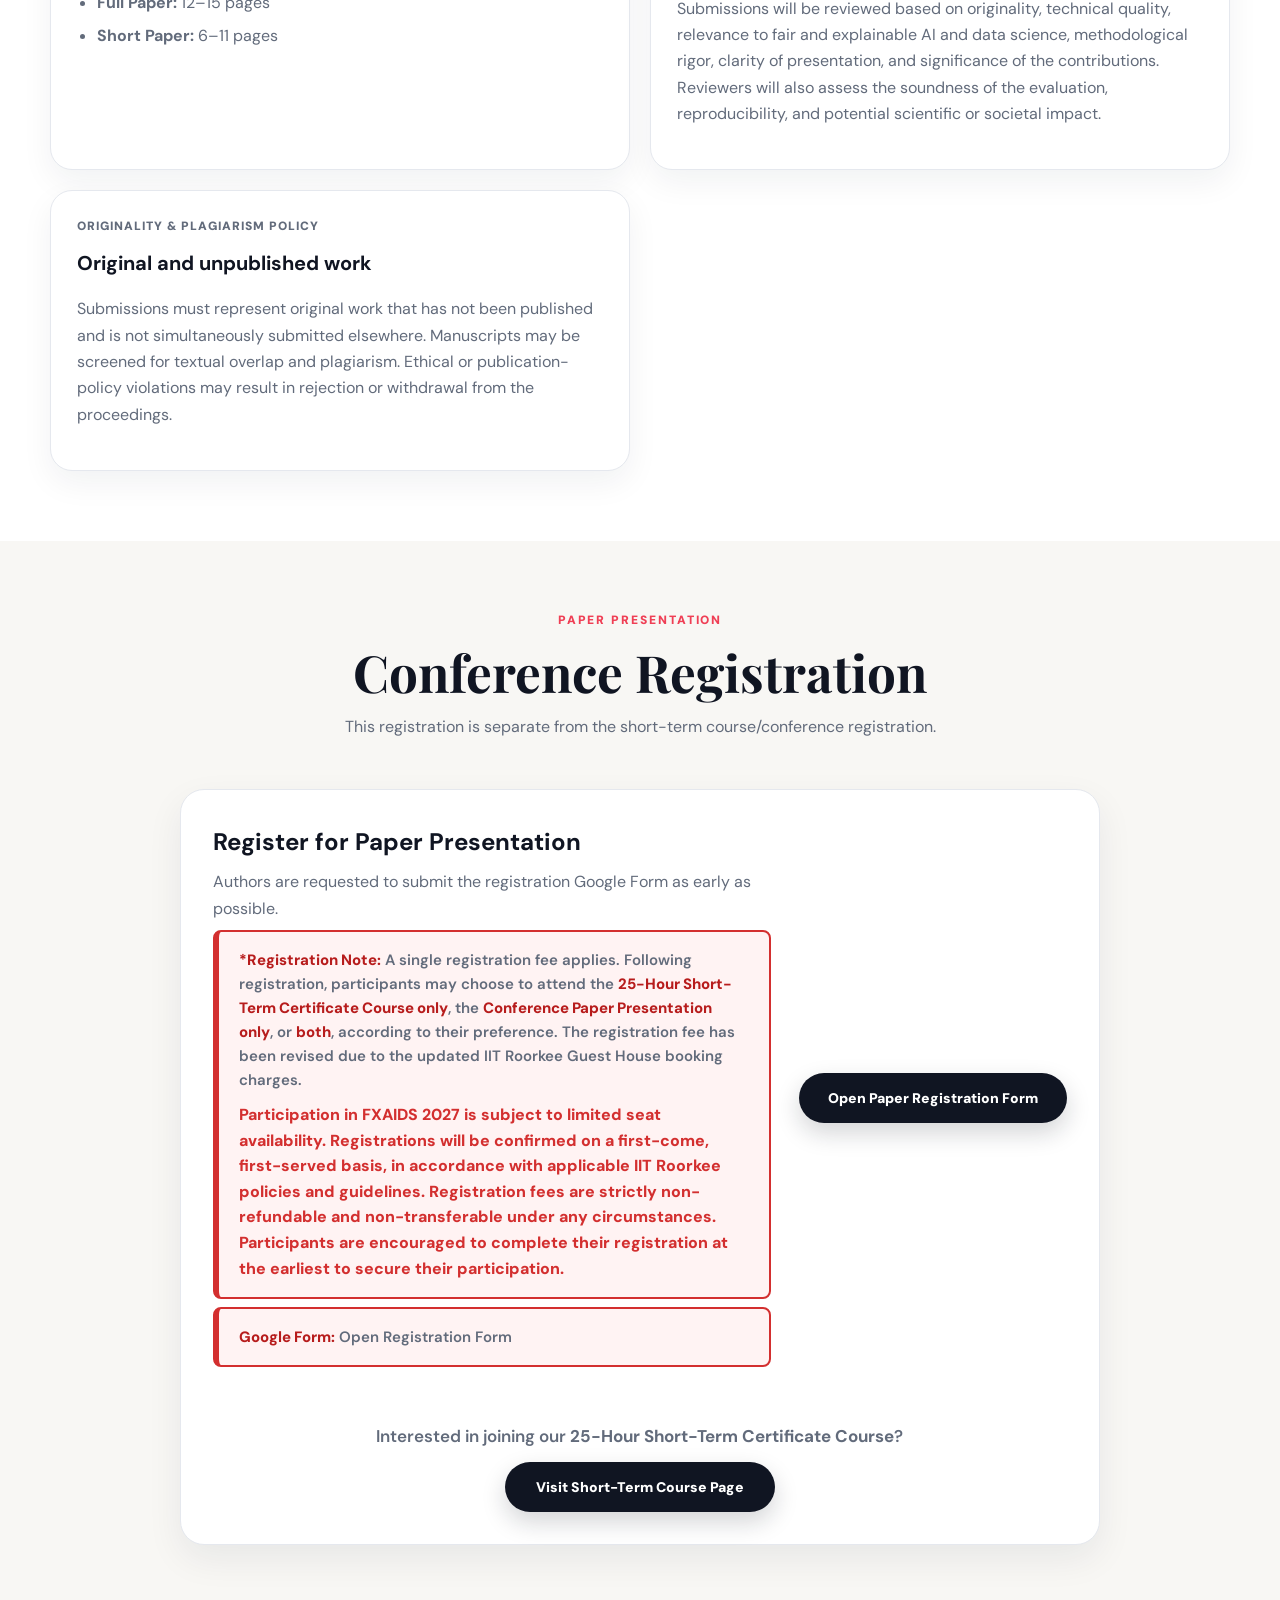
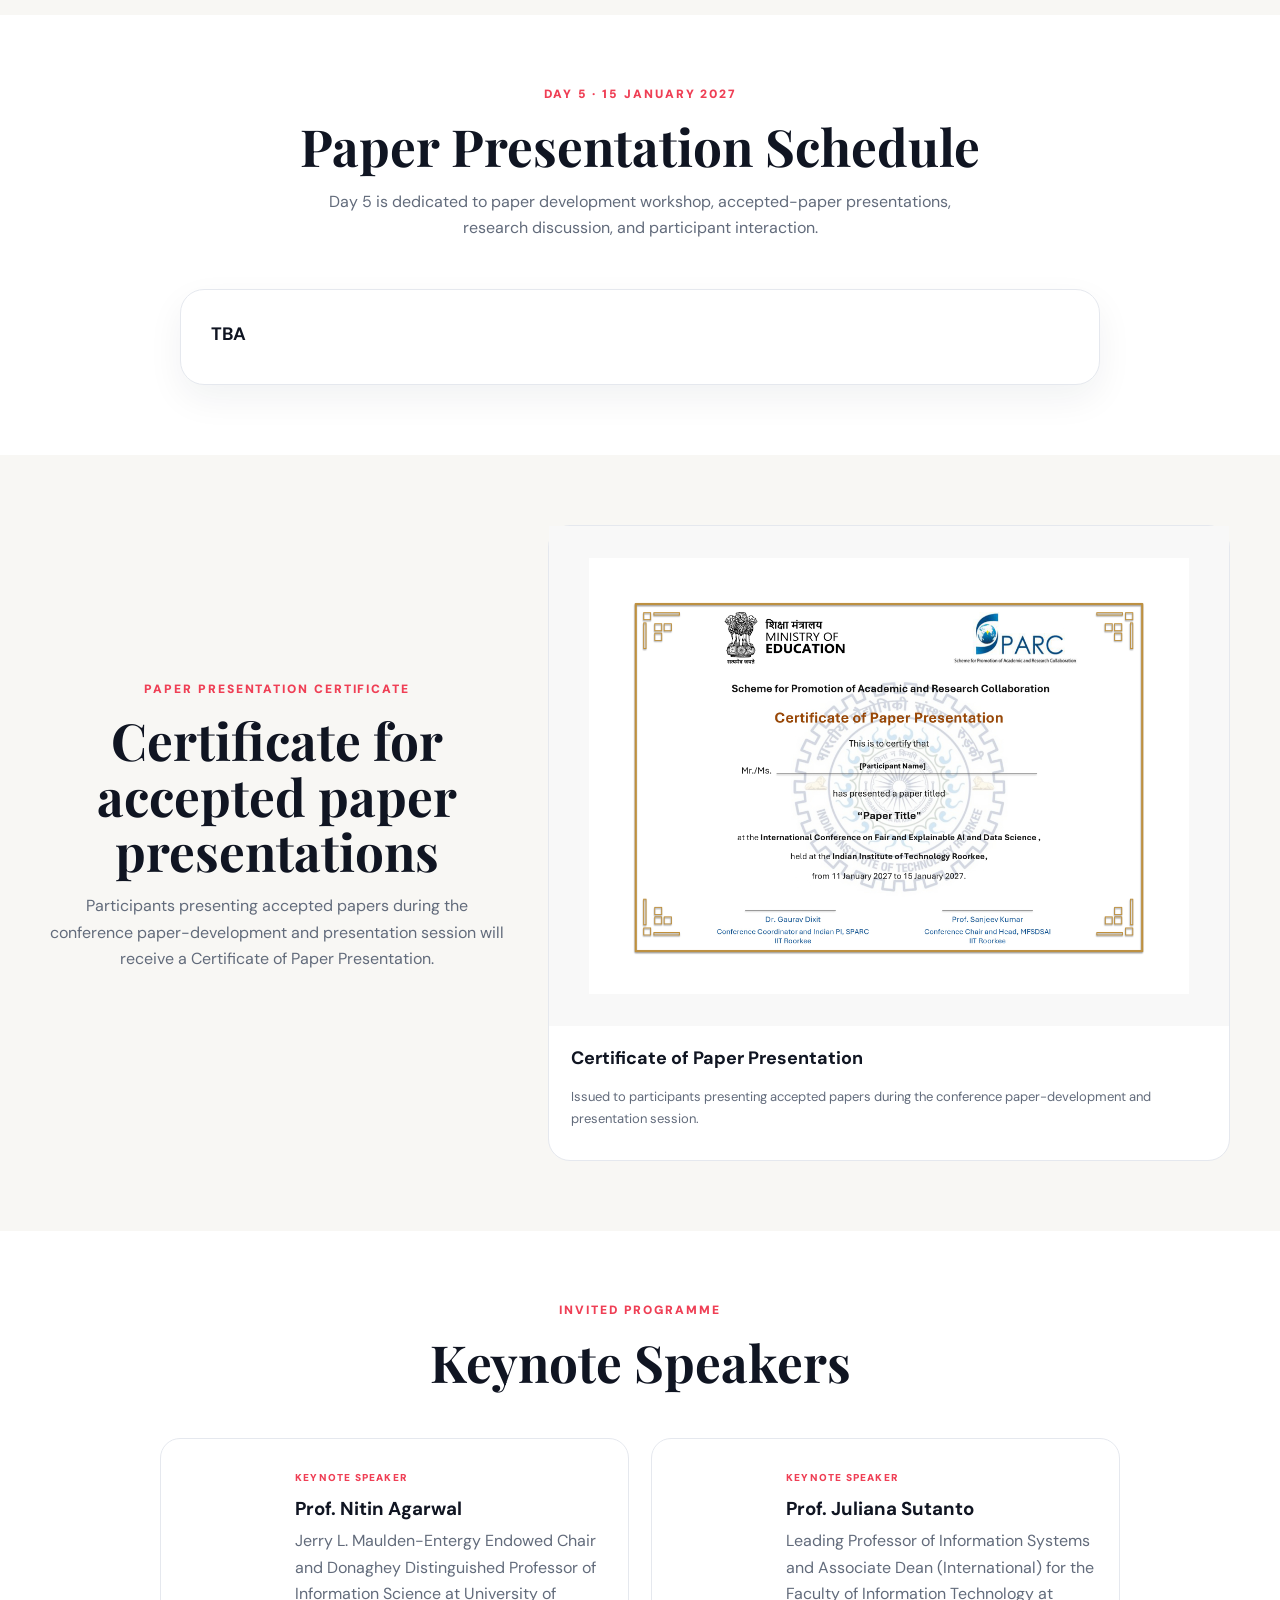
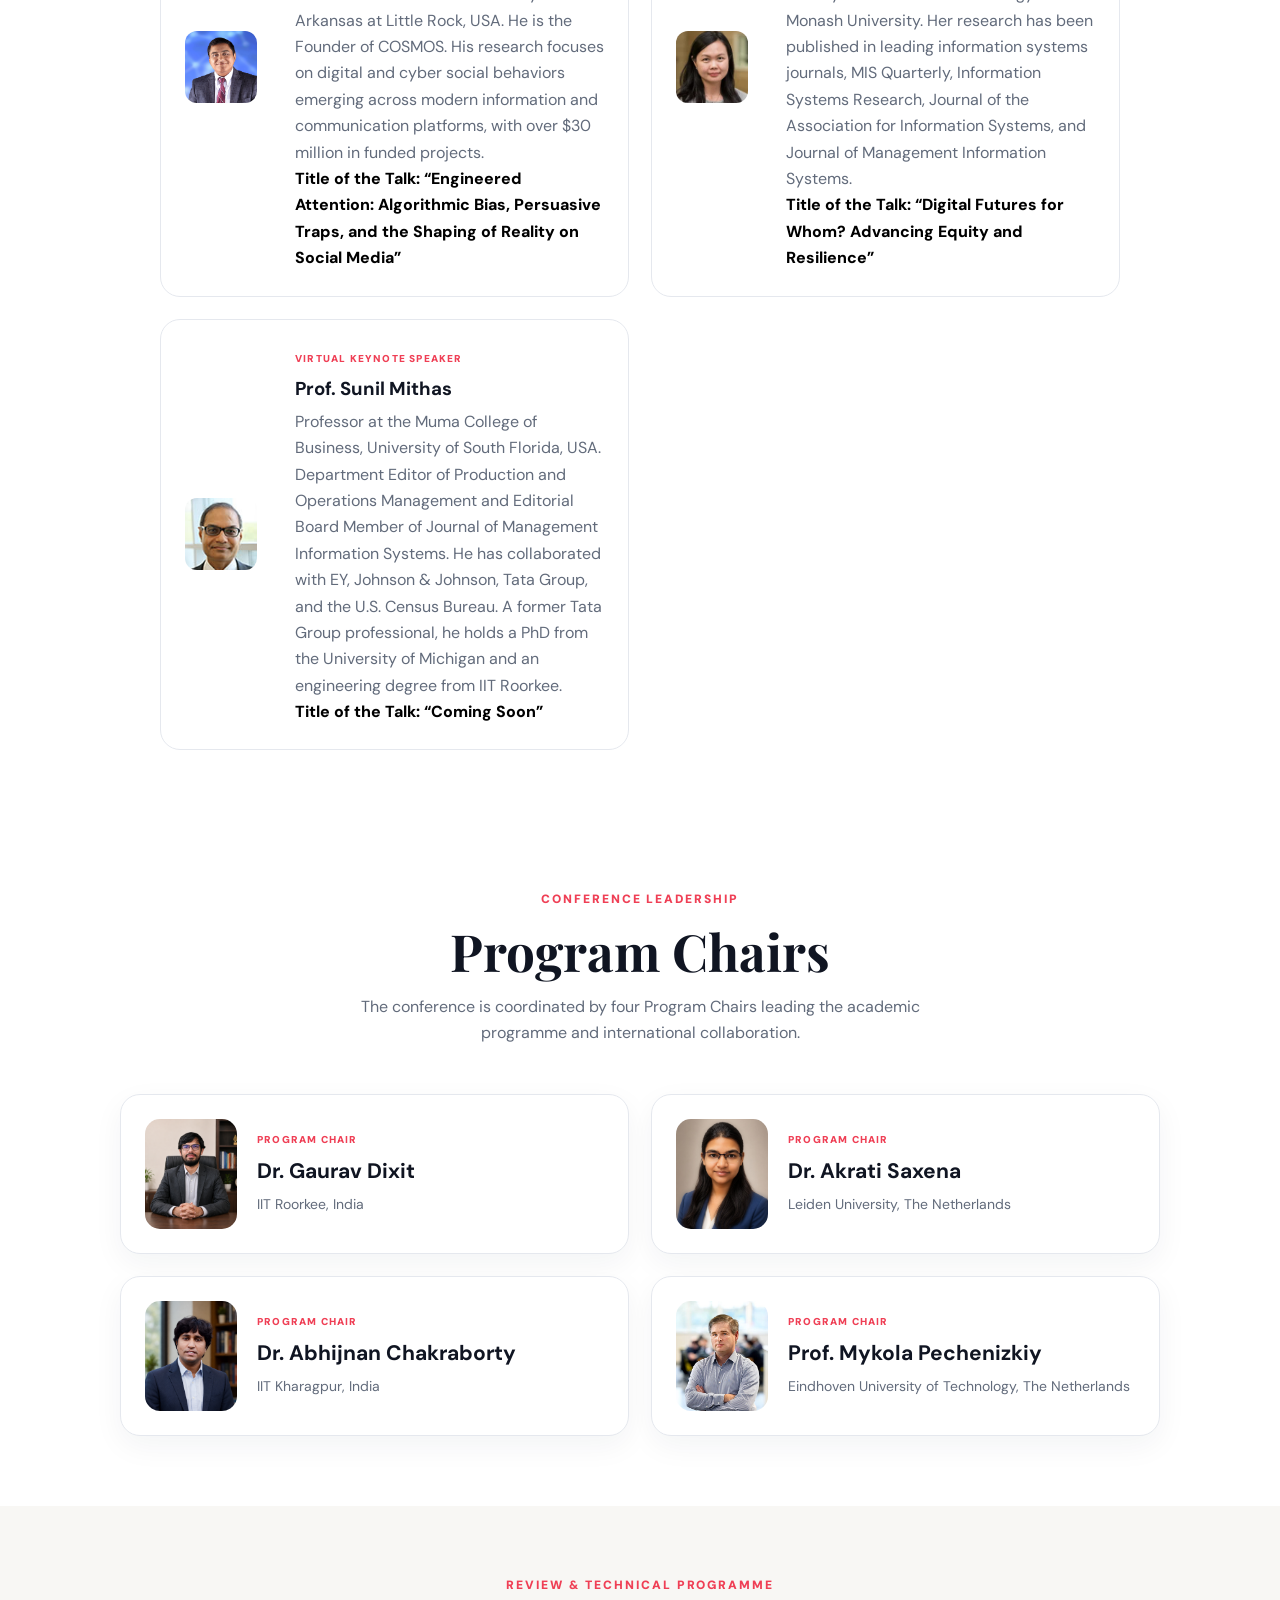
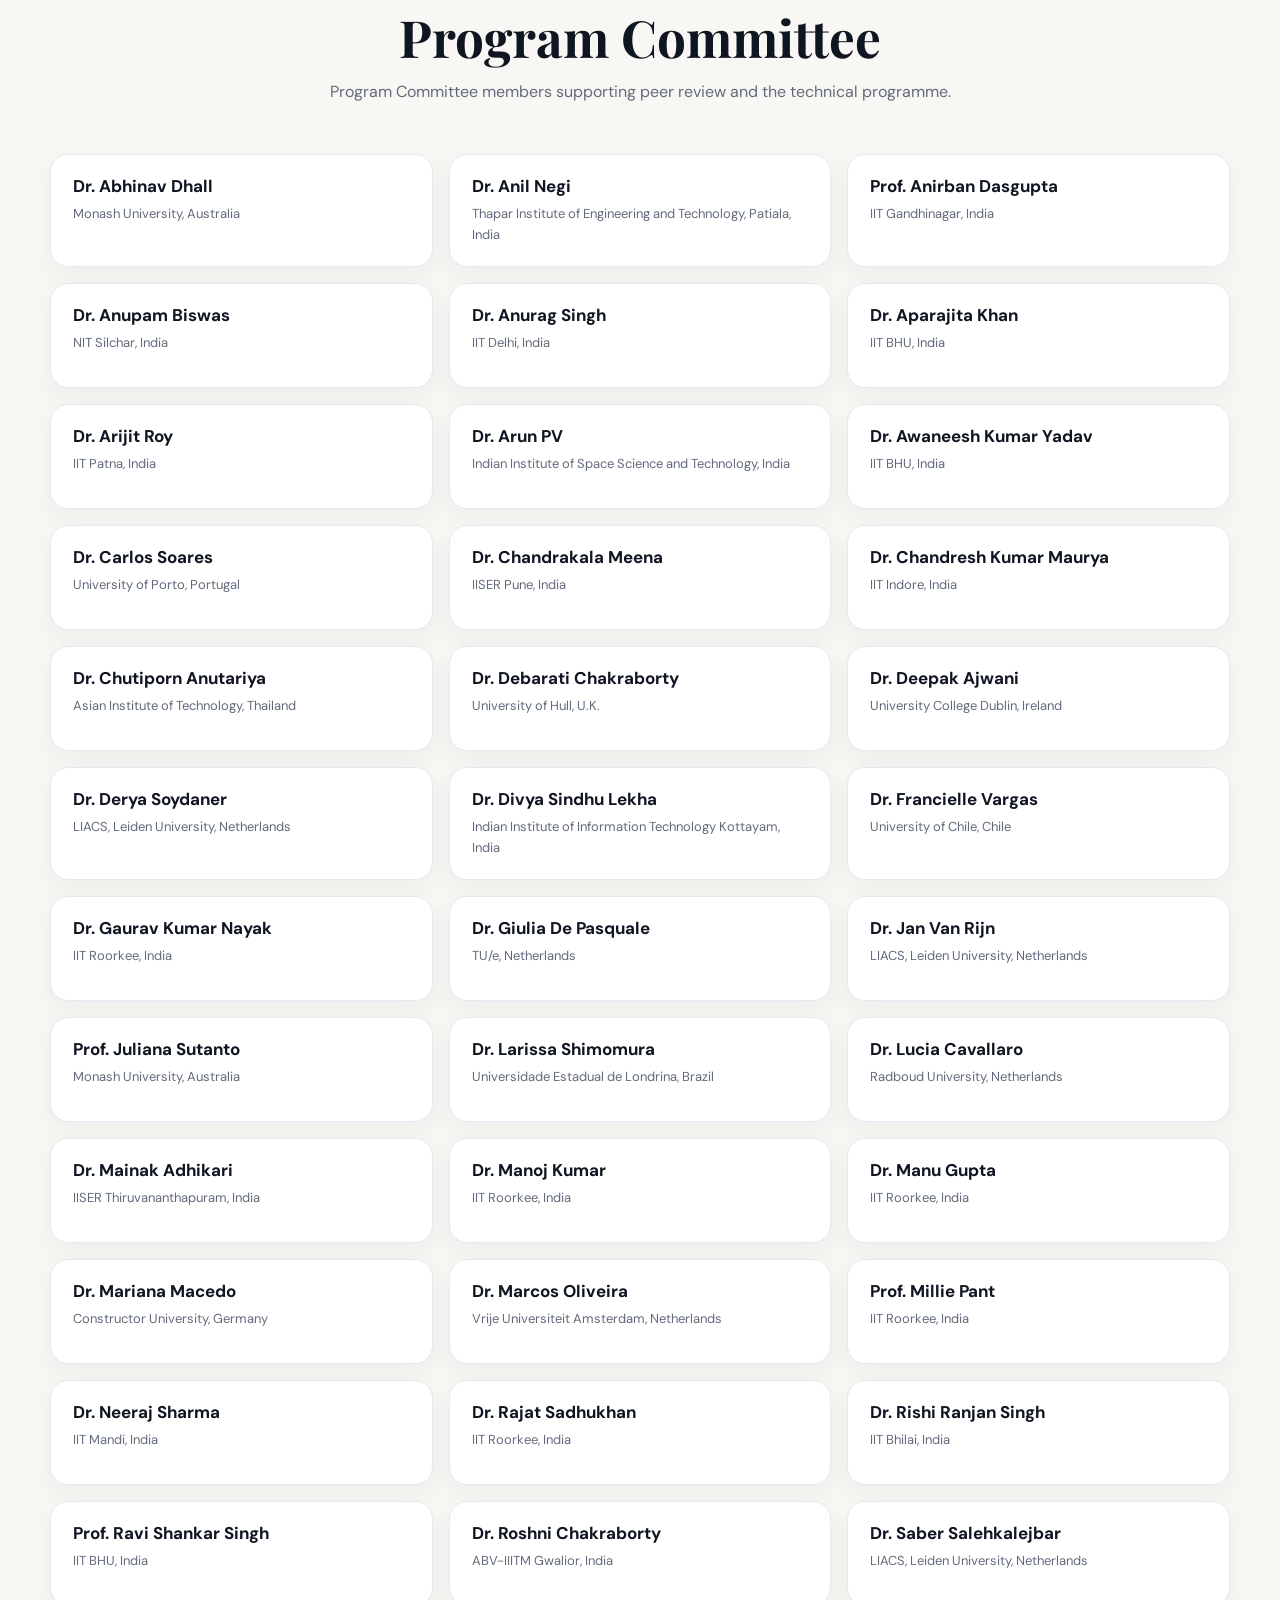
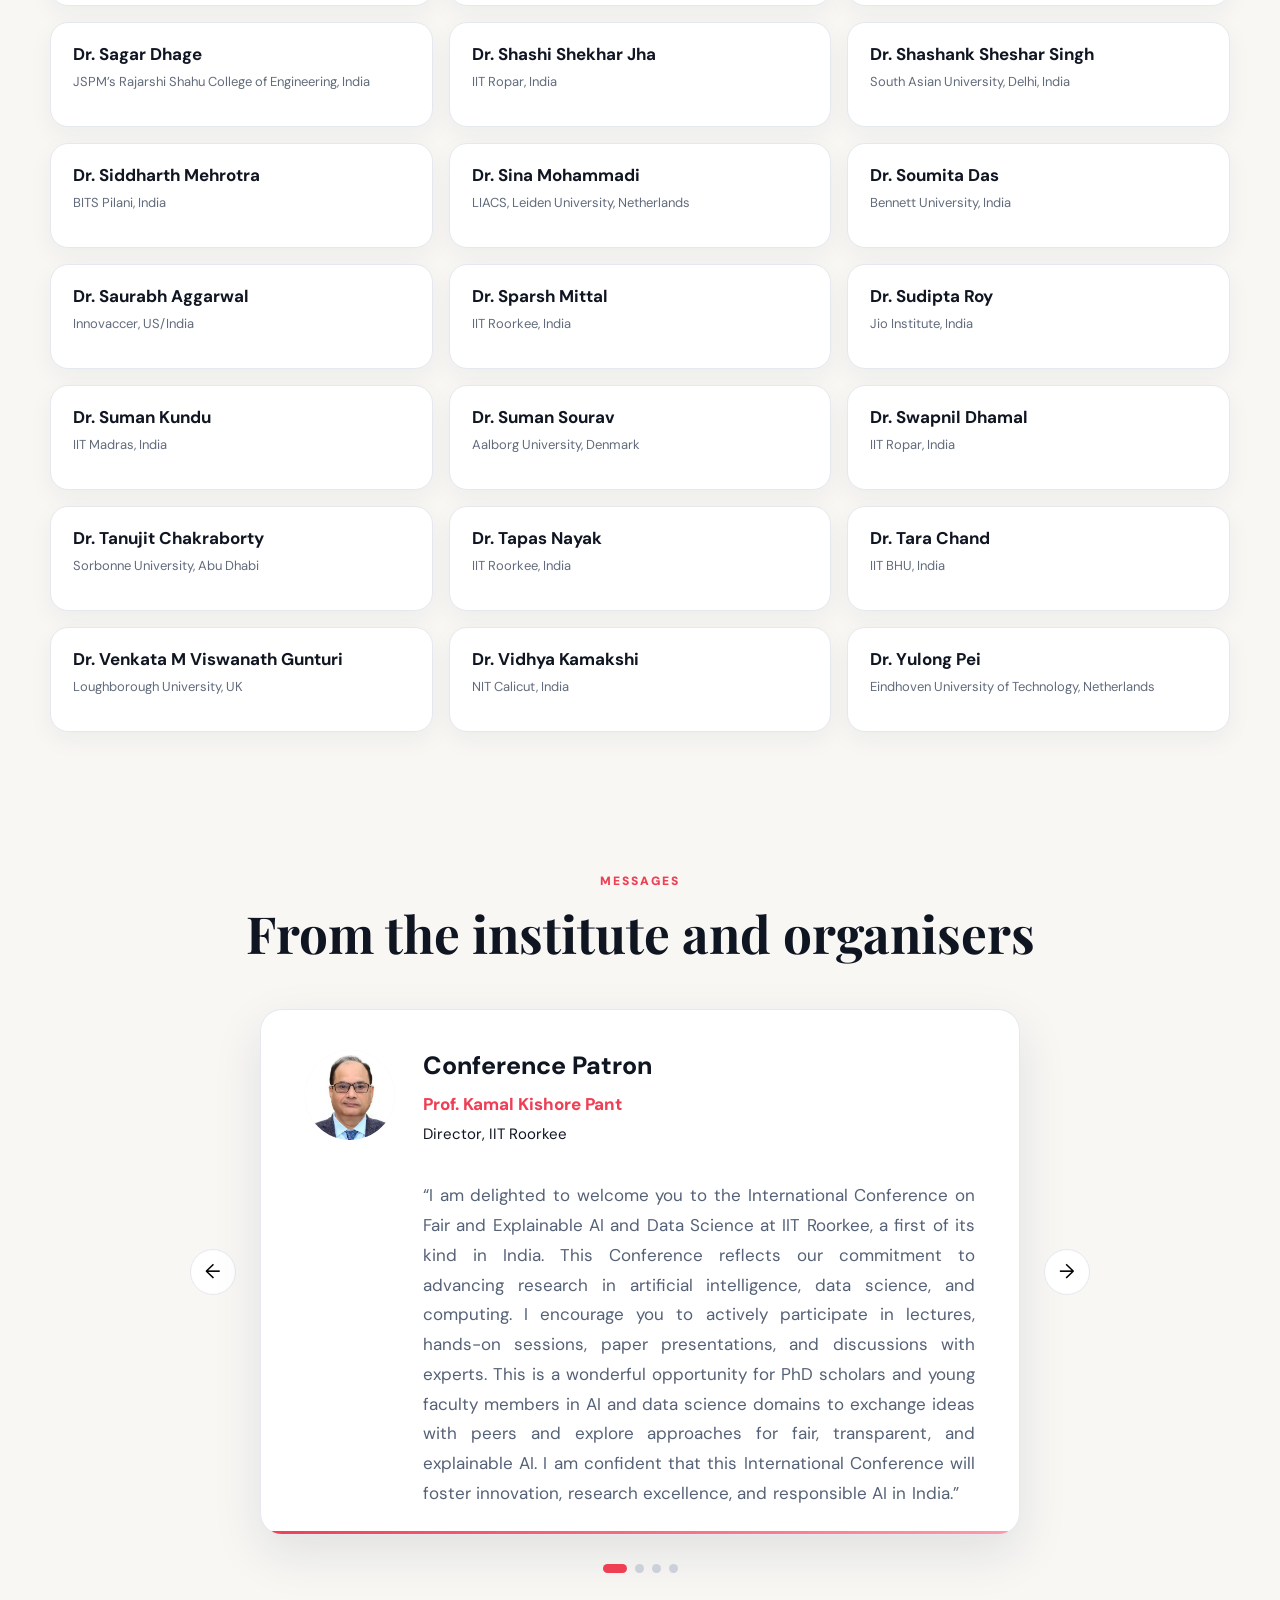
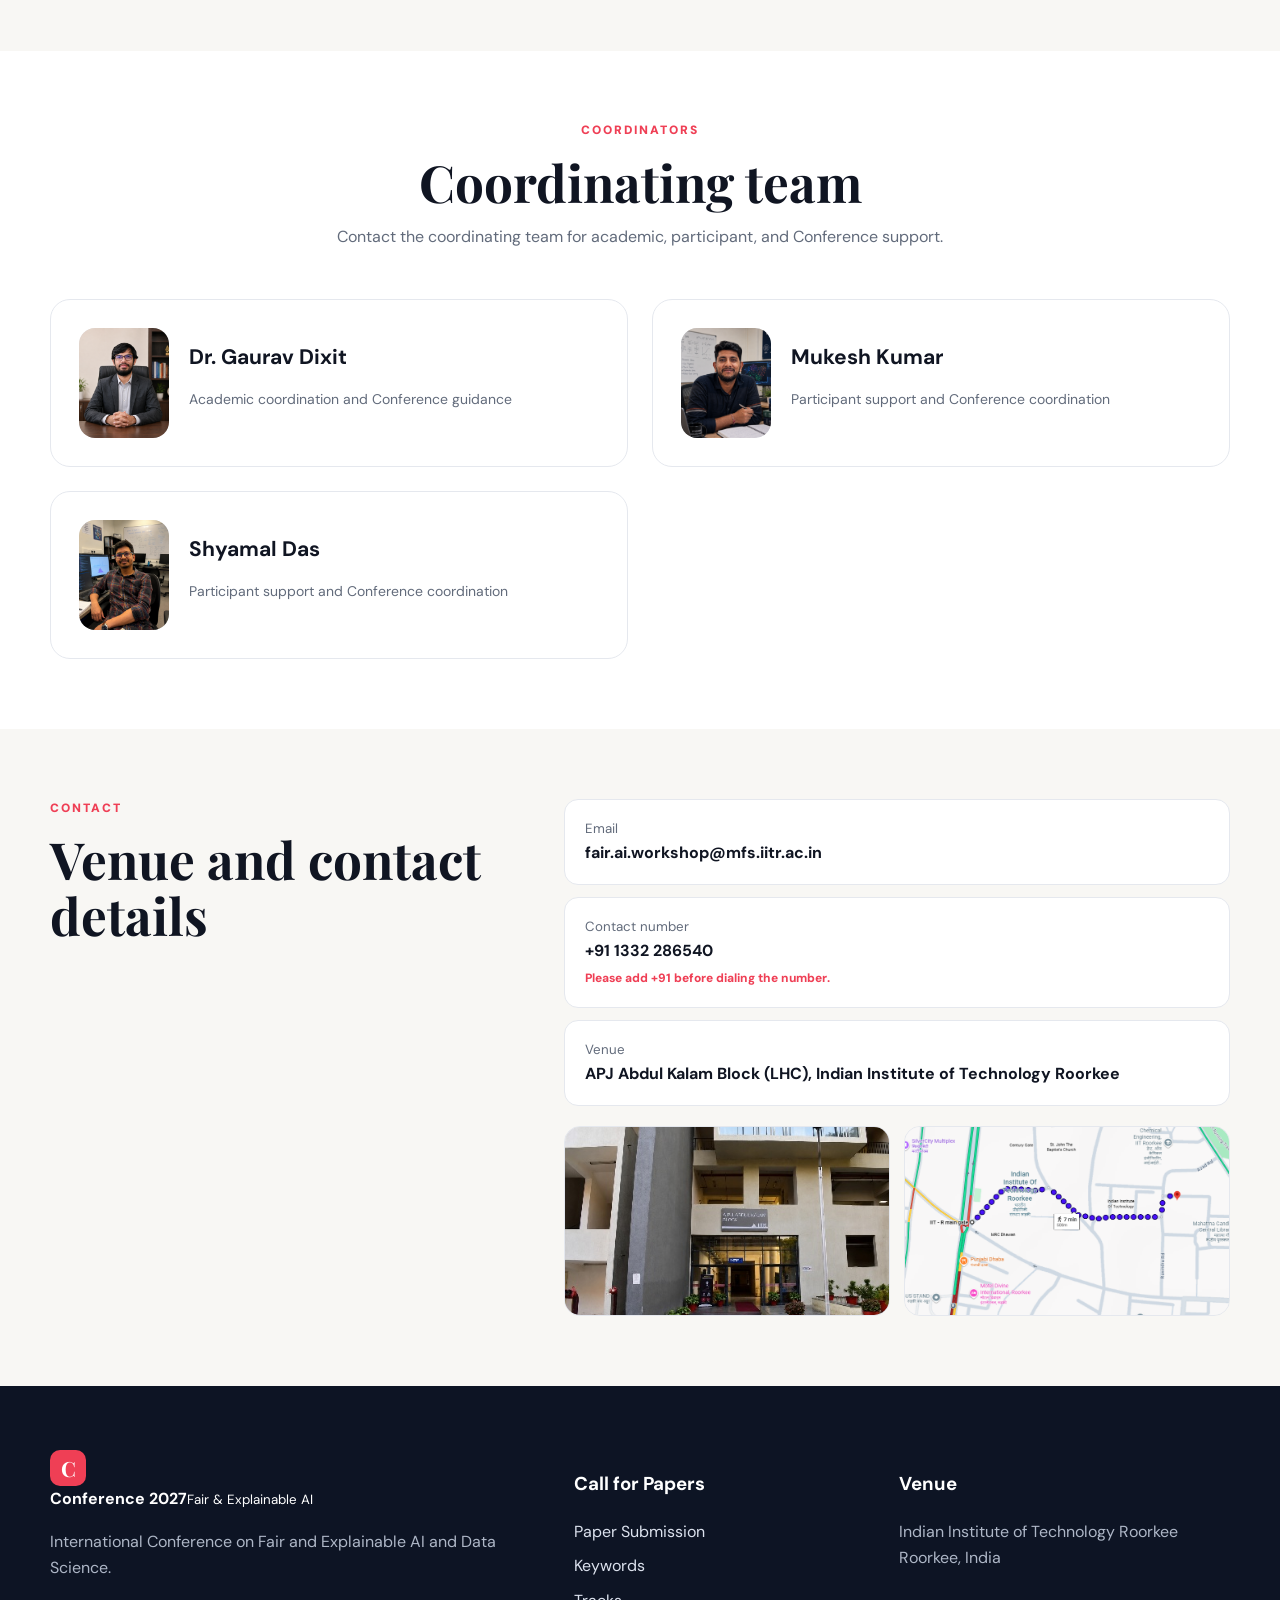
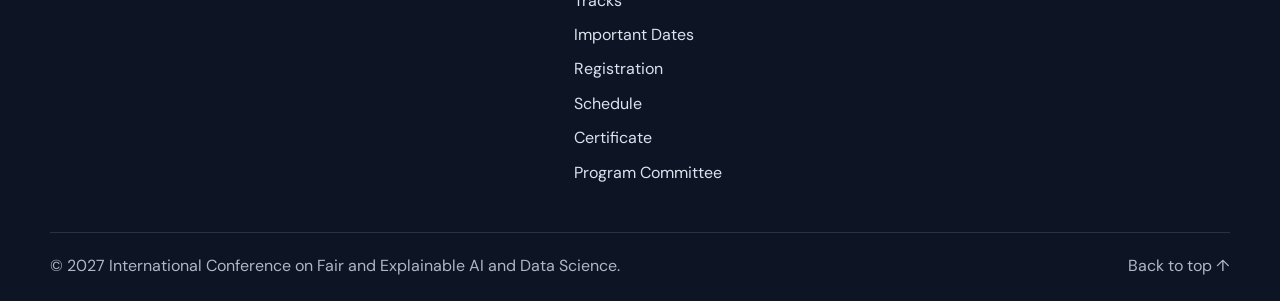
==== commit 038ba325: "Update about.html" ====
--- a/about.html
+++ b/about.html
@@ -447,8 +447,7 @@
               the <strong>Conference Paper Presentation only</strong>, or <strong>both</strong>,
               according to their preference. The registration fee has been revised due to the updated IIT Roorkee Guest House booking charges.
               <span class="limited-seats">
-                Short-Term course seats are limited; participants are encouraged to complete
-                their registration at the earliest to secure their participation.
+                Participation in FXAIDS 2027 is subject to limited seat availability. Registrations will be confirmed on a first-come, first-served basis, in accordance with applicable IIT Roorkee policies and guidelines. Registration fees are strictly non-refundable and non-transferable under any circumstances. Participants are encouraged to complete their registration at the earliest to secure their participation.
               </span>
             </p>
 
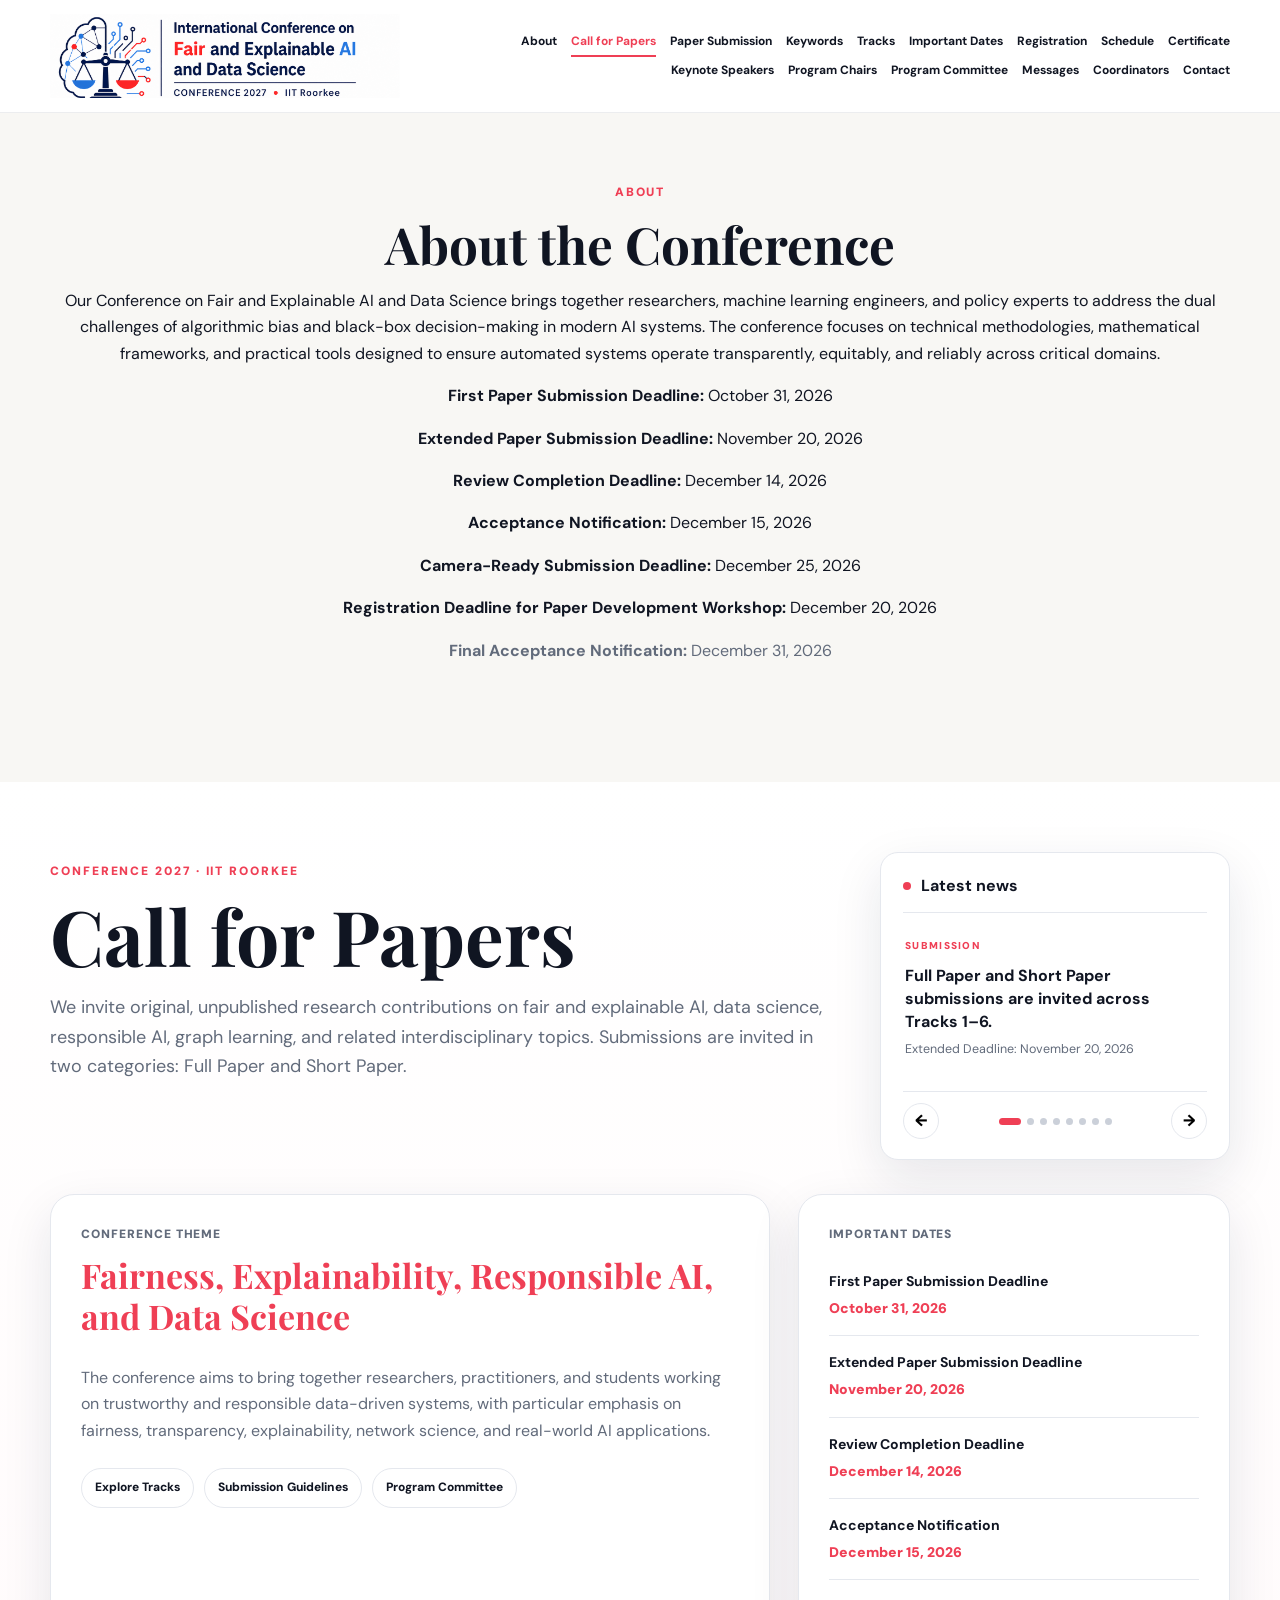
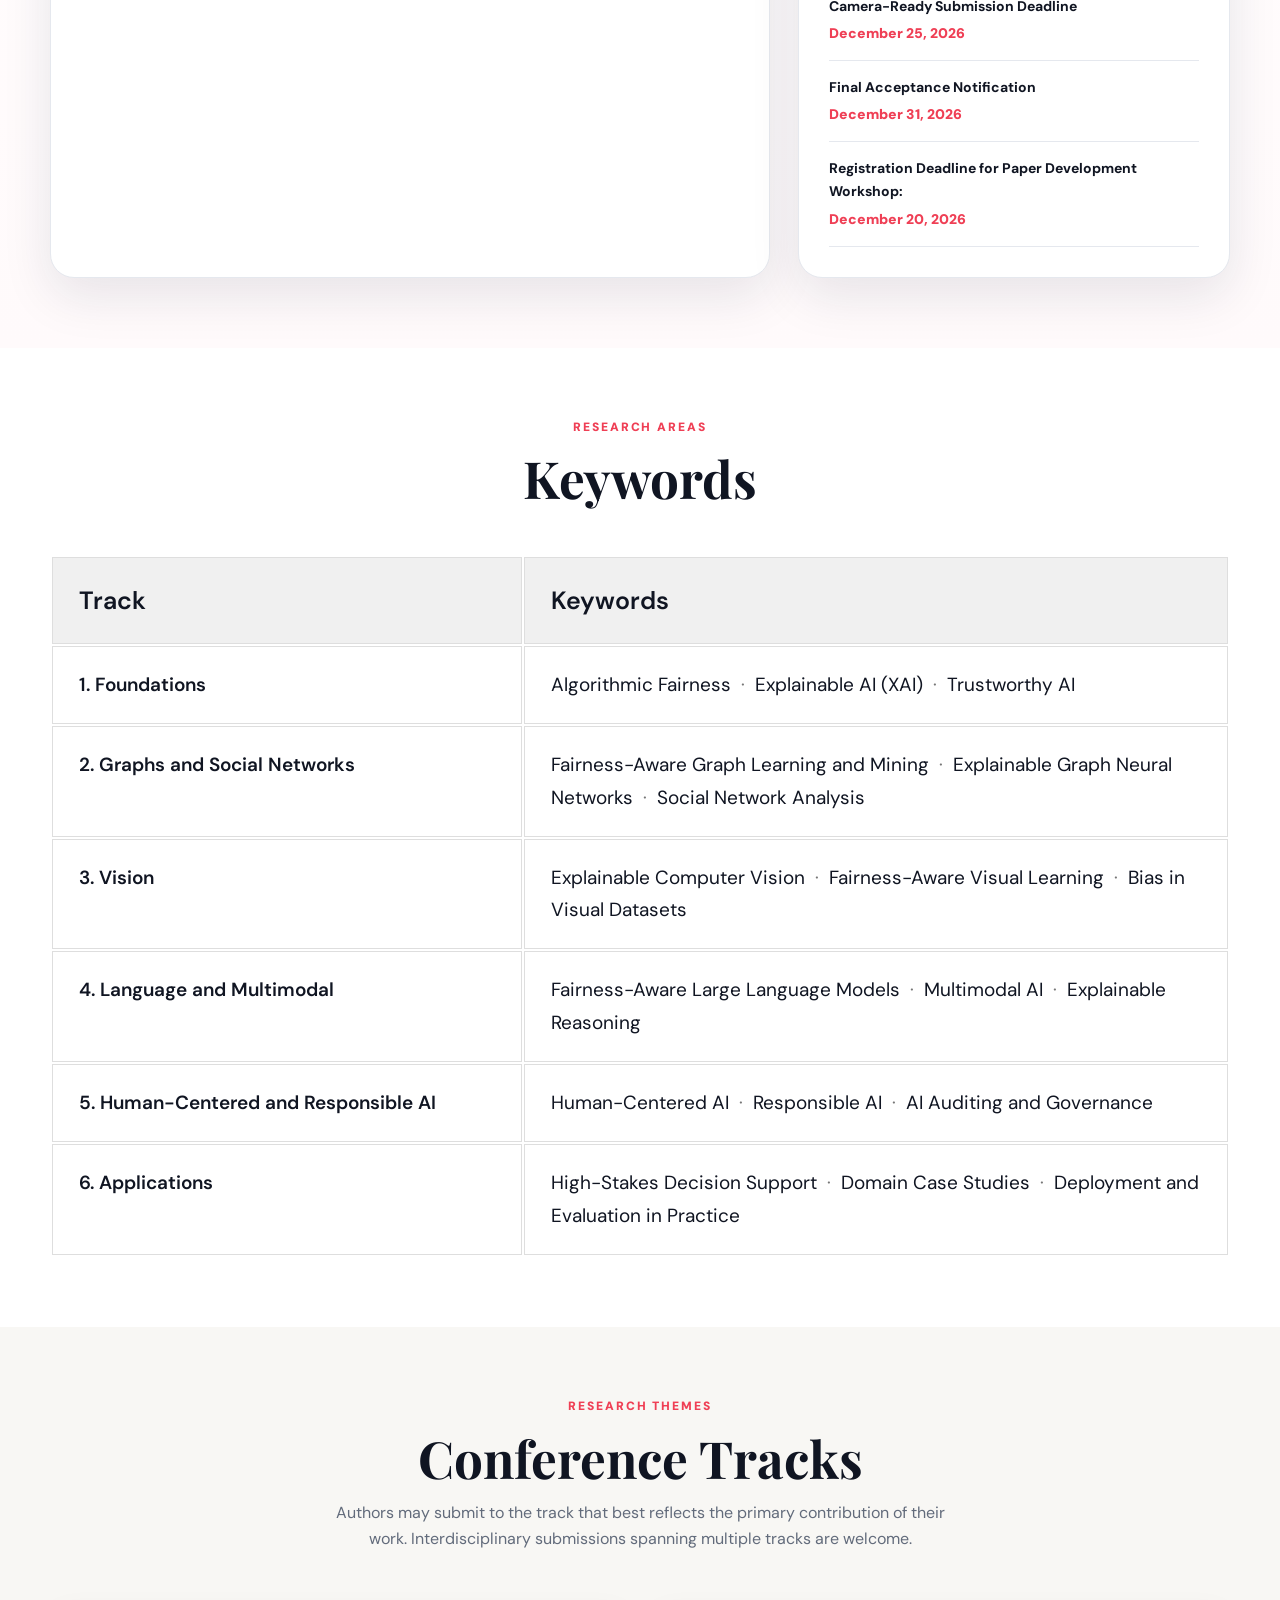
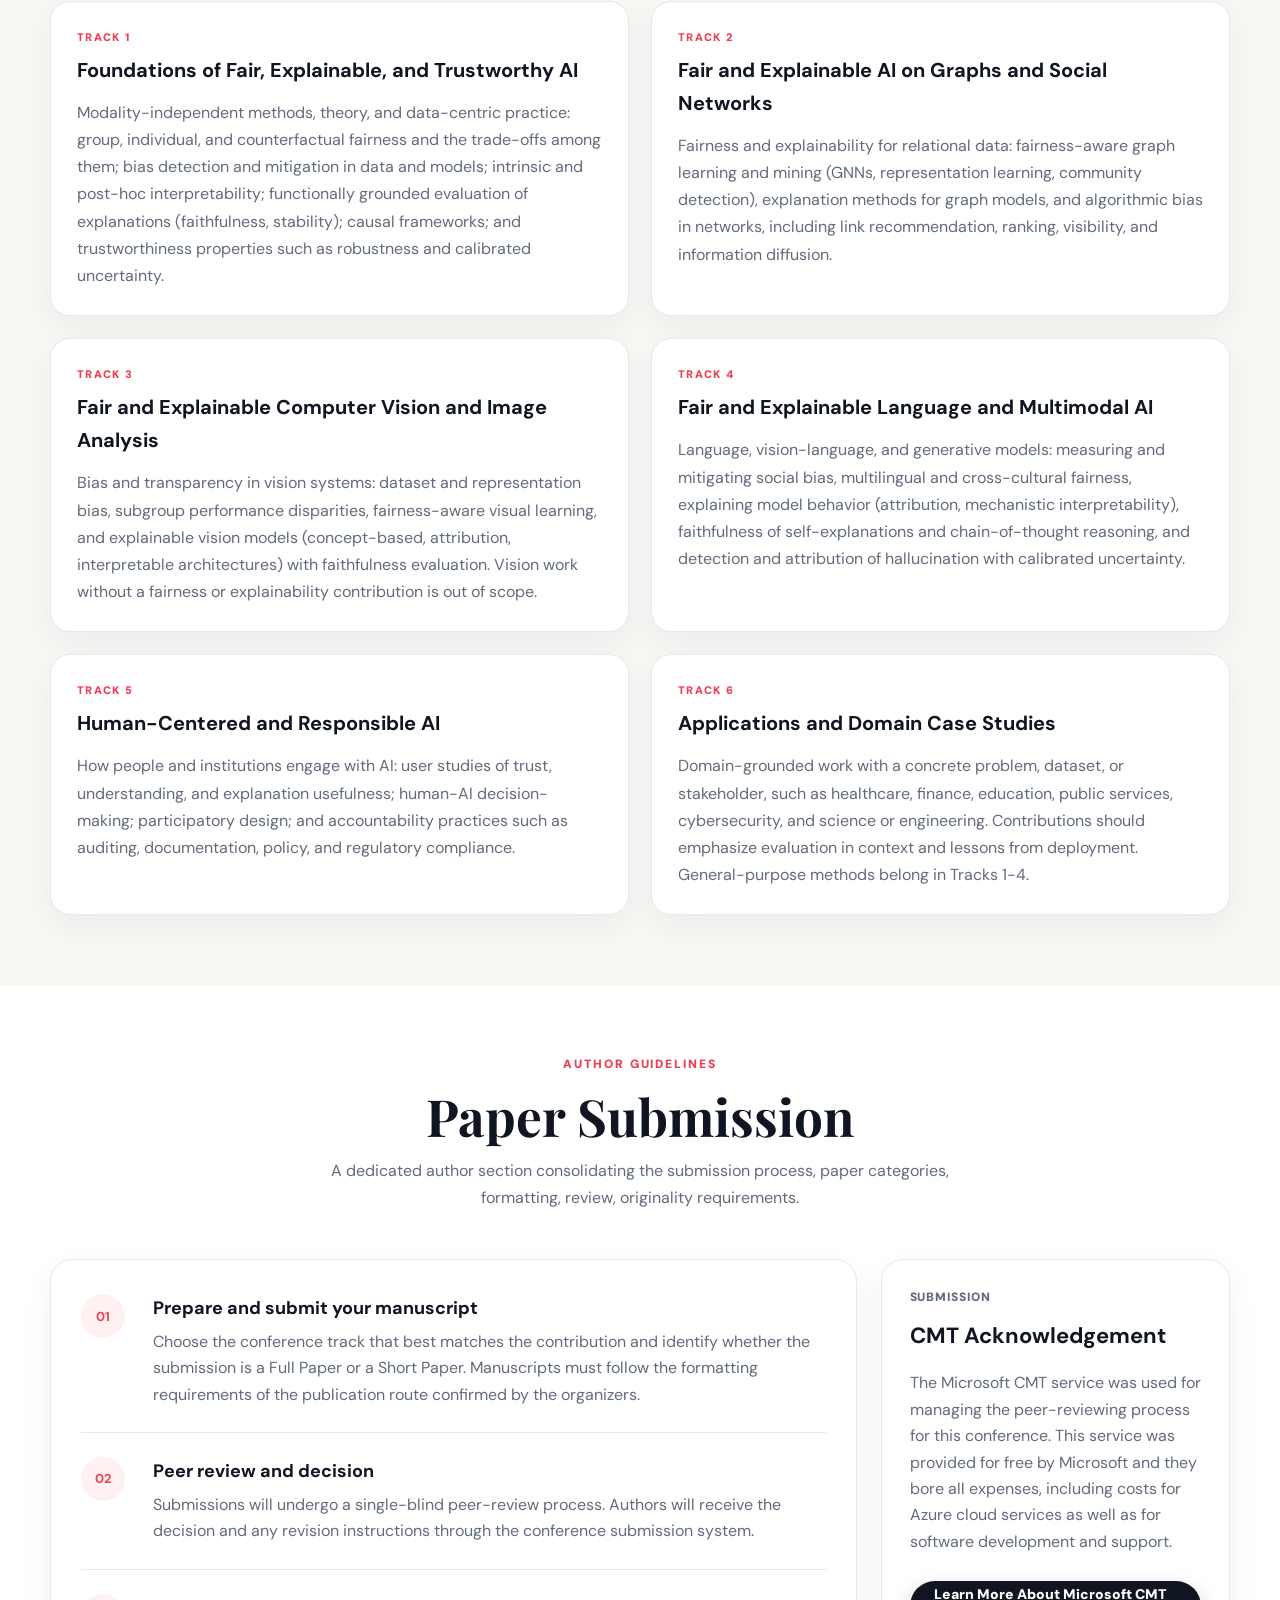
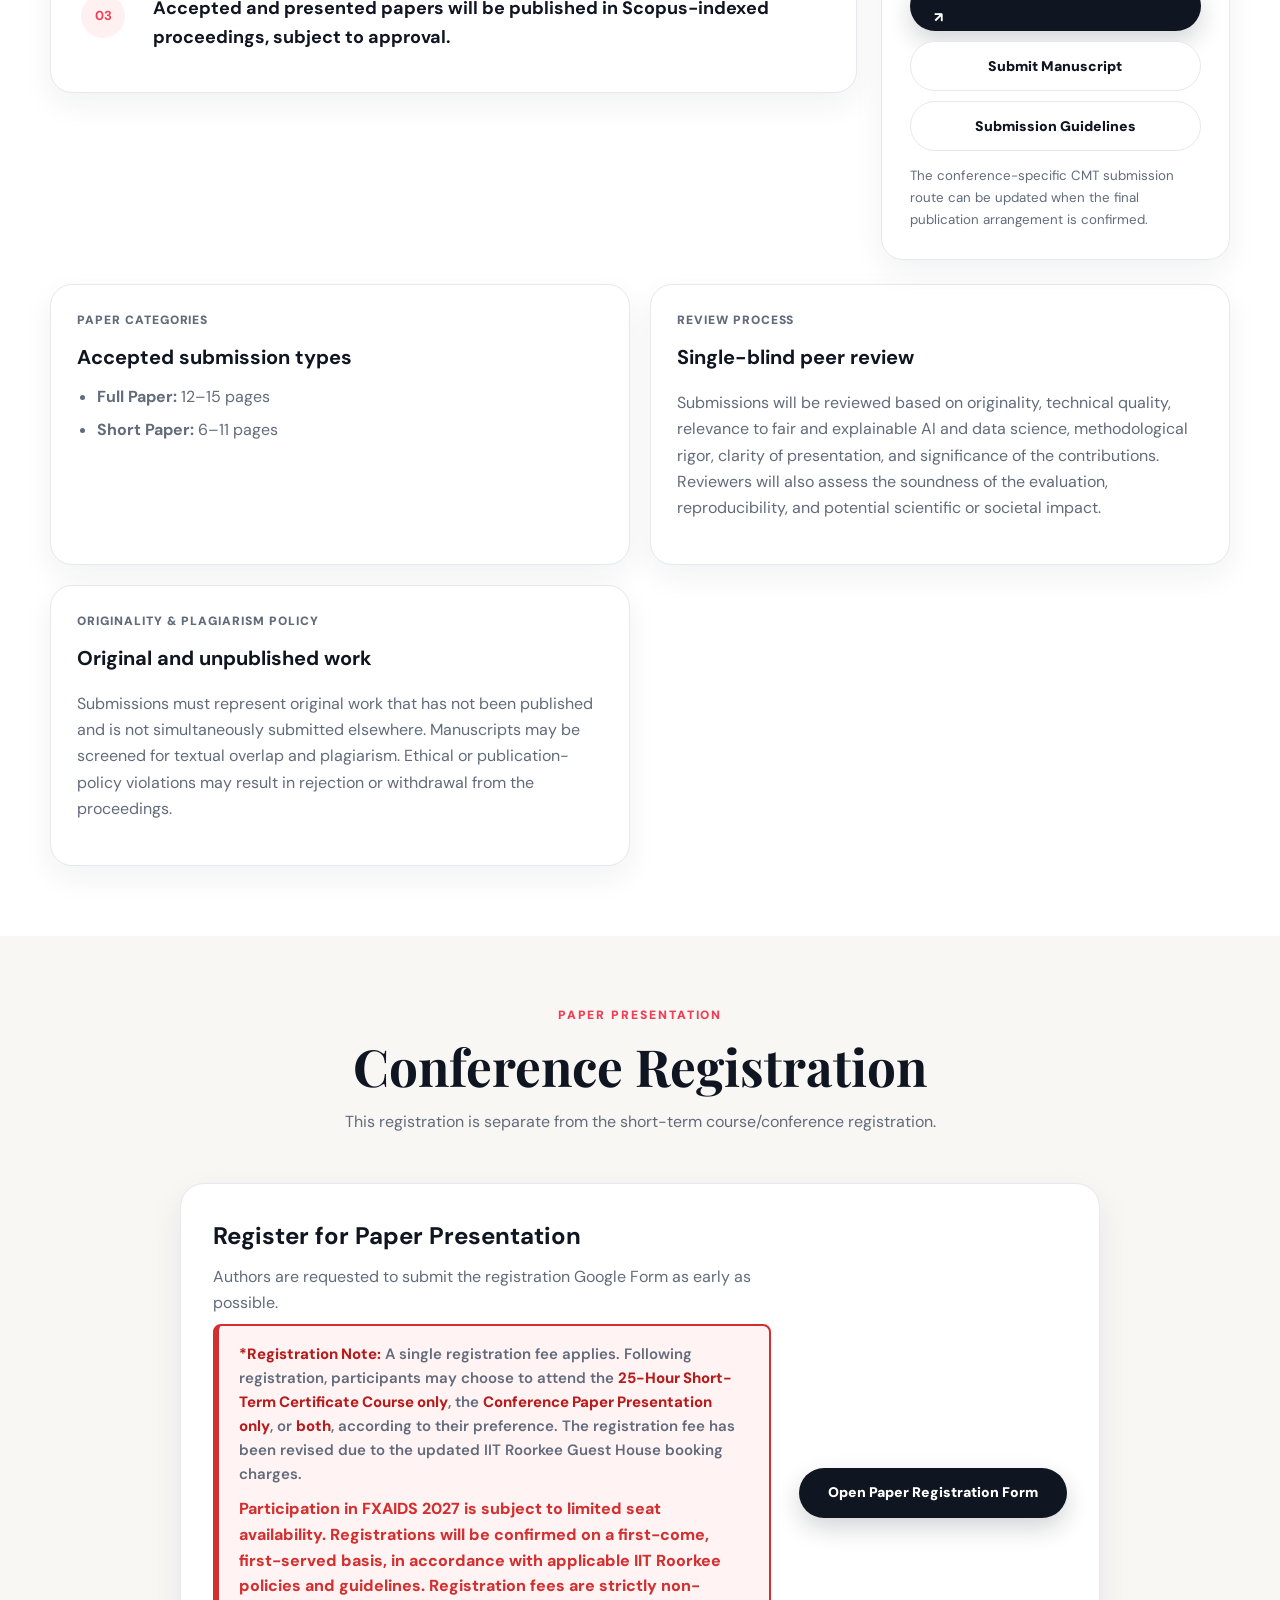
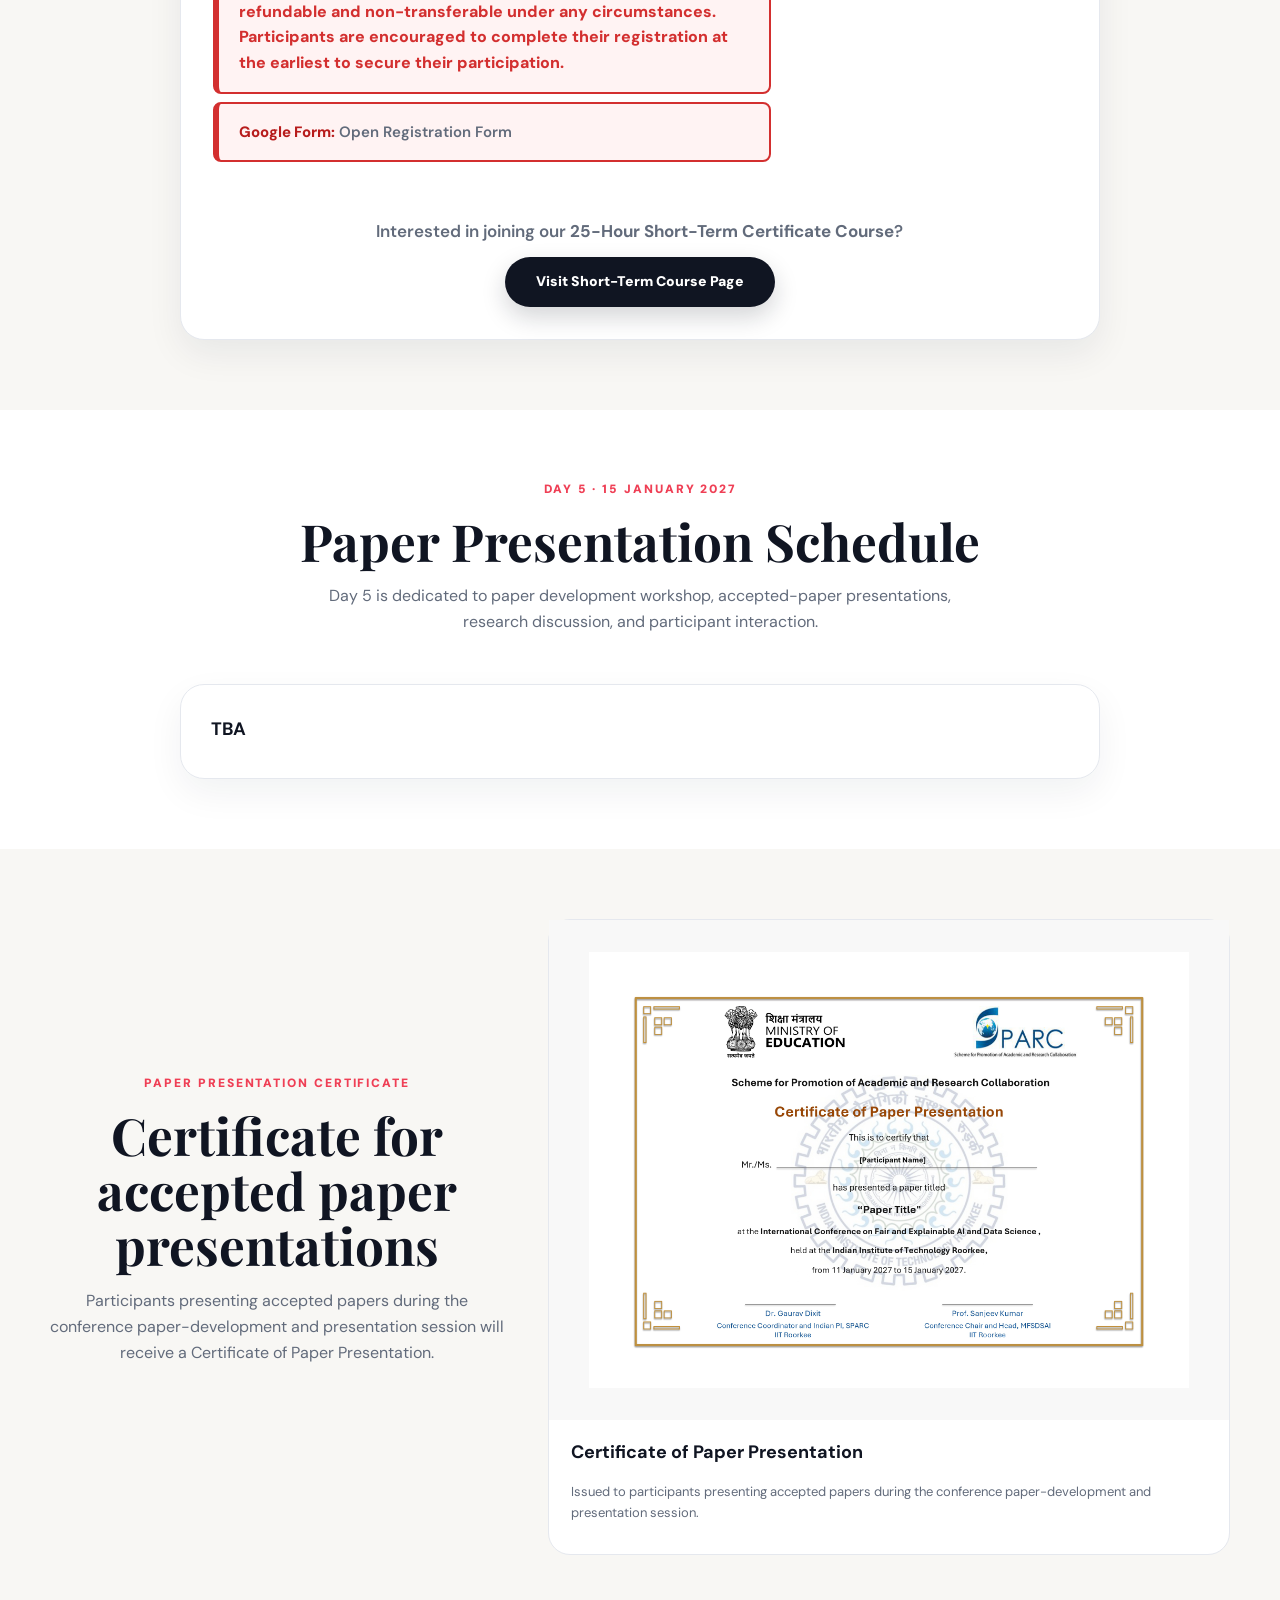
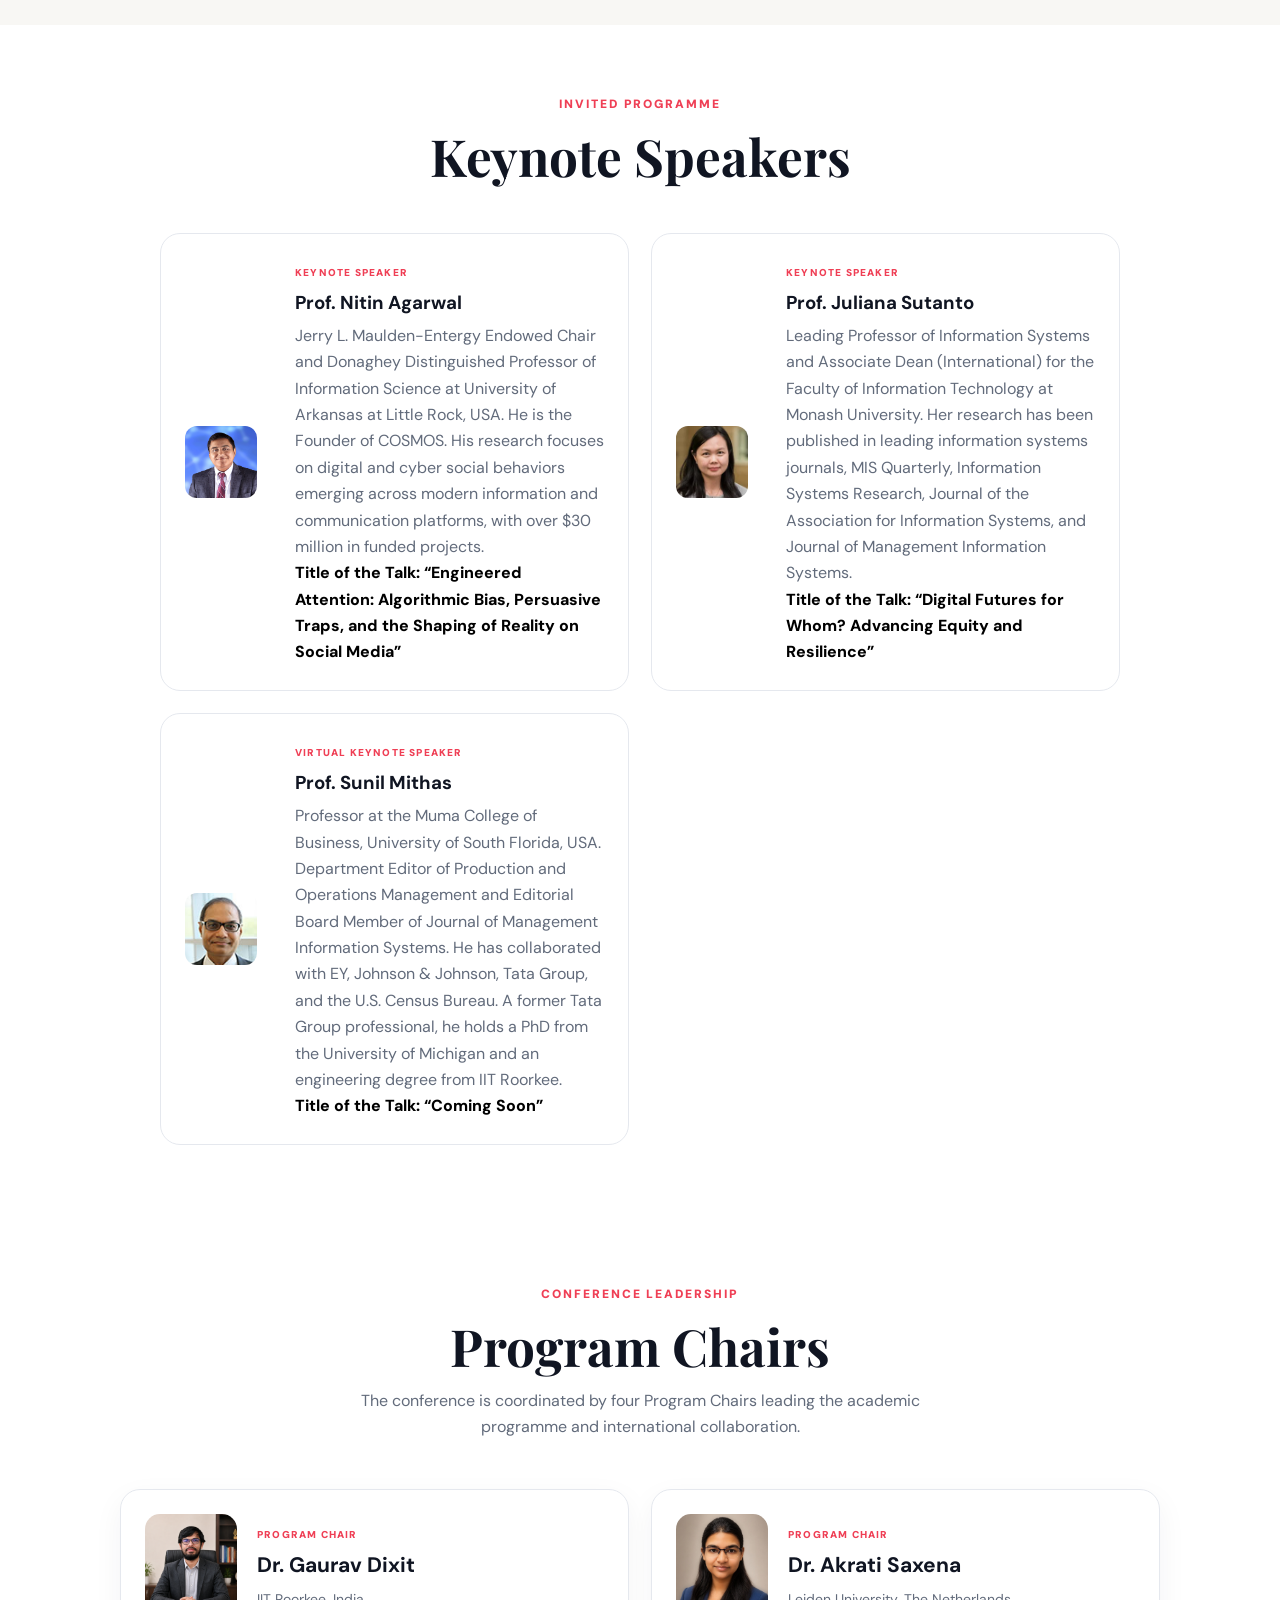
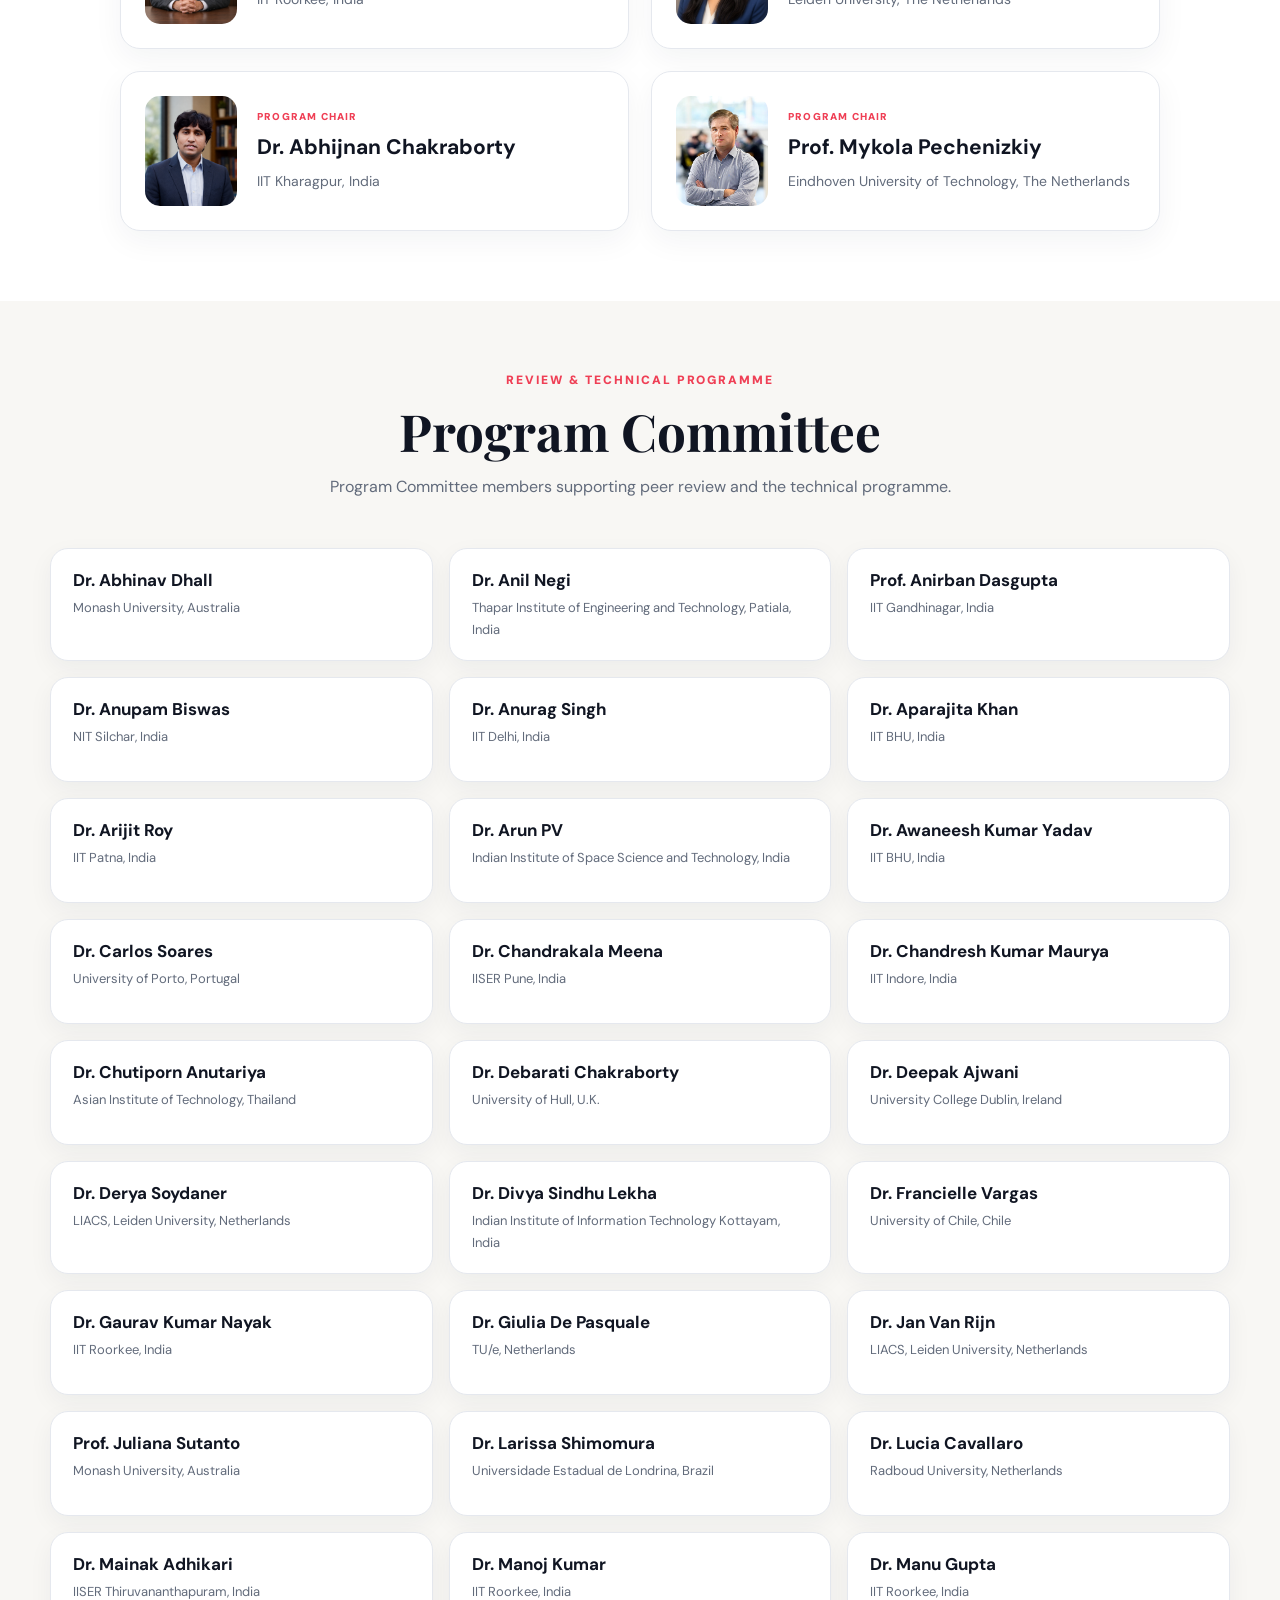
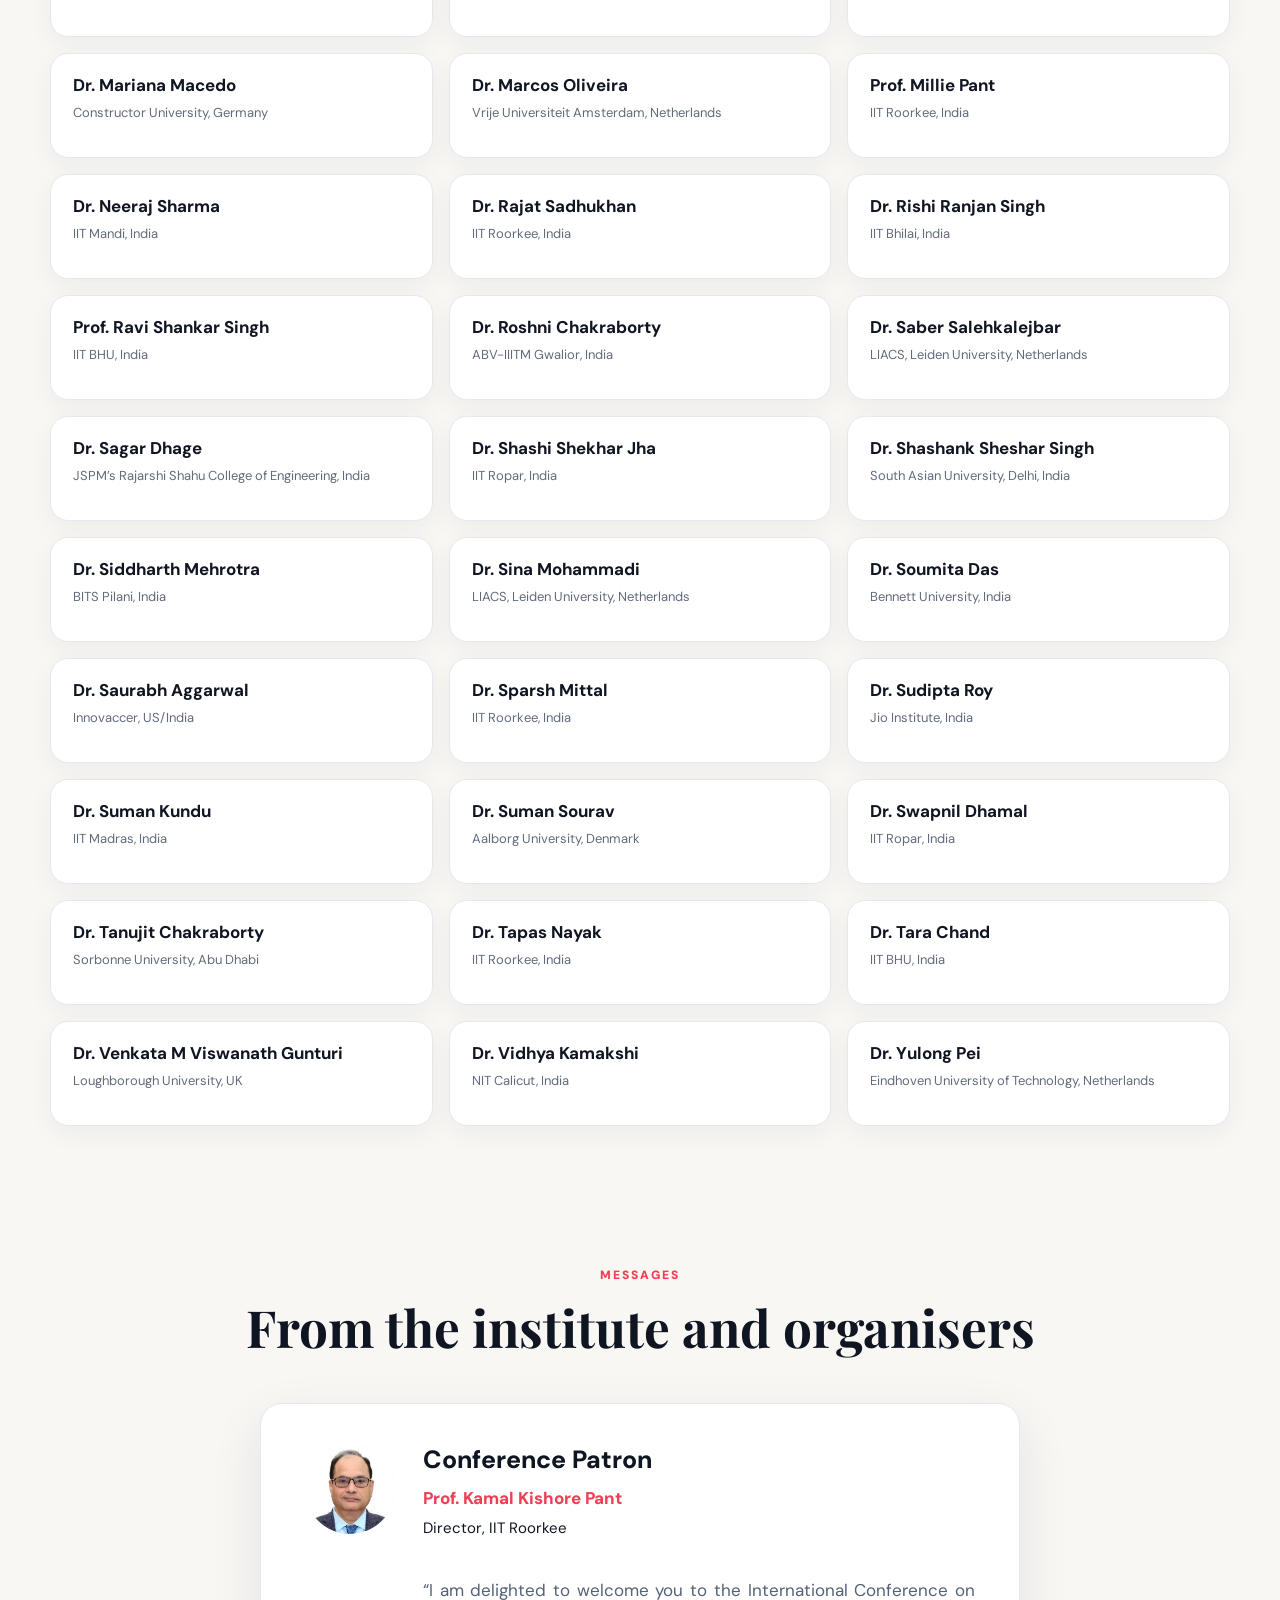
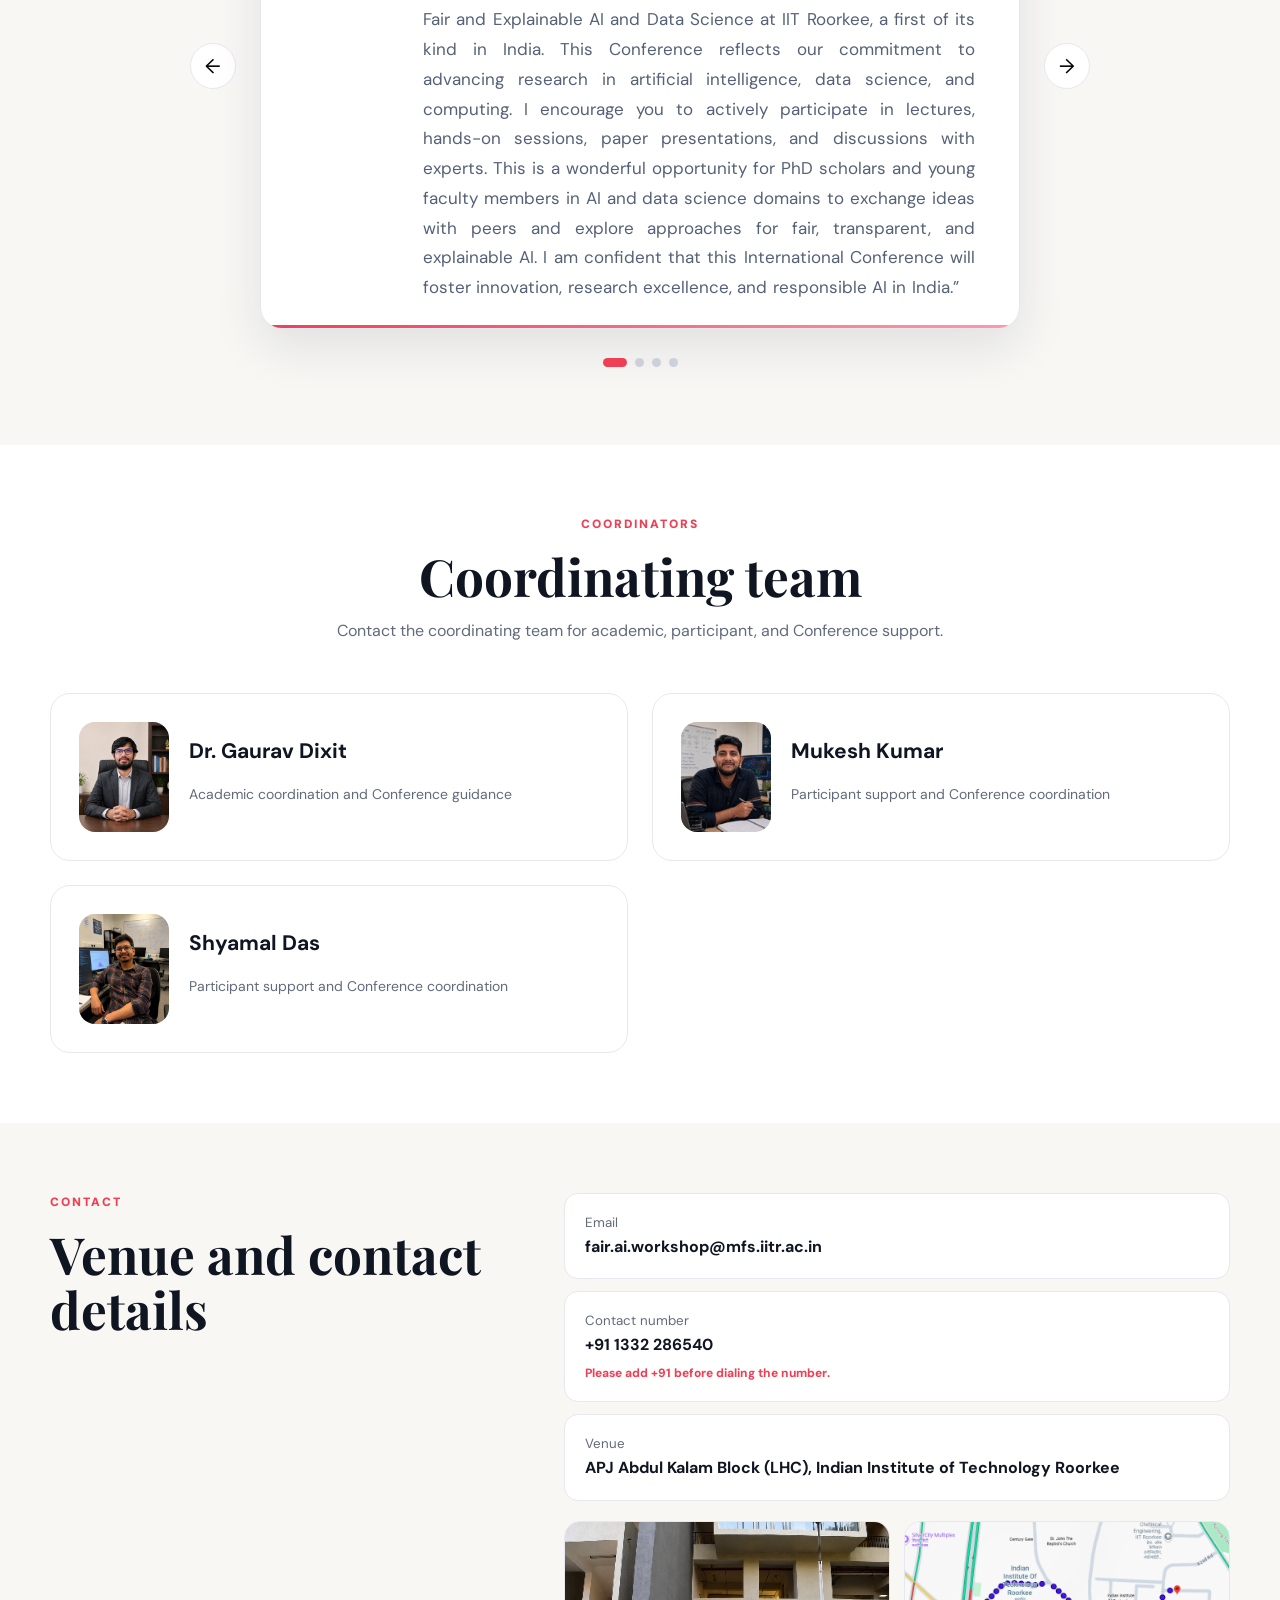
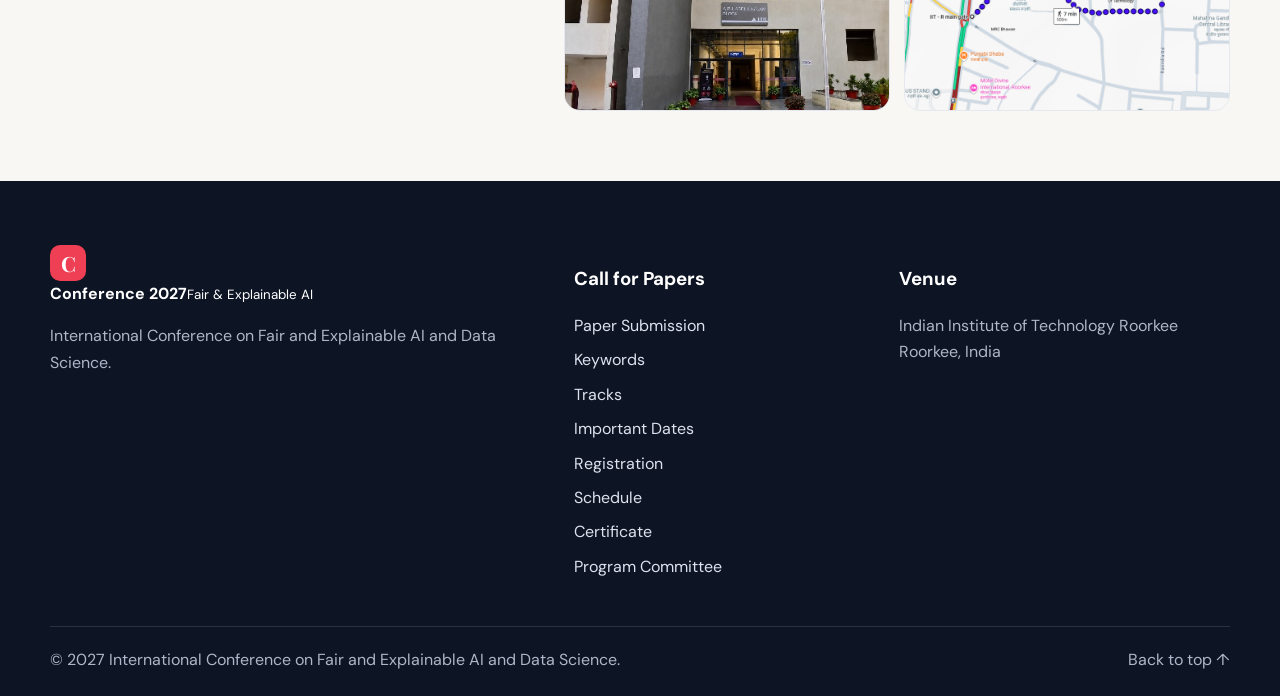
==== commit 131e8cf8: "Update about.html" ====
--- a/about.html
+++ b/about.html
@@ -54,10 +54,13 @@
           <p class="eyebrow">About</p>
           <h2>About the Conference</h2>
           <p>Our Conference on Fair and Explainable AI and Data Science brings together researchers, machine learning engineers, and policy experts to address the dual challenges of algorithmic bias and black-box decision-making in modern AI systems. The conference focuses on technical methodologies, mathematical frameworks, and practical tools designed to ensure automated systems operate transparently, equitably, and reliably across critical domains.</p>
-          <p><strong>Paper Submission Extended Deadline:</strong> November 20, 2026</p>
-           <p><strong>Acceptance Notification:</strong> December 15, 2026</p>
+          <p><strong>First Paper Submission Deadline:</strong> October 31, 2026</p>
+           <p><strong>Extended Paper Submission Deadline:</strong> November 20, 2026</p>
+          <p><strong>Review Completion Deadline:</strong> December 14, 2026</p>
+          <p><strong>Acceptance Notification:</strong> December 15, 2026</p>
+          <p><strong>Camera-Ready Submission Deadline:</strong> December 25, 2026</p>
            <p><strong>Registration Deadline for Paper Development Workshop:</strong> December 20, 2026</p>
-          <p><strong>Note:</strong> Any revision or camera-ready dates will be announced on this page.</p>
+          <p><strong>Final Acceptance Notification:</strong> December 31, 2026</p>
         </div>
       </div>
     </section>
@@ -145,10 +148,13 @@
 
           <aside class="cfp-date-card" id="important-dates">
             <p class="mini-label">Important Dates</p>
-            <div class="cfp-date-row"><strong>Paper Submission Extended Deadline</strong><span>November 20, 2026</span></div>
+             <div class="cfp-date-row"><strong>First Paper Submission Deadline</strong><span>October 31, 2026</span></div>
+            <div class="cfp-date-row"><strong>Extended Paper Submission Deadline</strong><span>November 20, 2026</span></div>
+            <div class="cfp-date-row"><strong>Review Completion Deadline</strong><span>December 14, 2026</span></div>
             <div class="cfp-date-row"><strong>Acceptance Notification</strong><span>December 15, 2026</span></div>
+            <div class="cfp-date-row"><strong>Camera-Ready Submission Deadline</strong><span>December 25, 2026</span></div>
+            <div class="cfp-date-row"><strong>Final Acceptance Notification</strong><span>December 31, 2026</span></div>
             <div class="cfp-date-row"><strong>Registration Deadline for Paper Development Workshop:</strong><span>December 20, 2026</span></div>
-            <p class="cfp-date-note">Any revision or camera-ready dates will be announced on this page.</p>
           </aside>
         </div>
       </div>
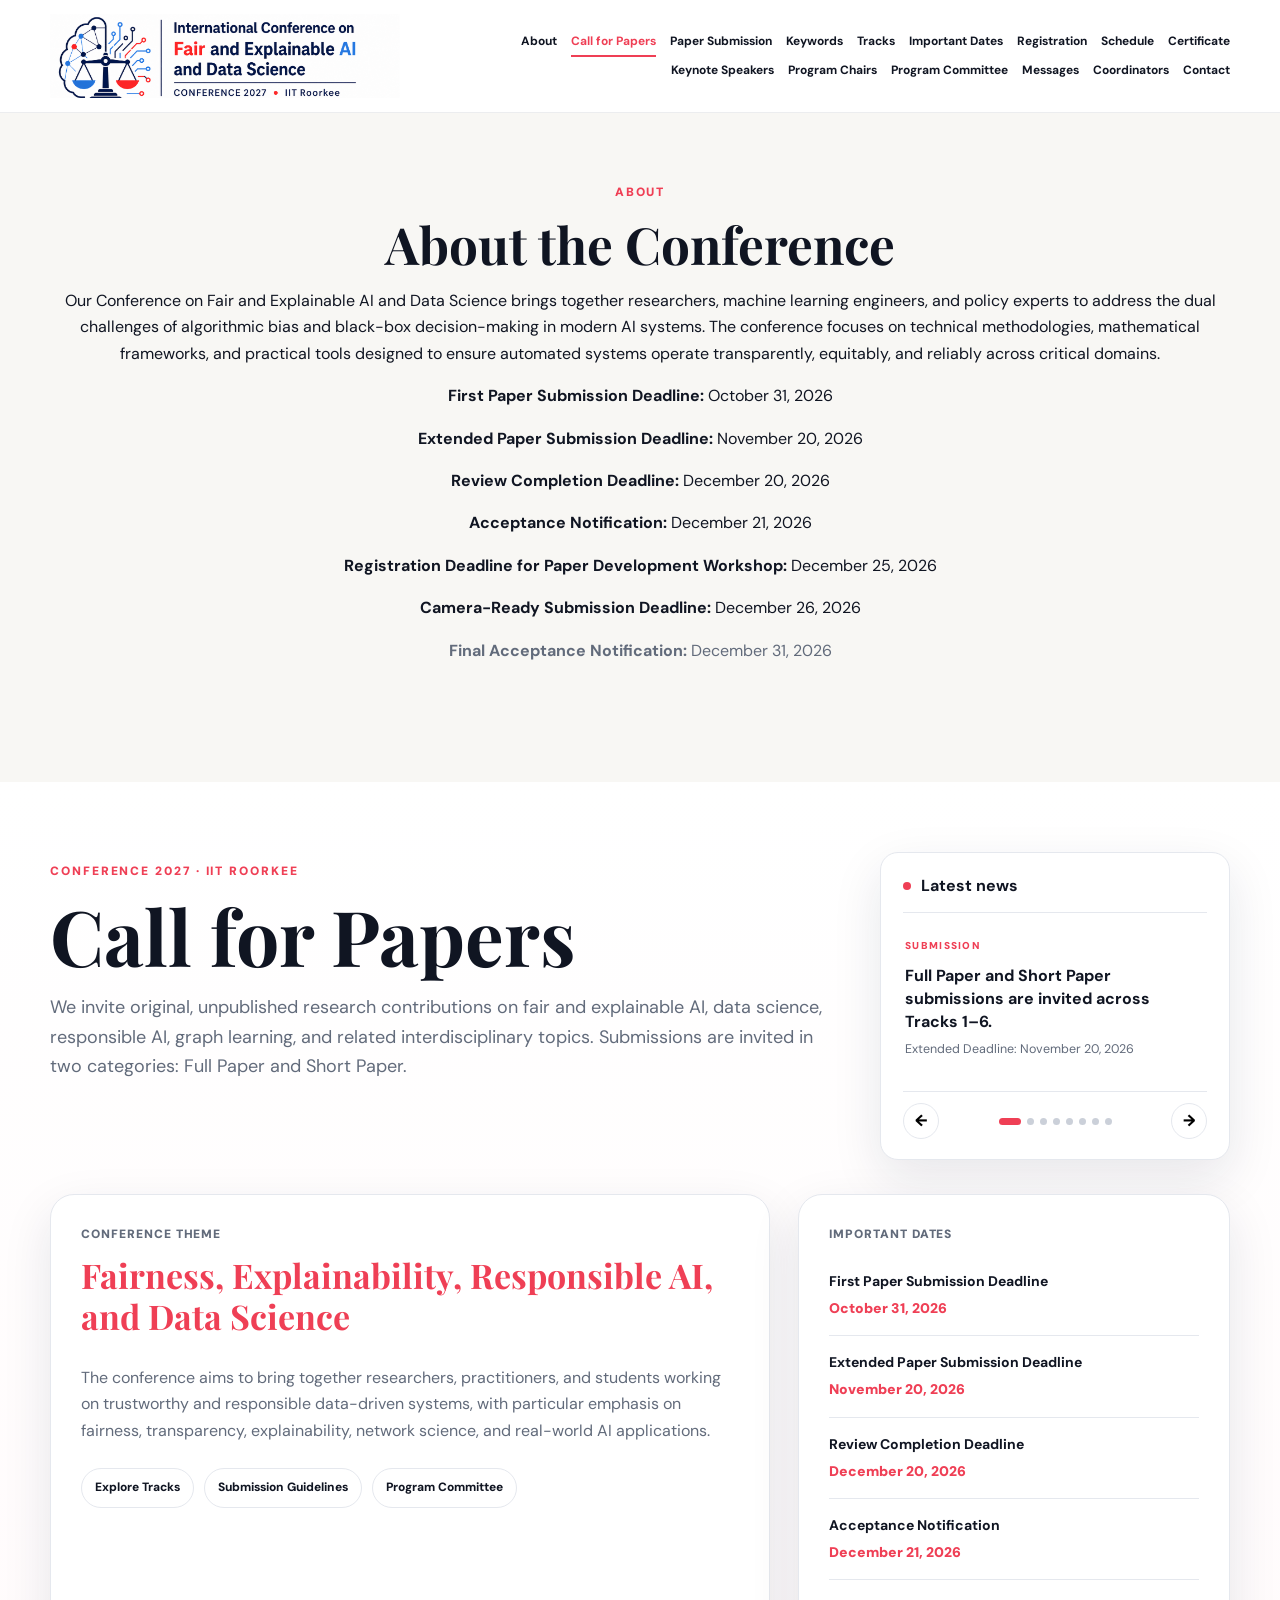
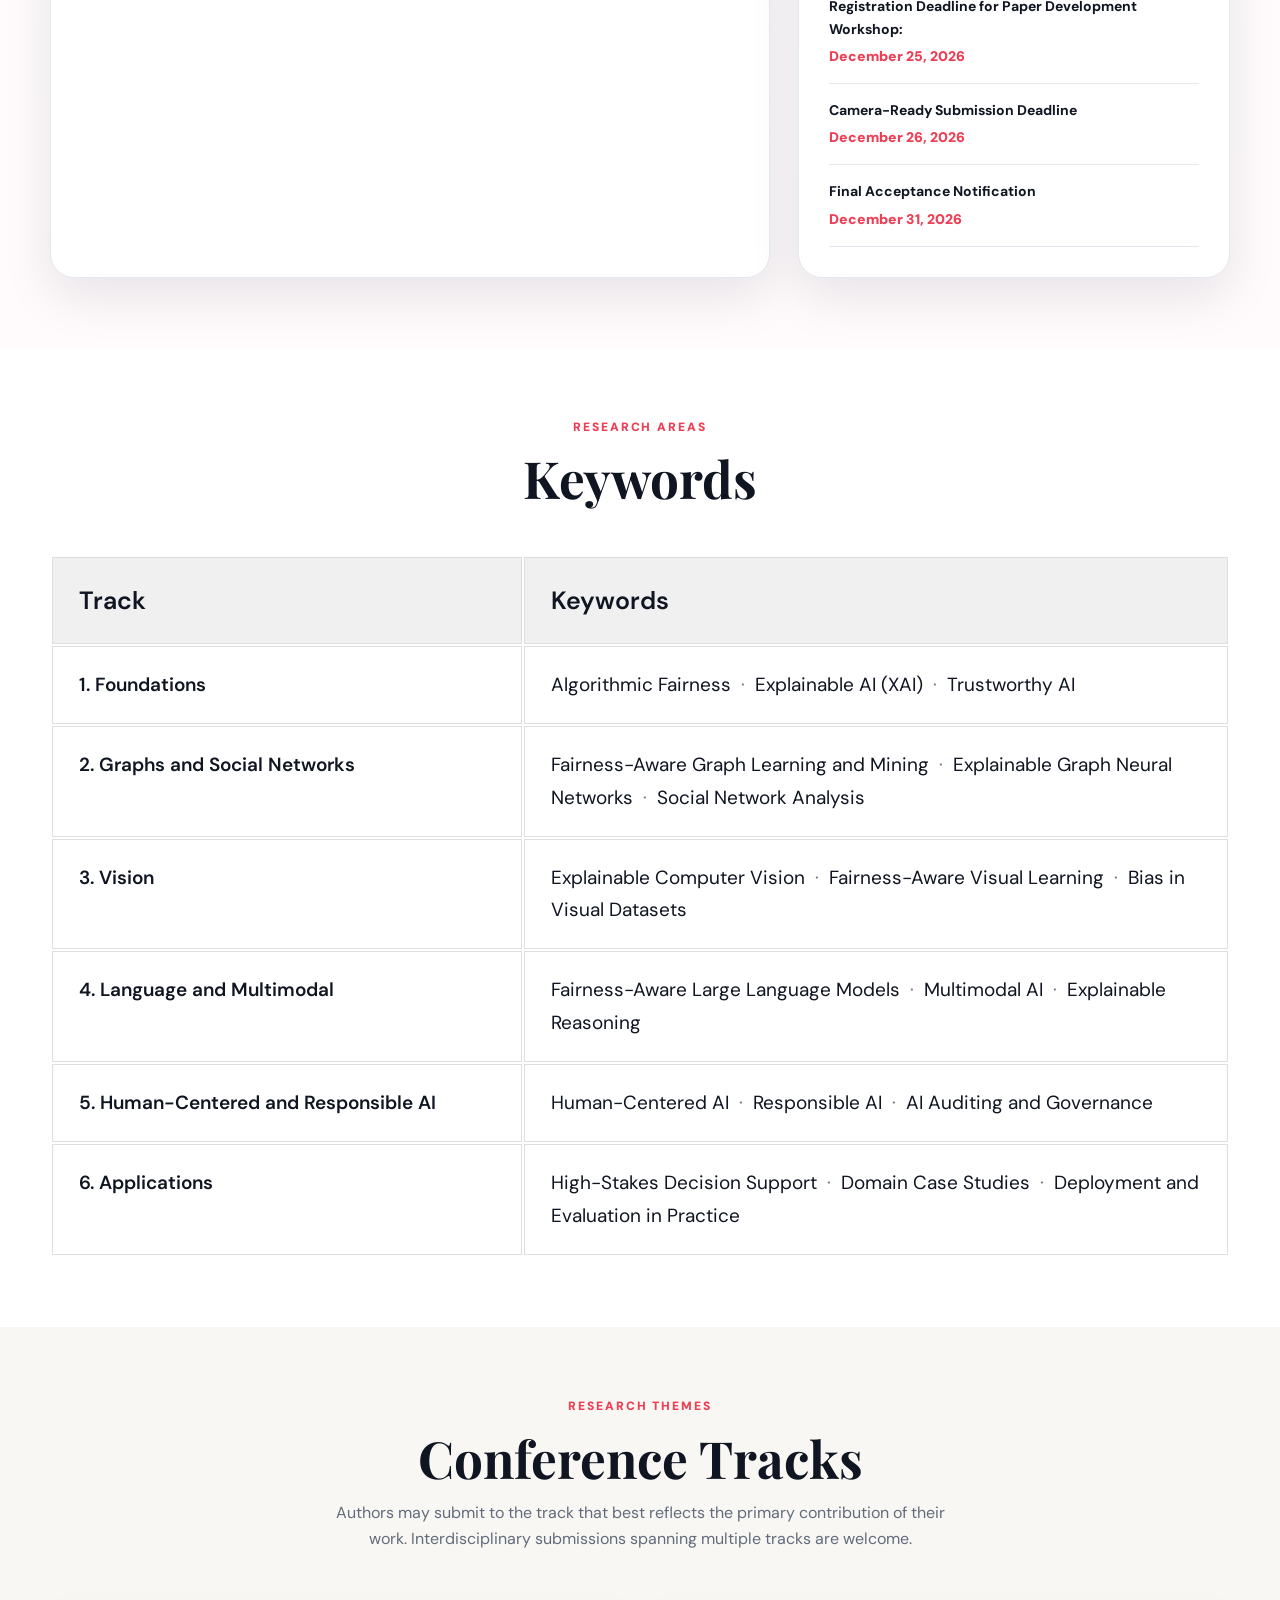
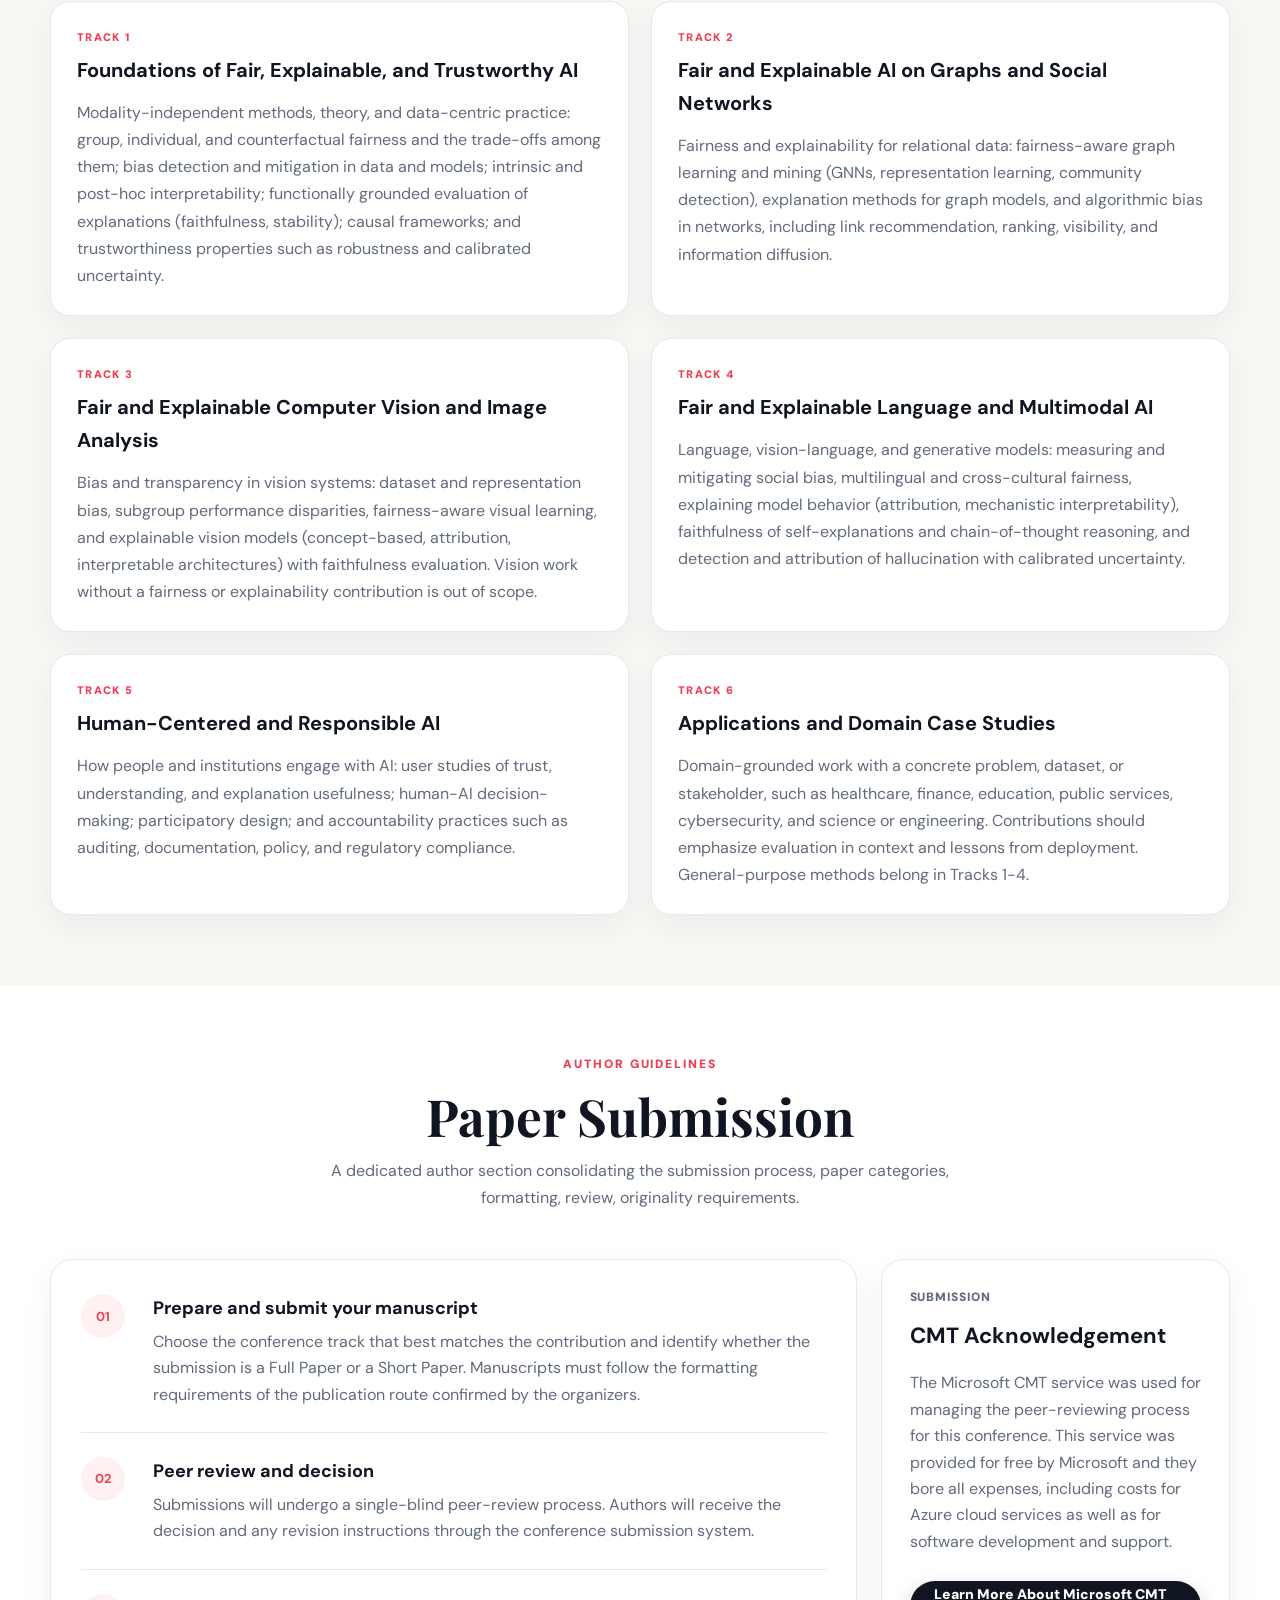
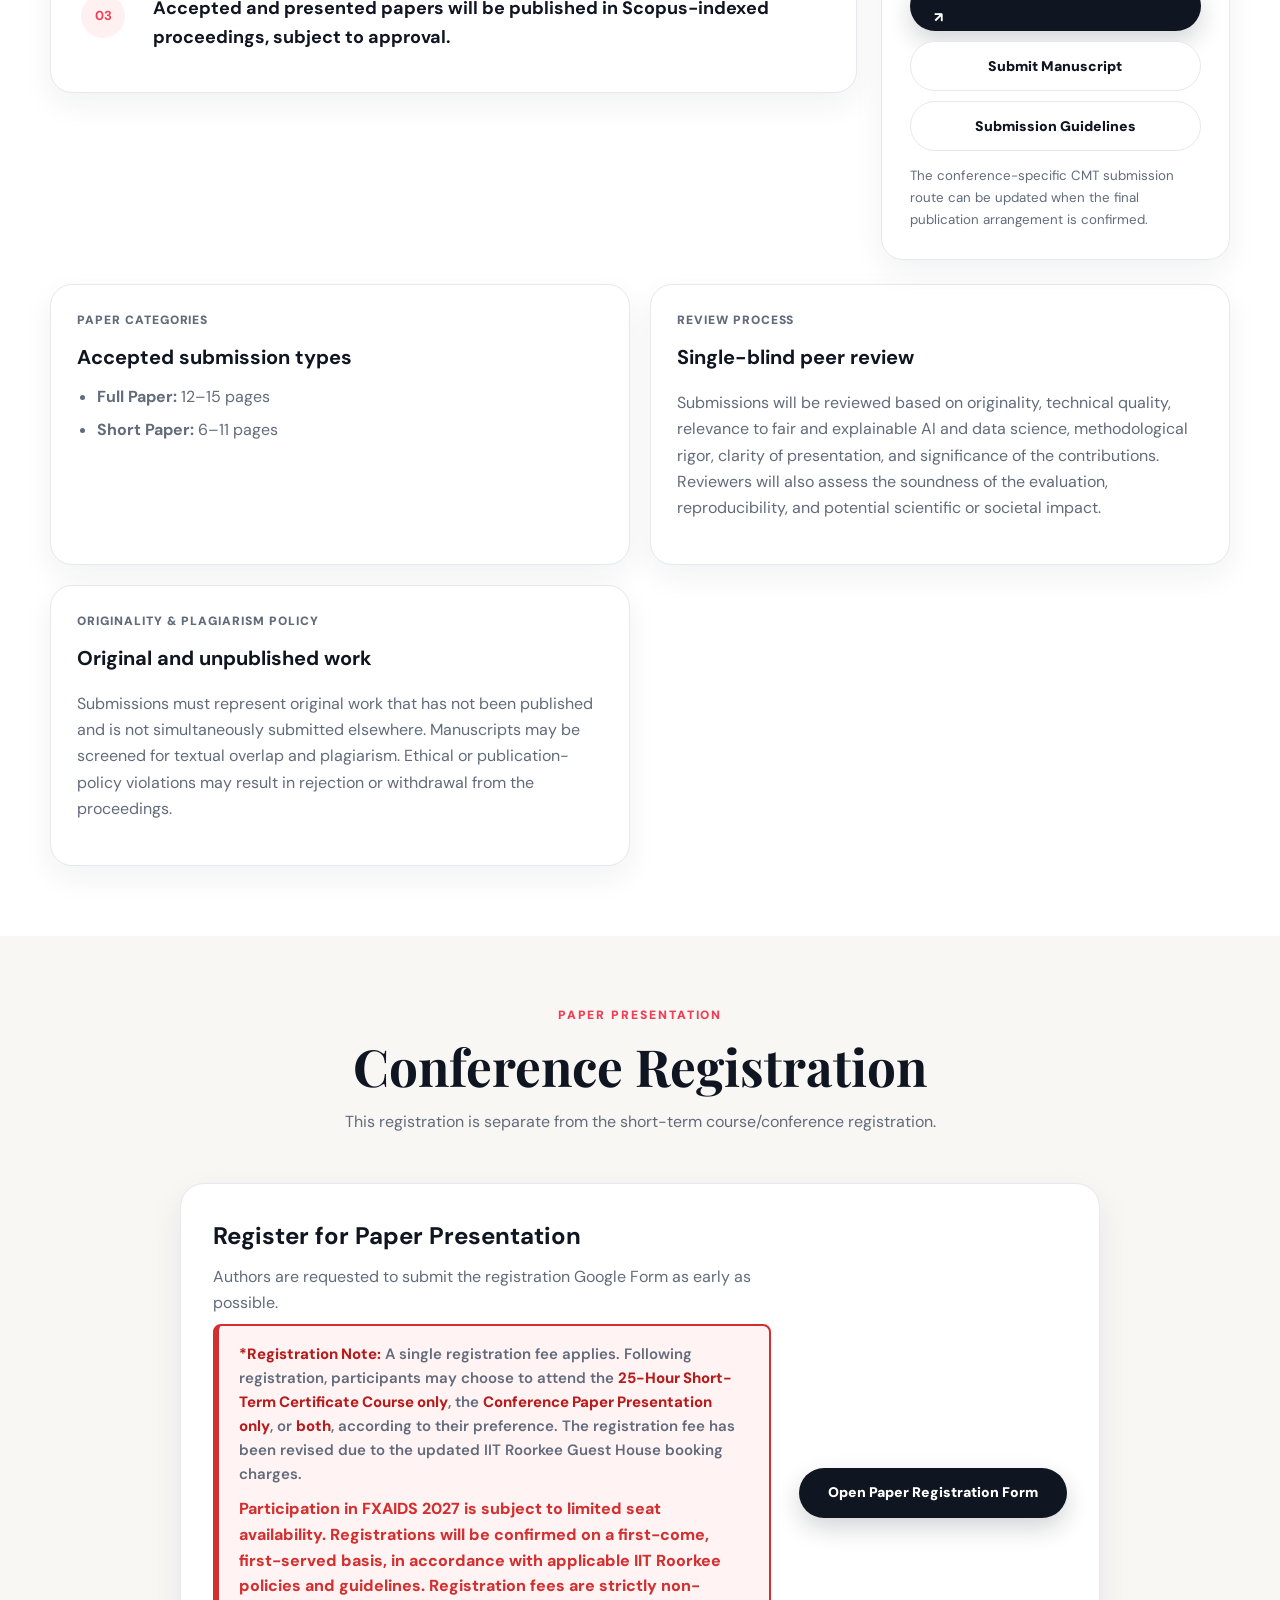
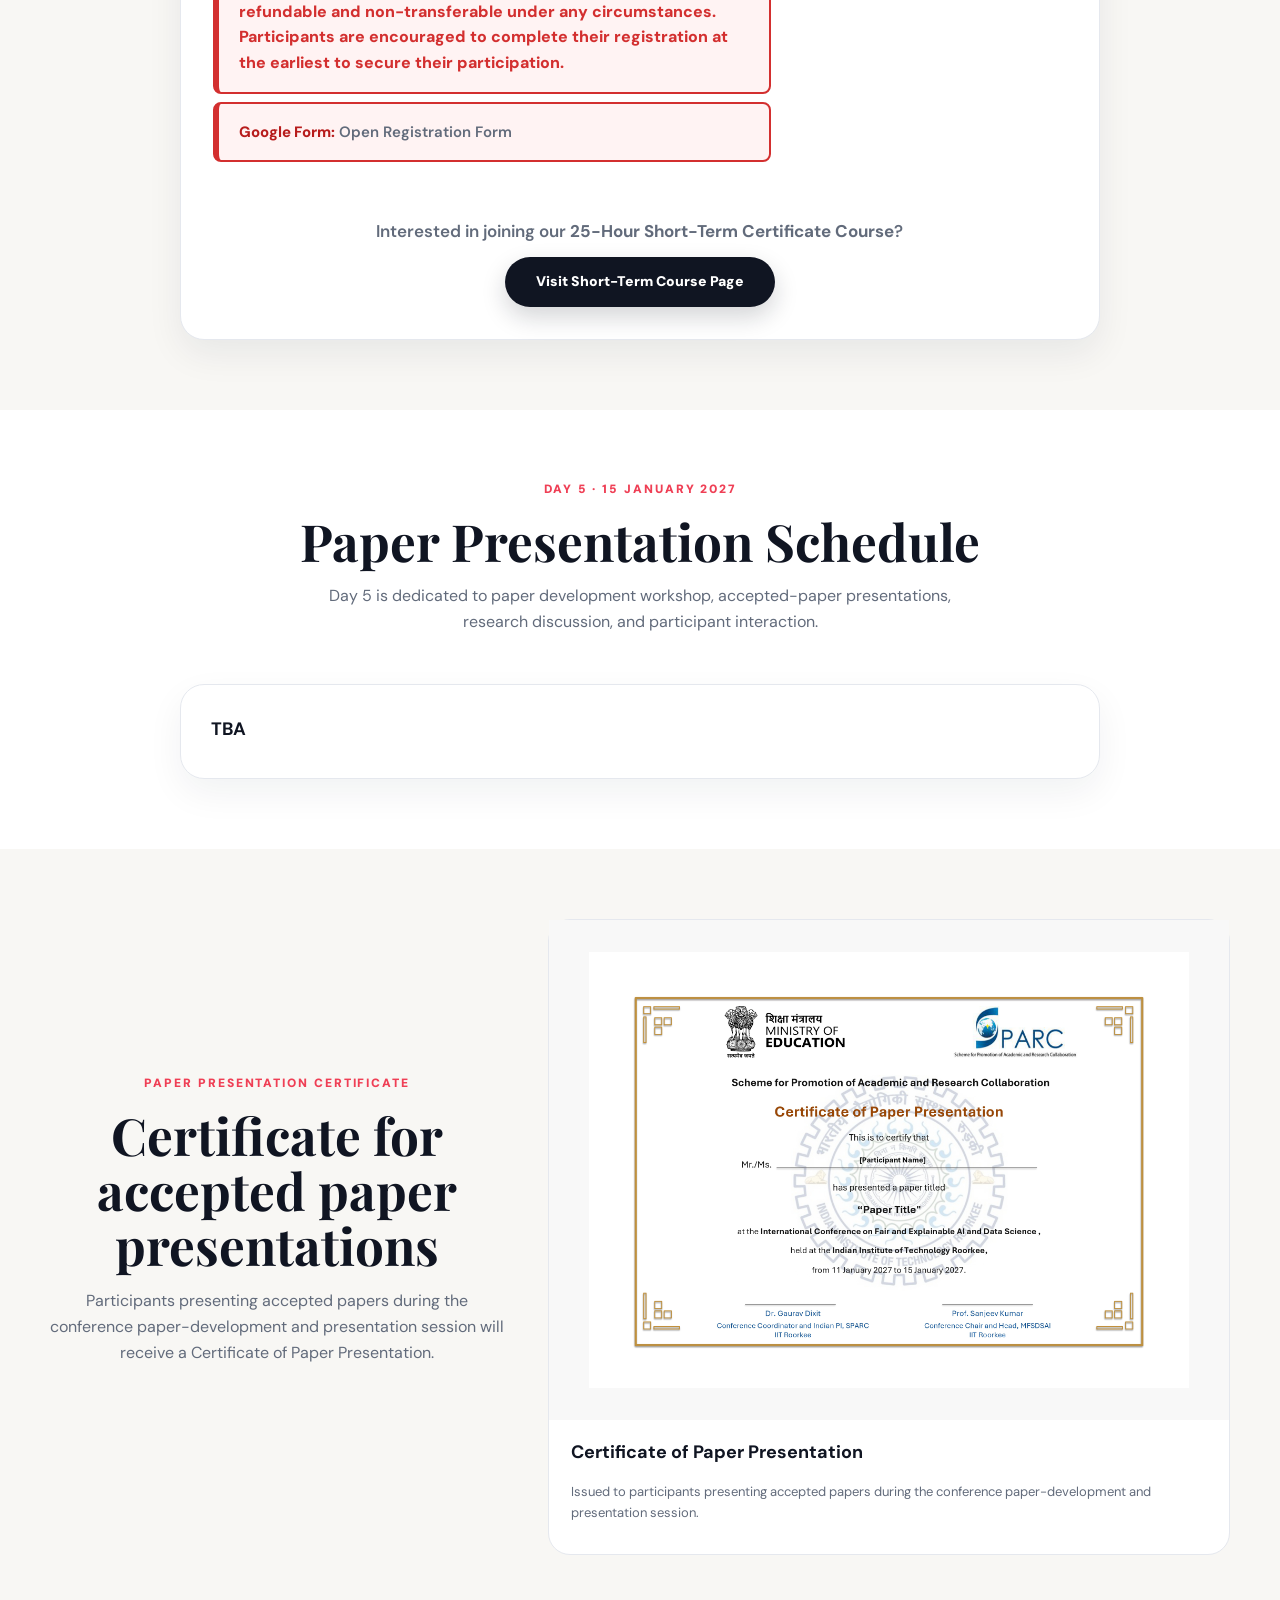
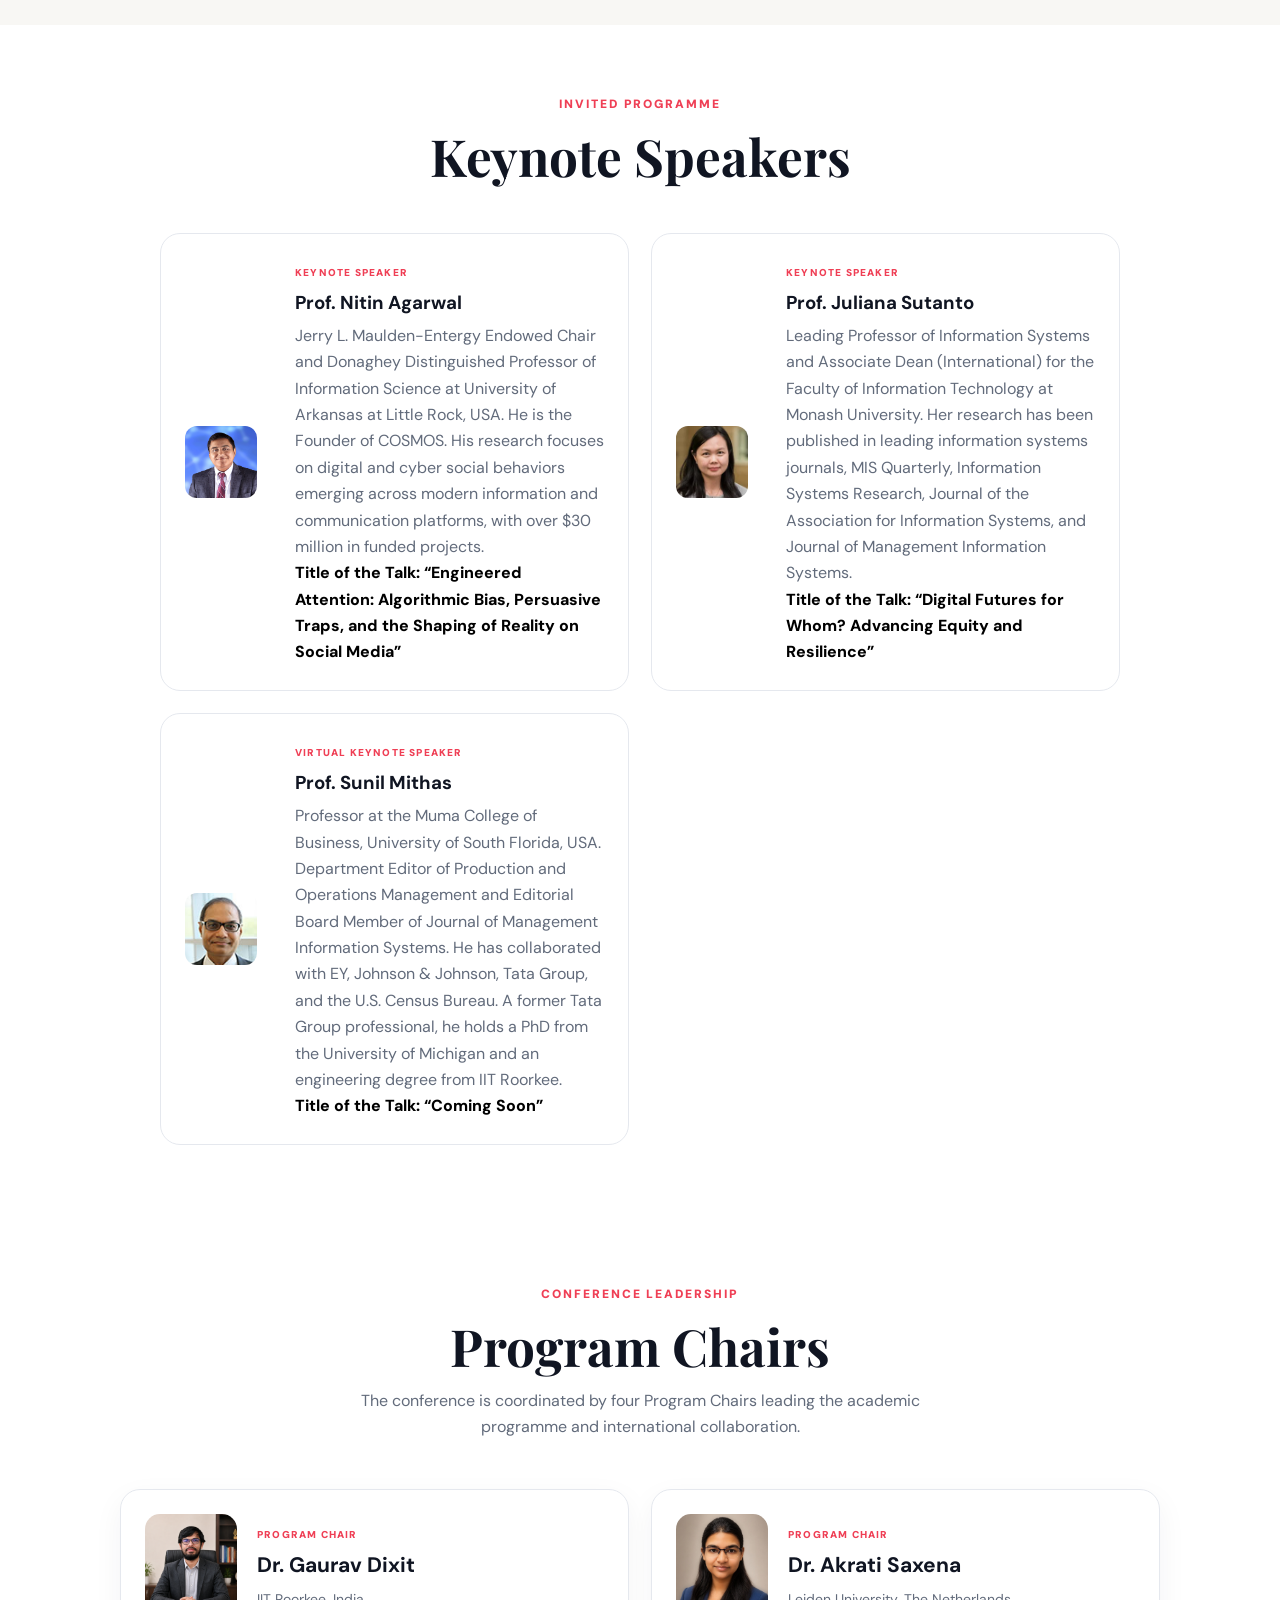
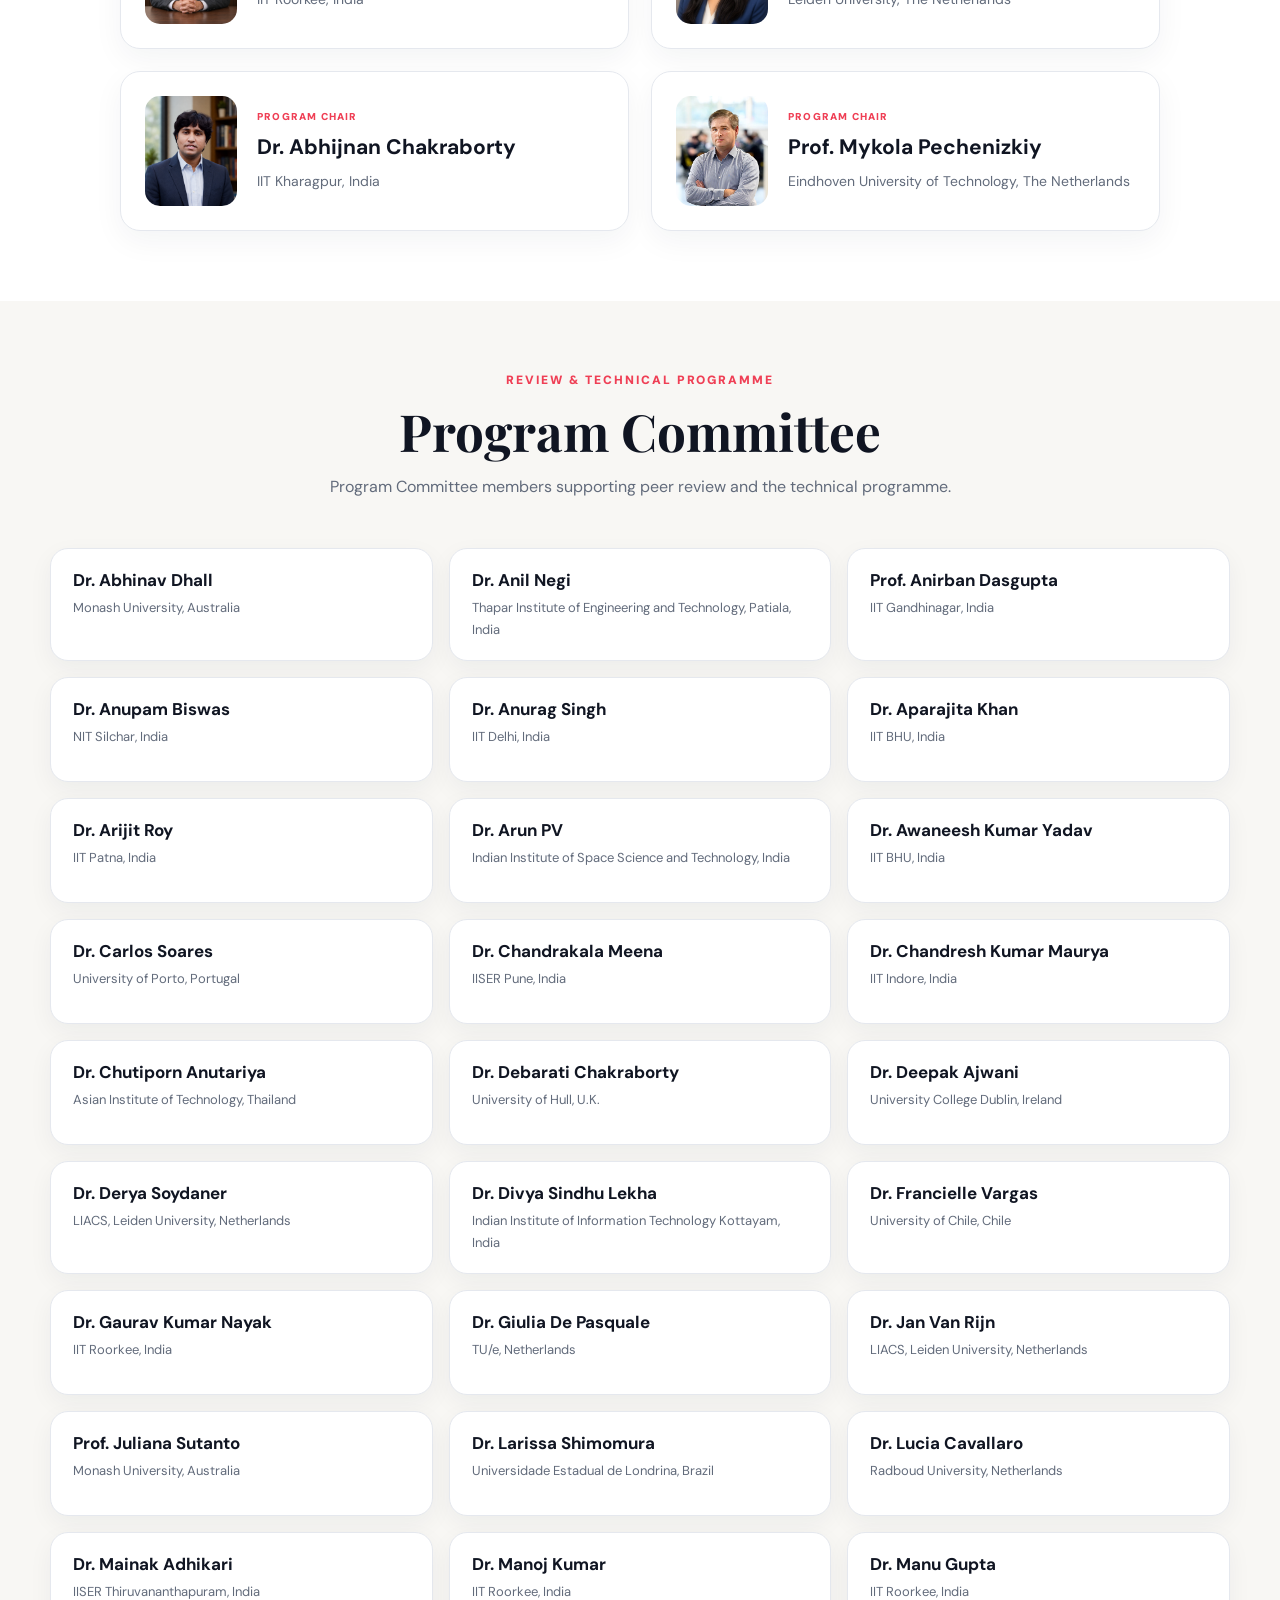
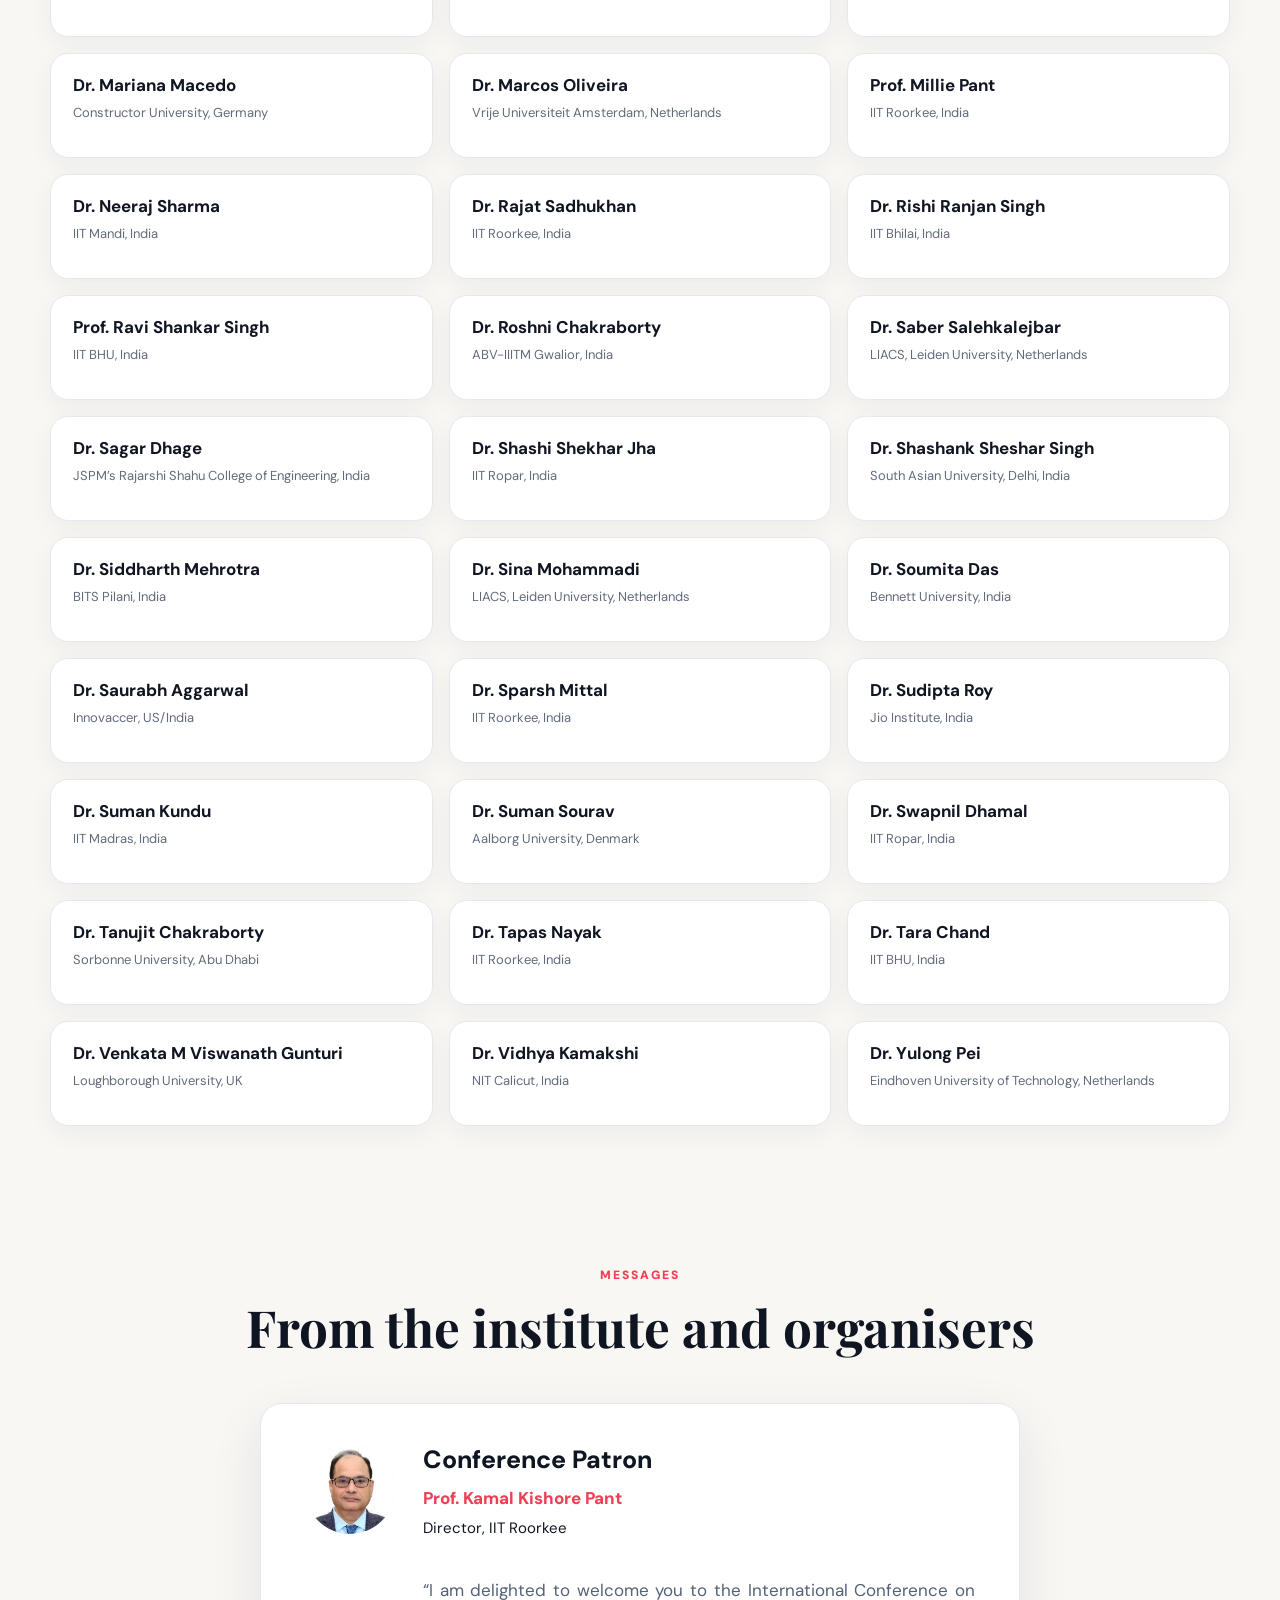
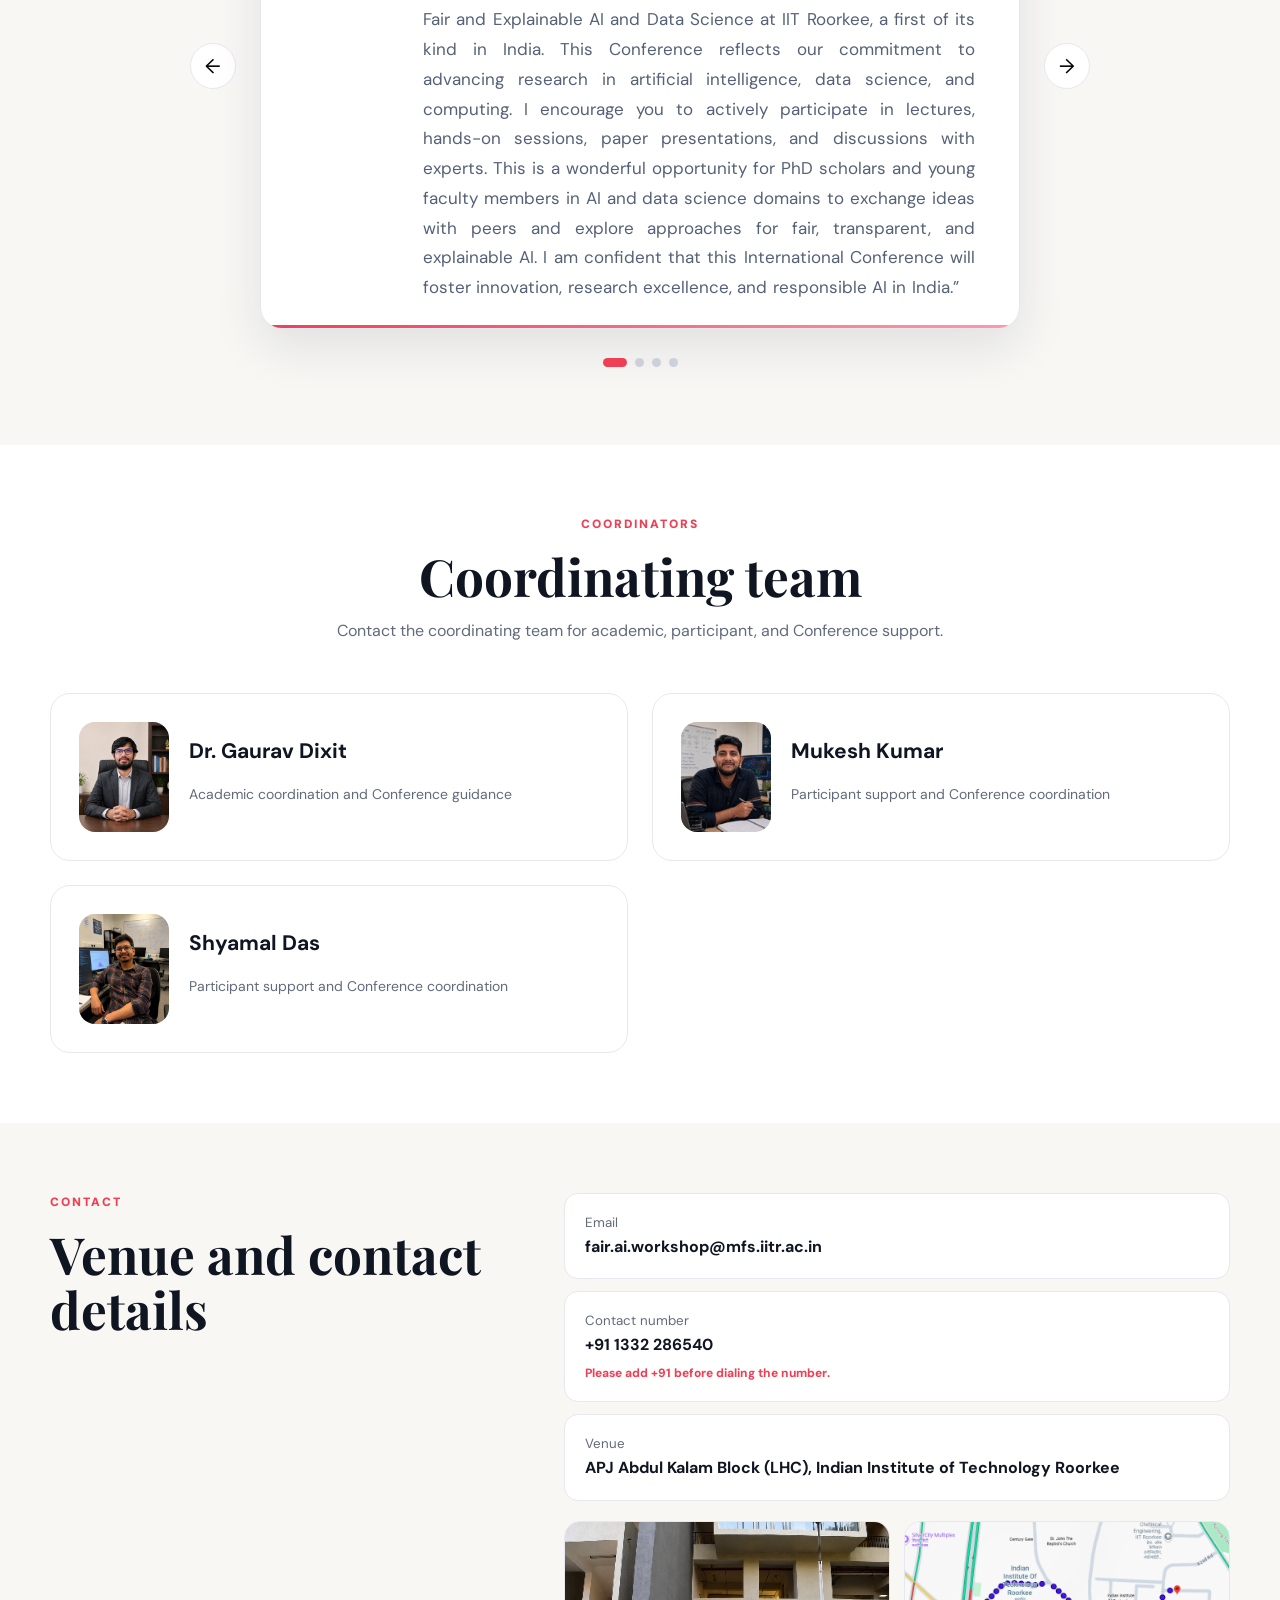
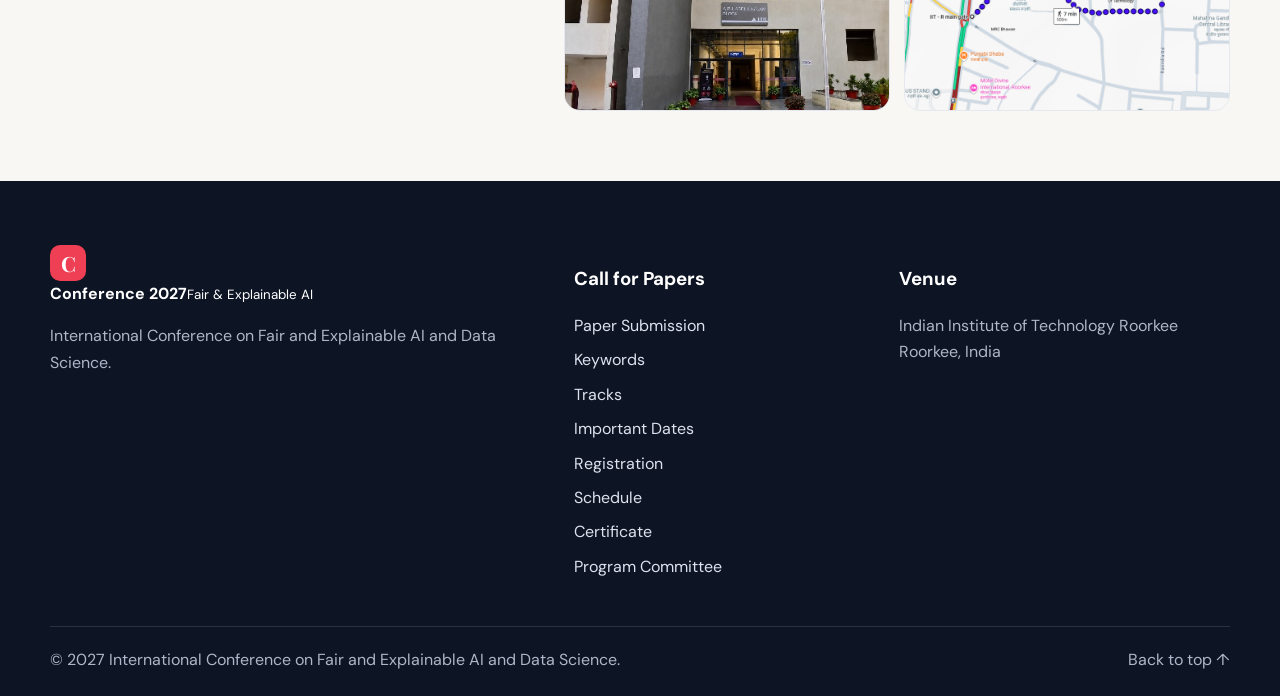
==== commit 3097f52f: "Update about.html" ====
--- a/about.html
+++ b/about.html
@@ -56,10 +56,10 @@
           <p>Our Conference on Fair and Explainable AI and Data Science brings together researchers, machine learning engineers, and policy experts to address the dual challenges of algorithmic bias and black-box decision-making in modern AI systems. The conference focuses on technical methodologies, mathematical frameworks, and practical tools designed to ensure automated systems operate transparently, equitably, and reliably across critical domains.</p>
           <p><strong>First Paper Submission Deadline:</strong> October 31, 2026</p>
            <p><strong>Extended Paper Submission Deadline:</strong> November 20, 2026</p>
-          <p><strong>Review Completion Deadline:</strong> December 14, 2026</p>
-          <p><strong>Acceptance Notification:</strong> December 15, 2026</p>
-          <p><strong>Camera-Ready Submission Deadline:</strong> December 25, 2026</p>
-           <p><strong>Registration Deadline for Paper Development Workshop:</strong> December 20, 2026</p>
+          <p><strong>Review Completion Deadline:</strong> December 20, 2026</p>
+          <p><strong>Acceptance Notification:</strong> December 21, 2026</p>
+          <p><strong>Registration Deadline for Paper Development Workshop:</strong> December 25, 2026</p>
+          <p><strong>Camera-Ready Submission Deadline:</strong> December 26, 2026</p>
           <p><strong>Final Acceptance Notification:</strong> December 31, 2026</p>
         </div>
       </div>
@@ -150,11 +150,11 @@
             <p class="mini-label">Important Dates</p>
              <div class="cfp-date-row"><strong>First Paper Submission Deadline</strong><span>October 31, 2026</span></div>
             <div class="cfp-date-row"><strong>Extended Paper Submission Deadline</strong><span>November 20, 2026</span></div>
-            <div class="cfp-date-row"><strong>Review Completion Deadline</strong><span>December 14, 2026</span></div>
-            <div class="cfp-date-row"><strong>Acceptance Notification</strong><span>December 15, 2026</span></div>
-            <div class="cfp-date-row"><strong>Camera-Ready Submission Deadline</strong><span>December 25, 2026</span></div>
+            <div class="cfp-date-row"><strong>Review Completion Deadline</strong><span>December 20, 2026</span></div>
+            <div class="cfp-date-row"><strong>Acceptance Notification</strong><span>December 21, 2026</span></div>
+            <div class="cfp-date-row"><strong>Registration Deadline for Paper Development Workshop:</strong><span>December 25, 2026</span></div>
+            <div class="cfp-date-row"><strong>Camera-Ready Submission Deadline</strong><span>December 26, 2026</span></div>
             <div class="cfp-date-row"><strong>Final Acceptance Notification</strong><span>December 31, 2026</span></div>
-            <div class="cfp-date-row"><strong>Registration Deadline for Paper Development Workshop:</strong><span>December 20, 2026</span></div>
           </aside>
         </div>
       </div>
